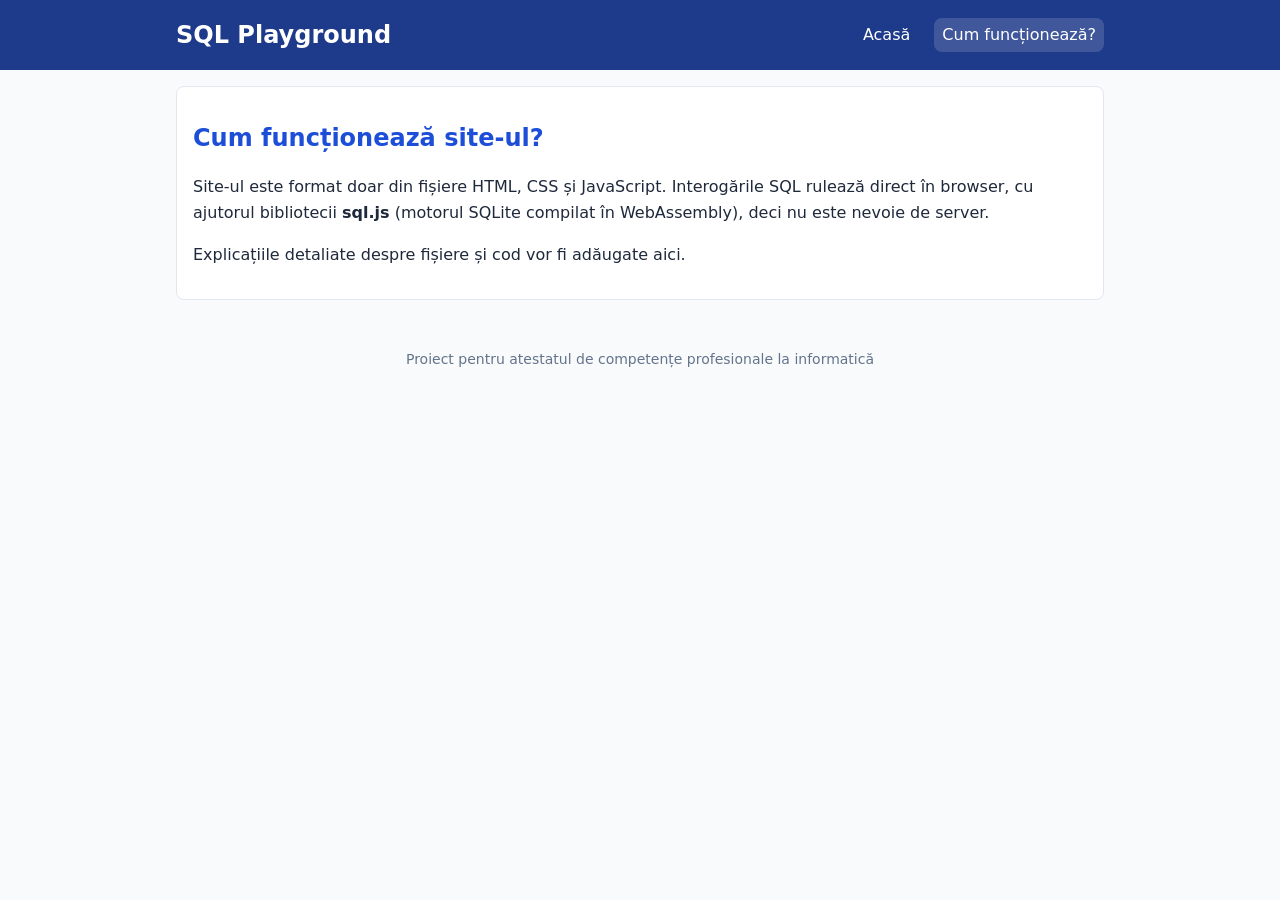
==== site/cum-functioneaza.html @ 8a10713d "Add page layout, styles and sql.js database setup Co-Authored-By: Claude Opus 5.5 <noreply@anthropic" ====
<!DOCTYPE html>
<!--
  cum-functioneaza.html - "how it works" page: explains the structure and the code of the site.
  Styles: css/style.css. No scripts.
-->
<html lang="ro"> <!-- page language: Romanian -->
<head>
  <meta charset="UTF-8"> <!-- text encoding, needed for ș ț ă î â -->
  <meta name="viewport" content="width=device-width, initial-scale=1"> <!-- fit the page to phone screens -->
  <title>Cum funcționează? - SQL Playground</title> <!-- text shown in the browser tab -->
  <link rel="stylesheet" href="css/style.css"> <!-- all the styles of the site -->
</head>
<body>
  <!-- Top header bar: site title + navigation menu (same on every page) -->
  <header class="site-header">
    <div class="site-header-inner">
      <h1 class="site-title">SQL Playground</h1> <!-- site title in the header -->
      <nav class="site-nav" aria-label="Meniu principal"> <!-- navigation menu -->
        <a href="index.html">Acasă</a> <!-- link to the home page -->
        <a href="cum-functioneaza.html" aria-current="page">Cum funcționează?</a> <!-- link to this page (current page) -->
      </nav>
    </div>
  </header>

  <main>
    <!-- Overview section (the full explanation is written in Phase 6) -->
    <section class="card">
      <h2>Cum funcționează site-ul?</h2> <!-- main heading of this page -->
      <p>
        Site-ul este format doar din fișiere HTML, CSS și JavaScript. Interogările SQL rulează direct în browser,
        cu ajutorul bibliotecii <strong>sql.js</strong> (motorul SQLite compilat în WebAssembly), deci nu este nevoie de server.
      </p> <!-- short overview of the technologies -->
      <p>Explicațiile detaliate despre fișiere și cod vor fi adăugate aici.</p> <!-- placeholder until Phase 6 -->
    </section>
  </main>

  <!-- Footer (same on every page) -->
  <footer class="site-footer">
    Proiect pentru atestatul de competențe profesionale la informatică <!-- footer text -->
  </footer>
</body>
</html>
---- site/css/style.css ----
/*
  style.css - all the styles of the site.
  Used by: index.html and cum-functioneaza.html.
  To change a color, font or size, edit the variables in the ":root" block below.
*/

/* ===== Variables: colors, fonts and sizes (light theme) ===== */
:root {
  --color-background: #f8fafc; /* page background color */
  --color-surface: #ffffff; /* background color of cards / boxes */
  --color-text: #1e293b; /* main text color */
  --color-text-muted: #64748b; /* color of secondary text (footer, notes) */
  --color-heading: #1d4ed8; /* color of all headings (h1, h2, h3) */
  --color-header-background: #1e3a8a; /* background color of the top header bar */
  --color-header-text: #ffffff; /* text color in the top header bar */
  --color-link: #2563eb; /* color of links */
  --color-border: #e2e8f0; /* color of borders and lines */
  --color-success: #15803d; /* color of success messages */
  --color-error: #b91c1c; /* color of error messages */

  --font-main: system-ui, 'Segoe UI', Roboto, sans-serif; /* font of normal text */
  --font-code: ui-monospace, Consolas, monospace; /* font of SQL code */
  --font-size-base: 1rem; /* normal text size */
  --font-size-title: 1.5rem; /* size of the site title in the header */

  --space: 1rem; /* basic spacing between elements */
  --radius: 8px; /* roundness of box corners */
  --max-width: 60rem; /* maximum width of the page content */
}

/* ===== Variables: dark theme (used when the device is in dark mode) ===== */
@media (prefers-color-scheme: dark) {
  :root {
    --color-background: #0f172a; /* page background color (dark) */
    --color-surface: #1e293b; /* background color of cards / boxes (dark) */
    --color-text: #e2e8f0; /* main text color (dark) */
    --color-text-muted: #94a3b8; /* secondary text color (dark) */
    --color-heading: #93c5fd; /* color of all headings (dark) */
    --color-header-background: #172554; /* header bar background (dark) */
    --color-link: #60a5fa; /* color of links (dark) */
    --color-border: #334155; /* borders and lines (dark) */
    --color-success: #4ade80; /* success messages (dark) */
    --color-error: #f87171; /* error messages (dark) */
  }
}

/* ===== Whole page ===== */
* {
  box-sizing: border-box; /* width includes padding and border (easier sizing) */
}

body {
  margin: 0; /* remove the browser's default margin */
  background: var(--color-background); /* page background color */
  color: var(--color-text); /* main text color */
  font-family: var(--font-main); /* main font */
  font-size: var(--font-size-base); /* normal text size */
  line-height: 1.6; /* space between lines of text */
}

/* ===== Top header bar (site title + navigation) ===== */
.site-header {
  background: var(--color-header-background); /* header background color */
  color: var(--color-header-text); /* header text color */
}

.site-header-inner {
  max-width: var(--max-width); /* same width as the page content */
  margin: 0 auto; /* center it horizontally */
  padding: var(--space); /* space inside the header */
  display: flex; /* place title and menu side by side */
  flex-wrap: wrap; /* on small screens, the menu moves below the title */
  align-items: center; /* center them vertically */
  justify-content: space-between; /* title on the left, menu on the right */
  gap: var(--space); /* space between title and menu */
}

.site-title {
  margin: 0; /* remove the default heading margin */
  font-size: var(--font-size-title); /* site title size */
  color: var(--color-header-text); /* site title color (not the heading color) */
}

/* ===== Navigation menu ===== */
.site-nav {
  display: flex; /* menu links in a row */
  gap: var(--space); /* space between menu links */
}

.site-nav a {
  color: var(--color-header-text); /* menu link color */
  text-decoration: none; /* no underline on menu links */
  padding: 0.25rem 0.5rem; /* clickable area around each menu link */
  border-radius: var(--radius); /* rounded corners on the link highlight */
}

.site-nav a:hover,
.site-nav a[aria-current="page"] {
  background: rgba(255, 255, 255, 0.15); /* highlight for the hovered / current page link */
}

/* ===== Main content ===== */
main {
  max-width: var(--max-width); /* limit line length on wide screens */
  margin: 0 auto; /* center the content */
  padding: var(--space); /* space around the content */
}

h2,
h3 {
  color: var(--color-heading); /* heading color */
  line-height: 1.3; /* tighter line spacing for headings */
}

a {
  color: var(--color-link); /* link color */
}

a:focus-visible,
button:focus-visible {
  outline: 3px solid var(--color-link); /* visible outline when using the keyboard */
  outline-offset: 2px; /* small gap between element and outline */
}

/* ===== Cards (white boxes around sections) ===== */
.card {
  background: var(--color-surface); /* card background color */
  border: 1px solid var(--color-border); /* card border */
  border-radius: var(--radius); /* rounded card corners */
  padding: var(--space); /* space inside the card */
  margin-bottom: var(--space); /* space below each card */
}

/* ===== Database status message ===== */
.status {
  font-family: var(--font-code); /* show the status in the code font */
}

.status-success {
  color: var(--color-success); /* status color when the database loaded */
}

.status-error {
  color: var(--color-error); /* status color when something went wrong */
}

/* ===== Footer ===== */
.site-footer {
  text-align: center; /* center the footer text */
  color: var(--color-text-muted); /* footer text color */
  padding: var(--space); /* space around the footer */
  font-size: 0.875rem; /* smaller footer text */
}
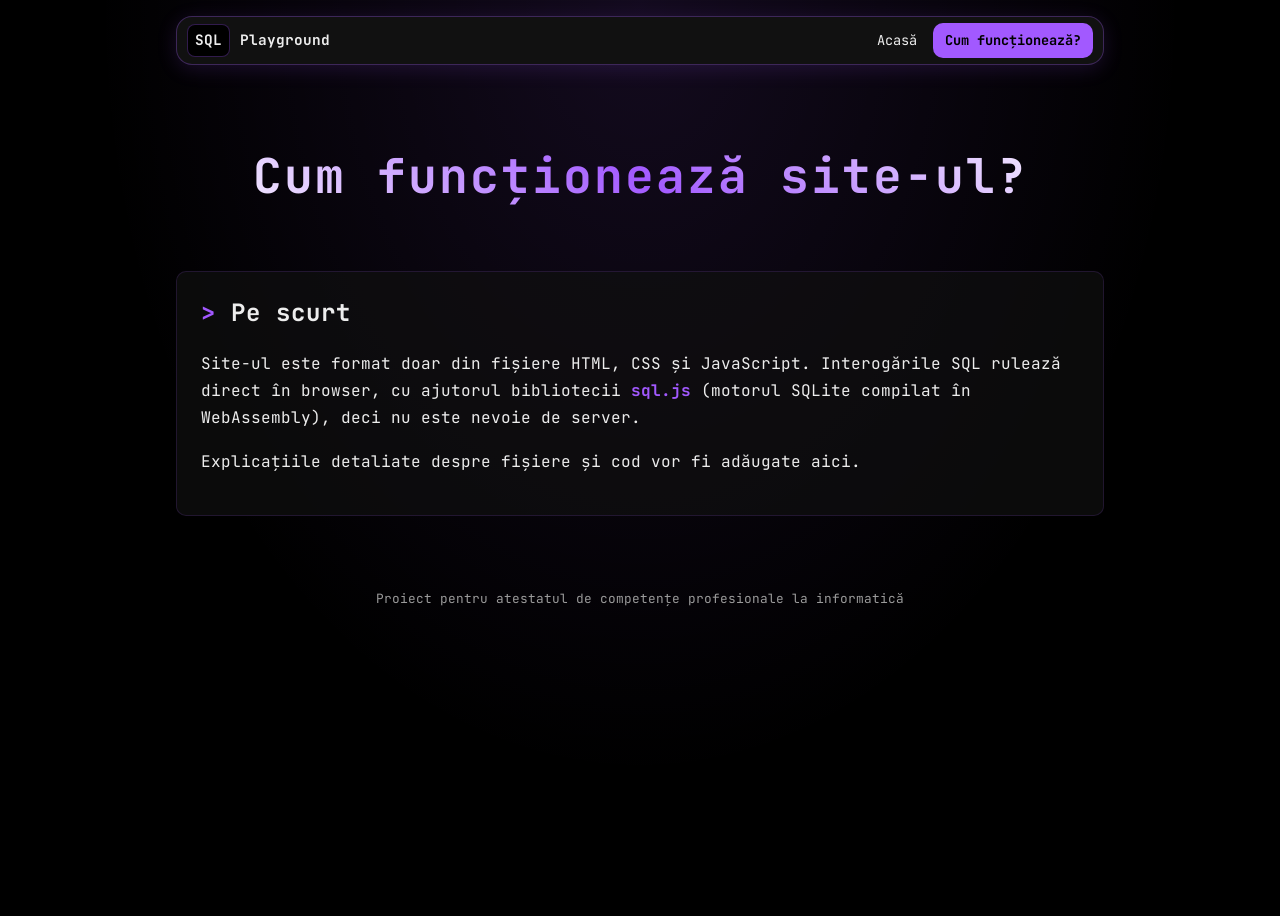
==== commit ab643c22: "Restyle site to match sebastian-ungureanu.com design Co-Authored-By: Claude Opus 5.5 <noreply@anthro" ====
--- a/site/cum-functioneaza.html
+++ b/site/cum-functioneaza.html
@@ -11,10 +11,13 @@
   <link rel="stylesheet" href="css/style.css"> <!-- all the styles of the site -->
 </head>
 <body>
-  <!-- Top header bar: site title + navigation menu (same on every page) -->
+  <!-- Top menu bar: logo + navigation menu (same on every page) -->
   <header class="site-header">
     <div class="site-header-inner">
-      <h1 class="site-title">SQL Playground</h1> <!-- site title in the header -->
+      <a class="brand" href="index.html"> <!-- logo: goes to the home page -->
+        <span class="brand-logo">SQL</span> <!-- small logo box -->
+        <span>Playground</span> <!-- site name next to the logo -->
+      </a>
       <nav class="site-nav" aria-label="Meniu principal"> <!-- navigation menu -->
         <a href="index.html">Acasă</a> <!-- link to the home page -->
         <a href="cum-functioneaza.html" aria-current="page">Cum funcționează?</a> <!-- link to this page (current page) -->
@@ -23,9 +26,14 @@
   </header>
 
   <main>
+    <!-- Hero: big title at the top of this page -->
+    <section class="hero">
+      <h1 class="hero-title">Cum funcționează site-ul?</h1> <!-- big title of this page -->
+    </section>
+
     <!-- Overview section (the full explanation is written in Phase 6) -->
     <section class="card">
-      <h2>Cum funcționează site-ul?</h2> <!-- main heading of this page -->
+      <h2>Pe scurt</h2> <!-- heading of the overview section -->
       <p>
         Site-ul este format doar din fișiere HTML, CSS și JavaScript. Interogările SQL rulează direct în browser,
         cu ajutorul bibliotecii <strong>sql.js</strong> (motorul SQLite compilat în WebAssembly), deci nu este nevoie de server.
--- a/site/css/style.css
+++ b/site/css/style.css
@@ -2,46 +2,51 @@
   style.css - all the styles of the site.
   Used by: index.html and cum-functioneaza.html.
   To change a color, font or size, edit the variables in the ":root" block below.
+  Design: dark "terminal" look (black background, purple accent, monospace font).
 */
 
-/* ===== Variables: colors, fonts and sizes (light theme) ===== */
+/* ===== Font: JetBrains Mono (stored in fonts/, works offline) ===== */
+@font-face {
+  font-family: 'JetBrains Mono'; /* name used in --font-main */
+  src: url('../fonts/jetbrains-mono-latin-wght-normal.woff2') format('woff2'); /* basic Latin letters */
+  font-weight: 100 800; /* variable font: one file for all weights */
+  font-display: swap; /* show text right away, swap to this font when it loads */
+  unicode-range: U+0000-00FF, U+2000-206F, U+20AC, U+2122, U+2191, U+2193, U+2212; /* characters in this file */
+}
+
+@font-face {
+  font-family: 'JetBrains Mono'; /* same font name, second file */
+  src: url('../fonts/jetbrains-mono-latin-ext-wght-normal.woff2') format('woff2'); /* extra letters: ă ș ț */
+  font-weight: 100 800; /* variable font: one file for all weights */
+  font-display: swap; /* show text right away, swap to this font when it loads */
+  unicode-range: U+0100-02BA, U+1E00-1E9F; /* characters in this file (includes Romanian letters) */
+}
+
+/* ===== Variables: colors, fonts and sizes ===== */
 :root {
-  --color-background: #f8fafc; /* page background color */
-  --color-surface: #ffffff; /* background color of cards / boxes */
-  --color-text: #1e293b; /* main text color */
-  --color-text-muted: #64748b; /* color of secondary text (footer, notes) */
-  --color-heading: #1d4ed8; /* color of all headings (h1, h2, h3) */
-  --color-header-background: #1e3a8a; /* background color of the top header bar */
-  --color-header-text: #ffffff; /* text color in the top header bar */
-  --color-link: #2563eb; /* color of links */
-  --color-border: #e2e8f0; /* color of borders and lines */
-  --color-success: #15803d; /* color of success messages */
-  --color-error: #b91c1c; /* color of error messages */
-
-  --font-main: system-ui, 'Segoe UI', Roboto, sans-serif; /* font of normal text */
-  --font-code: ui-monospace, Consolas, monospace; /* font of SQL code */
+  --color-background: #000000; /* page background color */
+  --color-surface: rgba(17, 17, 17, 0.7); /* background color of cards / boxes */
+  --color-header-background: #111111; /* background color of the top menu bar */
+  --color-text: #ededed; /* main text color */
+  --color-text-muted: #9a9a9a; /* color of secondary text (footer, notes) */
+  --color-accent: #a259ff; /* purple accent: ">" signs, links, borders, highlights */
+  --color-accent-glow: rgba(162, 89, 255, 0.6); /* purple glow around highlighted elements */
+  --color-accent-soft: rgba(162, 89, 255, 0.15); /* light purple background (current menu link, badge) */
+  --color-border: rgba(162, 89, 255, 0.15); /* color of card borders */
+  --color-heading: #ededed; /* color of section headings (h2, h3) */
+  --color-title-gradient: linear-gradient(45deg, #ffffff, #a259ff, #ffffff); /* colors of the big page title */
+  --color-success: #4ade80; /* color of success messages */
+  --color-error: #f87171; /* color of error messages */
+
+  --font-main: 'JetBrains Mono', ui-monospace, Consolas, monospace; /* font of all text */
   --font-size-base: 1rem; /* normal text size */
-  --font-size-title: 1.5rem; /* size of the site title in the header */
+  --font-size-title: clamp(1.75rem, 6vw, 3rem); /* size of the big page title (smaller on phones) */
+  --font-size-heading: 1.5rem; /* size of section headings */
 
   --space: 1rem; /* basic spacing between elements */
-  --radius: 8px; /* roundness of box corners */
+  --radius: 10px; /* roundness of card corners */
+  --radius-menu: 16px; /* roundness of the top menu bar */
   --max-width: 60rem; /* maximum width of the page content */
-}
-
-/* ===== Variables: dark theme (used when the device is in dark mode) ===== */
-@media (prefers-color-scheme: dark) {
-  :root {
-    --color-background: #0f172a; /* page background color (dark) */
-    --color-surface: #1e293b; /* background color of cards / boxes (dark) */
-    --color-text: #e2e8f0; /* main text color (dark) */
-    --color-text-muted: #94a3b8; /* secondary text color (dark) */
-    --color-heading: #93c5fd; /* color of all headings (dark) */
-    --color-header-background: #172554; /* header bar background (dark) */
-    --color-link: #60a5fa; /* color of links (dark) */
-    --color-border: #334155; /* borders and lines (dark) */
-    --color-success: #4ade80; /* success messages (dark) */
-    --color-error: #f87171; /* error messages (dark) */
-  }
 }
 
 /* ===== Whole page ===== */
@@ -51,52 +56,79 @@
 
 body {
   margin: 0; /* remove the browser's default margin */
-  background: var(--color-background); /* page background color */
+  min-height: 100vh; /* fill at least the whole screen height */
+  background:
+    radial-gradient(ellipse at top, rgba(162, 89, 255, 0.12), transparent 60%), /* purple glow at the top of the page */
+    var(--color-background); /* page background color */
   color: var(--color-text); /* main text color */
   font-family: var(--font-main); /* main font */
   font-size: var(--font-size-base); /* normal text size */
-  line-height: 1.6; /* space between lines of text */
-}
-
-/* ===== Top header bar (site title + navigation) ===== */
+  line-height: 1.7; /* space between lines of text */
+}
+
+/* ===== Top menu bar (floating capsule, stays at the top when scrolling) ===== */
 .site-header {
-  background: var(--color-header-background); /* header background color */
-  color: var(--color-header-text); /* header text color */
+  position: sticky; /* stays visible at the top while scrolling */
+  top: var(--space); /* distance from the top of the screen */
+  z-index: 10; /* stays above the page content */
+  max-width: var(--max-width); /* same width as the page content */
+  margin: var(--space) auto 0; /* centered, with space above */
+  padding: 0 var(--space); /* side space on small screens */
 }
 
 .site-header-inner {
-  max-width: var(--max-width); /* same width as the page content */
-  margin: 0 auto; /* center it horizontally */
-  padding: var(--space); /* space inside the header */
-  display: flex; /* place title and menu side by side */
-  flex-wrap: wrap; /* on small screens, the menu moves below the title */
+  display: flex; /* logo and menu side by side */
+  flex-wrap: wrap; /* on small screens, the menu moves below the logo */
   align-items: center; /* center them vertically */
-  justify-content: space-between; /* title on the left, menu on the right */
-  gap: var(--space); /* space between title and menu */
-}
-
-.site-title {
-  margin: 0; /* remove the default heading margin */
-  font-size: var(--font-size-title); /* site title size */
-  color: var(--color-header-text); /* site title color (not the heading color) */
+  justify-content: space-between; /* logo on the left, menu on the right */
+  gap: 0.5rem; /* space between logo and menu */
+  padding: 0.4rem 0.6rem; /* space inside the menu bar */
+  background: var(--color-header-background); /* menu bar background color */
+  border: 1px solid rgba(162, 89, 255, 0.3); /* purple border of the menu bar */
+  border-radius: var(--radius-menu); /* rounded menu bar corners */
+  box-shadow: 0 4px 20px rgba(162, 89, 255, 0.15); /* soft purple glow under the menu bar */
+}
+
+/* Logo: small "SQL" box + site name */
+.brand {
+  display: flex; /* logo box and name side by side */
+  align-items: center; /* center them vertically */
+  gap: 0.6rem; /* space between logo box and name */
+  color: var(--color-text); /* site name color */
+  text-decoration: none; /* no underline on the logo link */
+  font-weight: 700; /* bold site name */
+  font-size: 0.9rem; /* site name size */
+}
+
+.brand-logo {
+  padding: 0.2rem 0.45rem; /* space inside the logo box */
+  background: #000000; /* logo box background */
+  border: 1px solid rgba(162, 89, 255, 0.3); /* logo box border */
+  border-radius: 8px; /* rounded logo box corners */
 }
 
 /* ===== Navigation menu ===== */
 .site-nav {
   display: flex; /* menu links in a row */
-  gap: var(--space); /* space between menu links */
+  gap: 0.25rem; /* space between menu links */
 }
 
 .site-nav a {
-  color: var(--color-header-text); /* menu link color */
+  color: var(--color-text); /* menu link color */
   text-decoration: none; /* no underline on menu links */
-  padding: 0.25rem 0.5rem; /* clickable area around each menu link */
+  font-size: 0.85rem; /* menu link text size */
+  padding: 0.35rem 0.75rem; /* clickable area around each menu link */
   border-radius: var(--radius); /* rounded corners on the link highlight */
 }
 
-.site-nav a:hover,
+.site-nav a:hover {
+  color: var(--color-accent); /* menu link color on mouse hover */
+}
+
 .site-nav a[aria-current="page"] {
-  background: rgba(255, 255, 255, 0.15); /* highlight for the hovered / current page link */
+  background: var(--color-accent); /* current page link: purple background */
+  color: #000000; /* current page link: black text */
+  font-weight: 700; /* current page link: bold */
 }
 
 /* ===== Main content ===== */
@@ -106,48 +138,114 @@
   padding: var(--space); /* space around the content */
 }
 
+/* ===== Hero: the big title area at the top of a page ===== */
+.hero {
+  text-align: center; /* center the title and text */
+  padding: 4rem 0 3rem; /* space above and below the hero */
+}
+
+.hero-title {
+  margin: 0 0 var(--space); /* space below the big title */
+  font-size: var(--font-size-title); /* big title size */
+  letter-spacing: 2px; /* space between letters of the big title */
+  line-height: 1.3; /* line spacing of the big title */
+  background: var(--color-title-gradient); /* gradient colors of the big title */
+  background-clip: text; /* show the gradient only inside the letters */
+  -webkit-background-clip: text; /* same, for Safari and older Chrome */
+  color: transparent; /* hide the normal text color so the gradient shows */
+}
+
+.hero-text {
+  max-width: 40rem; /* keep the text lines short */
+  margin: 0 auto 2rem; /* centered, with space below */
+  letter-spacing: 1px; /* space between letters */
+}
+
+/* ===== Section headings with a purple ">" in front ===== */
 h2,
 h3 {
   color: var(--color-heading); /* heading color */
-  line-height: 1.3; /* tighter line spacing for headings */
+  letter-spacing: 1px; /* space between letters of headings */
+  line-height: 1.4; /* line spacing of headings */
+}
+
+h2 {
+  font-size: var(--font-size-heading); /* section heading size */
+}
+
+h2::before,
+h3::before {
+  content: '> '; /* the ">" sign before every heading (terminal style) */
+  color: var(--color-accent); /* color of the ">" sign */
 }
 
 a {
-  color: var(--color-link); /* link color */
+  color: var(--color-accent); /* link color */
 }
 
 a:focus-visible,
 button:focus-visible {
-  outline: 3px solid var(--color-link); /* visible outline when using the keyboard */
+  outline: 2px solid var(--color-accent); /* visible outline when using the keyboard */
   outline-offset: 2px; /* small gap between element and outline */
 }
 
-/* ===== Cards (white boxes around sections) ===== */
+strong {
+  color: var(--color-accent); /* bold words are purple */
+}
+
+/* ===== Cards (dark boxes around sections) ===== */
 .card {
   background: var(--color-surface); /* card background color */
   border: 1px solid var(--color-border); /* card border */
   border-radius: var(--radius); /* rounded card corners */
-  padding: var(--space); /* space inside the card */
-  margin-bottom: var(--space); /* space below each card */
-}
-
-/* ===== Database status message ===== */
+  padding: 1.5rem; /* space inside the card */
+  margin-bottom: 1.5rem; /* space below each card */
+}
+
+.card > :first-child {
+  margin-top: 0; /* no extra space at the top of a card */
+}
+
+/* ===== Database status badge (pill with a colored dot) ===== */
 .status {
-  font-family: var(--font-code); /* show the status in the code font */
-}
-
-.status-success {
-  color: var(--color-success); /* status color when the database loaded */
+  display: inline-flex; /* dot and text side by side */
+  align-items: center; /* center them vertically */
+  gap: 0.6rem; /* space between dot and text */
+  padding: 0.5rem 1.1rem; /* space inside the badge */
+  background: var(--color-accent-soft); /* badge background */
+  border: 1px solid var(--color-accent); /* badge border */
+  border-radius: 999px; /* fully rounded badge (pill shape) */
+  font-size: 0.85rem; /* badge text size */
+  font-weight: 700; /* bold badge text */
+  letter-spacing: 1px; /* space between letters */
+}
+
+.status::before {
+  content: ''; /* empty element used as the colored dot */
+  width: 0.6rem; /* dot width */
+  height: 0.6rem; /* dot height */
+  border-radius: 50%; /* make it round */
+  background: var(--color-text-muted); /* dot color while loading (gray) */
+}
+
+.status-success::before {
+  background: var(--color-success); /* dot color when the database is ready (green) */
+  box-shadow: 0 0 8px var(--color-success); /* green glow around the dot */
 }
 
 .status-error {
-  color: var(--color-error); /* status color when something went wrong */
+  color: var(--color-error); /* badge text color when something went wrong */
+}
+
+.status-error::before {
+  background: var(--color-error); /* dot color when something went wrong (red) */
+  box-shadow: 0 0 8px var(--color-error); /* red glow around the dot */
 }
 
 /* ===== Footer ===== */
 .site-footer {
   text-align: center; /* center the footer text */
   color: var(--color-text-muted); /* footer text color */
-  padding: var(--space); /* space around the footer */
-  font-size: 0.875rem; /* smaller footer text */
-}
+  padding: 2rem var(--space); /* space around the footer */
+  font-size: 0.8rem; /* smaller footer text */
+}
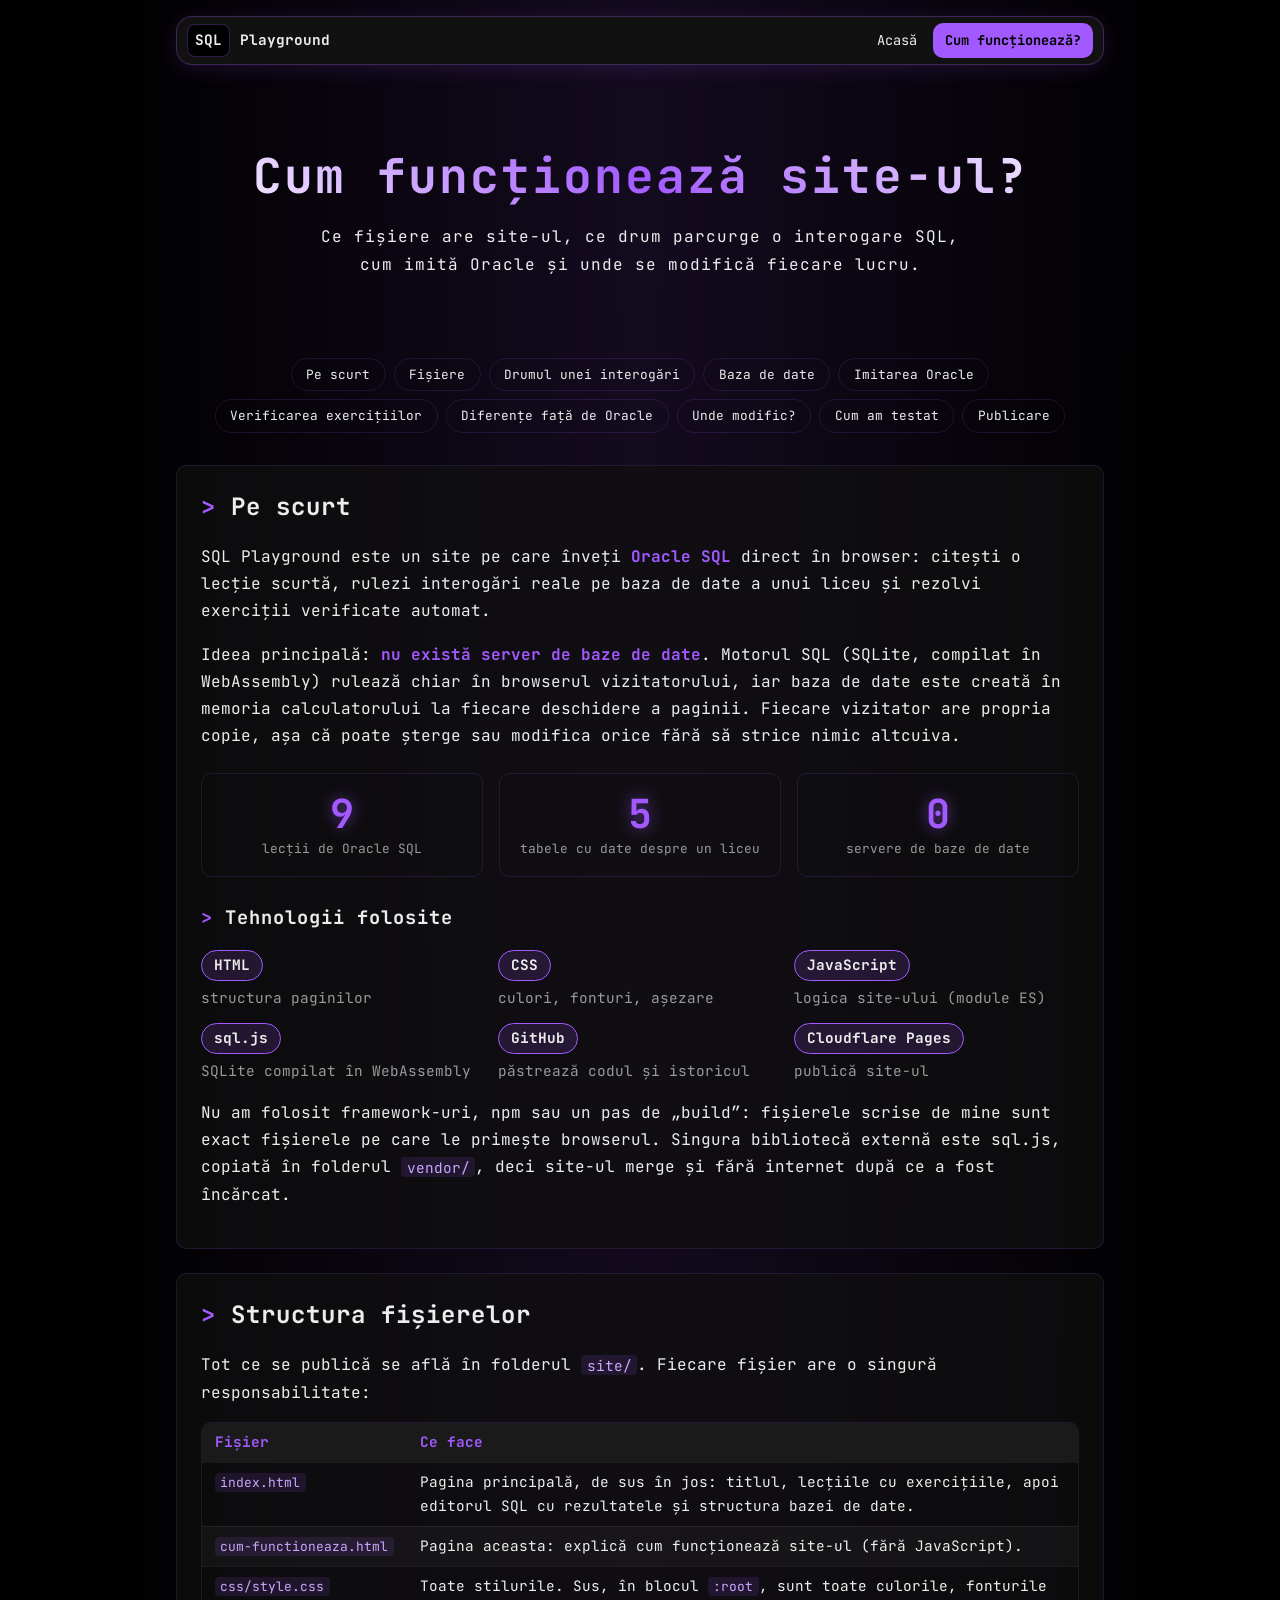
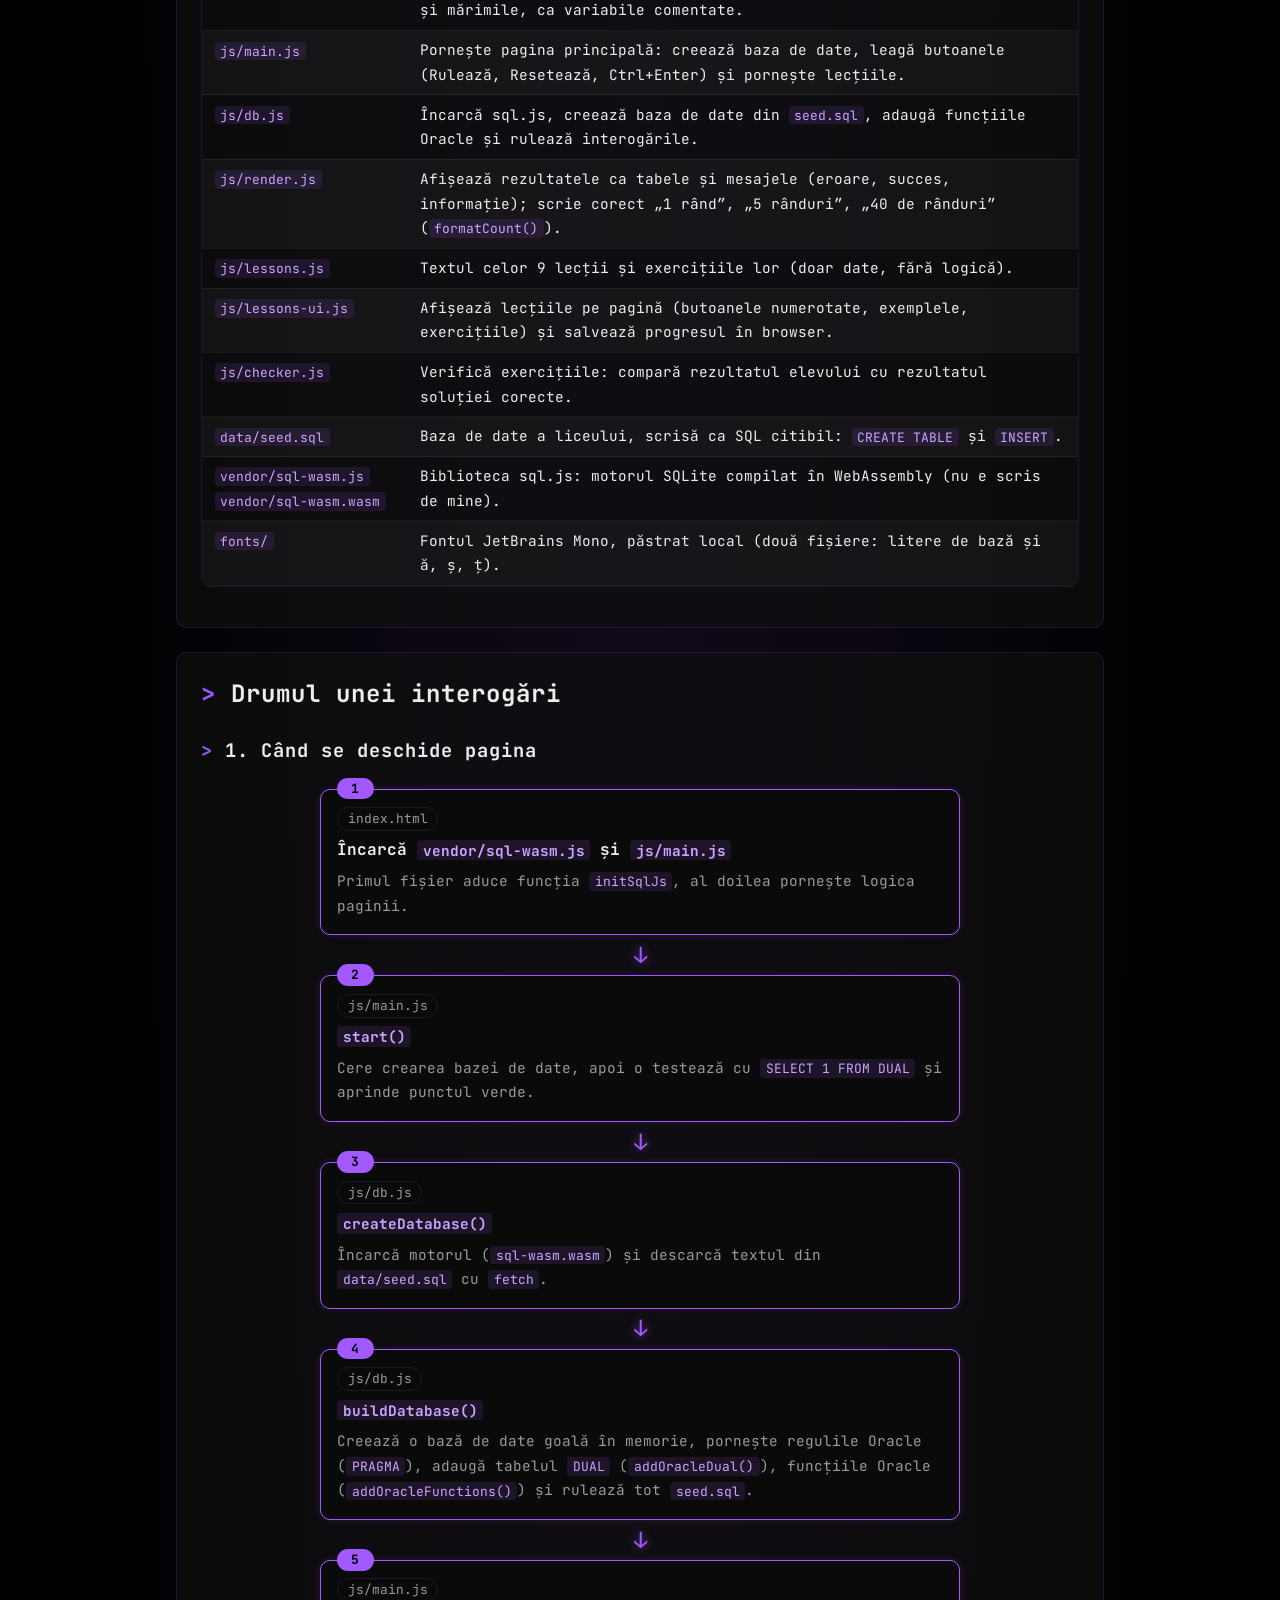
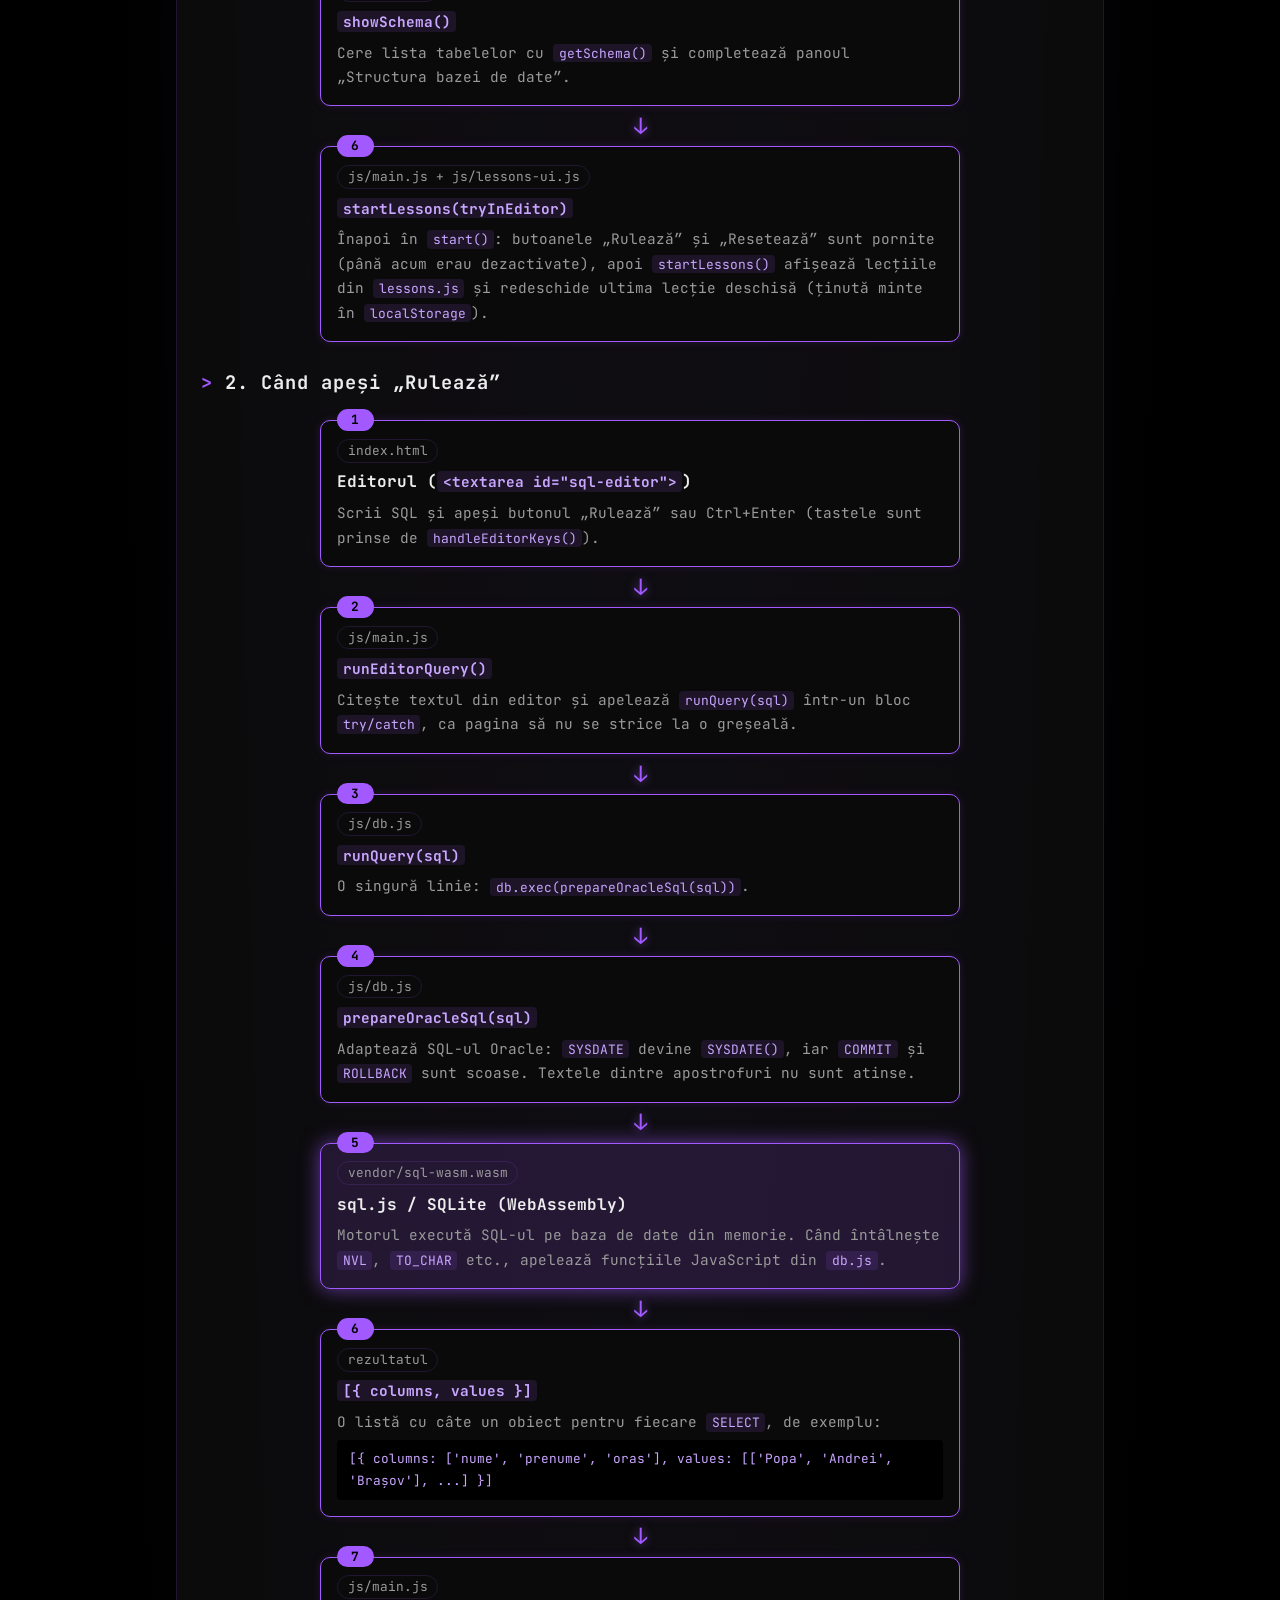
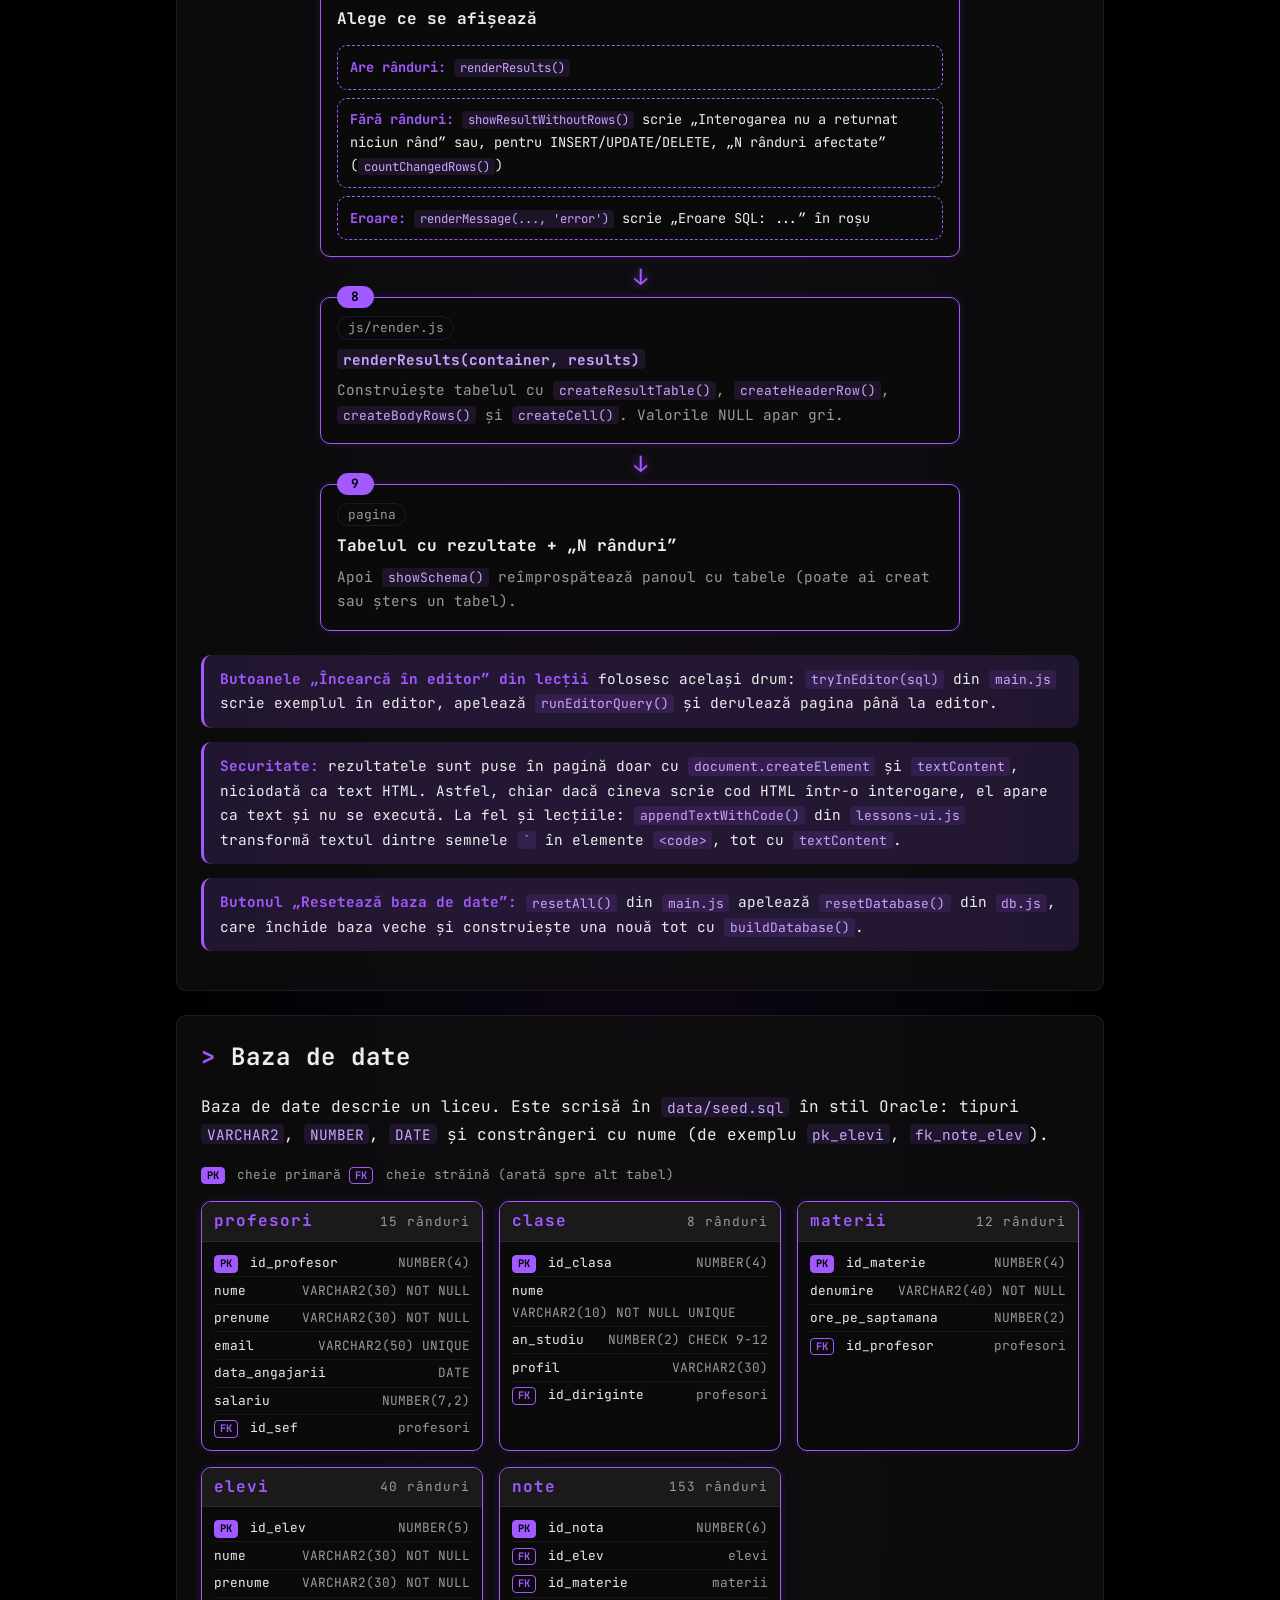
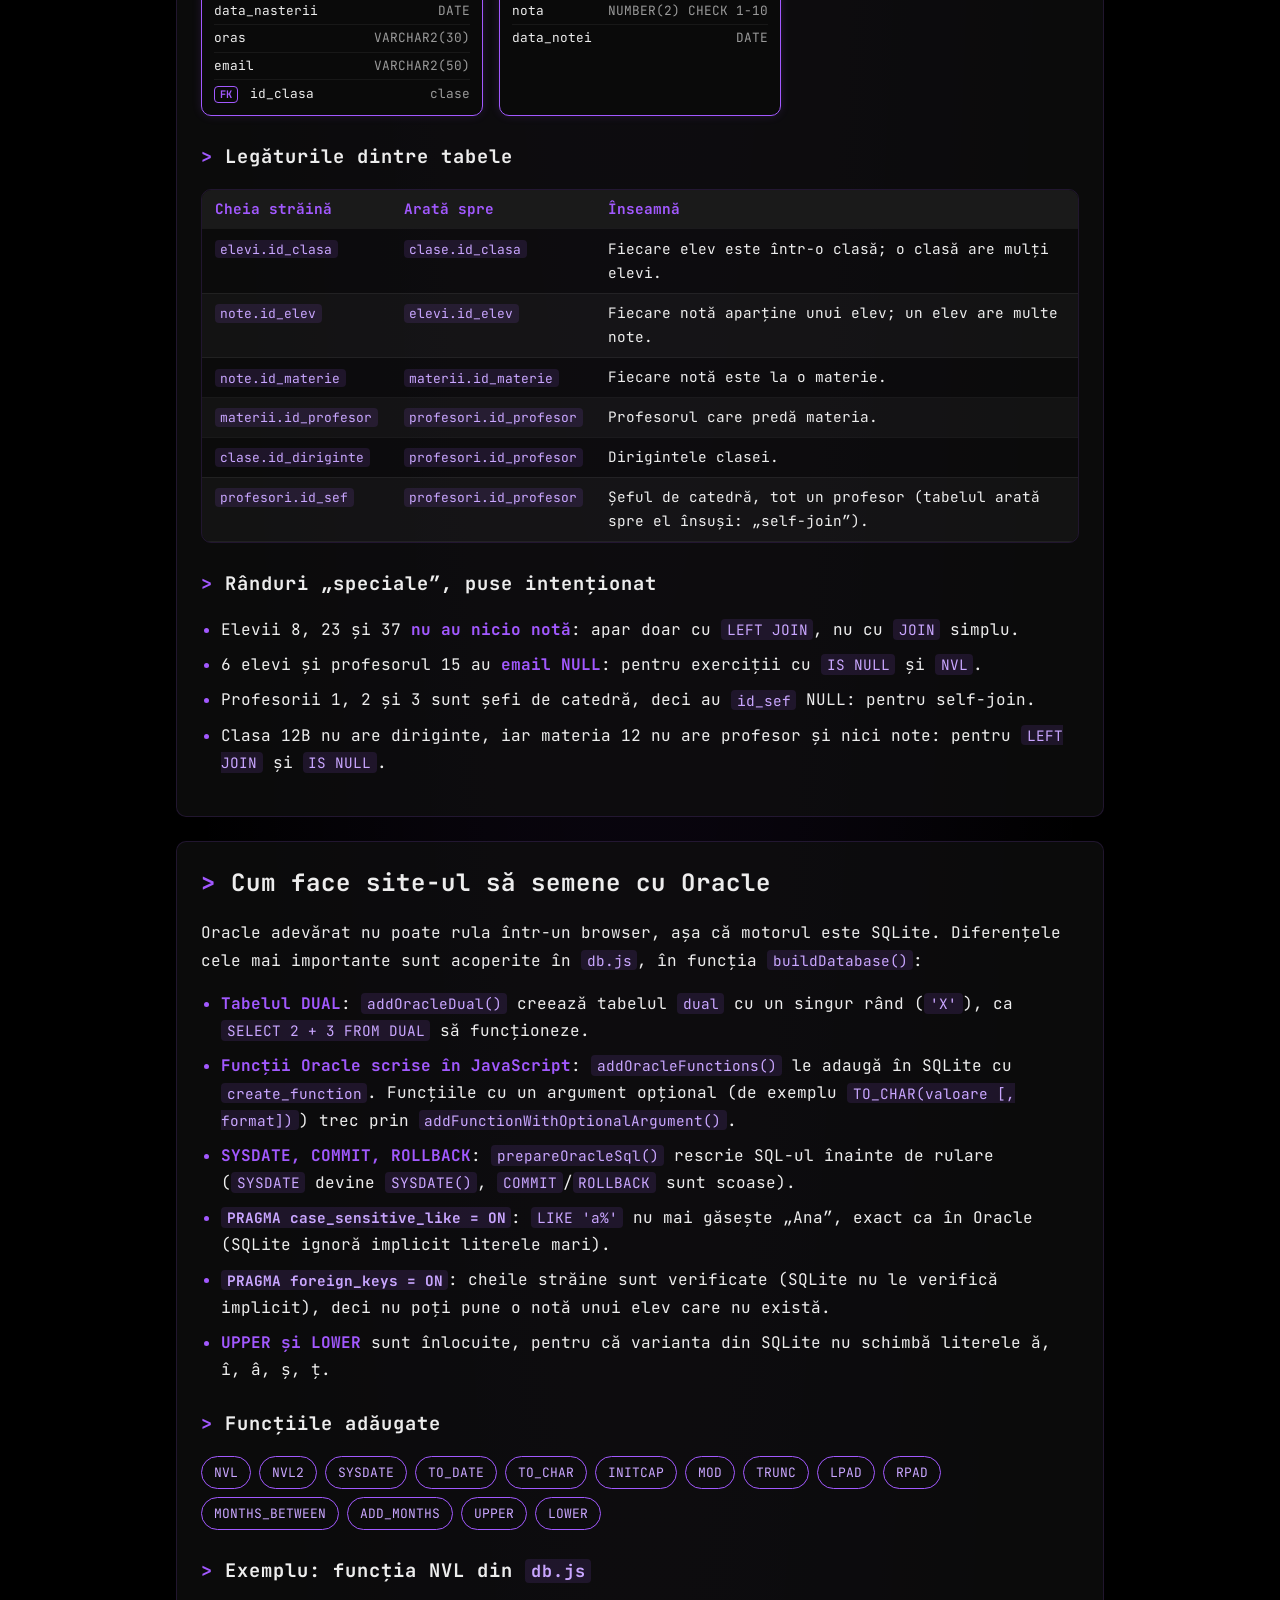
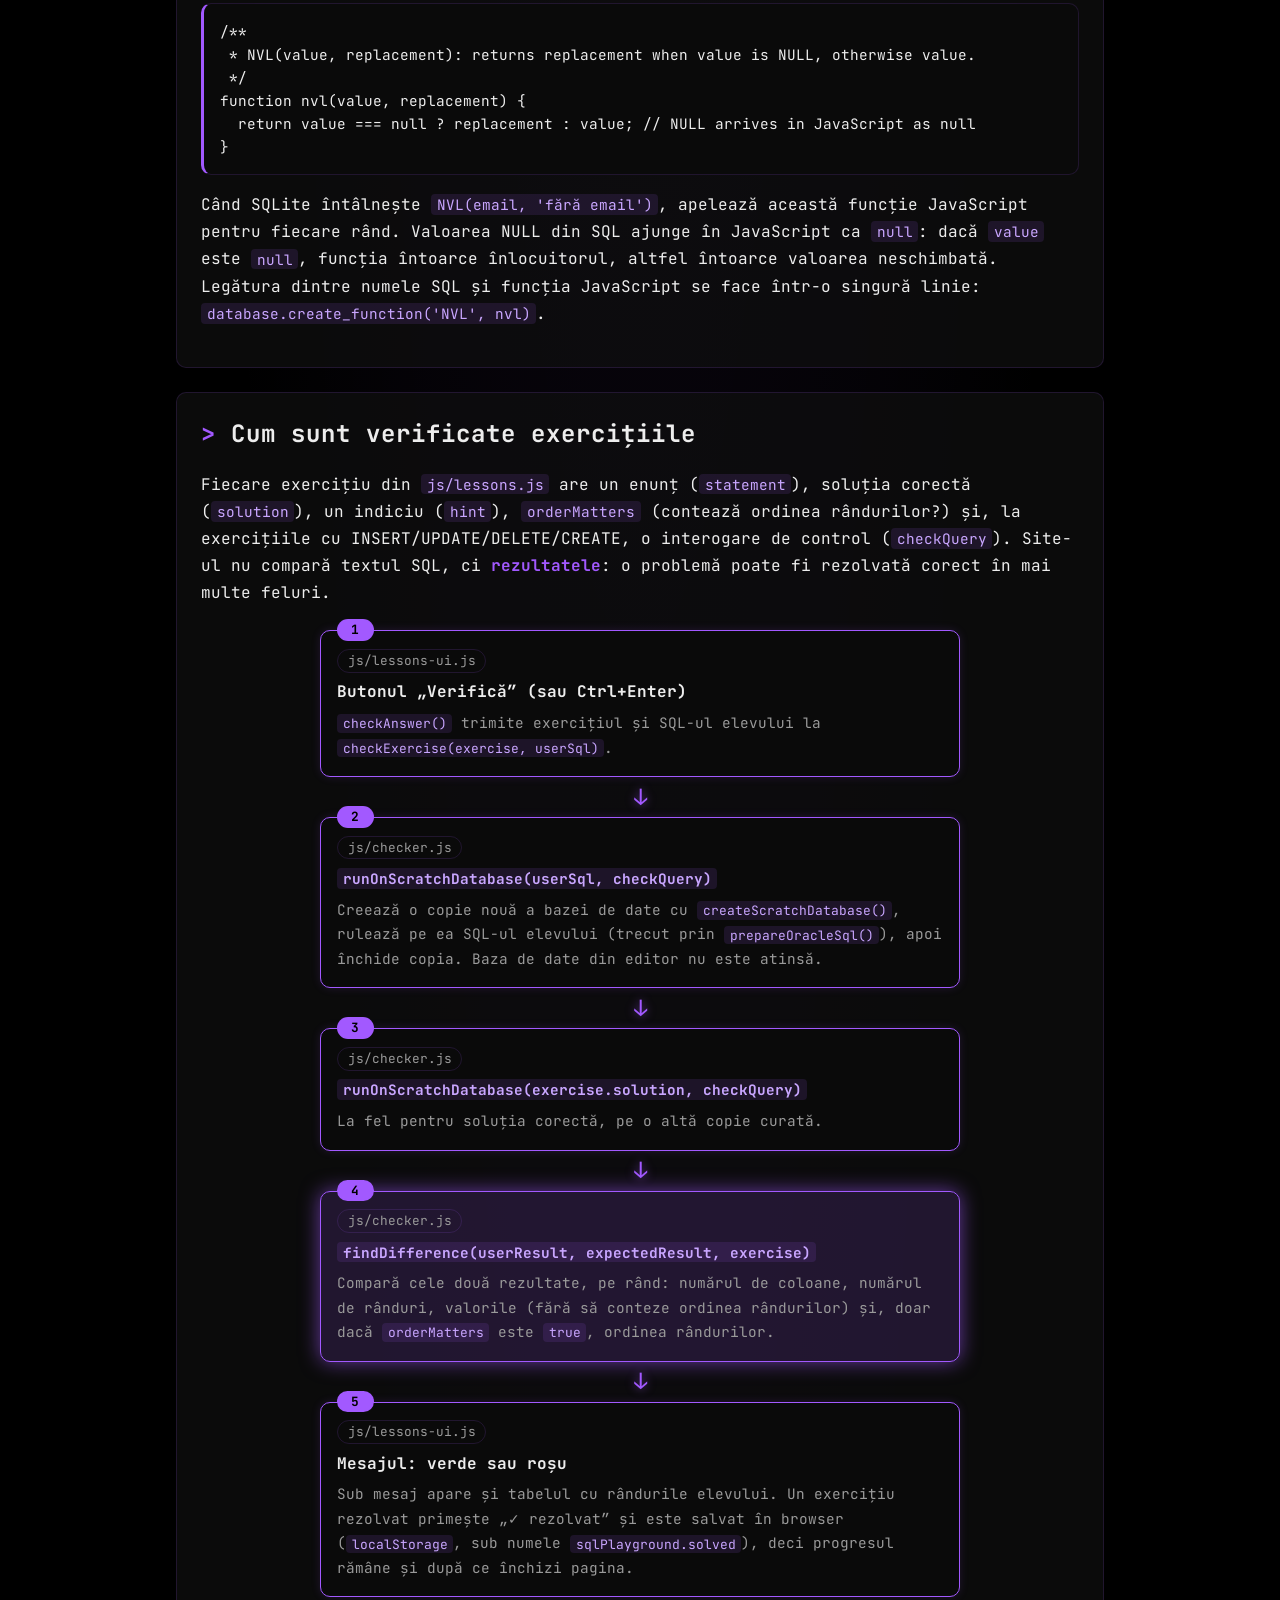
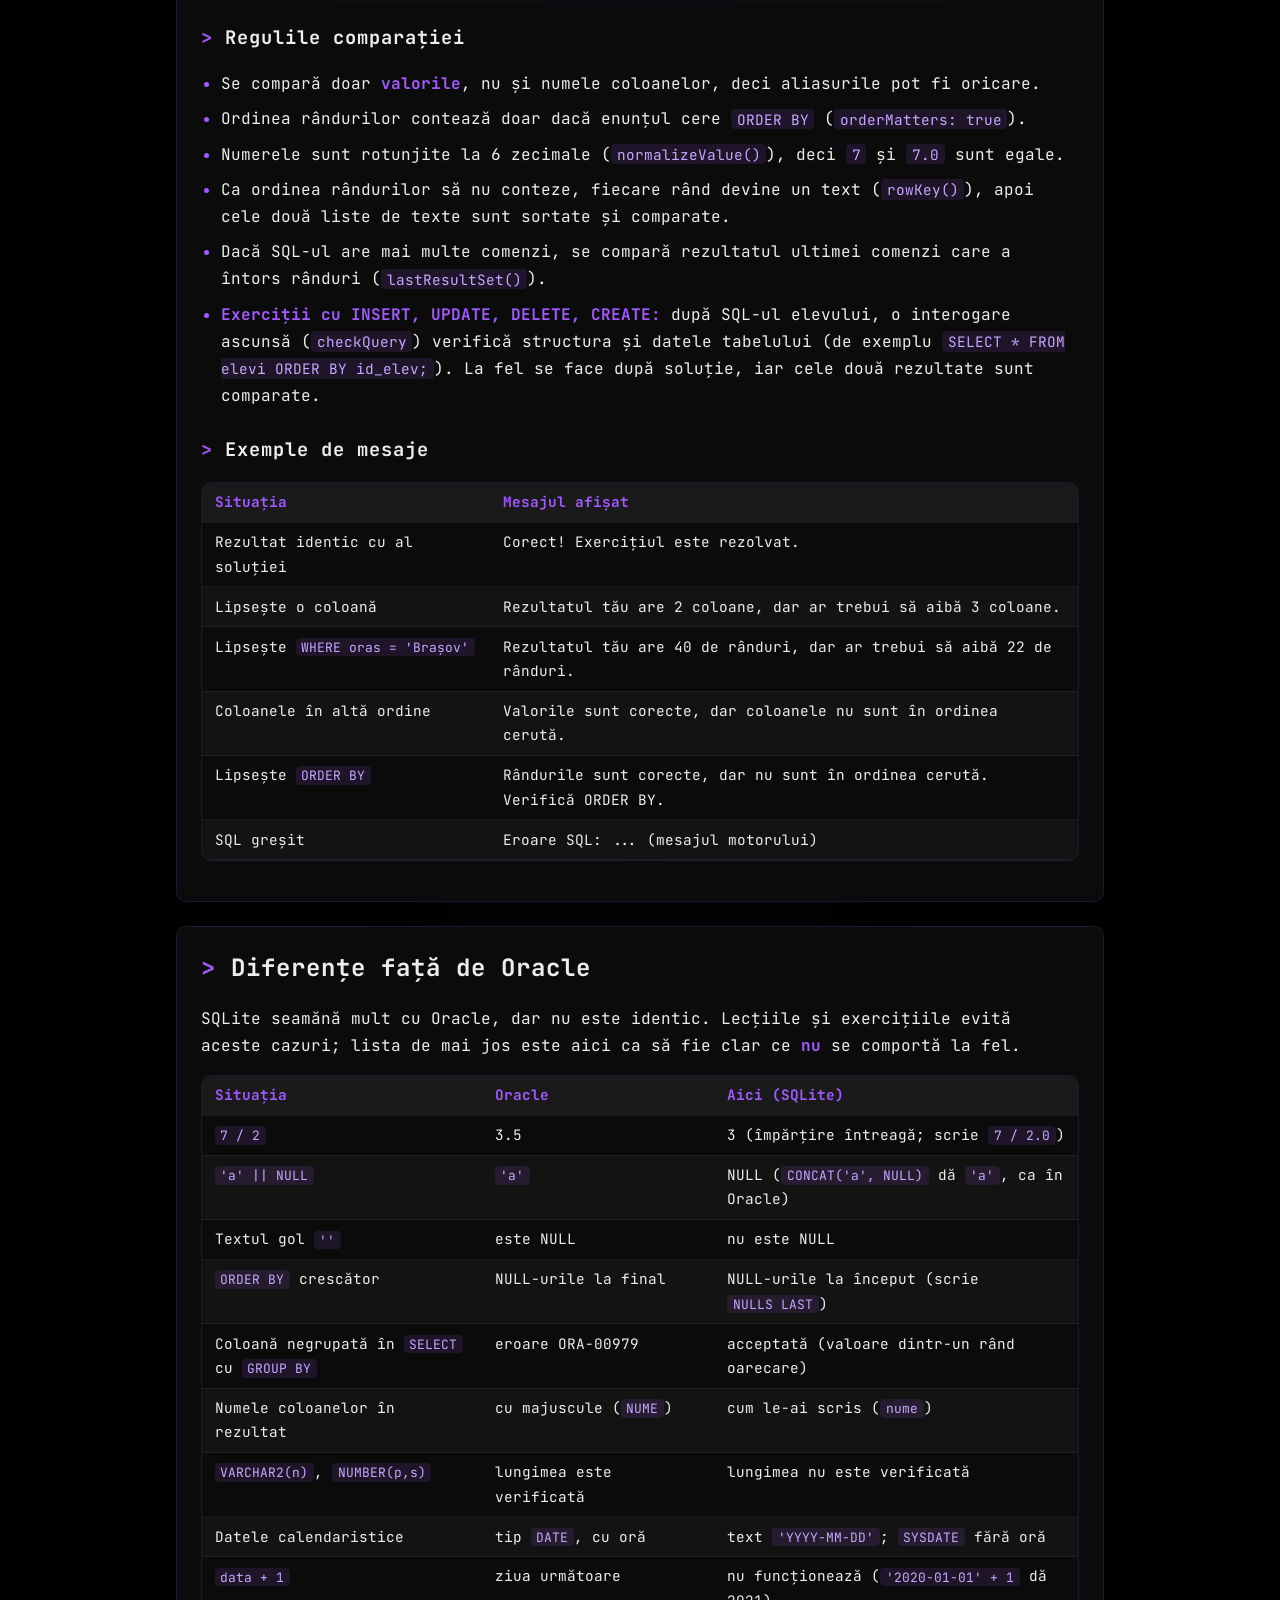
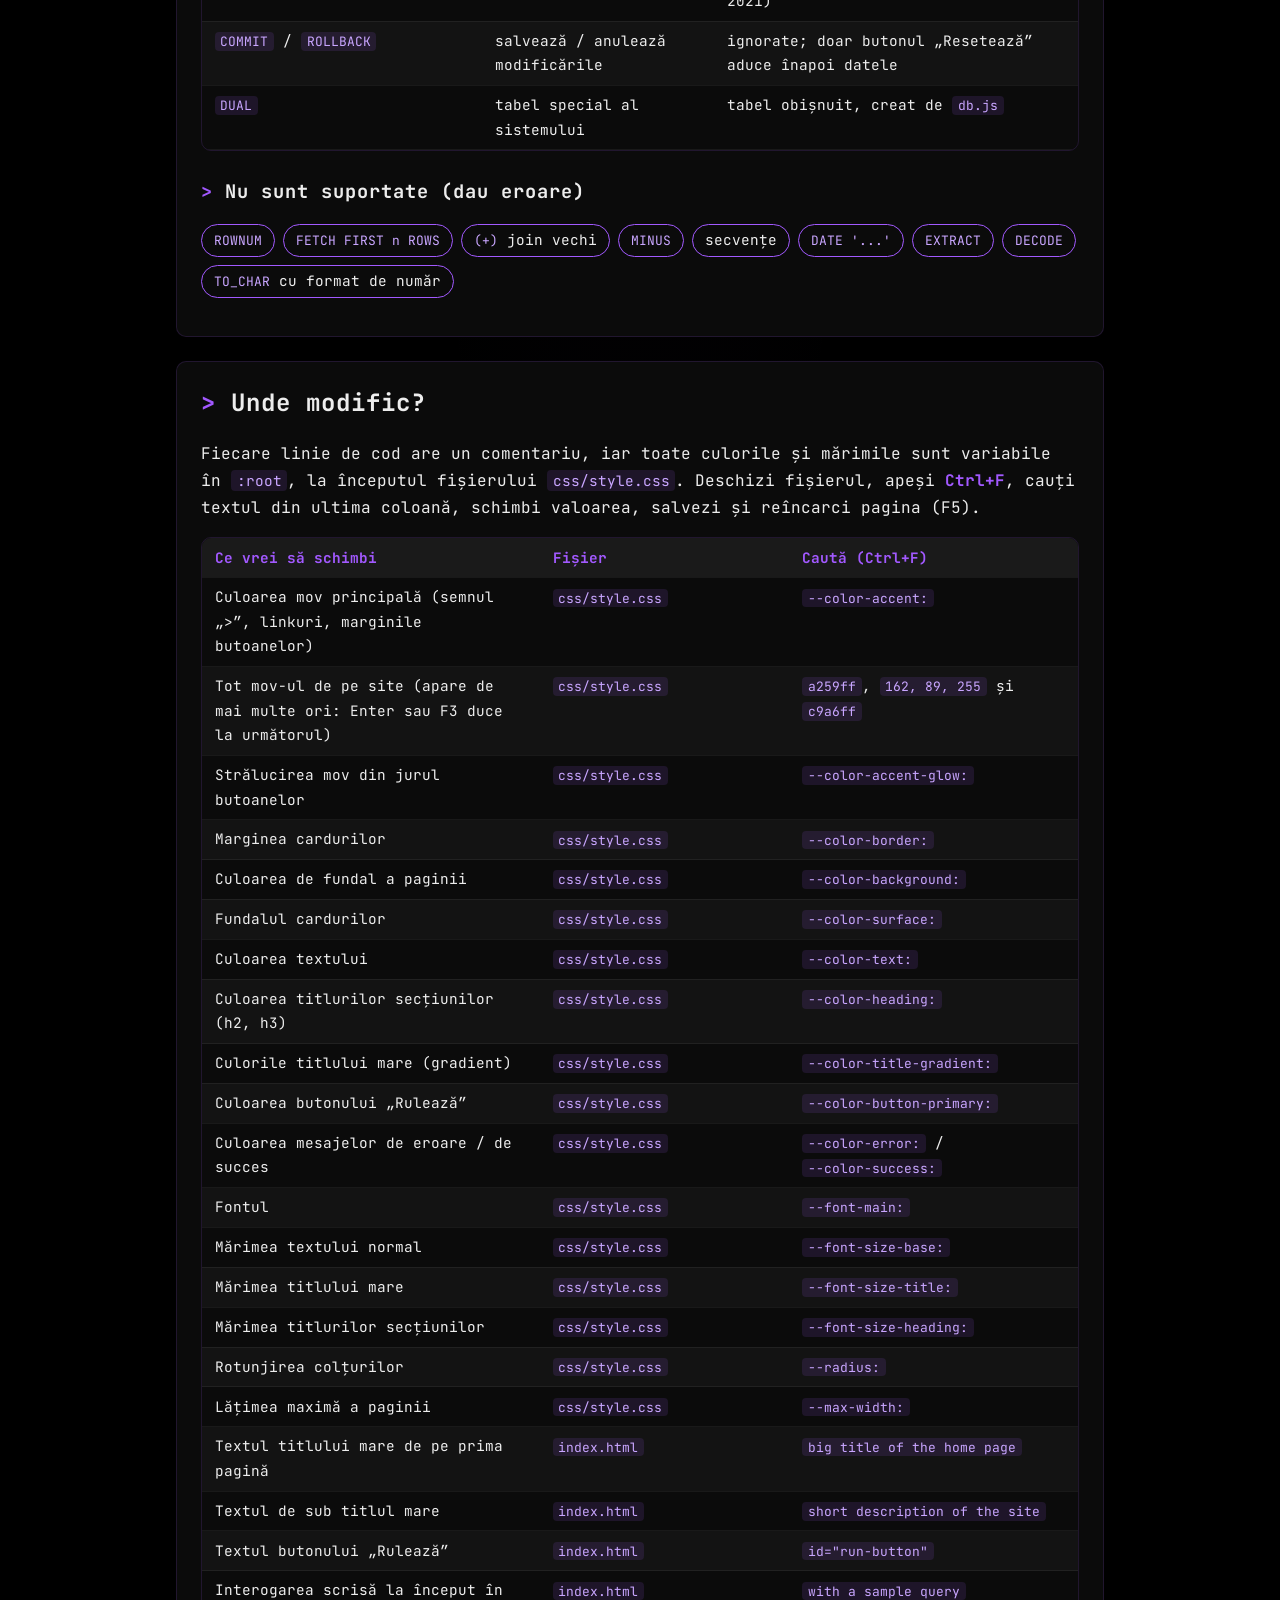
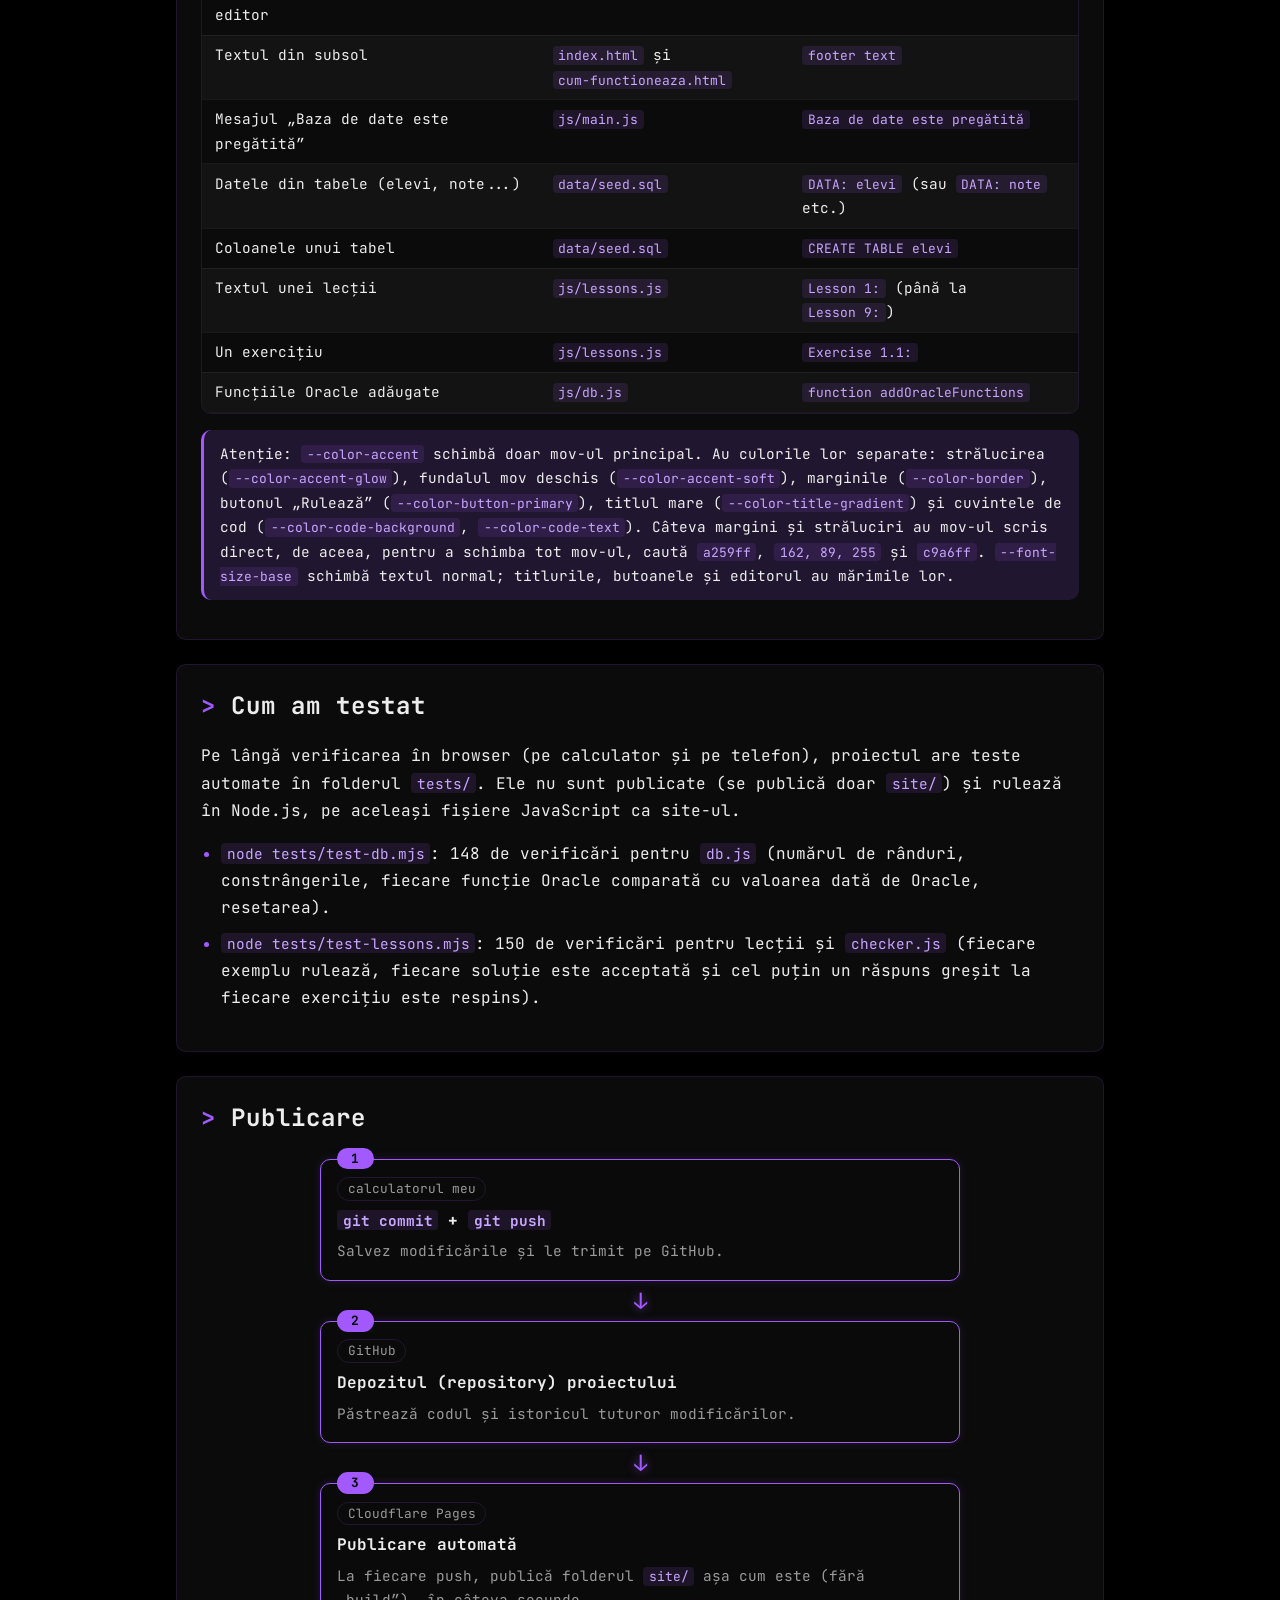
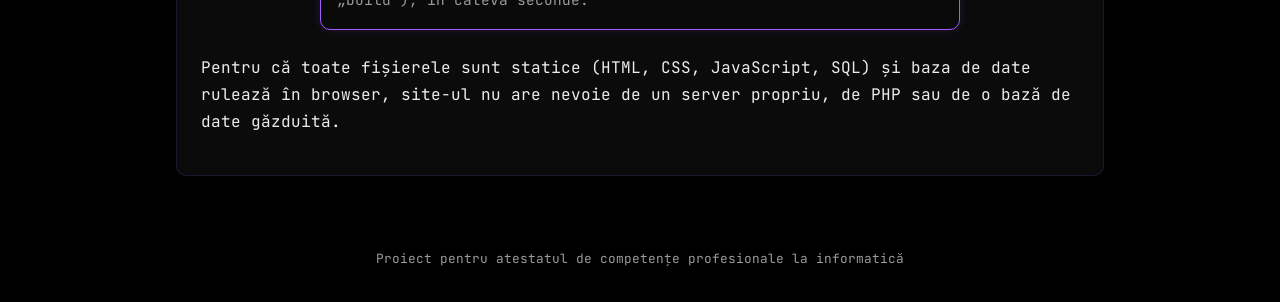
==== commit 2f892997: "Add lessons UI, exercise checker, how-it-works page and tests Co-Authored-By: Claude Opus 5.5 <norep" ====
--- a/site/cum-functioneaza.html
+++ b/site/cum-functioneaza.html
@@ -1,7 +1,9 @@
 <!DOCTYPE html>
 <!--
-  cum-functioneaza.html - "how it works" page: explains the structure and the code of the site.
-  Styles: css/style.css. No scripts.
+  cum-functioneaza.html - "how it works" page: explains the structure and the code of the site
+  (files, the path of a query, the database, the Oracle imitation, the exercise checker,
+  the differences from Oracle and where to change things during the exam).
+  Styles: css/style.css (section "How it works page"). No scripts: this page is plain HTML.
 -->
 <html lang="ro"> <!-- page language: Romanian -->
 <head>
@@ -25,20 +27,556 @@
     </div>
   </header>
 
-  <main>
+  <main class="how-page"> <!-- "how-page": every style of this page is under this class -->
     <!-- Hero: big title at the top of this page -->
     <section class="hero">
       <h1 class="hero-title">Cum funcționează site-ul?</h1> <!-- big title of this page -->
-    </section>
-
-    <!-- Overview section (the full explanation is written in Phase 6) -->
-    <section class="card">
+      <p class="hero-text">
+        Ce fișiere are site-ul, ce drum parcurge o interogare SQL, cum imită Oracle și unde se modifică fiecare lucru.
+      </p> <!-- short description of this page -->
+    </section>
+
+    <!-- Table of contents: pill links that jump to each section of this page -->
+    <nav class="how-toc" aria-label="Cuprinsul paginii">
+      <a href="#pe-scurt">Pe scurt</a> <!-- jump to the overview section -->
+      <a href="#fisiere">Fișiere</a> <!-- jump to the file structure section -->
+      <a href="#drumul-interogarii">Drumul unei interogări</a> <!-- jump to the query flow section -->
+      <a href="#baza-de-date">Baza de date</a> <!-- jump to the database section -->
+      <a href="#oracle">Imitarea Oracle</a> <!-- jump to the Oracle imitation section -->
+      <a href="#exercitii">Verificarea exercițiilor</a> <!-- jump to the exercise checker section -->
+      <a href="#diferente">Diferențe față de Oracle</a> <!-- jump to the differences section -->
+      <a href="#unde-modific">Unde modific?</a> <!-- jump to the "where do I change it" section -->
+      <a href="#testare">Cum am testat</a> <!-- jump to the testing section -->
+      <a href="#publicare">Publicare</a> <!-- jump to the publishing section -->
+    </nav>
+
+    <!-- ===== Section 1: overview and technologies ===== -->
+    <section id="pe-scurt" class="card">
       <h2>Pe scurt</h2> <!-- heading of the overview section -->
       <p>
-        Site-ul este format doar din fișiere HTML, CSS și JavaScript. Interogările SQL rulează direct în browser,
-        cu ajutorul bibliotecii <strong>sql.js</strong> (motorul SQLite compilat în WebAssembly), deci nu este nevoie de server.
-      </p> <!-- short overview of the technologies -->
-      <p>Explicațiile detaliate despre fișiere și cod vor fi adăugate aici.</p> <!-- placeholder until Phase 6 -->
+        SQL Playground este un site pe care înveți <strong>Oracle SQL</strong> direct în browser: citești o lecție scurtă,
+        rulezi interogări reale pe baza de date a unui liceu și rezolvi exerciții verificate automat.
+      </p> <!-- what the site is -->
+      <p>
+        Ideea principală: <strong>nu există server de baze de date</strong>. Motorul SQL (SQLite, compilat în WebAssembly)
+        rulează chiar în browserul vizitatorului, iar baza de date este creată în memoria calculatorului la fiecare deschidere a paginii.
+        Fiecare vizitator are propria copie, așa că poate șterge sau modifica orice fără să strice nimic altcuiva.
+      </p> <!-- the main idea: everything runs in the browser -->
+      <!-- Three big numbers about the site -->
+      <ul class="how-stats">
+        <li><span class="how-stat-number">9</span> lecții de Oracle SQL</li> <!-- number of lessons -->
+        <li><span class="how-stat-number">5</span> tabele cu date despre un liceu</li> <!-- number of tables -->
+        <li><span class="how-stat-number">0</span> servere de baze de date</li> <!-- no database server -->
+      </ul>
+      <h3>Tehnologii folosite</h3> <!-- heading of the technologies list -->
+      <!-- Technologies as small pill badges, each with a short explanation -->
+      <ul class="how-badges">
+        <li><span class="how-badge">HTML</span> structura paginilor</li> <!-- technology: HTML -->
+        <li><span class="how-badge">CSS</span> culori, fonturi, așezare</li> <!-- technology: CSS -->
+        <li><span class="how-badge">JavaScript</span> logica site-ului (module ES)</li> <!-- technology: JavaScript -->
+        <li><span class="how-badge">sql.js</span> SQLite compilat în WebAssembly</li> <!-- technology: sql.js -->
+        <li><span class="how-badge">GitHub</span> păstrează codul și istoricul</li> <!-- technology: GitHub -->
+        <li><span class="how-badge">Cloudflare Pages</span> publică site-ul</li> <!-- technology: Cloudflare Pages -->
+      </ul>
+      <p>
+        Nu am folosit framework-uri, npm sau un pas de „build”: fișierele scrise de mine sunt exact fișierele pe care le primește browserul.
+        Singura bibliotecă externă este sql.js, copiată în folderul <code>vendor/</code>, deci site-ul merge și fără internet după ce a fost încărcat.
+      </p> <!-- no frameworks, only one library -->
+    </section>
+
+    <!-- ===== Section 2: file structure ===== -->
+    <section id="fisiere" class="card">
+      <h2>Structura fișierelor</h2> <!-- heading of the file structure section -->
+      <p>Tot ce se publică se află în folderul <code>site/</code>. Fiecare fișier are o singură responsabilitate:</p> <!-- intro of the file list -->
+      <!-- File list: one row per file, with what it does -->
+      <div class="table-wrapper how-table-wrapper">
+        <table class="result-table how-table how-table-wide">
+          <thead>
+            <tr><th scope="col">Fișier</th><th scope="col">Ce face</th></tr> <!-- column names of the file table -->
+          </thead>
+          <tbody>
+            <tr><td><code>index.html</code></td><td>Pagina principală, de sus în jos: titlul, lecțiile cu exercițiile, apoi editorul SQL cu rezultatele și structura bazei de date.</td></tr> <!-- file: index.html -->
+            <tr><td><code>cum-functioneaza.html</code></td><td>Pagina aceasta: explică cum funcționează site-ul (fără JavaScript).</td></tr> <!-- file: cum-functioneaza.html -->
+            <tr><td><code>css/style.css</code></td><td>Toate stilurile. Sus, în blocul <code>:root</code>, sunt toate culorile, fonturile și mărimile, ca variabile comentate.</td></tr> <!-- file: style.css -->
+            <tr><td><code>js/main.js</code></td><td>Pornește pagina principală: creează baza de date, leagă butoanele (Rulează, Resetează, Ctrl+Enter) și pornește lecțiile.</td></tr> <!-- file: main.js -->
+            <tr><td><code>js/db.js</code></td><td>Încarcă sql.js, creează baza de date din <code>seed.sql</code>, adaugă funcțiile Oracle și rulează interogările.</td></tr> <!-- file: db.js -->
+            <tr><td><code>js/render.js</code></td><td>Afișează rezultatele ca tabele și mesajele (eroare, succes, informație); scrie corect „1 rând”, „5 rânduri”, „40 de rânduri” (<code>formatCount()</code>).</td></tr> <!-- file: render.js -->
+            <tr><td><code>js/lessons.js</code></td><td>Textul celor 9 lecții și exercițiile lor (doar date, fără logică).</td></tr> <!-- file: lessons.js -->
+            <tr><td><code>js/lessons-ui.js</code></td><td>Afișează lecțiile pe pagină (butoanele numerotate, exemplele, exercițiile) și salvează progresul în browser.</td></tr> <!-- file: lessons-ui.js -->
+            <tr><td><code>js/checker.js</code></td><td>Verifică exercițiile: compară rezultatul elevului cu rezultatul soluției corecte.</td></tr> <!-- file: checker.js -->
+            <tr><td><code>data/seed.sql</code></td><td>Baza de date a liceului, scrisă ca SQL citibil: <code>CREATE TABLE</code> și <code>INSERT</code>.</td></tr> <!-- file: seed.sql -->
+            <tr><td><code>vendor/sql-wasm.js</code><br><code>vendor/sql-wasm.wasm</code></td><td>Biblioteca sql.js: motorul SQLite compilat în WebAssembly (nu e scris de mine).</td></tr> <!-- files: the sql.js library -->
+            <tr><td><code>fonts/</code></td><td>Fontul JetBrains Mono, păstrat local (două fișiere: litere de bază și ă, ș, ț).</td></tr> <!-- folder: fonts -->
+          </tbody>
+        </table>
+      </div>
+    </section>
+
+    <!-- ===== Section 3: the path of a query (flow diagram) ===== -->
+    <section id="drumul-interogarii" class="card">
+      <h2>Drumul unei interogări</h2> <!-- heading of the query flow section -->
+
+      <h3>1. Când se deschide pagina</h3> <!-- heading of the startup flow -->
+      <!-- Startup flow: vertical boxes connected by arrows (drawn by CSS) -->
+      <ol class="how-flow">
+        <li class="how-flow-step">
+          <span class="how-flow-file">index.html</span> <!-- where this step happens -->
+          <span class="how-flow-title">Încarcă <code>vendor/sql-wasm.js</code> și <code>js/main.js</code></span> <!-- what happens -->
+          <span class="how-flow-text">Primul fișier aduce funcția <code>initSqlJs</code>, al doilea pornește logica paginii.</span> <!-- explanation -->
+        </li>
+        <li class="how-flow-step">
+          <span class="how-flow-file">js/main.js</span> <!-- where this step happens -->
+          <span class="how-flow-title"><code>start()</code></span> <!-- function name -->
+          <span class="how-flow-text">Cere crearea bazei de date, apoi o testează cu <code>SELECT 1 FROM DUAL</code> și aprinde punctul verde.</span> <!-- explanation -->
+        </li>
+        <li class="how-flow-step">
+          <span class="how-flow-file">js/db.js</span> <!-- where this step happens -->
+          <span class="how-flow-title"><code>createDatabase()</code></span> <!-- function name -->
+          <span class="how-flow-text">Încarcă motorul (<code>sql-wasm.wasm</code>) și descarcă textul din <code>data/seed.sql</code> cu <code>fetch</code>.</span> <!-- explanation -->
+        </li>
+        <li class="how-flow-step">
+          <span class="how-flow-file">js/db.js</span> <!-- where this step happens -->
+          <span class="how-flow-title"><code>buildDatabase()</code></span> <!-- function name -->
+          <span class="how-flow-text">Creează o bază de date goală în memorie, pornește regulile Oracle (<code>PRAGMA</code>), adaugă tabelul <code>DUAL</code> (<code>addOracleDual()</code>), funcțiile Oracle (<code>addOracleFunctions()</code>) și rulează tot <code>seed.sql</code>.</span> <!-- explanation -->
+        </li>
+        <li class="how-flow-step">
+          <span class="how-flow-file">js/main.js</span> <!-- where this step happens -->
+          <span class="how-flow-title"><code>showSchema()</code></span> <!-- function name -->
+          <span class="how-flow-text">Cere lista tabelelor cu <code>getSchema()</code> și completează panoul „Structura bazei de date”.</span> <!-- explanation -->
+        </li>
+        <li class="how-flow-step">
+          <span class="how-flow-file">js/main.js + js/lessons-ui.js</span> <!-- where this step happens -->
+          <span class="how-flow-title"><code>startLessons(tryInEditor)</code></span> <!-- function name -->
+          <span class="how-flow-text">Înapoi în <code>start()</code>: butoanele „Rulează” și „Resetează” sunt pornite (până acum erau dezactivate), apoi <code>startLessons()</code> afișează lecțiile din <code>lessons.js</code> și redeschide ultima lecție deschisă (ținută minte în <code>localStorage</code>).</span> <!-- explanation -->
+        </li>
+      </ol>
+
+      <h3>2. Când apeși „Rulează”</h3> <!-- heading of the query flow -->
+      <!-- Query flow: vertical boxes connected by arrows (drawn by CSS) -->
+      <ol class="how-flow">
+        <li class="how-flow-step">
+          <span class="how-flow-file">index.html</span> <!-- where this step happens -->
+          <span class="how-flow-title">Editorul (<code>&lt;textarea id="sql-editor"&gt;</code>)</span> <!-- the editor element -->
+          <span class="how-flow-text">Scrii SQL și apeși butonul „Rulează” sau Ctrl+Enter (tastele sunt prinse de <code>handleEditorKeys()</code>).</span> <!-- explanation -->
+        </li>
+        <li class="how-flow-step">
+          <span class="how-flow-file">js/main.js</span> <!-- where this step happens -->
+          <span class="how-flow-title"><code>runEditorQuery()</code></span> <!-- function name -->
+          <span class="how-flow-text">Citește textul din editor și apelează <code>runQuery(sql)</code> într-un bloc <code>try/catch</code>, ca pagina să nu se strice la o greșeală.</span> <!-- explanation -->
+        </li>
+        <li class="how-flow-step">
+          <span class="how-flow-file">js/db.js</span> <!-- where this step happens -->
+          <span class="how-flow-title"><code>runQuery(sql)</code></span> <!-- function name -->
+          <span class="how-flow-text">O singură linie: <code>db.exec(prepareOracleSql(sql))</code>.</span> <!-- explanation -->
+        </li>
+        <li class="how-flow-step">
+          <span class="how-flow-file">js/db.js</span> <!-- where this step happens -->
+          <span class="how-flow-title"><code>prepareOracleSql(sql)</code></span> <!-- function name -->
+          <span class="how-flow-text">Adaptează SQL-ul Oracle: <code>SYSDATE</code> devine <code>SYSDATE()</code>, iar <code>COMMIT</code> și <code>ROLLBACK</code> sunt scoase. Textele dintre apostrofuri nu sunt atinse.</span> <!-- explanation -->
+        </li>
+        <li class="how-flow-step how-flow-engine">
+          <span class="how-flow-file">vendor/sql-wasm.wasm</span> <!-- where this step happens -->
+          <span class="how-flow-title">sql.js / SQLite (WebAssembly)</span> <!-- the SQL engine -->
+          <span class="how-flow-text">Motorul execută SQL-ul pe baza de date din memorie. Când întâlnește <code>NVL</code>, <code>TO_CHAR</code> etc., apelează funcțiile JavaScript din <code>db.js</code>.</span> <!-- explanation -->
+        </li>
+        <li class="how-flow-step">
+          <span class="how-flow-file">rezultatul</span> <!-- what comes back -->
+          <span class="how-flow-title"><code>[{ columns, values }]</code></span> <!-- shape of the result -->
+          <span class="how-flow-text">O listă cu câte un obiect pentru fiecare <code>SELECT</code>, de exemplu:</span> <!-- explanation -->
+          <code class="how-flow-example">[{ columns: ['nume', 'prenume', 'oras'], values: [['Popa', 'Andrei', 'Brașov'], ...] }]</code> <!-- example result -->
+        </li>
+        <li class="how-flow-step">
+          <span class="how-flow-file">js/main.js</span> <!-- where this step happens -->
+          <span class="how-flow-title">Alege ce se afișează</span> <!-- the decision step -->
+          <!-- Three possible outcomes, side by side on computers and stacked on phones -->
+          <ul class="how-branches">
+            <li><strong>Are rânduri:</strong> <code>renderResults()</code></li> <!-- outcome: rows -->
+            <li><strong>Fără rânduri:</strong> <code>showResultWithoutRows()</code> scrie „Interogarea nu a returnat niciun rând” sau, pentru INSERT/UPDATE/DELETE, „N rânduri afectate” (<code>countChangedRows()</code>)</li> <!-- outcome: no rows -->
+            <li><strong>Eroare:</strong> <code>renderMessage(..., 'error')</code> scrie „Eroare SQL: ...” în roșu</li> <!-- outcome: error -->
+          </ul>
+        </li>
+        <li class="how-flow-step">
+          <span class="how-flow-file">js/render.js</span> <!-- where this step happens -->
+          <span class="how-flow-title"><code>renderResults(container, results)</code></span> <!-- function name -->
+          <span class="how-flow-text">Construiește tabelul cu <code>createResultTable()</code>, <code>createHeaderRow()</code>, <code>createBodyRows()</code> și <code>createCell()</code>. Valorile NULL apar gri.</span> <!-- explanation -->
+        </li>
+        <li class="how-flow-step">
+          <span class="how-flow-file">pagina</span> <!-- the final result -->
+          <span class="how-flow-title">Tabelul cu rezultate + „N rânduri”</span> <!-- what the user sees -->
+          <span class="how-flow-text">Apoi <code>showSchema()</code> reîmprospătează panoul cu tabele (poate ai creat sau șters un tabel).</span> <!-- explanation -->
+        </li>
+      </ol>
+      <p class="how-note">
+        <strong>Butoanele „Încearcă în editor” din lecții</strong> folosesc același drum: <code>tryInEditor(sql)</code> din <code>main.js</code>
+        scrie exemplul în editor, apelează <code>runEditorQuery()</code> și derulează pagina până la editor.
+      </p> <!-- note: lesson examples use the same path -->
+      <p class="how-note">
+        <strong>Securitate:</strong> rezultatele sunt puse în pagină doar cu <code>document.createElement</code> și <code>textContent</code>,
+        niciodată ca text HTML. Astfel, chiar dacă cineva scrie cod HTML într-o interogare, el apare ca text și nu se execută.
+        La fel și lecțiile: <code>appendTextWithCode()</code> din <code>lessons-ui.js</code> transformă textul dintre semnele <code>`</code> în elemente <code>&lt;code&gt;</code>, tot cu <code>textContent</code>.
+      </p> <!-- security note: no HTML injection -->
+      <p class="how-note">
+        <strong>Butonul „Resetează baza de date”:</strong> <code>resetAll()</code> din <code>main.js</code> apelează <code>resetDatabase()</code>
+        din <code>db.js</code>, care închide baza veche și construiește una nouă tot cu <code>buildDatabase()</code>.
+      </p> <!-- reset button note -->
+    </section>
+
+    <!-- ===== Section 4: the database (ER-style diagram) ===== -->
+    <section id="baza-de-date" class="card">
+      <h2>Baza de date</h2> <!-- heading of the database section -->
+      <p>
+        Baza de date descrie un liceu. Este scrisă în <code>data/seed.sql</code> în stil Oracle: tipuri <code>VARCHAR2</code>,
+        <code>NUMBER</code>, <code>DATE</code> și constrângeri cu nume (de exemplu <code>pk_elevi</code>, <code>fk_note_elev</code>).
+      </p> <!-- intro of the database section -->
+      <!-- Legend of the small labels used in the table boxes -->
+      <p class="how-legend">
+        <span class="how-key how-key-pk">PK</span> cheie primară <!-- legend: primary key -->
+        <span class="how-key how-key-fk">FK</span> cheie străină (arată spre alt tabel) <!-- legend: foreign key -->
+      </p>
+      <!-- ER diagram: one box per table (a grid: 1 column on phones, more on computers) -->
+      <div class="how-er">
+        <!-- Table box: profesori -->
+        <article class="how-er-table">
+          <h3 class="how-er-name">profesori <span class="how-er-count">15 rânduri</span></h3> <!-- table name + row count -->
+          <ul class="how-er-columns">
+            <li><span><span class="how-key how-key-pk">PK</span> id_profesor</span><span class="how-er-type">NUMBER(4)</span></li> <!-- column: id_profesor -->
+            <li><span>nume</span><span class="how-er-type">VARCHAR2(30) NOT NULL</span></li> <!-- column: nume -->
+            <li><span>prenume</span><span class="how-er-type">VARCHAR2(30) NOT NULL</span></li> <!-- column: prenume -->
+            <li><span>email</span><span class="how-er-type">VARCHAR2(50) UNIQUE</span></li> <!-- column: email -->
+            <li><span>data_angajarii</span><span class="how-er-type">DATE</span></li> <!-- column: data_angajarii -->
+            <li><span>salariu</span><span class="how-er-type">NUMBER(7,2)</span></li> <!-- column: salariu -->
+            <li><span><span class="how-key how-key-fk">FK</span> id_sef</span><span class="how-er-type">profesori</span></li> <!-- column: id_sef -->
+          </ul>
+        </article>
+        <!-- Table box: clase -->
+        <article class="how-er-table">
+          <h3 class="how-er-name">clase <span class="how-er-count">8 rânduri</span></h3> <!-- table name + row count -->
+          <ul class="how-er-columns">
+            <li><span><span class="how-key how-key-pk">PK</span> id_clasa</span><span class="how-er-type">NUMBER(4)</span></li> <!-- column: id_clasa -->
+            <li><span>nume</span><span class="how-er-type">VARCHAR2(10) NOT NULL UNIQUE</span></li> <!-- column: nume -->
+            <li><span>an_studiu</span><span class="how-er-type">NUMBER(2) CHECK 9-12</span></li> <!-- column: an_studiu -->
+            <li><span>profil</span><span class="how-er-type">VARCHAR2(30)</span></li> <!-- column: profil -->
+            <li><span><span class="how-key how-key-fk">FK</span> id_diriginte</span><span class="how-er-type">profesori</span></li> <!-- column: id_diriginte -->
+          </ul>
+        </article>
+        <!-- Table box: materii -->
+        <article class="how-er-table">
+          <h3 class="how-er-name">materii <span class="how-er-count">12 rânduri</span></h3> <!-- table name + row count -->
+          <ul class="how-er-columns">
+            <li><span><span class="how-key how-key-pk">PK</span> id_materie</span><span class="how-er-type">NUMBER(4)</span></li> <!-- column: id_materie -->
+            <li><span>denumire</span><span class="how-er-type">VARCHAR2(40) NOT NULL</span></li> <!-- column: denumire -->
+            <li><span>ore_pe_saptamana</span><span class="how-er-type">NUMBER(2)</span></li> <!-- column: ore_pe_saptamana -->
+            <li><span><span class="how-key how-key-fk">FK</span> id_profesor</span><span class="how-er-type">profesori</span></li> <!-- column: id_profesor -->
+          </ul>
+        </article>
+        <!-- Table box: elevi -->
+        <article class="how-er-table">
+          <h3 class="how-er-name">elevi <span class="how-er-count">40 rânduri</span></h3> <!-- table name + row count -->
+          <ul class="how-er-columns">
+            <li><span><span class="how-key how-key-pk">PK</span> id_elev</span><span class="how-er-type">NUMBER(5)</span></li> <!-- column: id_elev -->
+            <li><span>nume</span><span class="how-er-type">VARCHAR2(30) NOT NULL</span></li> <!-- column: nume -->
+            <li><span>prenume</span><span class="how-er-type">VARCHAR2(30) NOT NULL</span></li> <!-- column: prenume -->
+            <li><span>data_nasterii</span><span class="how-er-type">DATE</span></li> <!-- column: data_nasterii -->
+            <li><span>oras</span><span class="how-er-type">VARCHAR2(30)</span></li> <!-- column: oras -->
+            <li><span>email</span><span class="how-er-type">VARCHAR2(50)</span></li> <!-- column: email -->
+            <li><span><span class="how-key how-key-fk">FK</span> id_clasa</span><span class="how-er-type">clase</span></li> <!-- column: id_clasa -->
+          </ul>
+        </article>
+        <!-- Table box: note -->
+        <article class="how-er-table">
+          <h3 class="how-er-name">note <span class="how-er-count">153 rânduri</span></h3> <!-- table name + row count -->
+          <ul class="how-er-columns">
+            <li><span><span class="how-key how-key-pk">PK</span> id_nota</span><span class="how-er-type">NUMBER(6)</span></li> <!-- column: id_nota -->
+            <li><span><span class="how-key how-key-fk">FK</span> id_elev</span><span class="how-er-type">elevi</span></li> <!-- column: id_elev -->
+            <li><span><span class="how-key how-key-fk">FK</span> id_materie</span><span class="how-er-type">materii</span></li> <!-- column: id_materie -->
+            <li><span>nota</span><span class="how-er-type">NUMBER(2) CHECK 1-10</span></li> <!-- column: nota -->
+            <li><span>data_notei</span><span class="how-er-type">DATE</span></li> <!-- column: data_notei -->
+          </ul>
+        </article>
+      </div>
+
+      <h3>Legăturile dintre tabele</h3> <!-- heading of the relationships table -->
+      <!-- Relationships: which foreign key points to which table -->
+      <div class="table-wrapper how-table-wrapper">
+        <table class="result-table how-table how-table-wide">
+          <thead>
+            <tr><th scope="col">Cheia străină</th><th scope="col">Arată spre</th><th scope="col">Înseamnă</th></tr> <!-- column names of the relationships table -->
+          </thead>
+          <tbody>
+            <tr><td><code>elevi.id_clasa</code></td><td><code>clase.id_clasa</code></td><td>Fiecare elev este într-o clasă; o clasă are mulți elevi.</td></tr> <!-- relationship: elevi - clase -->
+            <tr><td><code>note.id_elev</code></td><td><code>elevi.id_elev</code></td><td>Fiecare notă aparține unui elev; un elev are multe note.</td></tr> <!-- relationship: note - elevi -->
+            <tr><td><code>note.id_materie</code></td><td><code>materii.id_materie</code></td><td>Fiecare notă este la o materie.</td></tr> <!-- relationship: note - materii -->
+            <tr><td><code>materii.id_profesor</code></td><td><code>profesori.id_profesor</code></td><td>Profesorul care predă materia.</td></tr> <!-- relationship: materii - profesori -->
+            <tr><td><code>clase.id_diriginte</code></td><td><code>profesori.id_profesor</code></td><td>Dirigintele clasei.</td></tr> <!-- relationship: clase - profesori -->
+            <tr><td><code>profesori.id_sef</code></td><td><code>profesori.id_profesor</code></td><td>Șeful de catedră, tot un profesor (tabelul arată spre el însuși: „self-join”).</td></tr> <!-- relationship: profesori - profesori -->
+          </tbody>
+        </table>
+      </div>
+
+      <h3>Rânduri „speciale”, puse intenționat</h3> <!-- heading of the special rows list -->
+      <ul class="how-list">
+        <li>Elevii 8, 23 și 37 <strong>nu au nicio notă</strong>: apar doar cu <code>LEFT JOIN</code>, nu cu <code>JOIN</code> simplu.</li> <!-- special rows: students without grades -->
+        <li>6 elevi și profesorul 15 au <strong>email NULL</strong>: pentru exerciții cu <code>IS NULL</code> și <code>NVL</code>.</li> <!-- special rows: NULL emails -->
+        <li>Profesorii 1, 2 și 3 sunt șefi de catedră, deci au <code>id_sef</code> NULL: pentru self-join.</li> <!-- special rows: heads of department -->
+        <li>Clasa 12B nu are diriginte, iar materia 12 nu are profesor și nici note: pentru <code>LEFT JOIN</code> și <code>IS NULL</code>.</li> <!-- special rows: class and subject without links -->
+      </ul>
+    </section>
+
+    <!-- ===== Section 5: how the site imitates Oracle ===== -->
+    <section id="oracle" class="card">
+      <h2>Cum face site-ul să semene cu Oracle</h2> <!-- heading of the Oracle imitation section -->
+      <p>
+        Oracle adevărat nu poate rula într-un browser, așa că motorul este SQLite. Diferențele cele mai importante sunt
+        acoperite în <code>db.js</code>, în funcția <code>buildDatabase()</code>:
+      </p> <!-- intro of the Oracle imitation section -->
+      <ul class="how-list">
+        <li><strong>Tabelul DUAL</strong>: <code>addOracleDual()</code> creează tabelul <code>dual</code> cu un singur rând (<code>'X'</code>), ca <code>SELECT 2 + 3 FROM DUAL</code> să funcționeze.</li> <!-- Oracle imitation: DUAL -->
+        <li><strong>Funcții Oracle scrise în JavaScript</strong>: <code>addOracleFunctions()</code> le adaugă în SQLite cu <code>create_function</code>. Funcțiile cu un argument opțional (de exemplu <code>TO_CHAR(valoare [, format])</code>) trec prin <code>addFunctionWithOptionalArgument()</code>.</li> <!-- Oracle imitation: functions -->
+        <li><strong>SYSDATE, COMMIT, ROLLBACK</strong>: <code>prepareOracleSql()</code> rescrie SQL-ul înainte de rulare (<code>SYSDATE</code> devine <code>SYSDATE()</code>, <code>COMMIT</code>/<code>ROLLBACK</code> sunt scoase).</li> <!-- Oracle imitation: SQL rewrite -->
+        <li><strong><code>PRAGMA case_sensitive_like = ON</code></strong>: <code>LIKE 'a%'</code> nu mai găsește „Ana”, exact ca în Oracle (SQLite ignoră implicit literele mari).</li> <!-- Oracle imitation: case-sensitive LIKE -->
+        <li><strong><code>PRAGMA foreign_keys = ON</code></strong>: cheile străine sunt verificate (SQLite nu le verifică implicit), deci nu poți pune o notă unui elev care nu există.</li> <!-- Oracle imitation: foreign keys -->
+        <li><strong>UPPER și LOWER</strong> sunt înlocuite, pentru că varianta din SQLite nu schimbă literele ă, î, â, ș, ț.</li> <!-- Oracle imitation: Romanian letters -->
+      </ul>
+      <h3>Funcțiile adăugate</h3> <!-- heading of the function list -->
+      <!-- The Oracle functions added in db.js, as pill badges -->
+      <ul class="how-badges how-badges-code">
+        <li><code>NVL</code></li> <!-- function: NVL -->
+        <li><code>NVL2</code></li> <!-- function: NVL2 -->
+        <li><code>SYSDATE</code></li> <!-- function: SYSDATE -->
+        <li><code>TO_DATE</code></li> <!-- function: TO_DATE -->
+        <li><code>TO_CHAR</code></li> <!-- function: TO_CHAR -->
+        <li><code>INITCAP</code></li> <!-- function: INITCAP -->
+        <li><code>MOD</code></li> <!-- function: MOD -->
+        <li><code>TRUNC</code></li> <!-- function: TRUNC -->
+        <li><code>LPAD</code></li> <!-- function: LPAD -->
+        <li><code>RPAD</code></li> <!-- function: RPAD -->
+        <li><code>MONTHS_BETWEEN</code></li> <!-- function: MONTHS_BETWEEN -->
+        <li><code>ADD_MONTHS</code></li> <!-- function: ADD_MONTHS -->
+        <li><code>UPPER</code></li> <!-- function: UPPER -->
+        <li><code>LOWER</code></li> <!-- function: LOWER -->
+      </ul>
+      <h3>Exemplu: funcția NVL din <code>db.js</code></h3> <!-- heading of the code example -->
+      <!-- Code excerpt copied exactly from js/db.js -->
+      <pre class="how-code"><code>/**
+ * NVL(value, replacement): returns replacement when value is NULL, otherwise value.
+ */
+function nvl(value, replacement) {
+  return value === null ? replacement : value; // NULL arrives in JavaScript as null
+}</code></pre>
+      <p>
+        Când SQLite întâlnește <code>NVL(email, 'fără email')</code>, apelează această funcție JavaScript pentru fiecare rând.
+        Valoarea NULL din SQL ajunge în JavaScript ca <code>null</code>: dacă <code>value</code> este <code>null</code>, funcția întoarce
+        înlocuitorul, altfel întoarce valoarea neschimbată. Legătura dintre numele SQL și funcția JavaScript se face într-o singură linie:
+        <code>database.create_function('NVL', nvl)</code>.
+      </p> <!-- explanation of the code example -->
+    </section>
+
+    <!-- ===== Section 6: how exercises are checked ===== -->
+    <section id="exercitii" class="card">
+      <h2>Cum sunt verificate exercițiile</h2> <!-- heading of the exercise checker section -->
+      <p>
+        Fiecare exercițiu din <code>js/lessons.js</code> are un enunț (<code>statement</code>), soluția corectă (<code>solution</code>),
+        un indiciu (<code>hint</code>), <code>orderMatters</code> (contează ordinea rândurilor?) și, la exercițiile cu
+        INSERT/UPDATE/DELETE/CREATE, o interogare de control (<code>checkQuery</code>). Site-ul nu compară textul SQL, ci
+        <strong>rezultatele</strong>: o problemă poate fi rezolvată corect în mai multe feluri.
+      </p> <!-- intro of the exercise checker section -->
+      <!-- Checker flow: vertical boxes connected by arrows (drawn by CSS) -->
+      <ol class="how-flow">
+        <li class="how-flow-step">
+          <span class="how-flow-file">js/lessons-ui.js</span> <!-- where this step happens -->
+          <span class="how-flow-title">Butonul „Verifică” (sau Ctrl+Enter)</span> <!-- what starts the check -->
+          <span class="how-flow-text"><code>checkAnswer()</code> trimite exercițiul și SQL-ul elevului la <code>checkExercise(exercise, userSql)</code>.</span> <!-- explanation -->
+        </li>
+        <li class="how-flow-step">
+          <span class="how-flow-file">js/checker.js</span> <!-- where this step happens -->
+          <span class="how-flow-title"><code>runOnScratchDatabase(userSql, checkQuery)</code></span> <!-- function name -->
+          <span class="how-flow-text">Creează o copie nouă a bazei de date cu <code>createScratchDatabase()</code>, rulează pe ea SQL-ul elevului (trecut prin <code>prepareOracleSql()</code>), apoi închide copia. Baza de date din editor nu este atinsă.</span> <!-- explanation -->
+        </li>
+        <li class="how-flow-step">
+          <span class="how-flow-file">js/checker.js</span> <!-- where this step happens -->
+          <span class="how-flow-title"><code>runOnScratchDatabase(exercise.solution, checkQuery)</code></span> <!-- function name -->
+          <span class="how-flow-text">La fel pentru soluția corectă, pe o altă copie curată.</span> <!-- explanation -->
+        </li>
+        <li class="how-flow-step how-flow-engine">
+          <span class="how-flow-file">js/checker.js</span> <!-- where this step happens -->
+          <span class="how-flow-title"><code>findDifference(userResult, expectedResult, exercise)</code></span> <!-- function name -->
+          <span class="how-flow-text">Compară cele două rezultate, pe rând: numărul de coloane, numărul de rânduri, valorile (fără să conteze ordinea rândurilor) și, doar dacă <code>orderMatters</code> este <code>true</code>, ordinea rândurilor.</span> <!-- explanation -->
+        </li>
+        <li class="how-flow-step">
+          <span class="how-flow-file">js/lessons-ui.js</span> <!-- where this step happens -->
+          <span class="how-flow-title">Mesajul: verde sau roșu</span> <!-- the feedback -->
+          <span class="how-flow-text">Sub mesaj apare și tabelul cu rândurile elevului. Un exercițiu rezolvat primește „✓ rezolvat” și este salvat în browser (<code>localStorage</code>, sub numele <code>sqlPlayground.solved</code>), deci progresul rămâne și după ce închizi pagina.</span> <!-- explanation -->
+        </li>
+      </ol>
+      <h3>Regulile comparației</h3> <!-- heading of the comparison rules -->
+      <ul class="how-list">
+        <li>Se compară doar <strong>valorile</strong>, nu și numele coloanelor, deci aliasurile pot fi oricare.</li> <!-- rule: values only -->
+        <li>Ordinea rândurilor contează doar dacă enunțul cere <code>ORDER BY</code> (<code>orderMatters: true</code>).</li> <!-- rule: row order -->
+        <li>Numerele sunt rotunjite la 6 zecimale (<code>normalizeValue()</code>), deci <code>7</code> și <code>7.0</code> sunt egale.</li> <!-- rule: rounding -->
+        <li>Ca ordinea rândurilor să nu conteze, fiecare rând devine un text (<code>rowKey()</code>), apoi cele două liste de texte sunt sortate și comparate.</li> <!-- rule: rows as texts -->
+        <li>Dacă SQL-ul are mai multe comenzi, se compară rezultatul ultimei comenzi care a întors rânduri (<code>lastResultSet()</code>).</li> <!-- rule: last result set -->
+        <li>
+          <strong>Exerciții cu INSERT, UPDATE, DELETE, CREATE:</strong> după SQL-ul elevului, o interogare ascunsă (<code>checkQuery</code>)
+          verifică structura și datele tabelului (de exemplu <code>SELECT * FROM elevi ORDER BY id_elev;</code>). La fel se face după soluție,
+          iar cele două rezultate sunt comparate.
+        </li> <!-- rule: DML/DDL with a check query -->
+      </ul>
+      <h3>Exemple de mesaje</h3> <!-- heading of the message examples -->
+      <!-- Messages the checker gives, copied from checker.js -->
+      <div class="table-wrapper how-table-wrapper">
+        <table class="result-table how-table how-table-wide">
+          <thead>
+            <tr><th scope="col">Situația</th><th scope="col">Mesajul afișat</th></tr> <!-- column names of the messages table -->
+          </thead>
+          <tbody>
+            <tr><td>Rezultat identic cu al soluției</td><td>Corect! Exercițiul este rezolvat.</td></tr> <!-- message: correct -->
+            <tr><td>Lipsește o coloană</td><td>Rezultatul tău are 2 coloane, dar ar trebui să aibă 3 coloane.</td></tr> <!-- message: wrong column count -->
+            <tr><td>Lipsește <code>WHERE oras = 'Brașov'</code></td><td>Rezultatul tău are 40 de rânduri, dar ar trebui să aibă 22 de rânduri.</td></tr> <!-- message: wrong row count -->
+            <tr><td>Coloanele în altă ordine</td><td>Valorile sunt corecte, dar coloanele nu sunt în ordinea cerută.</td></tr> <!-- message: wrong column order -->
+            <tr><td>Lipsește <code>ORDER BY</code></td><td>Rândurile sunt corecte, dar nu sunt în ordinea cerută. Verifică ORDER BY.</td></tr> <!-- message: wrong row order -->
+            <tr><td>SQL greșit</td><td>Eroare SQL: ... (mesajul motorului)</td></tr> <!-- message: SQL error -->
+          </tbody>
+        </table>
+      </div>
+    </section>
+
+    <!-- ===== Section 7: differences from Oracle ===== -->
+    <section id="diferente" class="card">
+      <h2>Diferențe față de Oracle</h2> <!-- heading of the differences section -->
+      <p>
+        SQLite seamănă mult cu Oracle, dar nu este identic. Lecțiile și exercițiile evită aceste cazuri;
+        lista de mai jos este aici ca să fie clar ce <strong>nu</strong> se comportă la fel.
+      </p> <!-- intro of the differences section -->
+      <!-- Differences table: what Oracle does and what happens on this site -->
+      <div class="table-wrapper how-table-wrapper">
+        <table class="result-table how-table how-table-wide">
+          <thead>
+            <tr><th scope="col">Situația</th><th scope="col">Oracle</th><th scope="col">Aici (SQLite)</th></tr> <!-- column names of the differences table -->
+          </thead>
+          <tbody>
+            <tr><td><code>7 / 2</code></td><td>3.5</td><td>3 (împărțire întreagă; scrie <code>7 / 2.0</code>)</td></tr> <!-- difference: integer division -->
+            <tr><td><code>'a' || NULL</code></td><td><code>'a'</code></td><td>NULL (<code>CONCAT('a', NULL)</code> dă <code>'a'</code>, ca în Oracle)</td></tr> <!-- difference: concatenation with NULL -->
+            <tr><td>Textul gol <code>''</code></td><td>este NULL</td><td>nu este NULL</td></tr> <!-- difference: empty text -->
+            <tr><td><code>ORDER BY</code> crescător</td><td>NULL-urile la final</td><td>NULL-urile la început (scrie <code>NULLS LAST</code>)</td></tr> <!-- difference: NULL sort order -->
+            <tr><td>Coloană negrupată în <code>SELECT</code> cu <code>GROUP BY</code></td><td>eroare ORA-00979</td><td>acceptată (valoare dintr-un rând oarecare)</td></tr> <!-- difference: GROUP BY check -->
+            <tr><td>Numele coloanelor în rezultat</td><td>cu majuscule (<code>NUME</code>)</td><td>cum le-ai scris (<code>nume</code>)</td></tr> <!-- difference: column header case -->
+            <tr><td><code>VARCHAR2(n)</code>, <code>NUMBER(p,s)</code></td><td>lungimea este verificată</td><td>lungimea nu este verificată</td></tr> <!-- difference: type lengths -->
+            <tr><td>Datele calendaristice</td><td>tip <code>DATE</code>, cu oră</td><td>text <code>'YYYY-MM-DD'</code>; <code>SYSDATE</code> fără oră</td></tr> <!-- difference: dates -->
+            <tr><td><code>data + 1</code></td><td>ziua următoare</td><td>nu funcționează (<code>'2020-01-01' + 1</code> dă 2021)</td></tr> <!-- difference: date arithmetic -->
+            <tr><td><code>COMMIT</code> / <code>ROLLBACK</code></td><td>salvează / anulează modificările</td><td>ignorate; doar butonul „Resetează” aduce înapoi datele</td></tr> <!-- difference: transactions -->
+            <tr><td><code>DUAL</code></td><td>tabel special al sistemului</td><td>tabel obișnuit, creat de <code>db.js</code></td></tr> <!-- difference: DUAL -->
+          </tbody>
+        </table>
+      </div>
+      <h3>Nu sunt suportate (dau eroare)</h3> <!-- heading of the unsupported list -->
+      <!-- Oracle syntax the engine does not understand, as pill badges -->
+      <ul class="how-badges how-badges-code">
+        <li><code>ROWNUM</code></li> <!-- unsupported: ROWNUM -->
+        <li><code>FETCH FIRST n ROWS</code></li> <!-- unsupported: FETCH FIRST -->
+        <li><code>(+)</code> join vechi</li> <!-- unsupported: old-style outer join -->
+        <li><code>MINUS</code></li> <!-- unsupported: MINUS -->
+        <li>secvențe</li> <!-- unsupported: sequences -->
+        <li><code>DATE '...'</code></li> <!-- unsupported: date literals -->
+        <li><code>EXTRACT</code></li> <!-- unsupported: EXTRACT -->
+        <li><code>DECODE</code></li> <!-- unsupported: DECODE -->
+        <li><code>TO_CHAR</code> cu format de număr</li> <!-- unsupported: number formats -->
+      </ul>
+    </section>
+
+    <!-- ===== Section 8: where to change things (for live changes at the exam) ===== -->
+    <section id="unde-modific" class="card">
+      <h2>Unde modific?</h2> <!-- heading of the "where do I change it" section -->
+      <p>
+        Fiecare linie de cod are un comentariu, iar toate culorile și mărimile sunt variabile în <code>:root</code>, la începutul
+        fișierului <code>css/style.css</code>. Deschizi fișierul, apeși <strong>Ctrl+F</strong>, cauți textul din ultima coloană,
+        schimbi valoarea, salvezi și reîncarci pagina (F5).
+      </p> <!-- how to use the table below -->
+      <!-- "Where do I change it" table: what to change, which file, what to search for -->
+      <div class="table-wrapper how-table-wrapper">
+        <table class="result-table how-table how-table-wide">
+          <thead>
+            <tr><th scope="col">Ce vrei să schimbi</th><th scope="col">Fișier</th><th scope="col">Caută (Ctrl+F)</th></tr> <!-- column names of the "where do I change it" table -->
+          </thead>
+          <tbody>
+            <tr><td>Culoarea mov principală (semnul „&gt;”, linkuri, marginile butoanelor)</td><td><code>css/style.css</code></td><td><code>--color-accent:</code></td></tr> <!-- change: accent color -->
+            <tr><td>Tot mov-ul de pe site (apare de mai multe ori: Enter sau F3 duce la următorul)</td><td><code>css/style.css</code></td><td><code>a259ff</code>, <code>162, 89, 255</code> și <code>c9a6ff</code></td></tr> <!-- change: every purple on the site -->
+            <tr><td>Strălucirea mov din jurul butoanelor</td><td><code>css/style.css</code></td><td><code>--color-accent-glow:</code></td></tr> <!-- change: glow color -->
+            <tr><td>Marginea cardurilor</td><td><code>css/style.css</code></td><td><code>--color-border:</code></td></tr> <!-- change: card border color -->
+            <tr><td>Culoarea de fundal a paginii</td><td><code>css/style.css</code></td><td><code>--color-background:</code></td></tr> <!-- change: page background -->
+            <tr><td>Fundalul cardurilor</td><td><code>css/style.css</code></td><td><code>--color-surface:</code></td></tr> <!-- change: card background -->
+            <tr><td>Culoarea textului</td><td><code>css/style.css</code></td><td><code>--color-text:</code></td></tr> <!-- change: text color -->
+            <tr><td>Culoarea titlurilor secțiunilor (h2, h3)</td><td><code>css/style.css</code></td><td><code>--color-heading:</code></td></tr> <!-- change: heading color -->
+            <tr><td>Culorile titlului mare (gradient)</td><td><code>css/style.css</code></td><td><code>--color-title-gradient:</code></td></tr> <!-- change: big title gradient -->
+            <tr><td>Culoarea butonului „Rulează”</td><td><code>css/style.css</code></td><td><code>--color-button-primary:</code></td></tr> <!-- change: run button color -->
+            <tr><td>Culoarea mesajelor de eroare / de succes</td><td><code>css/style.css</code></td><td><code>--color-error:</code> / <code>--color-success:</code></td></tr> <!-- change: message colors -->
+            <tr><td>Fontul</td><td><code>css/style.css</code></td><td><code>--font-main:</code></td></tr> <!-- change: font -->
+            <tr><td>Mărimea textului normal</td><td><code>css/style.css</code></td><td><code>--font-size-base:</code></td></tr> <!-- change: normal text size -->
+            <tr><td>Mărimea titlului mare</td><td><code>css/style.css</code></td><td><code>--font-size-title:</code></td></tr> <!-- change: big title size -->
+            <tr><td>Mărimea titlurilor secțiunilor</td><td><code>css/style.css</code></td><td><code>--font-size-heading:</code></td></tr> <!-- change: heading size -->
+            <tr><td>Rotunjirea colțurilor</td><td><code>css/style.css</code></td><td><code>--radius:</code></td></tr> <!-- change: corner roundness -->
+            <tr><td>Lățimea maximă a paginii</td><td><code>css/style.css</code></td><td><code>--max-width:</code></td></tr> <!-- change: page width -->
+            <tr><td>Textul titlului mare de pe prima pagină</td><td><code>index.html</code></td><td><code>big title of the home page</code></td></tr> <!-- change: home page title text -->
+            <tr><td>Textul de sub titlul mare</td><td><code>index.html</code></td><td><code>short description of the site</code></td></tr> <!-- change: home page description text -->
+            <tr><td>Textul butonului „Rulează”</td><td><code>index.html</code></td><td><code>id="run-button"</code></td></tr> <!-- change: run button text -->
+            <tr><td>Interogarea scrisă la început în editor</td><td><code>index.html</code></td><td><code>with a sample query</code></td></tr> <!-- change: starting query in the editor -->
+            <tr><td>Textul din subsol</td><td><code>index.html</code> și <code>cum-functioneaza.html</code></td><td><code>footer text</code></td></tr> <!-- change: footer text -->
+            <tr><td>Mesajul „Baza de date este pregătită”</td><td><code>js/main.js</code></td><td><code>Baza de date este pregătită</code></td></tr> <!-- change: database ready message -->
+            <tr><td>Datele din tabele (elevi, note...)</td><td><code>data/seed.sql</code></td><td><code>DATA: elevi</code> (sau <code>DATA: note</code> etc.)</td></tr> <!-- change: table data -->
+            <tr><td>Coloanele unui tabel</td><td><code>data/seed.sql</code></td><td><code>CREATE TABLE elevi</code></td></tr> <!-- change: table columns -->
+            <tr><td>Textul unei lecții</td><td><code>js/lessons.js</code></td><td><code>Lesson 1:</code> (până la <code>Lesson 9:</code>)</td></tr> <!-- change: lesson text -->
+            <tr><td>Un exercițiu</td><td><code>js/lessons.js</code></td><td><code>Exercise 1.1:</code></td></tr> <!-- change: an exercise -->
+            <tr><td>Funcțiile Oracle adăugate</td><td><code>js/db.js</code></td><td><code>function addOracleFunctions</code></td></tr> <!-- change: Oracle functions -->
+          </tbody>
+        </table>
+      </div>
+      <p class="how-note">
+        Atenție: <code>--color-accent</code> schimbă doar mov-ul principal. Au culorile lor separate: strălucirea (<code>--color-accent-glow</code>),
+        fundalul mov deschis (<code>--color-accent-soft</code>), marginile (<code>--color-border</code>), butonul „Rulează”
+        (<code>--color-button-primary</code>), titlul mare (<code>--color-title-gradient</code>) și cuvintele de cod
+        (<code>--color-code-background</code>, <code>--color-code-text</code>). Câteva margini și străluciri au mov-ul scris direct,
+        de aceea, pentru a schimba tot mov-ul, caută <code>a259ff</code>, <code>162, 89, 255</code> și <code>c9a6ff</code>.
+        <code>--font-size-base</code> schimbă textul normal; titlurile, butoanele și editorul au mărimile lor.
+      </p> <!-- note about variables that go together -->
+    </section>
+
+    <!-- ===== Section 9: automatic tests ===== -->
+    <section id="testare" class="card">
+      <h2>Cum am testat</h2> <!-- heading of the testing section -->
+      <p>
+        Pe lângă verificarea în browser (pe calculator și pe telefon), proiectul are teste automate în folderul <code>tests/</code>.
+        Ele nu sunt publicate (se publică doar <code>site/</code>) și rulează în Node.js, pe aceleași fișiere JavaScript ca site-ul.
+      </p> <!-- intro of the testing section -->
+      <ul class="how-list">
+        <li><code>node tests/test-db.mjs</code>: 148 de verificări pentru <code>db.js</code> (numărul de rânduri, constrângerile, fiecare funcție Oracle comparată cu valoarea dată de Oracle, resetarea).</li> <!-- test file: database -->
+        <li><code>node tests/test-lessons.mjs</code>: 150 de verificări pentru lecții și <code>checker.js</code> (fiecare exemplu rulează, fiecare soluție este acceptată și cel puțin un răspuns greșit la fiecare exercițiu este respins).</li> <!-- test file: lessons and checker -->
+      </ul>
+    </section>
+
+    <!-- ===== Section 10: publishing ===== -->
+    <section id="publicare" class="card">
+      <h2>Publicare</h2> <!-- heading of the publishing section -->
+      <!-- Publishing flow: three steps connected by arrows (drawn by CSS) -->
+      <ol class="how-flow">
+        <li class="how-flow-step">
+          <span class="how-flow-file">calculatorul meu</span> <!-- where this step happens -->
+          <span class="how-flow-title"><code>git commit</code> + <code>git push</code></span> <!-- what happens -->
+          <span class="how-flow-text">Salvez modificările și le trimit pe GitHub.</span> <!-- explanation -->
+        </li>
+        <li class="how-flow-step">
+          <span class="how-flow-file">GitHub</span> <!-- where this step happens -->
+          <span class="how-flow-title">Depozitul (repository) proiectului</span> <!-- what happens -->
+          <span class="how-flow-text">Păstrează codul și istoricul tuturor modificărilor.</span> <!-- explanation -->
+        </li>
+        <li class="how-flow-step">
+          <span class="how-flow-file">Cloudflare Pages</span> <!-- where this step happens -->
+          <span class="how-flow-title">Publicare automată</span> <!-- what happens -->
+          <span class="how-flow-text">La fiecare push, publică folderul <code>site/</code> așa cum este (fără „build”), în câteva secunde.</span> <!-- explanation -->
+        </li>
+      </ol>
+      <p>
+        Pentru că toate fișierele sunt statice (HTML, CSS, JavaScript, SQL) și baza de date rulează în browser, site-ul nu are nevoie
+        de un server propriu, de PHP sau de o bază de date găzduită.
+      </p> <!-- why no server is needed -->
     </section>
   </main>
 
--- a/site/css/style.css
+++ b/site/css/style.css
@@ -37,16 +37,36 @@
   --color-title-gradient: linear-gradient(45deg, #ffffff, #a259ff, #ffffff); /* colors of the big page title */
   --color-success: #4ade80; /* color of success messages */
   --color-error: #f87171; /* color of error messages */
+  --color-button-primary: #a259ff; /* background color of the "Rulează" (run) button */
+  --color-button-primary-text: #000000; /* text color of the "Rulează" (run) button */
+  --color-button-secondary: #111111; /* background color of the "Resetează baza de date" (reset) button */
+  --color-editor-background: #0a0a0a; /* background color of the SQL editor */
+  --color-table-header: #1a1a1a; /* background color of the result table header (column names) */
+  --color-table-row-alt: rgba(255, 255, 255, 0.03); /* background color of every second row in result tables */
+  --color-table-line: rgba(255, 255, 255, 0.06); /* color of the lines between rows in result tables */
 
   --font-main: 'JetBrains Mono', ui-monospace, Consolas, monospace; /* font of all text */
   --font-size-base: 1rem; /* normal text size */
   --font-size-title: clamp(1.75rem, 6vw, 3rem); /* size of the big page title (smaller on phones) */
   --font-size-heading: 1.5rem; /* size of section headings */
+  --font-size-code: 0.9rem; /* text size in the SQL editor and in result tables */
+  --font-size-small: 0.8rem; /* size of small text (hints, row counts, column types) */
 
   --space: 1rem; /* basic spacing between elements */
   --radius: 10px; /* roundness of card corners */
   --radius-menu: 16px; /* roundness of the top menu bar */
   --max-width: 60rem; /* maximum width of the page content */
+  --editor-height: 10rem; /* starting height of the SQL editor */
+  --results-max-height: 24rem; /* maximum height of a result table (taller tables scroll) */
+  --schema-panel-width: 16rem; /* width of the "Structura bazei de date" panel on computers */
+
+  /* Lessons and exercises */
+  --color-chip-background: #111111; /* background color of the numbered lesson buttons */
+  --color-code-background: rgba(162, 89, 255, 0.12); /* background of code words inside the lesson text */
+  --color-code-text: #c9a6ff; /* color of code words inside the lesson text */
+  --radius-pill: 999px; /* fully rounded (pill) shape of the numbered lesson buttons */
+  --exercise-editor-height: 5rem; /* starting height of the answer box of an exercise */
+  --scroll-offset: 7.5rem; /* space kept above a section when the page scrolls to it (room for the menu bar) */
 }
 
 /* ===== Whole page ===== */
@@ -249,3 +269,839 @@
   padding: 2rem var(--space); /* space around the footer */
   font-size: 0.8rem; /* smaller footer text */
 }
+
+/* ===== SQL editor section (home page) ===== */
+.editor-section {
+  margin-bottom: 2rem; /* space below the editor section */
+}
+
+.editor-layout {
+  display: grid; /* editor and structure panel placed in a grid */
+  grid-template-columns: minmax(0, 1fr); /* phones: one column (editor above, structure panel below) */
+  gap: 1.5rem; /* space between the editor and the structure panel */
+  align-items: start; /* each box is only as tall as its content */
+}
+
+@media (min-width: 900px) {
+  .editor-layout {
+    grid-template-columns: minmax(0, 1fr) var(--schema-panel-width); /* computers: editor on the left, structure panel on the right */
+  }
+}
+
+.editor-layout > .card {
+  margin-bottom: 0; /* the grid gap already adds the space between boxes */
+}
+
+.editor-label {
+  display: block; /* the label sits on its own line, above the editor */
+  margin-bottom: 0.5rem; /* space between the label and the editor */
+  font-size: 0.85rem; /* label text size */
+  color: var(--color-text-muted); /* label text color */
+}
+
+/* The text box where the SQL is written */
+.sql-editor {
+  display: block; /* take a full line */
+  width: 100%; /* as wide as the card */
+  min-height: var(--editor-height); /* starting height of the editor */
+  resize: vertical; /* the user can only make it taller or shorter */
+  padding: 0.75rem 1rem; /* space inside the editor */
+  background: var(--color-editor-background); /* editor background color */
+  color: var(--color-text); /* editor text color */
+  font-family: var(--font-main); /* same monospace font as the rest of the site */
+  font-size: var(--font-size-code); /* editor text size */
+  line-height: 1.6; /* space between lines in the editor */
+  border: 1px solid var(--color-border); /* editor border */
+  border-radius: var(--radius); /* rounded editor corners */
+}
+
+.sql-editor:focus {
+  outline: none; /* remove the browser's default outline (replaced by the glow below) */
+  border-color: var(--color-accent); /* purple border while typing */
+  box-shadow: 0 0 12px var(--color-accent-glow); /* purple glow while typing */
+}
+
+/* Row with the buttons and the Ctrl+Enter hint */
+.editor-buttons {
+  display: flex; /* buttons side by side */
+  flex-wrap: wrap; /* on small screens, move to the next line */
+  align-items: center; /* center them vertically */
+  gap: 0.75rem; /* space between the buttons */
+  margin-top: 1rem; /* space between the editor and the buttons */
+}
+
+.editor-hint {
+  font-size: var(--font-size-small); /* small hint text */
+  color: var(--color-text-muted); /* gray hint text */
+}
+
+/* ===== Buttons ===== */
+.button {
+  padding: 0.6rem 1.2rem; /* space inside the buttons */
+  font-family: var(--font-main); /* same font as the rest of the site */
+  font-size: 0.9rem; /* button text size */
+  border: 1px solid var(--color-accent); /* purple button border */
+  border-radius: var(--radius); /* rounded button corners */
+  cursor: pointer; /* hand cursor on hover */
+}
+
+/* Main button ("Rulează"): purple background, black bold text, purple glow */
+.button-primary {
+  background: var(--color-button-primary); /* run button background color */
+  color: var(--color-button-primary-text); /* run button text color */
+  font-weight: 700; /* bold run button text */
+  box-shadow: 0 0 15px var(--color-accent-glow); /* purple glow around the run button */
+}
+
+.button-primary:hover {
+  box-shadow: 0 0 25px var(--color-accent-glow); /* stronger glow on mouse hover */
+}
+
+/* Second button ("Resetează baza de date"): dark background, purple border */
+.button-secondary {
+  background: var(--color-button-secondary); /* reset button background color */
+  color: var(--color-text); /* reset button text color */
+}
+
+.button-secondary:hover {
+  color: var(--color-accent); /* reset button text turns purple on mouse hover */
+}
+
+/* ===== Results area (tables and messages) ===== */
+.results {
+  margin-top: 1.5rem; /* space between the buttons and the results */
+}
+
+.result-block + .result-block {
+  margin-top: 1.5rem; /* space between two result tables */
+}
+
+/* Box around a result table: wide or tall tables scroll inside it, not the whole page */
+.table-wrapper {
+  overflow: auto; /* scroll bars appear only inside this box */
+  max-height: var(--results-max-height); /* maximum height before scrolling */
+  border: 1px solid var(--color-border); /* border around the table */
+  border-radius: var(--radius); /* rounded corners */
+}
+
+.result-table {
+  width: 100%; /* table at least as wide as the card */
+  border-collapse: collapse; /* single lines between cells */
+  font-size: var(--font-size-code); /* result table text size */
+}
+
+.result-table th,
+.result-table td {
+  padding: 0.45rem 0.8rem; /* space inside each cell */
+  text-align: left; /* values aligned to the left */
+  white-space: nowrap; /* keep each value on one line (the box scrolls instead) */
+  border-bottom: 1px solid var(--color-table-line); /* line between rows */
+}
+
+.result-table th {
+  position: sticky; /* column names stay visible while scrolling down */
+  top: 0; /* stick to the top of the table box */
+  background: var(--color-table-header); /* column names background color */
+  color: var(--color-accent); /* column names text color */
+  font-weight: 700; /* bold column names */
+}
+
+.result-table tbody tr:nth-child(even) {
+  background: var(--color-table-row-alt); /* every second row slightly lighter (easier to read) */
+}
+
+.null-value {
+  color: var(--color-text-muted); /* NULL values shown in gray */
+  font-style: italic; /* and in italics, so they differ from the text 'NULL' */
+}
+
+.row-count {
+  margin: 0.5rem 0 0; /* space above the row count */
+  font-size: var(--font-size-small); /* small row count text */
+  color: var(--color-text-muted); /* gray row count text */
+}
+
+/* Messages: errors (red), success (green), information (gray) */
+.message {
+  margin: 0; /* no extra space around the message */
+  padding: 0.75rem 1rem; /* space inside the message box */
+  border-left: 3px solid var(--color-accent); /* colored line on the left of the message */
+  border-radius: var(--radius); /* rounded message corners */
+  background: var(--color-accent-soft); /* message background color */
+  font-size: 0.9rem; /* message text size */
+  white-space: pre-wrap; /* keep line breaks from the message text */
+  overflow-wrap: anywhere; /* break very long words so they fit on phones */
+}
+
+.message-error {
+  color: var(--color-error); /* error message text color (red) */
+  border-left-color: var(--color-error); /* red line on the left */
+  background: rgba(248, 113, 113, 0.08); /* light red background */
+}
+
+.message-success {
+  color: var(--color-success); /* success message text color (green) */
+  border-left-color: var(--color-success); /* green line on the left */
+  background: rgba(74, 222, 128, 0.08); /* light green background */
+}
+
+.message-info {
+  color: var(--color-text-muted); /* information message text color (gray) */
+}
+
+/* ===== Database structure panel ("Structura bazei de date") ===== */
+.schema-panel h3 {
+  margin-bottom: 0.75rem; /* space below the panel heading */
+  font-size: 1rem; /* panel heading size */
+}
+
+.schema-table {
+  border-bottom: 1px solid var(--color-border); /* line between tables */
+  padding: 0.4rem 0; /* space above and below each table */
+}
+
+.schema-table summary {
+  cursor: pointer; /* hand cursor: the table name can be clicked */
+  font-weight: 700; /* bold table name */
+}
+
+.schema-table summary:hover {
+  color: var(--color-accent); /* table name turns purple on mouse hover */
+}
+
+.schema-table summary:focus-visible {
+  outline: 2px solid var(--color-accent); /* visible outline when using the keyboard */
+  outline-offset: 2px; /* small gap between the name and the outline */
+}
+
+.column-list {
+  list-style: none; /* no bullets in the column list */
+  margin: 0.4rem 0; /* space above and below the column list */
+  padding-left: 1rem; /* columns indented under the table name */
+  font-size: var(--font-size-small); /* small column text */
+}
+
+.column-list li {
+  display: flex; /* column name and type on the same line */
+  flex-wrap: wrap; /* move the type to the next line if there is no room */
+  justify-content: space-between; /* name on the left, type on the right */
+  gap: 0 0.5rem; /* space between name and type */
+}
+
+.column-type {
+  color: var(--color-text-muted); /* column types in gray */
+}
+
+/* Small button under each table: writes "SELECT * FROM <table>;" in the editor */
+.schema-query-button {
+  margin: 0 0 0.3rem 1rem; /* indented like the columns */
+  padding: 0.2rem 0.5rem; /* space inside the small button */
+  background: transparent; /* no background */
+  color: var(--color-accent); /* purple button text */
+  font-family: var(--font-main); /* same font as the rest of the site */
+  font-size: var(--font-size-small); /* small button text */
+  border: 1px solid var(--color-border); /* thin purple border */
+  border-radius: 6px; /* rounded corners */
+  cursor: pointer; /* hand cursor on hover */
+}
+
+.schema-query-button:hover {
+  border-color: var(--color-accent); /* stronger border on mouse hover */
+}
+
+/* ===== Lessons and exercises ===== */
+/* Home page: the numbered lesson buttons, the open lesson, its examples and its exercises (built by lessons-ui.js). */
+
+/* When a button scrolls to the lessons or to the editor, leave room for the menu bar at the top */
+#lessons,
+#editor {
+  scroll-margin-top: var(--scroll-offset); /* space above the section after scrolling */
+}
+
+.lessons-section {
+  margin-bottom: 2rem; /* space below the lessons section */
+}
+
+/* Row of numbered lesson buttons */
+.lesson-nav {
+  display: flex; /* buttons side by side */
+  flex-wrap: wrap; /* on small screens, move to the next line */
+  gap: 0.5rem; /* space between the buttons */
+  margin-bottom: 1.5rem; /* space between the buttons and the lesson */
+}
+
+/* One numbered lesson button (pill shape): the number and the progress, e.g. "3 2/4" */
+.lesson-chip {
+  display: inline-flex; /* number and progress side by side */
+  align-items: baseline; /* the numbers sit on the same line */
+  gap: 0.4rem; /* space between the number and the progress */
+  padding: 0.35rem 0.9rem; /* space inside the lesson button */
+  background: var(--color-chip-background); /* lesson button background color */
+  color: var(--color-text); /* lesson button text color */
+  font-family: var(--font-main); /* same font as the rest of the site */
+  font-size: 0.9rem; /* lesson number size */
+  font-weight: 700; /* bold lesson number */
+  border: 1px solid var(--color-border); /* thin purple border */
+  border-radius: var(--radius-pill); /* pill shape */
+  cursor: pointer; /* hand cursor on hover */
+}
+
+.lesson-chip:hover {
+  border-color: var(--color-accent); /* stronger border on mouse hover */
+}
+
+.lesson-chip-progress {
+  font-size: var(--font-size-small); /* small progress text, e.g. "2/4" */
+  font-weight: 400; /* normal (not bold) progress text */
+  color: var(--color-text-muted); /* gray progress text */
+}
+
+/* Lesson button of a lesson with all exercises solved: green border and green progress */
+.lesson-chip-done {
+  border-color: var(--color-success); /* green border */
+}
+
+.lesson-chip-done .lesson-chip-progress {
+  color: var(--color-success); /* green progress text */
+}
+
+/* Lesson button of the lesson shown now: purple background, black text, purple glow */
+.lesson-chip[aria-current="true"] {
+  background: var(--color-accent); /* purple background */
+  color: var(--color-button-primary-text); /* black text */
+  border-color: var(--color-accent); /* purple border */
+  box-shadow: 0 0 15px var(--color-accent-glow); /* purple glow */
+}
+
+.lesson-chip[aria-current="true"] .lesson-chip-progress {
+  color: var(--color-button-primary-text); /* black progress text on the purple button */
+}
+
+/* The open lesson */
+.lesson-number {
+  margin: 0; /* no extra space around "Lecția 3 din 9" */
+  font-size: var(--font-size-small); /* small text */
+  color: var(--color-accent); /* purple text */
+  letter-spacing: 1px; /* space between letters */
+}
+
+.lesson h3 {
+  margin-top: 0.25rem; /* small space between "Lecția 3 din 9" and the lesson title */
+}
+
+.lesson-list {
+  padding-left: 1.25rem; /* bullets indented a little */
+}
+
+.lesson-list li + li {
+  margin-top: 0.35rem; /* space between the lines of a list */
+}
+
+/* Code words inside the lesson text, e.g. `SELECT` */
+.lesson code {
+  padding: 0.1rem 0.35rem; /* space around the code word */
+  background: var(--color-code-background); /* light purple background */
+  color: var(--color-code-text); /* light purple text */
+  border-radius: 4px; /* rounded corners */
+  font-family: var(--font-main); /* same monospace font */
+  font-size: var(--font-size-code); /* code text size */
+  overflow-wrap: anywhere; /* long code words may break on phones */
+}
+
+/* Box with SQL code (lesson examples and exercise solutions) */
+.code-block {
+  margin: 0 0 0.75rem; /* space below the code box */
+  padding: 0.75rem 1rem; /* space inside the code box */
+  background: var(--color-editor-background); /* same background as the SQL editor */
+  border: 1px solid var(--color-border); /* thin purple border */
+  border-radius: var(--radius); /* rounded corners */
+  overflow-x: auto; /* long lines scroll inside the box, not the whole page */
+  font-size: var(--font-size-code); /* code text size */
+  line-height: 1.6; /* space between the lines of code */
+}
+
+.lesson .code-block code {
+  padding: 0; /* no extra space: the box already has it */
+  background: none; /* no extra background inside the code box */
+  color: var(--color-text); /* normal text color for the SQL */
+  overflow-wrap: normal; /* keep SQL lines whole (the box scrolls instead) */
+}
+
+/* One example: code, explanation and the "Încearcă în editor" button */
+.lesson-example {
+  margin: 1.5rem 0; /* space above and below the example */
+  padding-left: 1rem; /* space between the purple line and the example */
+  border-left: 3px solid var(--color-accent); /* purple line on the left of the example */
+}
+
+.lesson-example-text {
+  margin: 0 0 0.75rem; /* space between the explanation and the button */
+  color: var(--color-text-muted); /* gray explanation text */
+  font-size: 0.9rem; /* explanation text size */
+}
+
+/* Exercises part of a lesson */
+.exercises {
+  margin-top: 2rem; /* space between the lesson text and the exercises */
+  padding-top: 1rem; /* space below the line */
+  border-top: 1px solid var(--color-border); /* line above the exercises */
+}
+
+.exercises-title {
+  margin: 0; /* no extra space around the "Exerciții" heading */
+  font-size: 1.1rem; /* "Exerciții" heading size */
+  color: var(--color-heading); /* heading color */
+}
+
+.exercises-title::before {
+  content: '> '; /* the ">" sign before the heading, like the other headings */
+  color: var(--color-accent); /* color of the ">" sign */
+}
+
+.lesson-progress {
+  margin: 0.25rem 0 1rem; /* space around "Rezolvate: 2 din 4" */
+  font-size: var(--font-size-small); /* small progress text */
+  color: var(--color-text-muted); /* gray progress text */
+}
+
+/* Box of one exercise */
+.exercise {
+  margin-bottom: 1rem; /* space between two exercises */
+  padding: 1rem; /* space inside the exercise box */
+  border: 1px solid var(--color-border); /* thin purple border */
+  border-radius: var(--radius); /* rounded corners */
+}
+
+.exercise-title {
+  margin: 0 0 0.5rem; /* space below "Exercițiul 2" */
+  font-size: 0.95rem; /* exercise title size */
+  color: var(--color-accent); /* purple exercise title */
+}
+
+.exercise-solved {
+  margin-left: 0.5rem; /* space between the title and the mark */
+  color: var(--color-success); /* green "✓ rezolvat" mark */
+  font-size: var(--font-size-small); /* small mark text */
+}
+
+.exercise-editor {
+  min-height: var(--exercise-editor-height); /* the answer box is shorter than the main editor */
+}
+
+.exercise-hint {
+  margin-top: 1rem; /* space between the buttons and the hint */
+}
+
+.exercise .code-block {
+  margin-top: 1rem; /* space between the buttons and the solution */
+}
+
+.exercise-feedback .message {
+  margin-top: 1rem; /* space between the buttons and the "Corect!" / error message */
+}
+
+.exercise-feedback .results {
+  margin-top: 0.75rem; /* space between the message and the user's rows */
+}
+
+/* Previous / next lesson buttons at the bottom of a lesson */
+.lesson-pager {
+  display: flex; /* buttons side by side */
+  flex-wrap: wrap; /* on small screens, move to the next line */
+  justify-content: space-between; /* one button on the left, one on the right */
+  gap: 0.75rem; /* space between the buttons */
+  margin-top: 1.5rem; /* space above the buttons */
+}
+
+/* Buttons that cannot be used now (e.g. "Rulează" while the database is loading) */
+.button:disabled {
+  opacity: 0.5; /* faded */
+  cursor: not-allowed; /* "not allowed" cursor on hover */
+  box-shadow: none; /* no glow */
+}
+
+/* ===== How it works page (cum-functioneaza.html) ===== */
+/* Every rule starts with ".how-page" (the <main> of that page), so the home page is not affected. */
+/* Colors come from the variables at the top of this file, so changing --color-accent also recolors these diagrams. */
+
+.how-page section[id] {
+  scroll-margin-top: var(--scroll-offset); /* when a table of contents link jumps here, the heading is not hidden under the menu bar */
+}
+
+.how-page h3 {
+  margin-top: 1.75rem; /* space above the small headings inside a card */
+}
+
+/* Inline code (function names, file names) on the how it works page */
+.how-page code {
+  padding: 0.05rem 0.35rem; /* small space around the code text */
+  background: var(--color-code-background); /* light purple background behind code (same as in the lessons) */
+  color: var(--color-code-text); /* light purple code text (same as in the lessons) */
+  font-family: var(--font-main); /* same font as the rest of the site (browsers use another font for code) */
+  font-variant-ligatures: none; /* show "===" as three signs, not joined into one symbol */
+  border-radius: 4px; /* slightly rounded code background */
+  font-size: 0.9em; /* code text a bit smaller than the text around it */
+  overflow-wrap: anywhere; /* long function names break instead of widening the page on phones */
+}
+
+/* Table of contents: pill links under the big title */
+.how-toc {
+  display: flex; /* links side by side */
+  flex-wrap: wrap; /* move to the next line when there is no room */
+  justify-content: center; /* links centered under the title */
+  gap: 0.5rem; /* space between the links */
+  margin-bottom: 2rem; /* space between the links and the first card */
+}
+
+.how-toc a {
+  padding: 0.3rem 0.9rem; /* space inside each pill link */
+  border: 1px solid var(--color-border); /* thin purple border of the pill links */
+  border-radius: 999px; /* fully rounded pill links */
+  color: var(--color-text); /* pill link text color */
+  text-decoration: none; /* no underline on the pill links */
+  font-size: var(--font-size-small); /* small pill link text */
+}
+
+.how-toc a:hover {
+  border-color: var(--color-accent); /* stronger purple border on mouse hover */
+  box-shadow: 0 0 10px var(--color-accent-glow); /* purple glow on mouse hover */
+}
+
+/* Three big numbers in the "Pe scurt" section (9 lessons, 5 tables, 0 servers) */
+.how-stats {
+  display: grid; /* numbers placed in a grid */
+  grid-template-columns: minmax(0, 1fr); /* phones: one number per line */
+  gap: 1rem; /* space between the number boxes */
+  margin: 1.5rem 0; /* space above and below the numbers */
+  padding: 0; /* no list indent */
+  list-style: none; /* no bullets */
+}
+
+@media (min-width: 600px) {
+  .how-stats {
+    grid-template-columns: repeat(3, minmax(0, 1fr)); /* computers: three numbers side by side */
+  }
+}
+
+.how-stats li {
+  padding: 1rem; /* space inside each number box */
+  border: 1px solid var(--color-border); /* thin purple border of each number box */
+  border-radius: var(--radius); /* rounded number box corners */
+  text-align: center; /* number and text centered */
+  font-size: var(--font-size-small); /* small text under the number */
+  color: var(--color-text-muted); /* gray text under the number */
+}
+
+.how-stat-number {
+  display: block; /* the number sits on its own line, above the text */
+  font-size: 2.5rem; /* size of the big numbers */
+  font-weight: 700; /* bold big numbers */
+  line-height: 1.2; /* compact line height for the big numbers */
+  color: var(--color-accent); /* purple big numbers */
+  text-shadow: 0 0 15px var(--color-accent-glow); /* purple glow around the big numbers */
+}
+
+/* Technologies list: a pill badge with a short explanation under it */
+.how-badges {
+  display: grid; /* boxes placed in a grid */
+  grid-template-columns: repeat(auto-fit, minmax(14rem, 1fr)); /* as many columns as fit (one on phones) */
+  gap: 0.75rem; /* space between the boxes */
+  padding: 0; /* no list indent */
+  list-style: none; /* no bullets */
+  font-size: 0.9rem; /* text size of the explanations */
+}
+
+.how-badges li {
+  display: flex; /* pill and explanation one under the other */
+  flex-direction: column; /* pill on top, explanation below */
+  align-items: flex-start; /* the pill is only as wide as its text */
+  gap: 0.3rem; /* space between the pill and its explanation */
+  color: var(--color-text-muted); /* gray explanation text */
+}
+
+.how-badge {
+  display: inline-block; /* pill with its own padding */
+  color: var(--color-text); /* white technology name */
+  padding: 0.15rem 0.75rem; /* space inside the pill */
+  background: var(--color-accent-soft); /* light purple pill background */
+  border: 1px solid var(--color-accent); /* purple pill border */
+  border-radius: 999px; /* fully rounded pill */
+  font-weight: 700; /* bold technology name */
+}
+
+/* Pill lists of code words (Oracle functions, unsupported syntax) */
+.how-badges-code {
+  display: flex; /* pills side by side */
+  flex-wrap: wrap; /* move to the next line when there is no room */
+  gap: 0.5rem; /* space between the pills */
+}
+
+.how-badges-code li {
+  display: block; /* a simple pill (not the pill + explanation layout of the technologies list) */
+  padding: 0.2rem 0.75rem; /* space inside each pill */
+  color: var(--color-text); /* white pill text */
+  border: 1px solid var(--color-accent); /* purple pill border */
+  border-radius: 999px; /* fully rounded pill */
+}
+
+.how-badges-code code {
+  padding: 0; /* the pill already has space inside */
+  background: none; /* the pill already has a border, no extra background */
+}
+
+/* Tables on this page (files, relationships, differences, where to change) reuse .result-table */
+.how-table-wrapper {
+  max-height: none; /* show the whole table, no vertical scroll inside it */
+  margin: 1rem 0; /* space above and below the table */
+}
+
+.how-table-wide {
+  min-width: 34rem; /* tables with 3 columns: on phones they scroll sideways inside their box instead of squeezing the text */
+}
+
+.how-table th,
+.how-table td {
+  white-space: normal; /* long explanations wrap on several lines */
+  vertical-align: top; /* cells of the same row start at the same height */
+}
+
+.how-page .how-table code {
+  white-space: nowrap; /* file names and code in tables stay on one line (the table scrolls sideways instead) */
+  overflow-wrap: normal; /* never cut a file name in the middle */
+}
+
+/* Flow diagram: vertical boxes connected by arrows (query path, startup, publishing) */
+.how-flow {
+  max-width: 40rem; /* the boxes are not too wide on computers */
+  margin: 1.5rem auto; /* centered, with space above and below */
+  padding: 0; /* no list indent */
+  list-style: none; /* no list numbers (the step numbers are drawn below) */
+  counter-reset: flow-step; /* start counting the steps from 1 in each diagram */
+}
+
+.how-flow-step {
+  position: relative; /* lets the arrow and the step number be placed around the box */
+  display: flex; /* the parts of the box one under the other */
+  flex-direction: column; /* file label, title, text from top to bottom */
+  gap: 0.35rem; /* space between the parts of the box */
+  margin-bottom: 2.5rem; /* room for the arrow below the box */
+  padding: 1.1rem 1rem 1rem; /* space inside the box */
+  background: var(--color-editor-background); /* dark box background */
+  border: 1px solid var(--color-accent); /* purple box border */
+  border-radius: var(--radius); /* rounded box corners */
+  box-shadow: 0 0 10px var(--color-accent-soft); /* soft purple glow around the box */
+  counter-increment: flow-step; /* this box is the next step */
+}
+
+.how-flow-step:last-child {
+  margin-bottom: 0; /* no arrow after the last box, so no extra space */
+}
+
+.how-flow-step::before {
+  content: counter(flow-step); /* the step number: 1, 2, 3 ... */
+  position: absolute; /* placed on the top border of the box */
+  top: -0.75rem; /* half above the border */
+  left: 1rem; /* near the left corner */
+  min-width: 1.5rem; /* round badge width */
+  padding: 0 0.4rem; /* space inside the badge */
+  background: var(--color-accent); /* purple step number badge */
+  color: var(--color-button-primary-text); /* black step number */
+  border-radius: 999px; /* round step number badge */
+  font-size: var(--font-size-small); /* small step number */
+  font-weight: 700; /* bold step number */
+  text-align: center; /* number centered in the badge */
+}
+
+.how-flow-step:not(:last-child)::after {
+  content: '↓'; /* the arrow between two boxes */
+  position: absolute; /* placed under the box */
+  bottom: -2.3rem; /* in the space between this box and the next */
+  left: 50%; /* horizontally in the middle */
+  transform: translateX(-50%); /* exactly centered */
+  color: var(--color-accent); /* purple arrow */
+  font-size: 1.4rem; /* arrow size */
+  line-height: 2rem; /* arrow height */
+  text-shadow: 0 0 10px var(--color-accent-glow); /* purple glow around the arrow */
+}
+
+.how-flow-file {
+  align-self: flex-start; /* the label is only as wide as its text */
+  padding: 0 0.6rem; /* space inside the file label */
+  border: 1px solid var(--color-border); /* thin border of the file label */
+  border-radius: 999px; /* pill-shaped file label */
+  color: var(--color-text-muted); /* gray file label text */
+  font-size: var(--font-size-small); /* small file label text */
+}
+
+.how-flow-title {
+  font-weight: 700; /* bold step title */
+  overflow-wrap: anywhere; /* long function names break on phones */
+}
+
+.how-flow-text {
+  font-size: 0.9rem; /* step explanation text size */
+  color: var(--color-text-muted); /* gray step explanation */
+}
+
+.how-flow-engine {
+  background: var(--color-accent-soft); /* the SQL engine box has a purple background */
+  box-shadow: 0 0 20px var(--color-accent-glow); /* stronger glow: the engine is the heart of the site */
+}
+
+.how-page .how-flow-example {
+  display: block; /* example result on its own line */
+  padding: 0.5rem 0.75rem; /* space inside the example box */
+  background: var(--color-background); /* black example background */
+  font-size: var(--font-size-small); /* small example text */
+}
+
+/* The three possible outcomes after a query (rows, no rows, error) */
+.how-branches {
+  display: grid; /* outcomes placed in a grid */
+  grid-template-columns: minmax(0, 1fr); /* one outcome under the other */
+  gap: 0.5rem; /* space between the outcomes */
+  margin: 0.5rem 0 0; /* space above the outcomes */
+  padding: 0; /* no list indent */
+  list-style: none; /* no bullets */
+  font-size: 0.85rem; /* outcome text size */
+}
+
+.how-branches li {
+  padding: 0.6rem 0.75rem; /* space inside each outcome box */
+  border: 1px dashed var(--color-accent); /* dashed purple border: these are alternatives */
+  border-radius: var(--radius); /* rounded outcome box corners */
+}
+
+/* Database diagram: one box per table */
+.how-legend {
+  font-size: var(--font-size-small); /* small legend text */
+  color: var(--color-text-muted); /* gray legend text */
+}
+
+.how-er {
+  display: grid; /* table boxes placed in a grid */
+  grid-template-columns: repeat(auto-fit, minmax(15rem, 1fr)); /* as many columns as fit (one on phones) */
+  gap: 1rem; /* space between the table boxes */
+  margin: 1rem 0; /* space above and below the diagram */
+}
+
+.how-er-table {
+  border: 1px solid var(--color-accent); /* purple border of a table box */
+  border-radius: var(--radius); /* rounded table box corners */
+  background: var(--color-editor-background); /* dark table box background */
+  box-shadow: 0 0 10px var(--color-accent-soft); /* soft purple glow around a table box */
+  overflow: hidden; /* keep the header color inside the rounded corners */
+}
+
+.how-page .how-er-name {
+  display: flex; /* table name and row count on one line */
+  flex-wrap: wrap; /* row count moves below on very small screens */
+  justify-content: space-between; /* name on the left, row count on the right */
+  align-items: center; /* centered vertically */
+  gap: 0.5rem; /* space between name and row count */
+  margin: 0; /* no space around the table name bar */
+  padding: 0.5rem 0.75rem; /* space inside the table name bar */
+  background: var(--color-table-header); /* table name bar background, like result tables */
+  border-bottom: 1px solid var(--color-border); /* line under the table name */
+  color: var(--color-accent); /* purple table name */
+  font-size: 1rem; /* table name size */
+}
+
+.how-er-name::before {
+  content: none; /* no ">" before the table names in the diagram */
+}
+
+.how-er-count {
+  color: var(--color-text-muted); /* gray row count */
+  font-size: var(--font-size-small); /* small row count */
+  font-weight: 400; /* normal (not bold) row count */
+}
+
+.how-er-columns {
+  margin: 0; /* no space around the column list */
+  padding: 0.5rem 0.75rem; /* space inside the column list */
+  list-style: none; /* no bullets */
+  font-size: var(--font-size-small); /* small column text */
+}
+
+.how-er-columns li {
+  display: flex; /* column name and type on the same line */
+  flex-wrap: wrap; /* type moves to the next line if there is no room */
+  justify-content: space-between; /* name on the left, type on the right */
+  gap: 0 0.75rem; /* space between name and type */
+  padding: 0.15rem 0; /* space above and below each column */
+  border-bottom: 1px solid var(--color-table-line); /* thin line between columns */
+}
+
+.how-er-columns li:last-child {
+  border-bottom: none; /* no line after the last column */
+}
+
+.how-er-type {
+  color: var(--color-text-muted); /* gray column types */
+}
+
+/* PK / FK labels (primary key, foreign key) */
+.how-key {
+  display: inline-block; /* small label with its own padding */
+  margin-right: 0.3rem; /* space between the label and the column name */
+  padding: 0 0.3rem; /* space inside the label */
+  border: 1px solid var(--color-accent); /* purple label border */
+  border-radius: 4px; /* slightly rounded label */
+  font-size: 0.65rem; /* very small label text */
+  font-weight: 700; /* bold label text */
+  line-height: 1.5; /* label height */
+}
+
+.how-key-pk {
+  background: var(--color-accent); /* primary key label: purple background */
+  color: var(--color-button-primary-text); /* primary key label: black text */
+}
+
+.how-key-fk {
+  color: var(--color-accent); /* foreign key label: purple text, no background */
+}
+
+/* Normal bullet lists on this page */
+.how-list {
+  padding-left: 1.25rem; /* list indent */
+}
+
+.how-list li {
+  margin-bottom: 0.5rem; /* space between list items */
+}
+
+.how-list li::marker {
+  color: var(--color-accent); /* purple bullets */
+}
+
+/* Code excerpt box (the NVL function from db.js) */
+.how-code {
+  margin: 1rem 0; /* space above and below the code box */
+  padding: 1rem; /* space inside the code box */
+  background: var(--color-editor-background); /* dark code box, like the SQL editor */
+  font-family: var(--font-main); /* same font as the rest of the site (browsers use another font for code) */
+  border: 1px solid var(--color-border); /* thin purple border */
+  border-left: 3px solid var(--color-accent); /* thick purple line on the left */
+  border-radius: var(--radius); /* rounded code box corners */
+  font-size: var(--font-size-code); /* code text size */
+  line-height: 1.6; /* space between code lines */
+  overflow-x: auto; /* long code lines scroll inside the box on phones */
+}
+
+.how-page .how-code code {
+  padding: 0; /* no extra space: the box already has it */
+  background: none; /* no purple background behind the whole code block */
+  color: var(--color-text); /* normal text color for the code, like the SQL in the lessons */
+  font-size: inherit; /* same size as the code box */
+  overflow-wrap: normal; /* code lines keep their shape (the box scrolls instead) */
+}
+
+/* Highlighted note (security, reset button, variables that go together) */
+.how-note {
+  padding: 0.75rem 1rem; /* space inside the note */
+  border-left: 3px solid var(--color-accent); /* purple line on the left of the note */
+  border-radius: var(--radius); /* rounded note corners */
+  background: var(--color-accent-soft); /* light purple note background */
+  font-size: 0.9rem; /* note text size */
+}
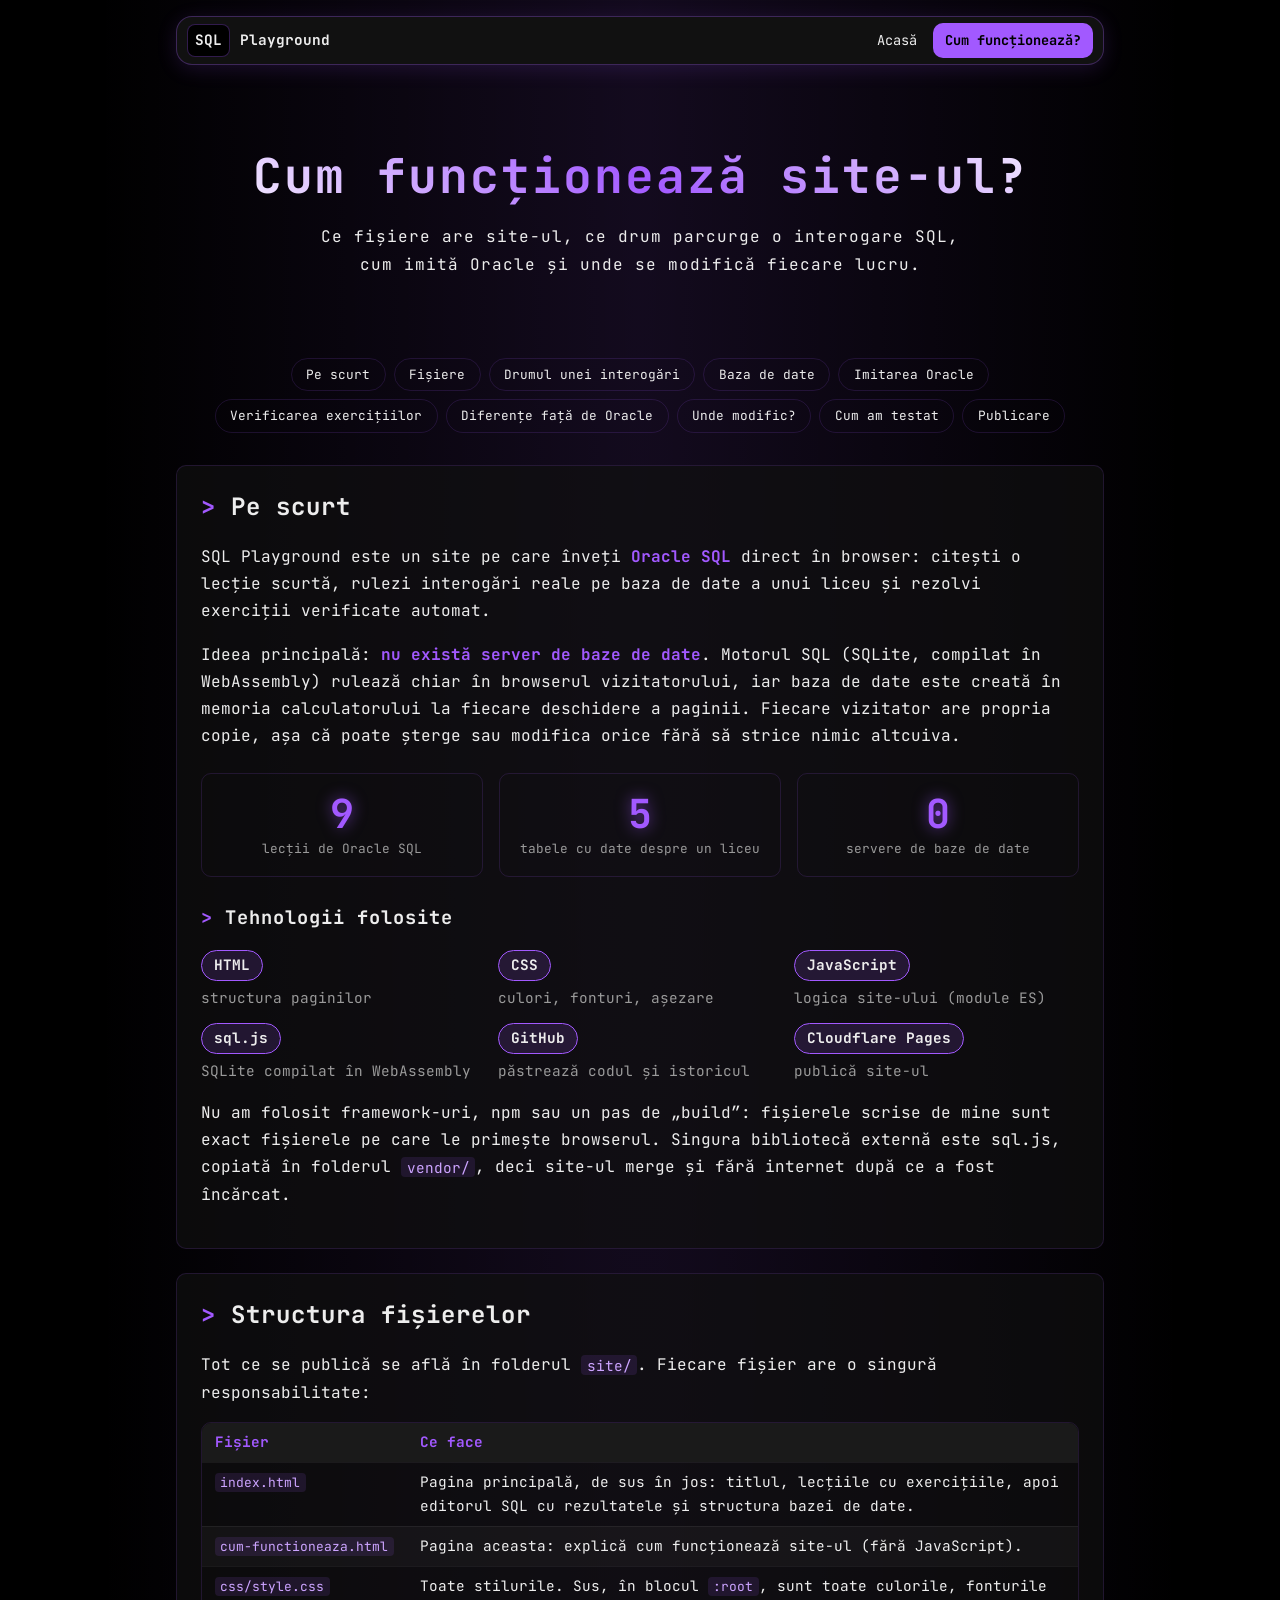
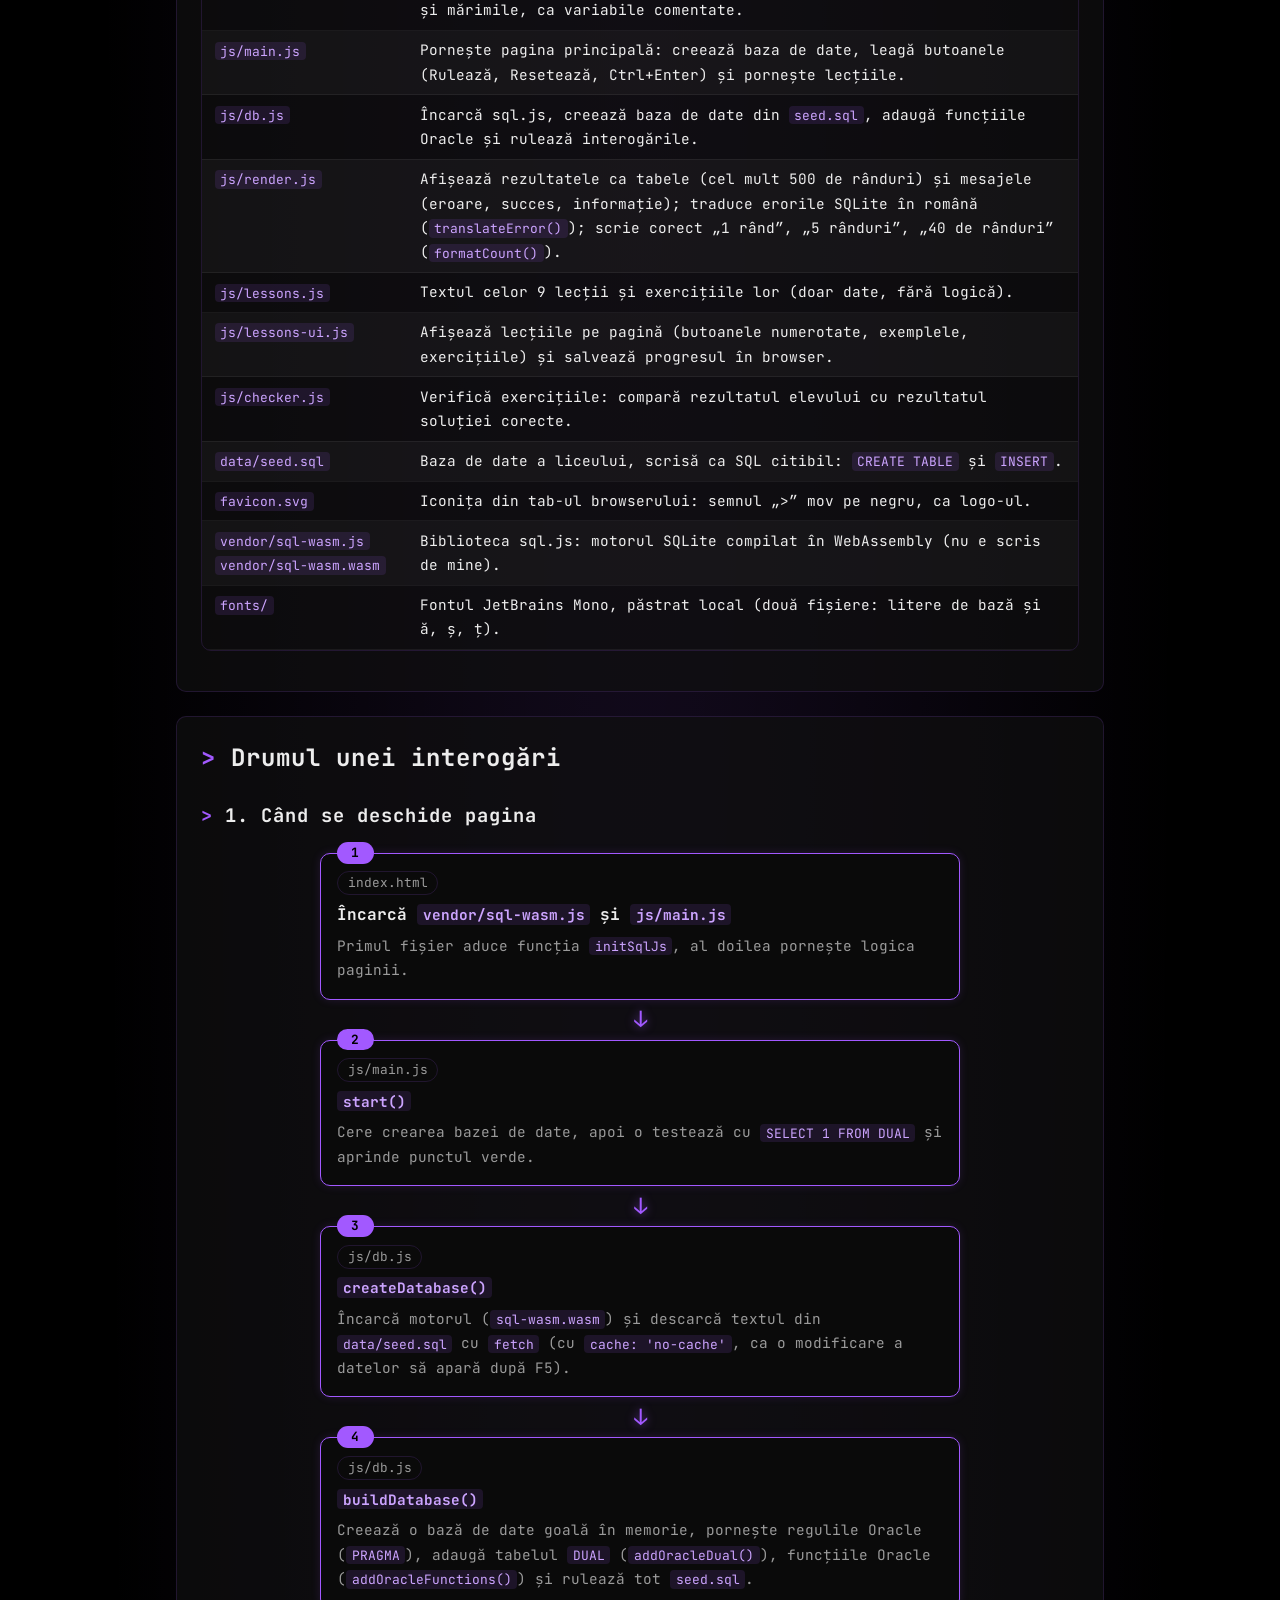
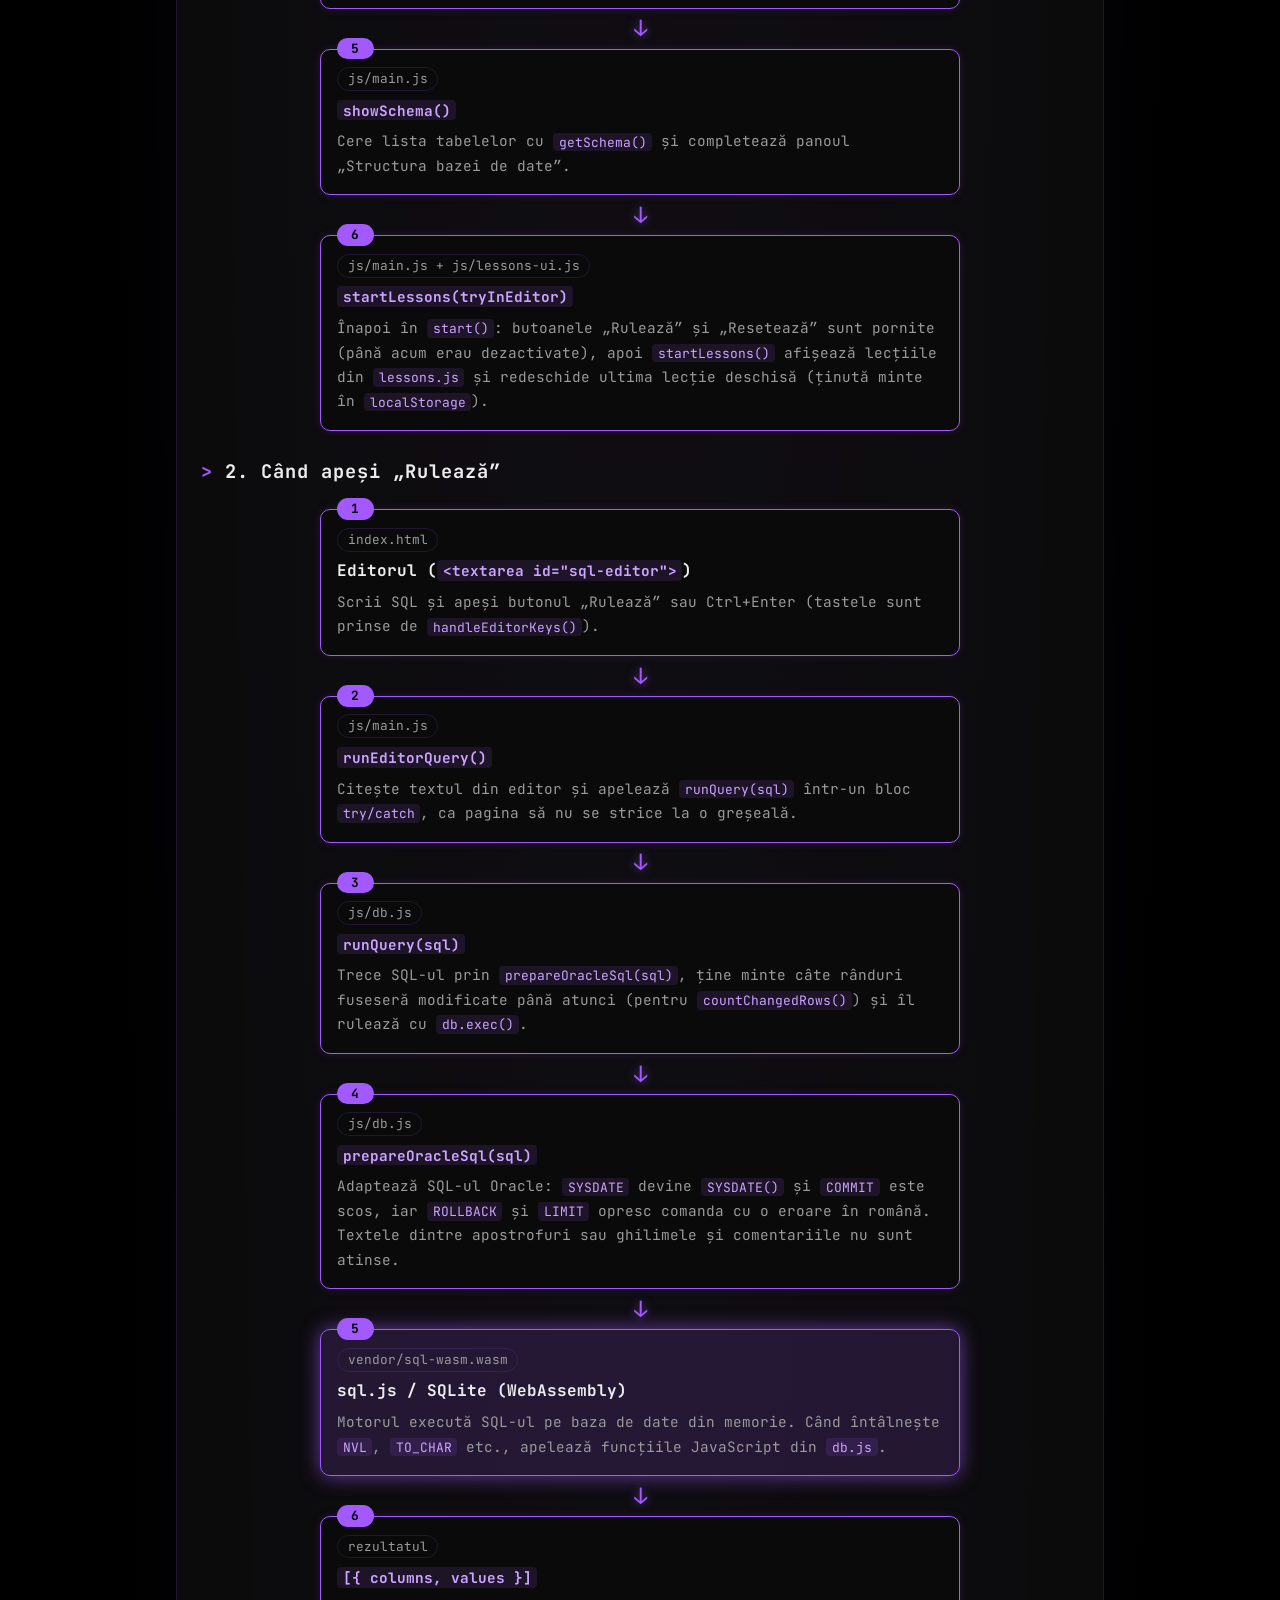
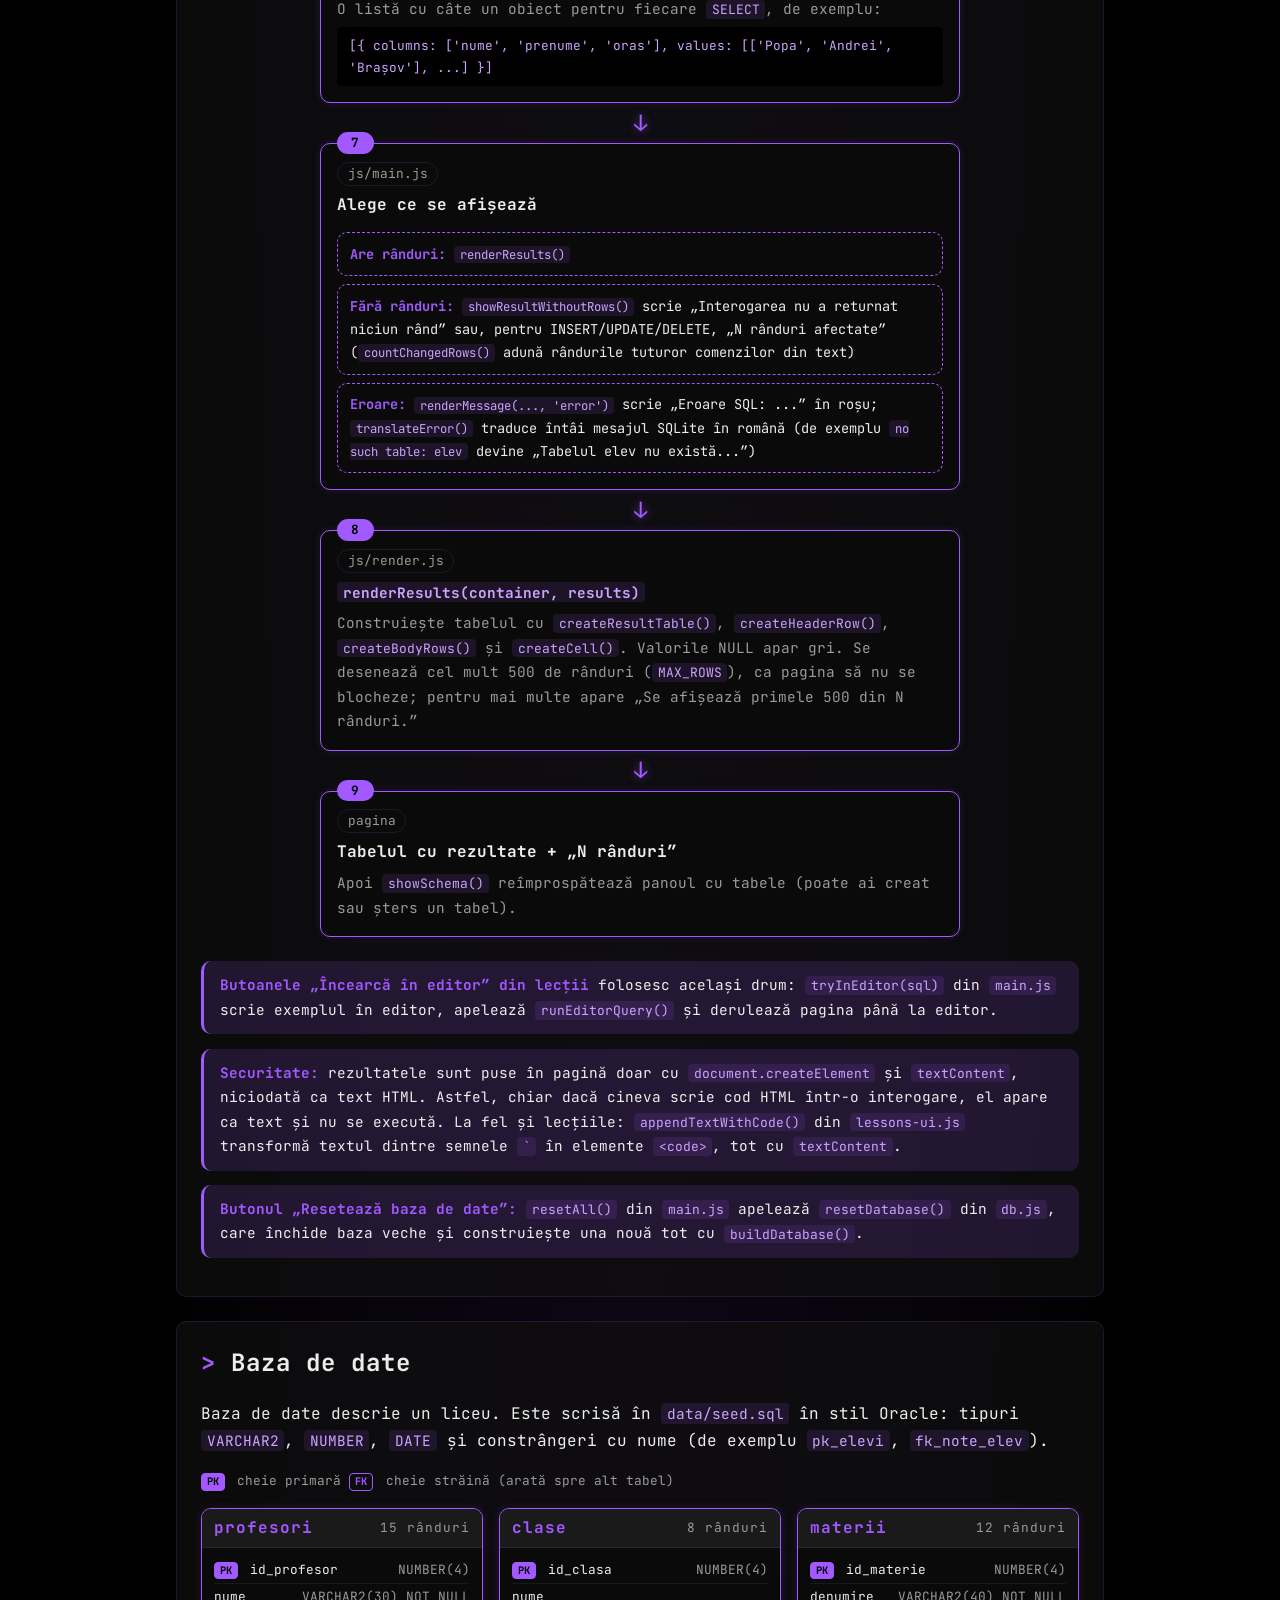
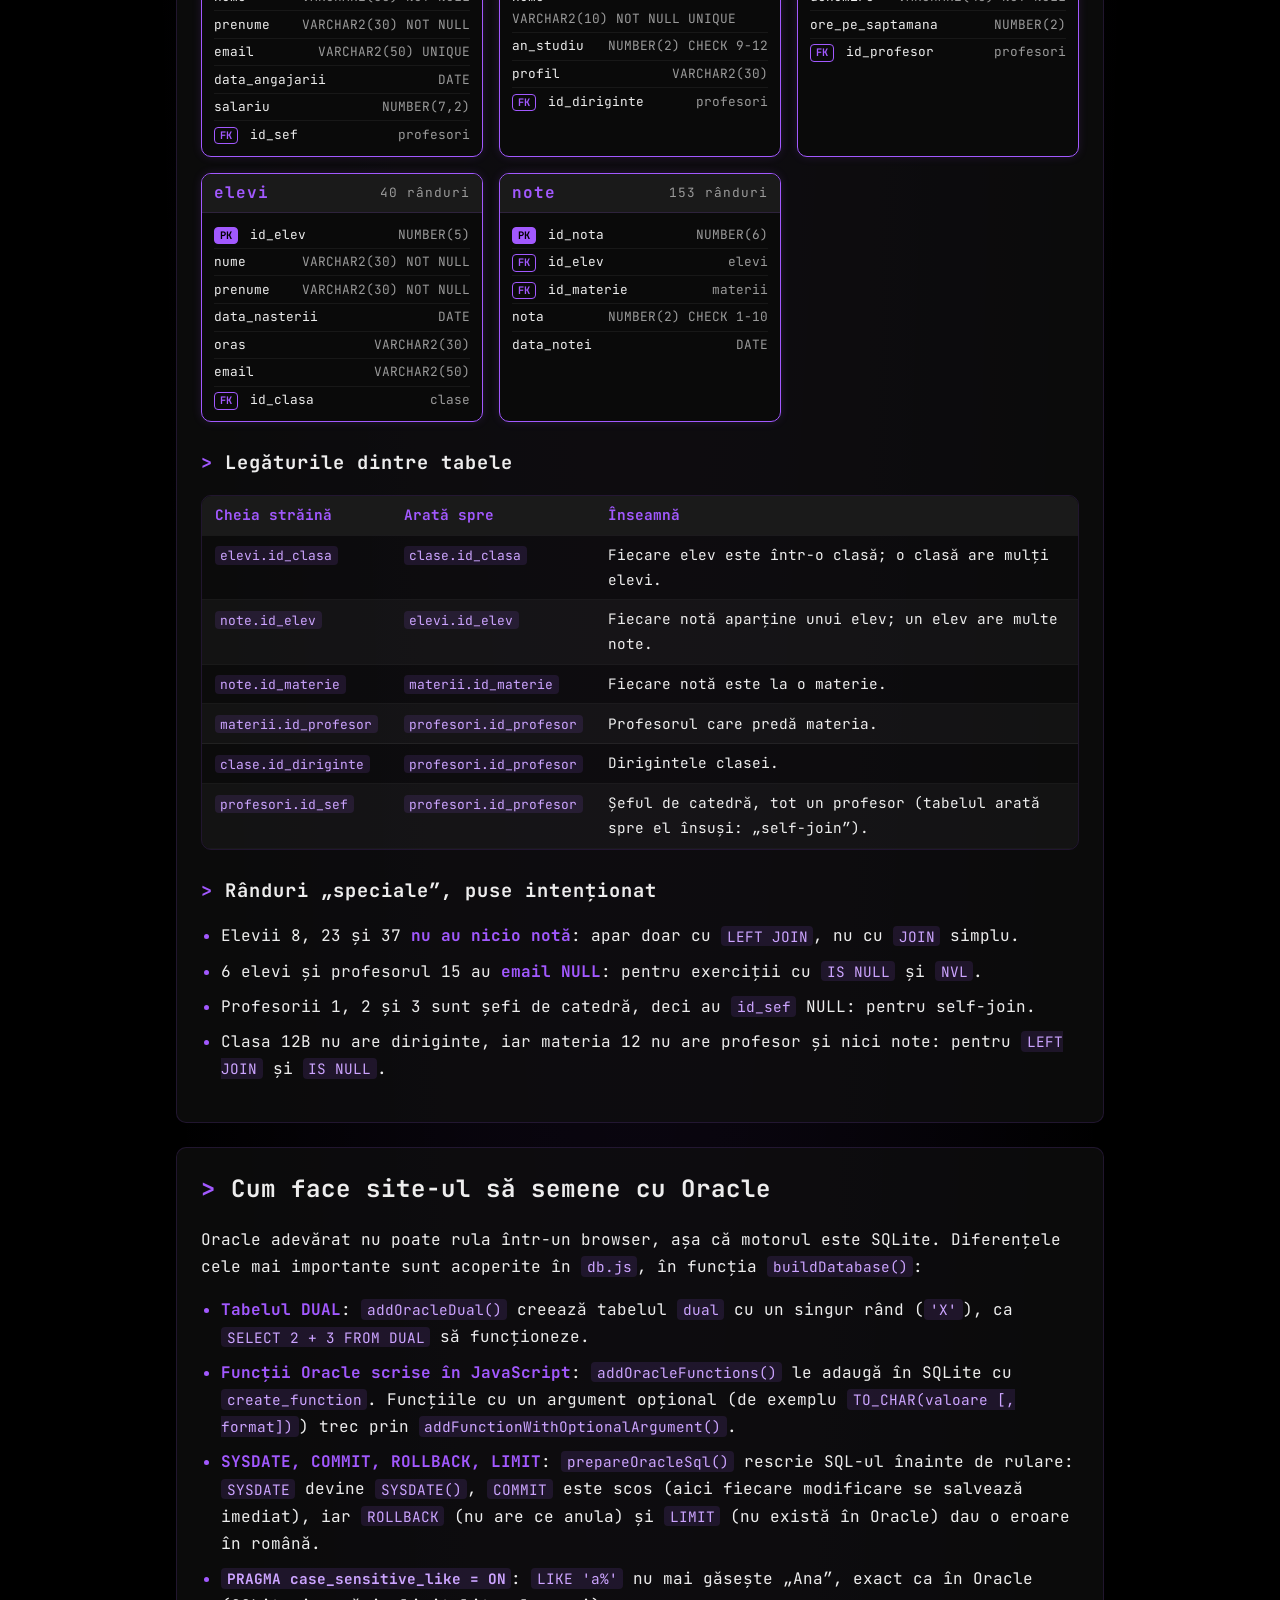
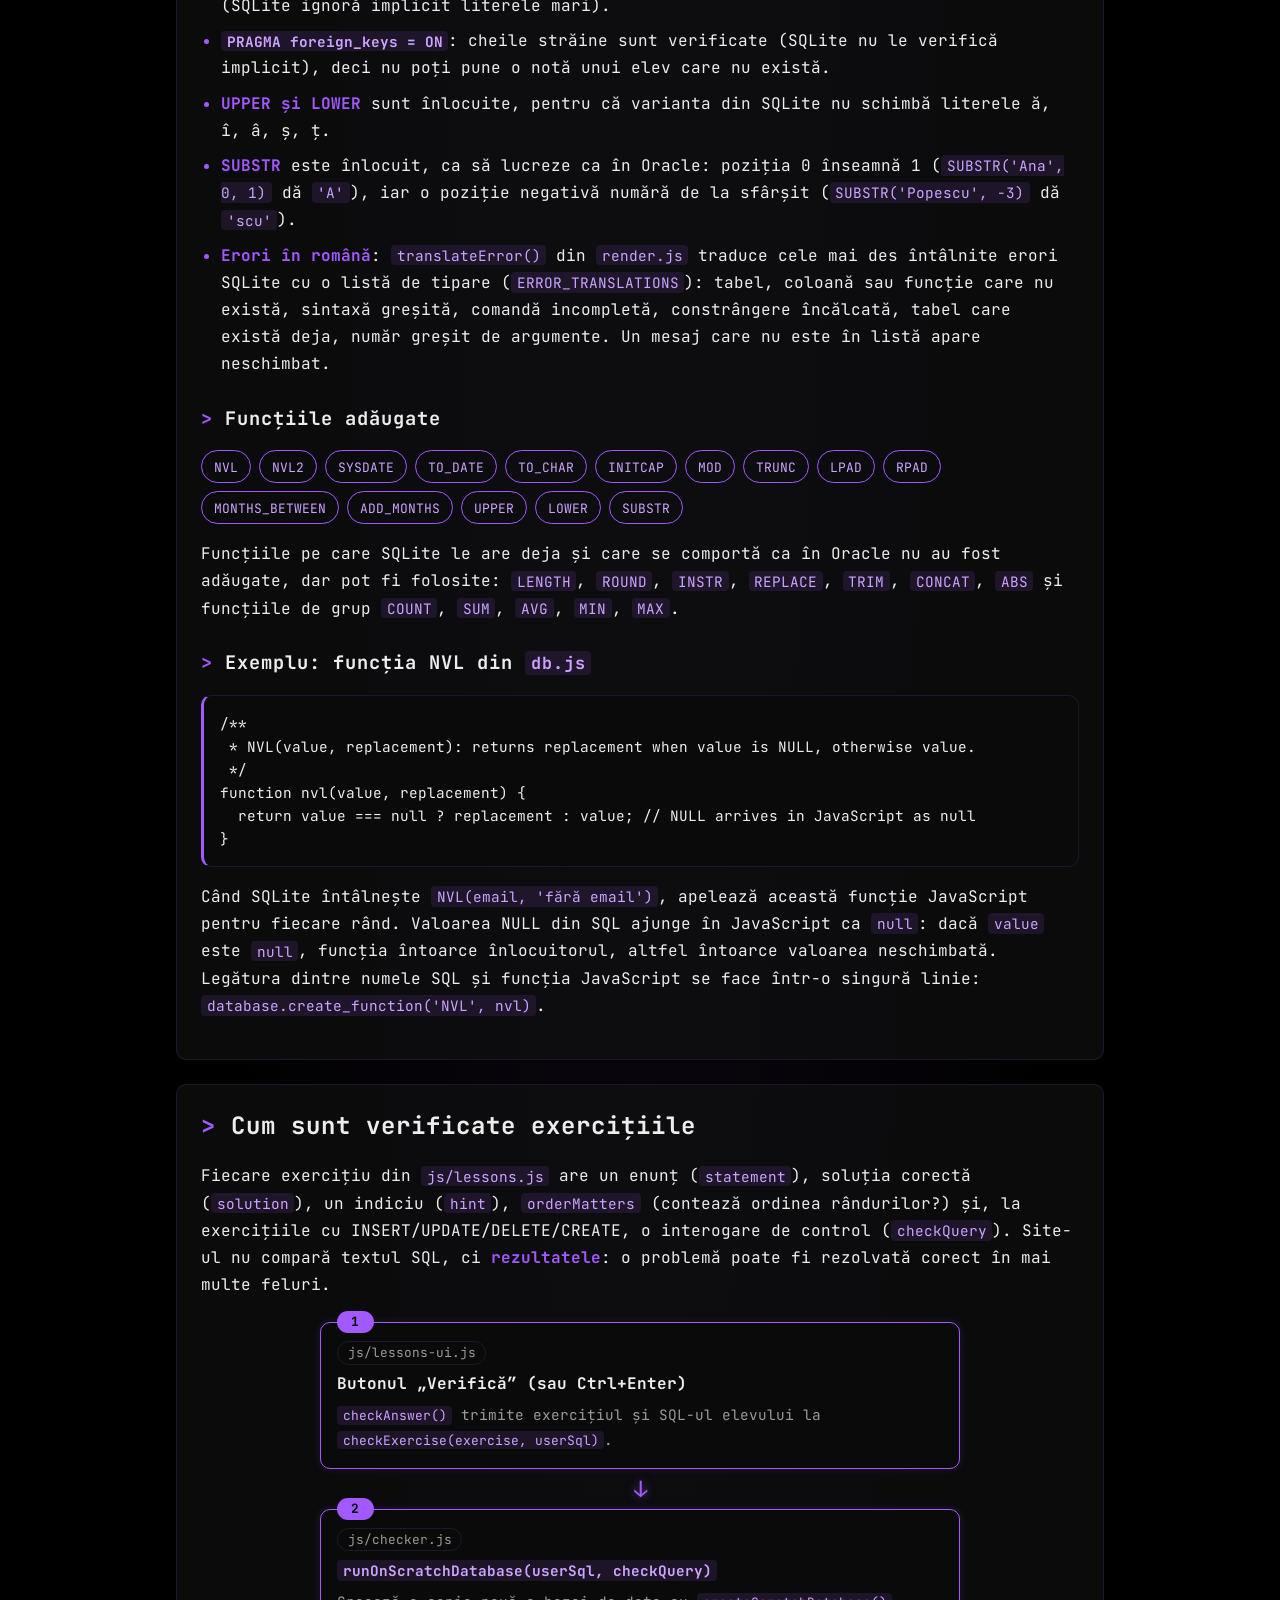
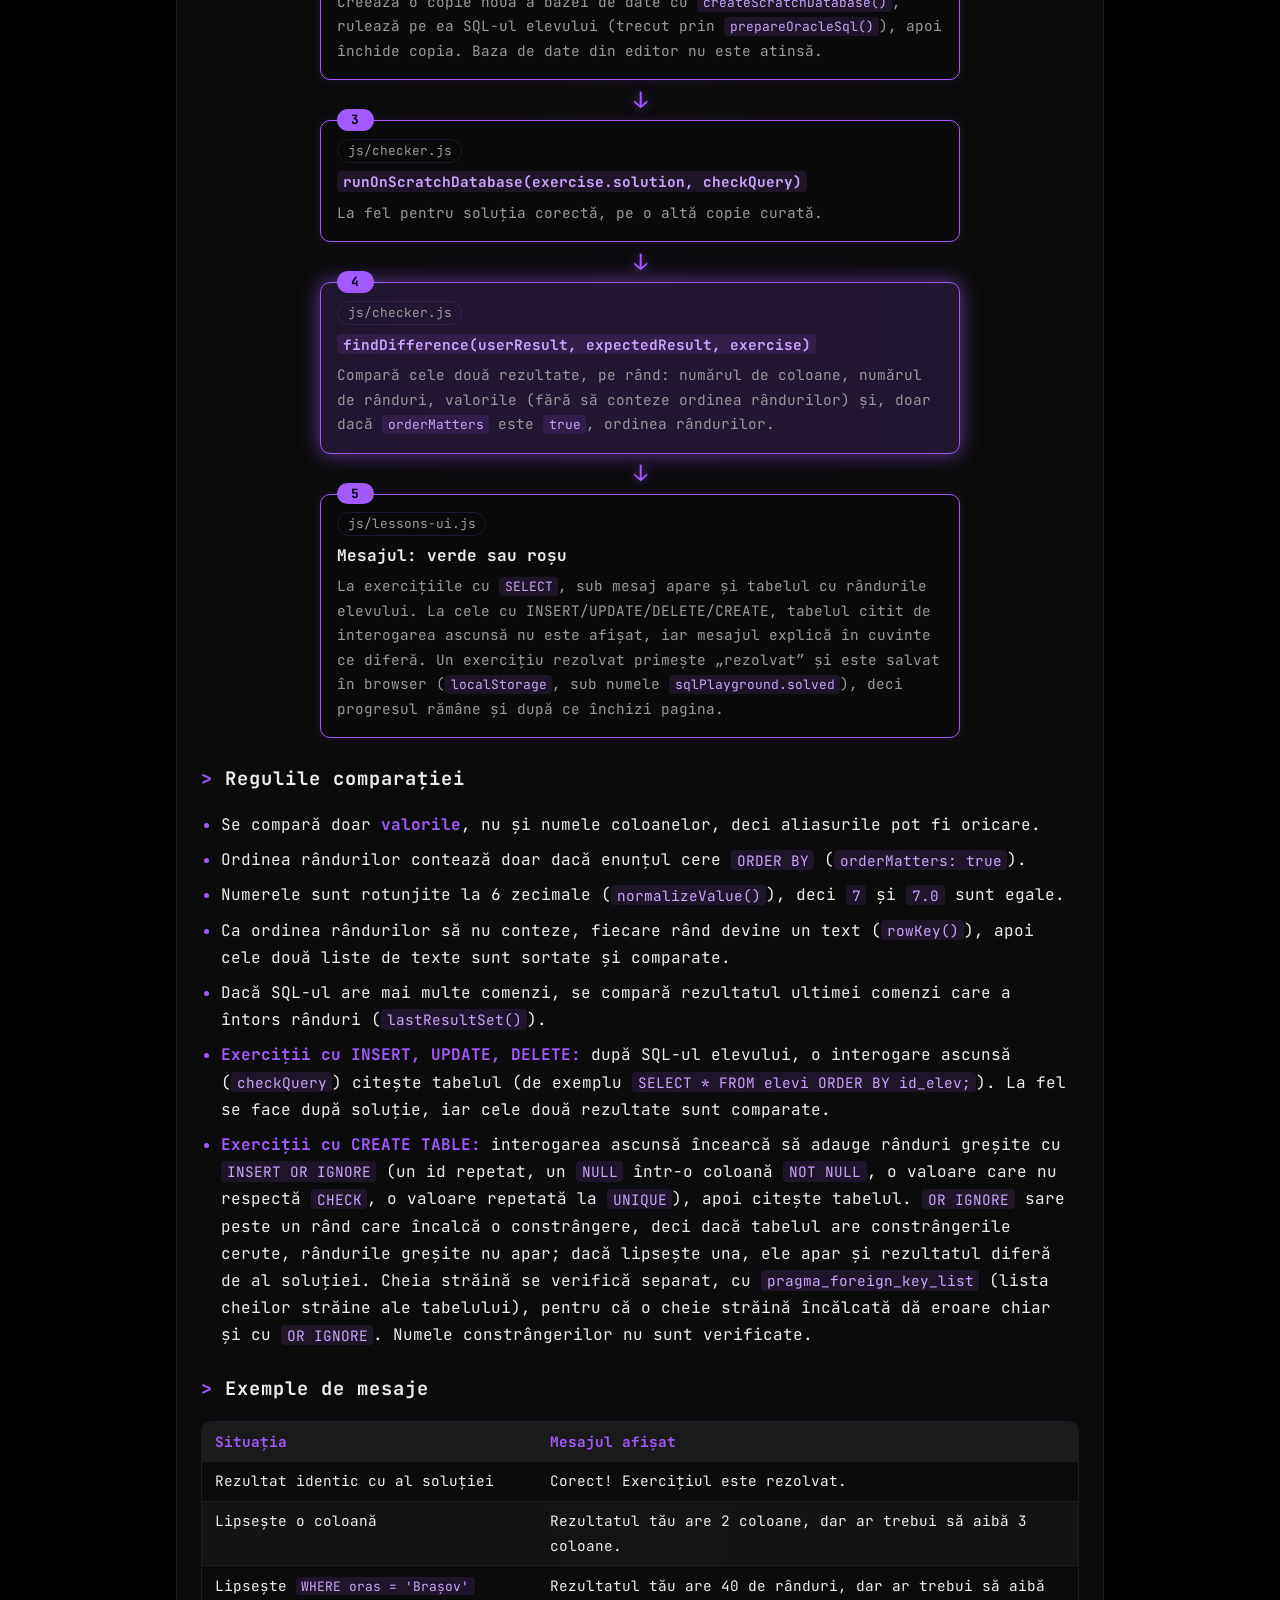
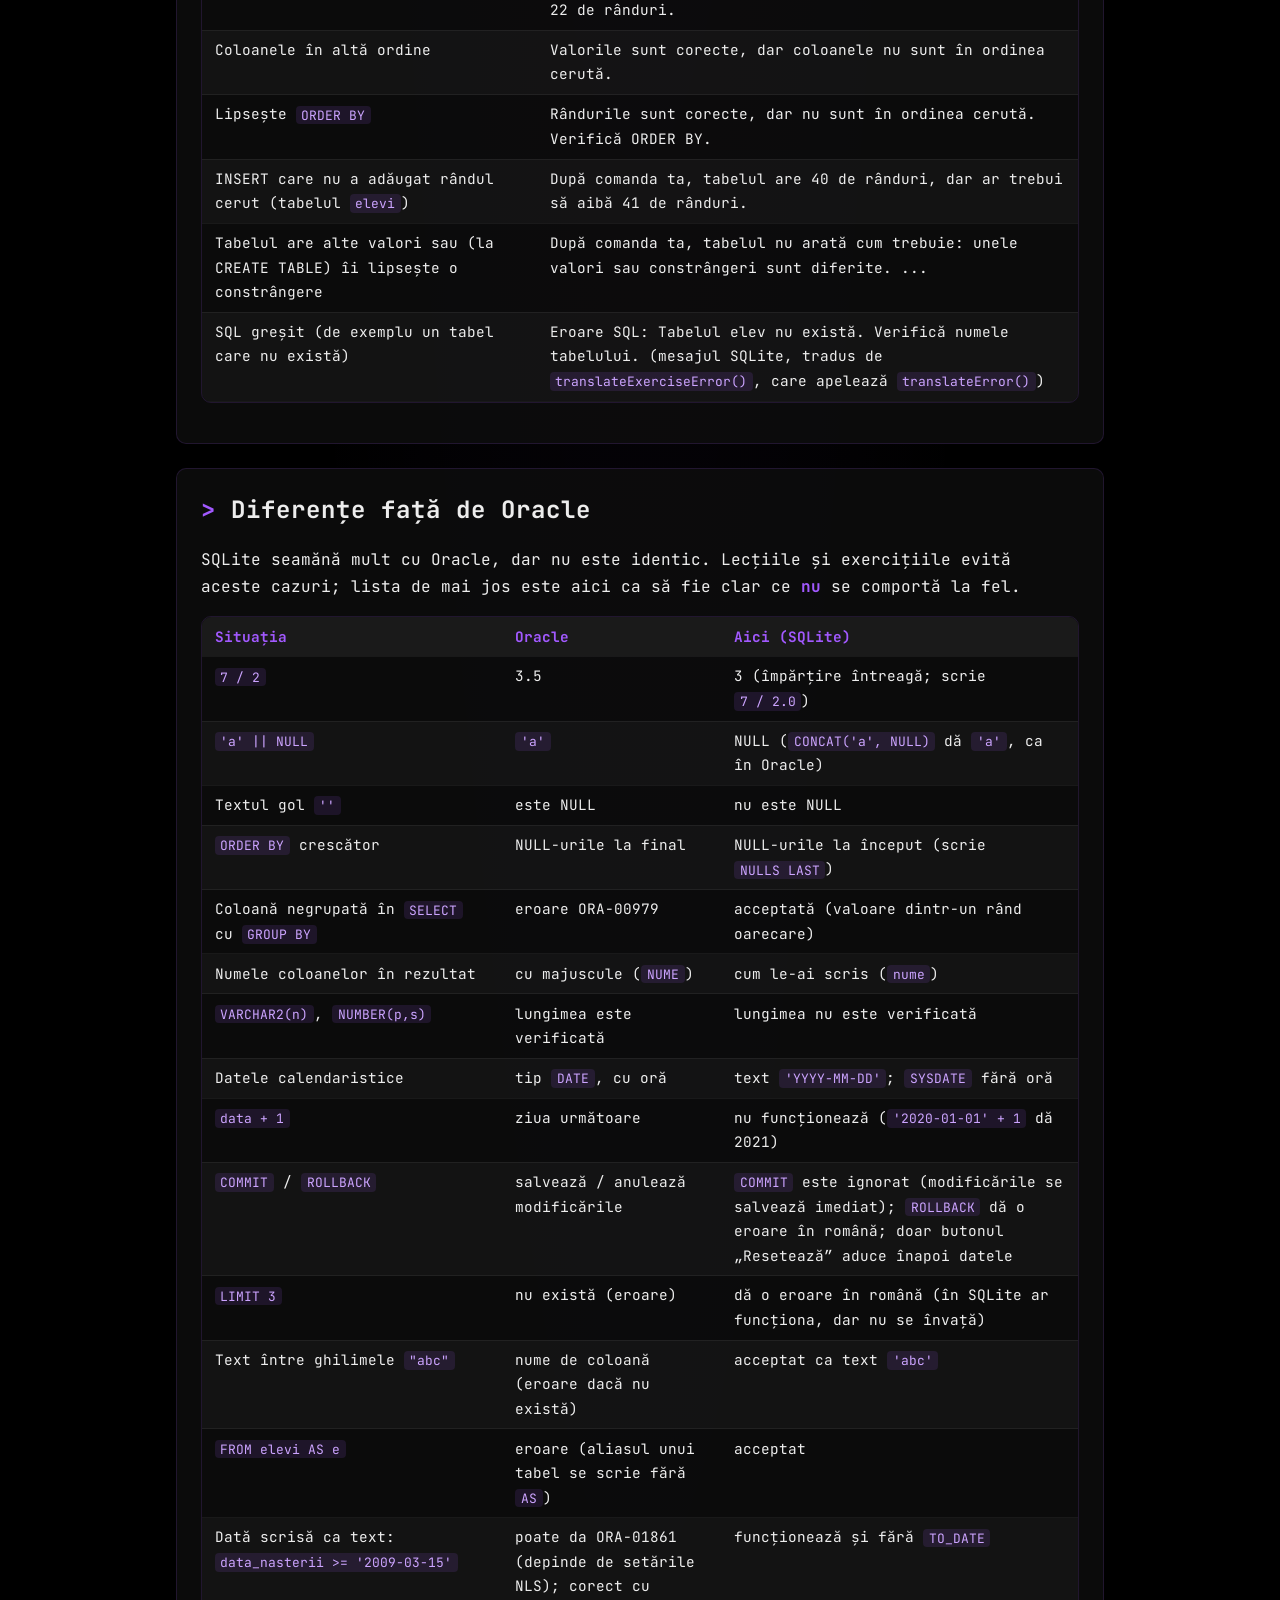
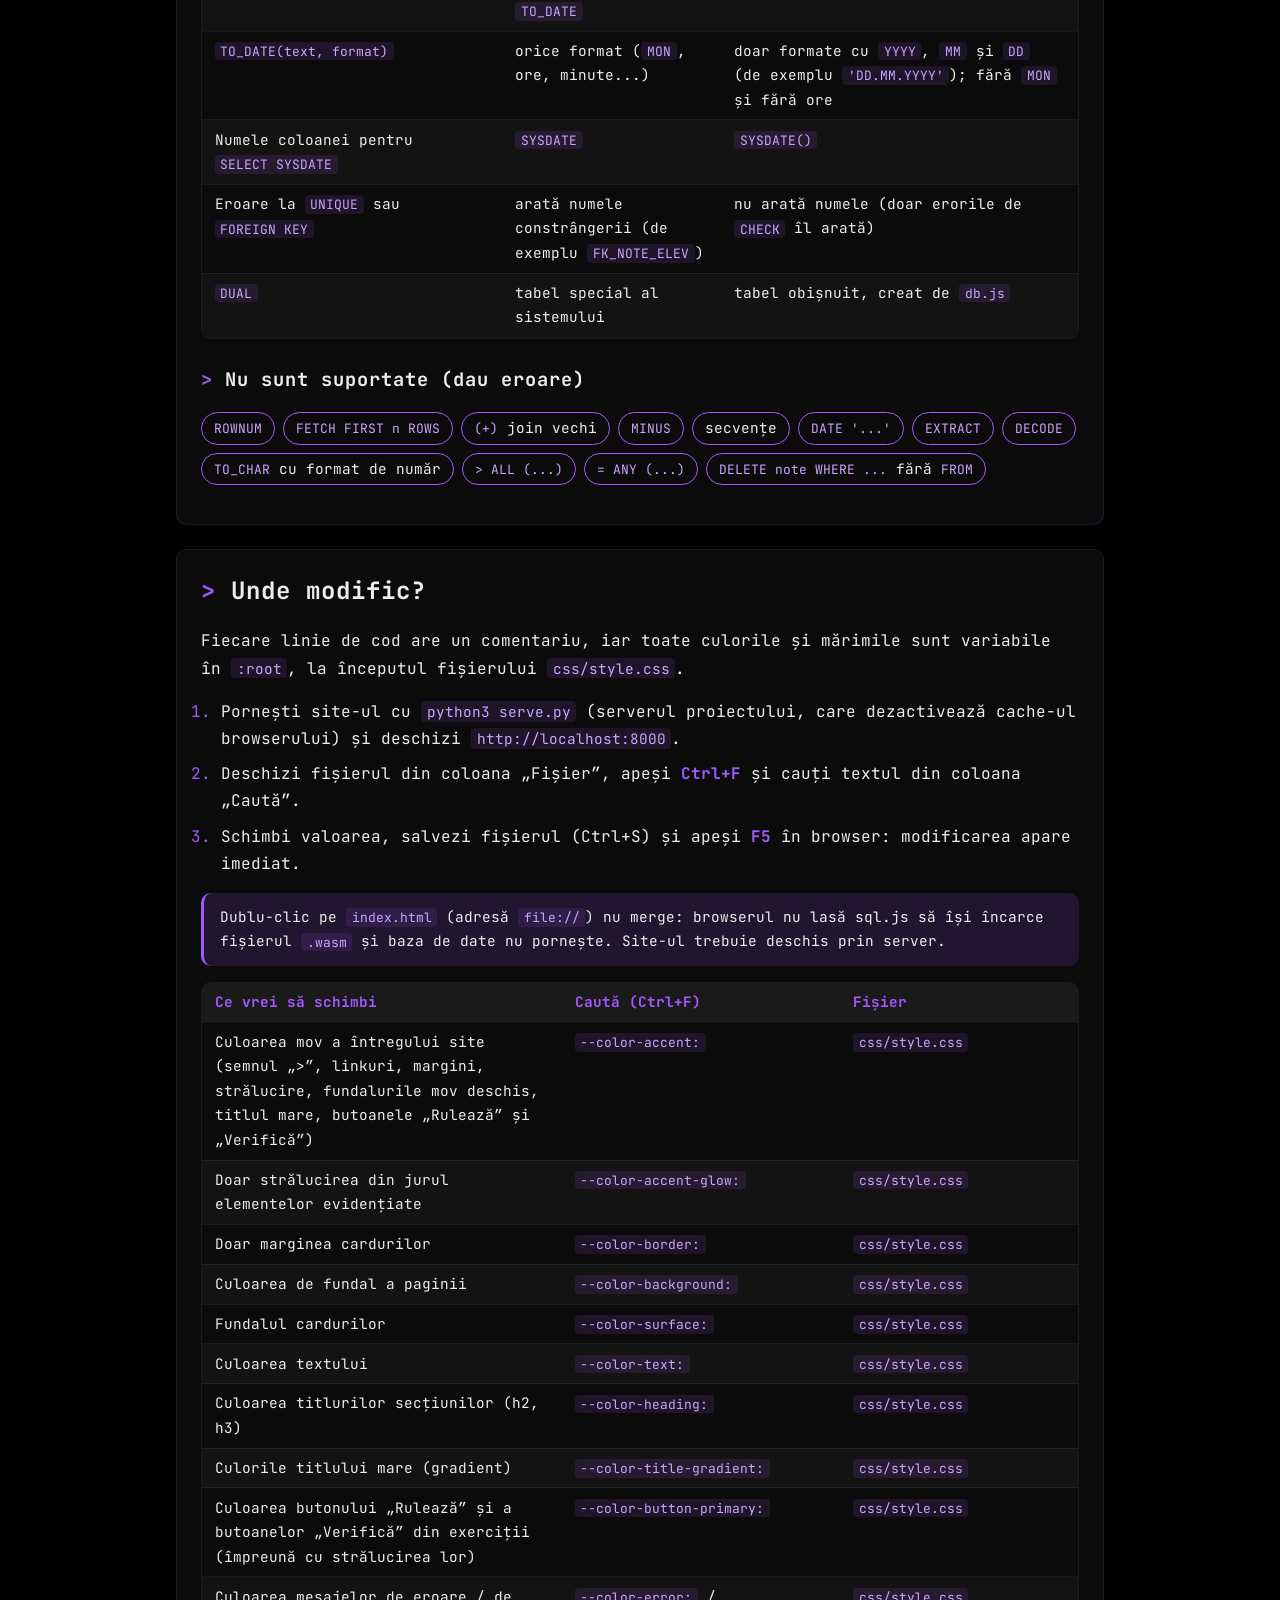
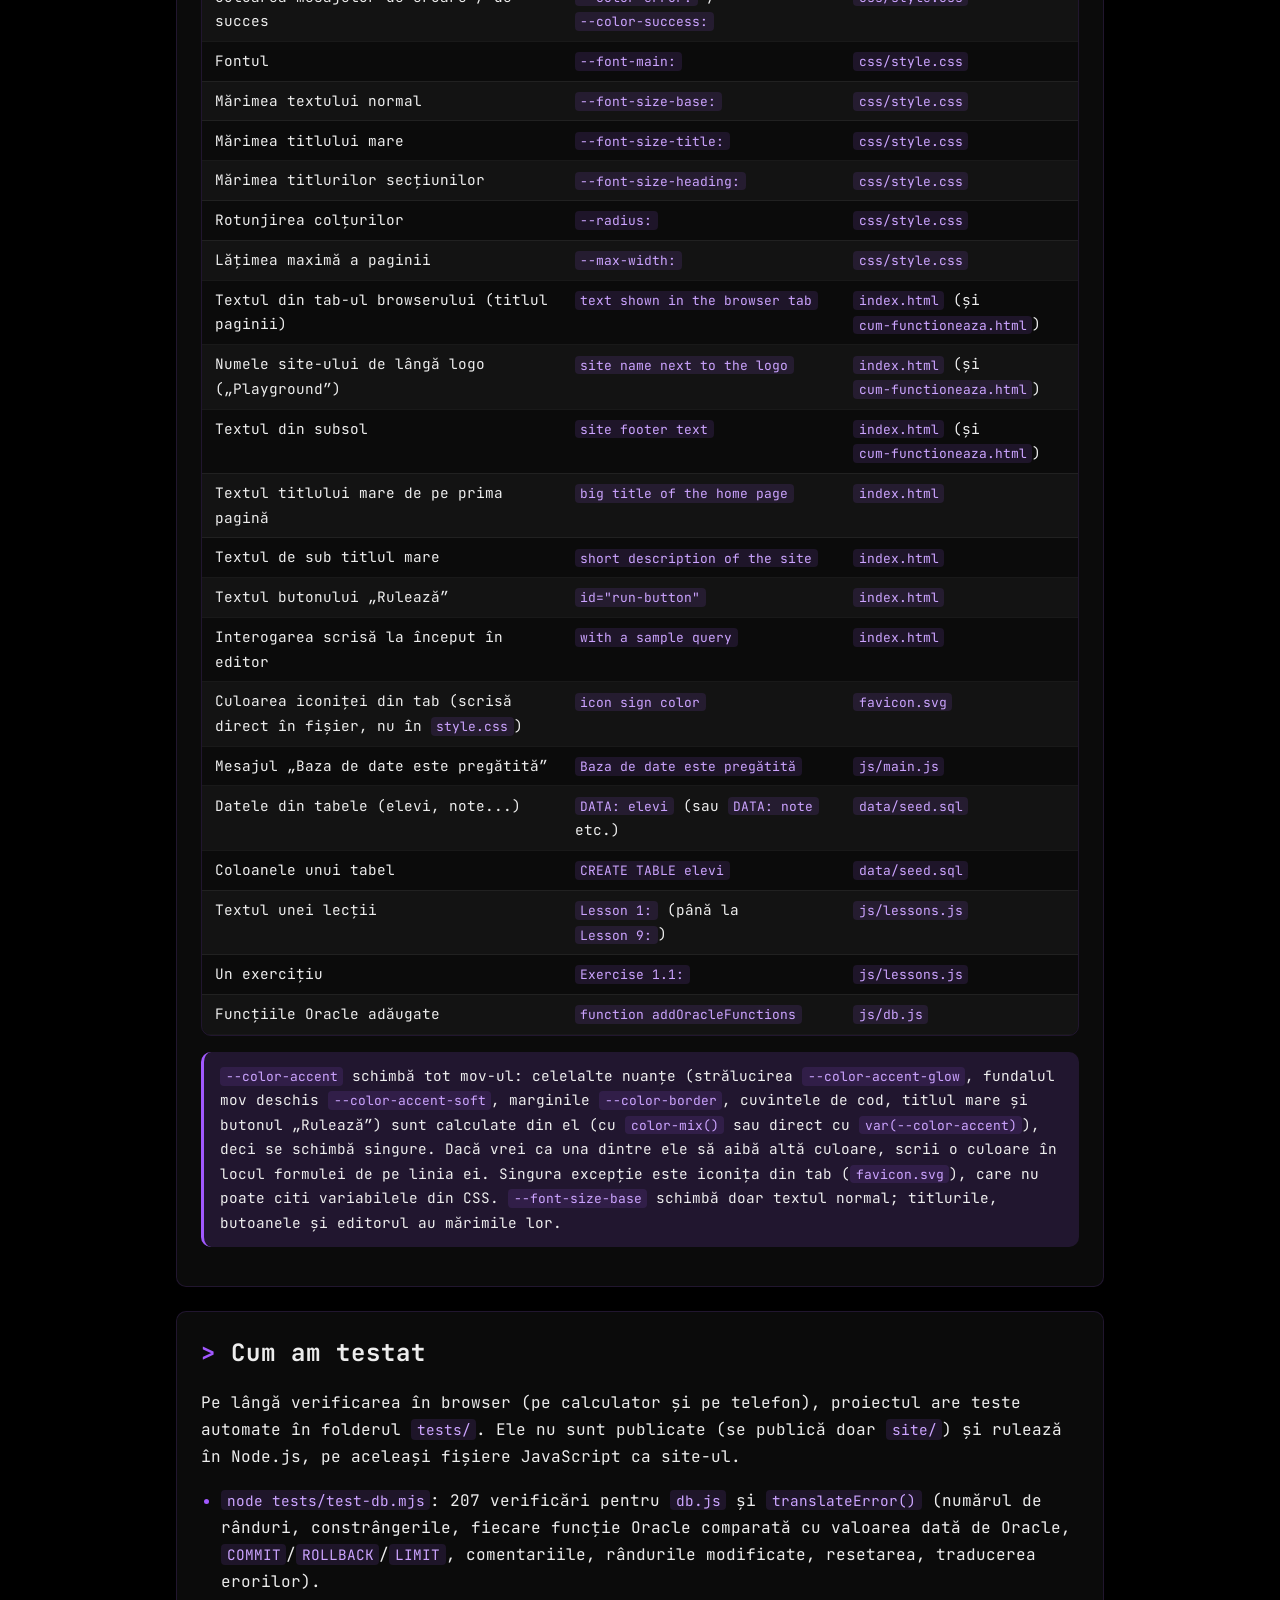
==== commit 82f85d18: "Fix review findings: no-cache server, Oracle strictness, Romanian errors, single accent color Co-Aut" ====
--- a/site/cum-functioneaza.html
+++ b/site/cum-functioneaza.html
@@ -11,6 +11,7 @@
   <meta name="viewport" content="width=device-width, initial-scale=1"> <!-- fit the page to phone screens -->
   <title>Cum funcționează? - SQL Playground</title> <!-- text shown in the browser tab -->
   <link rel="stylesheet" href="css/style.css"> <!-- all the styles of the site -->
+  <link rel="icon" href="favicon.svg" type="image/svg+xml"> <!-- small icon shown in the browser tab (file favicon.svg) -->
 </head>
 <body>
   <!-- Top menu bar: logo + navigation menu (same on every page) -->
@@ -100,11 +101,12 @@
             <tr><td><code>css/style.css</code></td><td>Toate stilurile. Sus, în blocul <code>:root</code>, sunt toate culorile, fonturile și mărimile, ca variabile comentate.</td></tr> <!-- file: style.css -->
             <tr><td><code>js/main.js</code></td><td>Pornește pagina principală: creează baza de date, leagă butoanele (Rulează, Resetează, Ctrl+Enter) și pornește lecțiile.</td></tr> <!-- file: main.js -->
             <tr><td><code>js/db.js</code></td><td>Încarcă sql.js, creează baza de date din <code>seed.sql</code>, adaugă funcțiile Oracle și rulează interogările.</td></tr> <!-- file: db.js -->
-            <tr><td><code>js/render.js</code></td><td>Afișează rezultatele ca tabele și mesajele (eroare, succes, informație); scrie corect „1 rând”, „5 rânduri”, „40 de rânduri” (<code>formatCount()</code>).</td></tr> <!-- file: render.js -->
+            <tr><td><code>js/render.js</code></td><td>Afișează rezultatele ca tabele (cel mult 500 de rânduri) și mesajele (eroare, succes, informație); traduce erorile SQLite în română (<code>translateError()</code>); scrie corect „1 rând”, „5 rânduri”, „40 de rânduri” (<code>formatCount()</code>).</td></tr> <!-- file: render.js -->
             <tr><td><code>js/lessons.js</code></td><td>Textul celor 9 lecții și exercițiile lor (doar date, fără logică).</td></tr> <!-- file: lessons.js -->
             <tr><td><code>js/lessons-ui.js</code></td><td>Afișează lecțiile pe pagină (butoanele numerotate, exemplele, exercițiile) și salvează progresul în browser.</td></tr> <!-- file: lessons-ui.js -->
             <tr><td><code>js/checker.js</code></td><td>Verifică exercițiile: compară rezultatul elevului cu rezultatul soluției corecte.</td></tr> <!-- file: checker.js -->
             <tr><td><code>data/seed.sql</code></td><td>Baza de date a liceului, scrisă ca SQL citibil: <code>CREATE TABLE</code> și <code>INSERT</code>.</td></tr> <!-- file: seed.sql -->
+            <tr><td><code>favicon.svg</code></td><td>Iconița din tab-ul browserului: semnul „&gt;” mov pe negru, ca logo-ul.</td></tr> <!-- file: favicon.svg -->
             <tr><td><code>vendor/sql-wasm.js</code><br><code>vendor/sql-wasm.wasm</code></td><td>Biblioteca sql.js: motorul SQLite compilat în WebAssembly (nu e scris de mine).</td></tr> <!-- files: the sql.js library -->
             <tr><td><code>fonts/</code></td><td>Fontul JetBrains Mono, păstrat local (două fișiere: litere de bază și ă, ș, ț).</td></tr> <!-- folder: fonts -->
           </tbody>
@@ -132,7 +134,7 @@
         <li class="how-flow-step">
           <span class="how-flow-file">js/db.js</span> <!-- where this step happens -->
           <span class="how-flow-title"><code>createDatabase()</code></span> <!-- function name -->
-          <span class="how-flow-text">Încarcă motorul (<code>sql-wasm.wasm</code>) și descarcă textul din <code>data/seed.sql</code> cu <code>fetch</code>.</span> <!-- explanation -->
+          <span class="how-flow-text">Încarcă motorul (<code>sql-wasm.wasm</code>) și descarcă textul din <code>data/seed.sql</code> cu <code>fetch</code> (cu <code>cache: 'no-cache'</code>, ca o modificare a datelor să apară după F5).</span> <!-- explanation -->
         </li>
         <li class="how-flow-step">
           <span class="how-flow-file">js/db.js</span> <!-- where this step happens -->
@@ -167,12 +169,12 @@
         <li class="how-flow-step">
           <span class="how-flow-file">js/db.js</span> <!-- where this step happens -->
           <span class="how-flow-title"><code>runQuery(sql)</code></span> <!-- function name -->
-          <span class="how-flow-text">O singură linie: <code>db.exec(prepareOracleSql(sql))</code>.</span> <!-- explanation -->
+          <span class="how-flow-text">Trece SQL-ul prin <code>prepareOracleSql(sql)</code>, ține minte câte rânduri fuseseră modificate până atunci (pentru <code>countChangedRows()</code>) și îl rulează cu <code>db.exec()</code>.</span> <!-- explanation -->
         </li>
         <li class="how-flow-step">
           <span class="how-flow-file">js/db.js</span> <!-- where this step happens -->
           <span class="how-flow-title"><code>prepareOracleSql(sql)</code></span> <!-- function name -->
-          <span class="how-flow-text">Adaptează SQL-ul Oracle: <code>SYSDATE</code> devine <code>SYSDATE()</code>, iar <code>COMMIT</code> și <code>ROLLBACK</code> sunt scoase. Textele dintre apostrofuri nu sunt atinse.</span> <!-- explanation -->
+          <span class="how-flow-text">Adaptează SQL-ul Oracle: <code>SYSDATE</code> devine <code>SYSDATE()</code> și <code>COMMIT</code> este scos, iar <code>ROLLBACK</code> și <code>LIMIT</code> opresc comanda cu o eroare în română. Textele dintre apostrofuri sau ghilimele și comentariile nu sunt atinse.</span> <!-- explanation -->
         </li>
         <li class="how-flow-step how-flow-engine">
           <span class="how-flow-file">vendor/sql-wasm.wasm</span> <!-- where this step happens -->
@@ -191,14 +193,14 @@
           <!-- Three possible outcomes, side by side on computers and stacked on phones -->
           <ul class="how-branches">
             <li><strong>Are rânduri:</strong> <code>renderResults()</code></li> <!-- outcome: rows -->
-            <li><strong>Fără rânduri:</strong> <code>showResultWithoutRows()</code> scrie „Interogarea nu a returnat niciun rând” sau, pentru INSERT/UPDATE/DELETE, „N rânduri afectate” (<code>countChangedRows()</code>)</li> <!-- outcome: no rows -->
-            <li><strong>Eroare:</strong> <code>renderMessage(..., 'error')</code> scrie „Eroare SQL: ...” în roșu</li> <!-- outcome: error -->
+            <li><strong>Fără rânduri:</strong> <code>showResultWithoutRows()</code> scrie „Interogarea nu a returnat niciun rând” sau, pentru INSERT/UPDATE/DELETE, „N rânduri afectate” (<code>countChangedRows()</code> adună rândurile tuturor comenzilor din text)</li> <!-- outcome: no rows -->
+            <li><strong>Eroare:</strong> <code>renderMessage(..., 'error')</code> scrie „Eroare SQL: ...” în roșu; <code>translateError()</code> traduce întâi mesajul SQLite în română (de exemplu <code>no such table: elev</code> devine „Tabelul elev nu există...”)</li> <!-- outcome: error -->
           </ul>
         </li>
         <li class="how-flow-step">
           <span class="how-flow-file">js/render.js</span> <!-- where this step happens -->
           <span class="how-flow-title"><code>renderResults(container, results)</code></span> <!-- function name -->
-          <span class="how-flow-text">Construiește tabelul cu <code>createResultTable()</code>, <code>createHeaderRow()</code>, <code>createBodyRows()</code> și <code>createCell()</code>. Valorile NULL apar gri.</span> <!-- explanation -->
+          <span class="how-flow-text">Construiește tabelul cu <code>createResultTable()</code>, <code>createHeaderRow()</code>, <code>createBodyRows()</code> și <code>createCell()</code>. Valorile NULL apar gri. Se desenează cel mult 500 de rânduri (<code>MAX_ROWS</code>), ca pagina să nu se blocheze; pentru mai multe apare „Se afișează primele 500 din N rânduri.”</span> <!-- explanation -->
         </li>
         <li class="how-flow-step">
           <span class="how-flow-file">pagina</span> <!-- the final result -->
@@ -332,10 +334,12 @@
       <ul class="how-list">
         <li><strong>Tabelul DUAL</strong>: <code>addOracleDual()</code> creează tabelul <code>dual</code> cu un singur rând (<code>'X'</code>), ca <code>SELECT 2 + 3 FROM DUAL</code> să funcționeze.</li> <!-- Oracle imitation: DUAL -->
         <li><strong>Funcții Oracle scrise în JavaScript</strong>: <code>addOracleFunctions()</code> le adaugă în SQLite cu <code>create_function</code>. Funcțiile cu un argument opțional (de exemplu <code>TO_CHAR(valoare [, format])</code>) trec prin <code>addFunctionWithOptionalArgument()</code>.</li> <!-- Oracle imitation: functions -->
-        <li><strong>SYSDATE, COMMIT, ROLLBACK</strong>: <code>prepareOracleSql()</code> rescrie SQL-ul înainte de rulare (<code>SYSDATE</code> devine <code>SYSDATE()</code>, <code>COMMIT</code>/<code>ROLLBACK</code> sunt scoase).</li> <!-- Oracle imitation: SQL rewrite -->
+        <li><strong>SYSDATE, COMMIT, ROLLBACK, LIMIT</strong>: <code>prepareOracleSql()</code> rescrie SQL-ul înainte de rulare: <code>SYSDATE</code> devine <code>SYSDATE()</code>, <code>COMMIT</code> este scos (aici fiecare modificare se salvează imediat), iar <code>ROLLBACK</code> (nu are ce anula) și <code>LIMIT</code> (nu există în Oracle) dau o eroare în română.</li> <!-- Oracle imitation: SQL rewrite -->
         <li><strong><code>PRAGMA case_sensitive_like = ON</code></strong>: <code>LIKE 'a%'</code> nu mai găsește „Ana”, exact ca în Oracle (SQLite ignoră implicit literele mari).</li> <!-- Oracle imitation: case-sensitive LIKE -->
         <li><strong><code>PRAGMA foreign_keys = ON</code></strong>: cheile străine sunt verificate (SQLite nu le verifică implicit), deci nu poți pune o notă unui elev care nu există.</li> <!-- Oracle imitation: foreign keys -->
         <li><strong>UPPER și LOWER</strong> sunt înlocuite, pentru că varianta din SQLite nu schimbă literele ă, î, â, ș, ț.</li> <!-- Oracle imitation: Romanian letters -->
+        <li><strong>SUBSTR</strong> este înlocuit, ca să lucreze ca în Oracle: poziția 0 înseamnă 1 (<code>SUBSTR('Ana', 0, 1)</code> dă <code>'A'</code>), iar o poziție negativă numără de la sfârșit (<code>SUBSTR('Popescu', -3)</code> dă <code>'scu'</code>).</li> <!-- Oracle imitation: SUBSTR -->
+        <li><strong>Erori în română</strong>: <code>translateError()</code> din <code>render.js</code> traduce cele mai des întâlnite erori SQLite cu o listă de tipare (<code>ERROR_TRANSLATIONS</code>): tabel, coloană sau funcție care nu există, sintaxă greșită, comandă incompletă, constrângere încălcată, tabel care există deja, număr greșit de argumente. Un mesaj care nu este în listă apare neschimbat.</li> <!-- Oracle imitation: Romanian errors -->
       </ul>
       <h3>Funcțiile adăugate</h3> <!-- heading of the function list -->
       <!-- The Oracle functions added in db.js, as pill badges -->
@@ -354,7 +358,13 @@
         <li><code>ADD_MONTHS</code></li> <!-- function: ADD_MONTHS -->
         <li><code>UPPER</code></li> <!-- function: UPPER -->
         <li><code>LOWER</code></li> <!-- function: LOWER -->
-      </ul>
+        <li><code>SUBSTR</code></li> <!-- function: SUBSTR -->
+      </ul>
+      <p>
+        Funcțiile pe care SQLite le are deja și care se comportă ca în Oracle nu au fost adăugate, dar pot fi folosite:
+        <code>LENGTH</code>, <code>ROUND</code>, <code>INSTR</code>, <code>REPLACE</code>, <code>TRIM</code>, <code>CONCAT</code>, <code>ABS</code>
+        și funcțiile de grup <code>COUNT</code>, <code>SUM</code>, <code>AVG</code>, <code>MIN</code>, <code>MAX</code>.
+      </p> <!-- built-in SQLite functions that work like in Oracle -->
       <h3>Exemplu: funcția NVL din <code>db.js</code></h3> <!-- heading of the code example -->
       <!-- Code excerpt copied exactly from js/db.js -->
       <pre class="how-code"><code>/**
@@ -405,7 +415,7 @@
         <li class="how-flow-step">
           <span class="how-flow-file">js/lessons-ui.js</span> <!-- where this step happens -->
           <span class="how-flow-title">Mesajul: verde sau roșu</span> <!-- the feedback -->
-          <span class="how-flow-text">Sub mesaj apare și tabelul cu rândurile elevului. Un exercițiu rezolvat primește „✓ rezolvat” și este salvat în browser (<code>localStorage</code>, sub numele <code>sqlPlayground.solved</code>), deci progresul rămâne și după ce închizi pagina.</span> <!-- explanation -->
+          <span class="how-flow-text">La exercițiile cu <code>SELECT</code>, sub mesaj apare și tabelul cu rândurile elevului. La cele cu INSERT/UPDATE/DELETE/CREATE, tabelul citit de interogarea ascunsă nu este afișat, iar mesajul explică în cuvinte ce diferă. Un exercițiu rezolvat primește „rezolvat” și este salvat în browser (<code>localStorage</code>, sub numele <code>sqlPlayground.solved</code>), deci progresul rămâne și după ce închizi pagina.</span> <!-- explanation -->
         </li>
       </ol>
       <h3>Regulile comparației</h3> <!-- heading of the comparison rules -->
@@ -416,10 +426,18 @@
         <li>Ca ordinea rândurilor să nu conteze, fiecare rând devine un text (<code>rowKey()</code>), apoi cele două liste de texte sunt sortate și comparate.</li> <!-- rule: rows as texts -->
         <li>Dacă SQL-ul are mai multe comenzi, se compară rezultatul ultimei comenzi care a întors rânduri (<code>lastResultSet()</code>).</li> <!-- rule: last result set -->
         <li>
-          <strong>Exerciții cu INSERT, UPDATE, DELETE, CREATE:</strong> după SQL-ul elevului, o interogare ascunsă (<code>checkQuery</code>)
-          verifică structura și datele tabelului (de exemplu <code>SELECT * FROM elevi ORDER BY id_elev;</code>). La fel se face după soluție,
+          <strong>Exerciții cu INSERT, UPDATE, DELETE:</strong> după SQL-ul elevului, o interogare ascunsă (<code>checkQuery</code>)
+          citește tabelul (de exemplu <code>SELECT * FROM elevi ORDER BY id_elev;</code>). La fel se face după soluție,
           iar cele două rezultate sunt comparate.
-        </li> <!-- rule: DML/DDL with a check query -->
+        </li> <!-- rule: DML with a check query -->
+        <li>
+          <strong>Exerciții cu CREATE TABLE:</strong> interogarea ascunsă încearcă să adauge rânduri greșite cu <code>INSERT OR IGNORE</code>
+          (un id repetat, un <code>NULL</code> într-o coloană <code>NOT NULL</code>, o valoare care nu respectă <code>CHECK</code>, o valoare
+          repetată la <code>UNIQUE</code>), apoi citește tabelul. <code>OR IGNORE</code> sare peste un rând care încalcă o constrângere, deci
+          dacă tabelul are constrângerile cerute, rândurile greșite nu apar; dacă lipsește una, ele apar și rezultatul diferă de al soluției.
+          Cheia străină se verifică separat, cu <code>pragma_foreign_key_list</code> (lista cheilor străine ale tabelului), pentru că
+          o cheie străină încălcată dă eroare chiar și cu <code>OR IGNORE</code>. Numele constrângerilor nu sunt verificate.
+        </li> <!-- rule: DDL checked by trying invalid rows -->
       </ul>
       <h3>Exemple de mesaje</h3> <!-- heading of the message examples -->
       <!-- Messages the checker gives, copied from checker.js -->
@@ -434,7 +452,9 @@
             <tr><td>Lipsește <code>WHERE oras = 'Brașov'</code></td><td>Rezultatul tău are 40 de rânduri, dar ar trebui să aibă 22 de rânduri.</td></tr> <!-- message: wrong row count -->
             <tr><td>Coloanele în altă ordine</td><td>Valorile sunt corecte, dar coloanele nu sunt în ordinea cerută.</td></tr> <!-- message: wrong column order -->
             <tr><td>Lipsește <code>ORDER BY</code></td><td>Rândurile sunt corecte, dar nu sunt în ordinea cerută. Verifică ORDER BY.</td></tr> <!-- message: wrong row order -->
-            <tr><td>SQL greșit</td><td>Eroare SQL: ... (mesajul motorului)</td></tr> <!-- message: SQL error -->
+            <tr><td>INSERT care nu a adăugat rândul cerut (tabelul <code>elevi</code>)</td><td>După comanda ta, tabelul are 40 de rânduri, dar ar trebui să aibă 41 de rânduri.</td></tr> <!-- message: DML row count differs -->
+            <tr><td>Tabelul are alte valori sau (la CREATE TABLE) îi lipsește o constrângere</td><td>După comanda ta, tabelul nu arată cum trebuie: unele valori sau constrângeri sunt diferite. ...</td></tr> <!-- message: DML/DDL table differs -->
+            <tr><td>SQL greșit (de exemplu un tabel care nu există)</td><td>Eroare SQL: Tabelul elev nu există. Verifică numele tabelului. (mesajul SQLite, tradus de <code>translateExerciseError()</code>, care apelează <code>translateError()</code>)</td></tr> <!-- message: SQL error -->
           </tbody>
         </table>
       </div>
@@ -463,7 +483,14 @@
             <tr><td><code>VARCHAR2(n)</code>, <code>NUMBER(p,s)</code></td><td>lungimea este verificată</td><td>lungimea nu este verificată</td></tr> <!-- difference: type lengths -->
             <tr><td>Datele calendaristice</td><td>tip <code>DATE</code>, cu oră</td><td>text <code>'YYYY-MM-DD'</code>; <code>SYSDATE</code> fără oră</td></tr> <!-- difference: dates -->
             <tr><td><code>data + 1</code></td><td>ziua următoare</td><td>nu funcționează (<code>'2020-01-01' + 1</code> dă 2021)</td></tr> <!-- difference: date arithmetic -->
-            <tr><td><code>COMMIT</code> / <code>ROLLBACK</code></td><td>salvează / anulează modificările</td><td>ignorate; doar butonul „Resetează” aduce înapoi datele</td></tr> <!-- difference: transactions -->
+            <tr><td><code>COMMIT</code> / <code>ROLLBACK</code></td><td>salvează / anulează modificările</td><td><code>COMMIT</code> este ignorat (modificările se salvează imediat); <code>ROLLBACK</code> dă o eroare în română; doar butonul „Resetează” aduce înapoi datele</td></tr> <!-- difference: transactions -->
+            <tr><td><code>LIMIT 3</code></td><td>nu există (eroare)</td><td>dă o eroare în română (în SQLite ar funcționa, dar nu se învață)</td></tr> <!-- difference: LIMIT -->
+            <tr><td>Text între ghilimele <code>"abc"</code></td><td>nume de coloană (eroare dacă nu există)</td><td>acceptat ca text <code>'abc'</code></td></tr> <!-- difference: double quotes -->
+            <tr><td><code>FROM elevi AS e</code></td><td>eroare (aliasul unui tabel se scrie fără <code>AS</code>)</td><td>acceptat</td></tr> <!-- difference: AS before a table alias -->
+            <tr><td>Dată scrisă ca text: <code>data_nasterii &gt;= '2009-03-15'</code></td><td>poate da ORA-01861 (depinde de setările NLS); corect cu <code>TO_DATE</code></td><td>funcționează și fără <code>TO_DATE</code></td></tr> <!-- difference: date as plain text -->
+            <tr><td><code>TO_DATE(text, format)</code></td><td>orice format (<code>MON</code>, ore, minute...)</td><td>doar formate cu <code>YYYY</code>, <code>MM</code> și <code>DD</code> (de exemplu <code>'DD.MM.YYYY'</code>); fără <code>MON</code> și fără ore</td></tr> <!-- difference: TO_DATE formats -->
+            <tr><td>Numele coloanei pentru <code>SELECT SYSDATE</code></td><td><code>SYSDATE</code></td><td><code>SYSDATE()</code></td></tr> <!-- difference: SYSDATE column header -->
+            <tr><td>Eroare la <code>UNIQUE</code> sau <code>FOREIGN KEY</code></td><td>arată numele constrângerii (de exemplu <code>FK_NOTE_ELEV</code>)</td><td>nu arată numele (doar erorile de <code>CHECK</code> îl arată)</td></tr> <!-- difference: constraint names in errors -->
             <tr><td><code>DUAL</code></td><td>tabel special al sistemului</td><td>tabel obișnuit, creat de <code>db.js</code></td></tr> <!-- difference: DUAL -->
           </tbody>
         </table>
@@ -480,6 +507,9 @@
         <li><code>EXTRACT</code></li> <!-- unsupported: EXTRACT -->
         <li><code>DECODE</code></li> <!-- unsupported: DECODE -->
         <li><code>TO_CHAR</code> cu format de număr</li> <!-- unsupported: number formats -->
+        <li><code>&gt; ALL (...)</code></li> <!-- unsupported: ALL with a subquery -->
+        <li><code>= ANY (...)</code></li> <!-- unsupported: ANY with a subquery -->
+        <li><code>DELETE note WHERE ...</code> fără <code>FROM</code></li> <!-- unsupported: DELETE without FROM -->
       </ul>
     </section>
 
@@ -488,55 +518,66 @@
       <h2>Unde modific?</h2> <!-- heading of the "where do I change it" section -->
       <p>
         Fiecare linie de cod are un comentariu, iar toate culorile și mărimile sunt variabile în <code>:root</code>, la începutul
-        fișierului <code>css/style.css</code>. Deschizi fișierul, apeși <strong>Ctrl+F</strong>, cauți textul din ultima coloană,
-        schimbi valoarea, salvezi și reîncarci pagina (F5).
-      </p> <!-- how to use the table below -->
-      <!-- "Where do I change it" table: what to change, which file, what to search for -->
+        fișierului <code>css/style.css</code>.
+      </p> <!-- why every line can be found -->
+      <ol class="how-list">
+        <li>Pornești site-ul cu <code>python3 serve.py</code> (serverul proiectului, care dezactivează cache-ul browserului) și deschizi <code>http://localhost:8000</code>.</li> <!-- live change step 1: start the server -->
+        <li>Deschizi fișierul din coloana „Fișier”, apeși <strong>Ctrl+F</strong> și cauți textul din coloana „Caută”.</li> <!-- live change step 2: find the line -->
+        <li>Schimbi valoarea, salvezi fișierul (Ctrl+S) și apeși <strong>F5</strong> în browser: modificarea apare imediat.</li> <!-- live change step 3: save and reload -->
+      </ol>
+      <p class="how-note">
+        Dublu-clic pe <code>index.html</code> (adresă <code>file://</code>) nu merge: browserul nu lasă sql.js să își încarce fișierul
+        <code>.wasm</code> și baza de date nu pornește. Site-ul trebuie deschis prin server.
+      </p> <!-- note: file:// does not work -->
+      <!-- "Where do I change it" table: what to change, what to search for, which file (on phones every row becomes a small card) -->
       <div class="table-wrapper how-table-wrapper">
-        <table class="result-table how-table how-table-wide">
+        <table class="result-table how-table how-table-wide how-table-stack">
           <thead>
-            <tr><th scope="col">Ce vrei să schimbi</th><th scope="col">Fișier</th><th scope="col">Caută (Ctrl+F)</th></tr> <!-- column names of the "where do I change it" table -->
+            <tr><th scope="col">Ce vrei să schimbi</th><th scope="col">Caută (Ctrl+F)</th><th scope="col">Fișier</th></tr> <!-- column names of the "where do I change it" table -->
           </thead>
           <tbody>
-            <tr><td>Culoarea mov principală (semnul „&gt;”, linkuri, marginile butoanelor)</td><td><code>css/style.css</code></td><td><code>--color-accent:</code></td></tr> <!-- change: accent color -->
-            <tr><td>Tot mov-ul de pe site (apare de mai multe ori: Enter sau F3 duce la următorul)</td><td><code>css/style.css</code></td><td><code>a259ff</code>, <code>162, 89, 255</code> și <code>c9a6ff</code></td></tr> <!-- change: every purple on the site -->
-            <tr><td>Strălucirea mov din jurul butoanelor</td><td><code>css/style.css</code></td><td><code>--color-accent-glow:</code></td></tr> <!-- change: glow color -->
-            <tr><td>Marginea cardurilor</td><td><code>css/style.css</code></td><td><code>--color-border:</code></td></tr> <!-- change: card border color -->
-            <tr><td>Culoarea de fundal a paginii</td><td><code>css/style.css</code></td><td><code>--color-background:</code></td></tr> <!-- change: page background -->
-            <tr><td>Fundalul cardurilor</td><td><code>css/style.css</code></td><td><code>--color-surface:</code></td></tr> <!-- change: card background -->
-            <tr><td>Culoarea textului</td><td><code>css/style.css</code></td><td><code>--color-text:</code></td></tr> <!-- change: text color -->
-            <tr><td>Culoarea titlurilor secțiunilor (h2, h3)</td><td><code>css/style.css</code></td><td><code>--color-heading:</code></td></tr> <!-- change: heading color -->
-            <tr><td>Culorile titlului mare (gradient)</td><td><code>css/style.css</code></td><td><code>--color-title-gradient:</code></td></tr> <!-- change: big title gradient -->
-            <tr><td>Culoarea butonului „Rulează”</td><td><code>css/style.css</code></td><td><code>--color-button-primary:</code></td></tr> <!-- change: run button color -->
-            <tr><td>Culoarea mesajelor de eroare / de succes</td><td><code>css/style.css</code></td><td><code>--color-error:</code> / <code>--color-success:</code></td></tr> <!-- change: message colors -->
-            <tr><td>Fontul</td><td><code>css/style.css</code></td><td><code>--font-main:</code></td></tr> <!-- change: font -->
-            <tr><td>Mărimea textului normal</td><td><code>css/style.css</code></td><td><code>--font-size-base:</code></td></tr> <!-- change: normal text size -->
-            <tr><td>Mărimea titlului mare</td><td><code>css/style.css</code></td><td><code>--font-size-title:</code></td></tr> <!-- change: big title size -->
-            <tr><td>Mărimea titlurilor secțiunilor</td><td><code>css/style.css</code></td><td><code>--font-size-heading:</code></td></tr> <!-- change: heading size -->
-            <tr><td>Rotunjirea colțurilor</td><td><code>css/style.css</code></td><td><code>--radius:</code></td></tr> <!-- change: corner roundness -->
-            <tr><td>Lățimea maximă a paginii</td><td><code>css/style.css</code></td><td><code>--max-width:</code></td></tr> <!-- change: page width -->
-            <tr><td>Textul titlului mare de pe prima pagină</td><td><code>index.html</code></td><td><code>big title of the home page</code></td></tr> <!-- change: home page title text -->
-            <tr><td>Textul de sub titlul mare</td><td><code>index.html</code></td><td><code>short description of the site</code></td></tr> <!-- change: home page description text -->
-            <tr><td>Textul butonului „Rulează”</td><td><code>index.html</code></td><td><code>id="run-button"</code></td></tr> <!-- change: run button text -->
-            <tr><td>Interogarea scrisă la început în editor</td><td><code>index.html</code></td><td><code>with a sample query</code></td></tr> <!-- change: starting query in the editor -->
-            <tr><td>Textul din subsol</td><td><code>index.html</code> și <code>cum-functioneaza.html</code></td><td><code>footer text</code></td></tr> <!-- change: footer text -->
-            <tr><td>Mesajul „Baza de date este pregătită”</td><td><code>js/main.js</code></td><td><code>Baza de date este pregătită</code></td></tr> <!-- change: database ready message -->
-            <tr><td>Datele din tabele (elevi, note...)</td><td><code>data/seed.sql</code></td><td><code>DATA: elevi</code> (sau <code>DATA: note</code> etc.)</td></tr> <!-- change: table data -->
-            <tr><td>Coloanele unui tabel</td><td><code>data/seed.sql</code></td><td><code>CREATE TABLE elevi</code></td></tr> <!-- change: table columns -->
-            <tr><td>Textul unei lecții</td><td><code>js/lessons.js</code></td><td><code>Lesson 1:</code> (până la <code>Lesson 9:</code>)</td></tr> <!-- change: lesson text -->
-            <tr><td>Un exercițiu</td><td><code>js/lessons.js</code></td><td><code>Exercise 1.1:</code></td></tr> <!-- change: an exercise -->
-            <tr><td>Funcțiile Oracle adăugate</td><td><code>js/db.js</code></td><td><code>function addOracleFunctions</code></td></tr> <!-- change: Oracle functions -->
+            <tr><td>Culoarea mov a întregului site (semnul „&gt;”, linkuri, margini, strălucire, fundalurile mov deschis, titlul mare, butoanele „Rulează” și „Verifică”)</td><td><code>--color-accent:</code></td><td><code>css/style.css</code></td></tr> <!-- change: accent color (the whole purple) -->
+            <tr><td>Doar strălucirea din jurul elementelor evidențiate</td><td><code>--color-accent-glow:</code></td><td><code>css/style.css</code></td></tr> <!-- change: glow color -->
+            <tr><td>Doar marginea cardurilor</td><td><code>--color-border:</code></td><td><code>css/style.css</code></td></tr> <!-- change: card border color -->
+            <tr><td>Culoarea de fundal a paginii</td><td><code>--color-background:</code></td><td><code>css/style.css</code></td></tr> <!-- change: page background -->
+            <tr><td>Fundalul cardurilor</td><td><code>--color-surface:</code></td><td><code>css/style.css</code></td></tr> <!-- change: card background -->
+            <tr><td>Culoarea textului</td><td><code>--color-text:</code></td><td><code>css/style.css</code></td></tr> <!-- change: text color -->
+            <tr><td>Culoarea titlurilor secțiunilor (h2, h3)</td><td><code>--color-heading:</code></td><td><code>css/style.css</code></td></tr> <!-- change: heading color -->
+            <tr><td>Culorile titlului mare (gradient)</td><td><code>--color-title-gradient:</code></td><td><code>css/style.css</code></td></tr> <!-- change: big title gradient -->
+            <tr><td>Culoarea butonului „Rulează” și a butoanelor „Verifică” din exerciții (împreună cu strălucirea lor)</td><td><code>--color-button-primary:</code></td><td><code>css/style.css</code></td></tr> <!-- change: run and check button color -->
+            <tr><td>Culoarea mesajelor de eroare / de succes</td><td><code>--color-error:</code> / <code>--color-success:</code></td><td><code>css/style.css</code></td></tr> <!-- change: message colors -->
+            <tr><td>Fontul</td><td><code>--font-main:</code></td><td><code>css/style.css</code></td></tr> <!-- change: font -->
+            <tr><td>Mărimea textului normal</td><td><code>--font-size-base:</code></td><td><code>css/style.css</code></td></tr> <!-- change: normal text size -->
+            <tr><td>Mărimea titlului mare</td><td><code>--font-size-title:</code></td><td><code>css/style.css</code></td></tr> <!-- change: big title size -->
+            <tr><td>Mărimea titlurilor secțiunilor</td><td><code>--font-size-heading:</code></td><td><code>css/style.css</code></td></tr> <!-- change: heading size -->
+            <tr><td>Rotunjirea colțurilor</td><td><code>--radius:</code></td><td><code>css/style.css</code></td></tr> <!-- change: corner roundness -->
+            <tr><td>Lățimea maximă a paginii</td><td><code>--max-width:</code></td><td><code>css/style.css</code></td></tr> <!-- change: page width -->
+            <!-- the next three texts are the same on both pages: change them in index.html, then find the same text in cum-functioneaza.html -->
+            <!-- (&#32; is a normal space written as a code, so that this table itself is not found by Ctrl+F) -->
+            <tr><td>Textul din tab-ul browserului (titlul paginii)</td><td><code>text&#32;shown in the browser tab</code></td><td><code>index.html</code> (și <code>cum-functioneaza.html</code>)</td></tr> <!-- change: browser tab title -->
+            <tr><td>Numele site-ului de lângă logo („Playground”)</td><td><code>site&#32;name next to the logo</code></td><td><code>index.html</code> (și <code>cum-functioneaza.html</code>)</td></tr> <!-- change: brand name -->
+            <tr><td>Textul din subsol</td><td><code>site&#32;footer text</code></td><td><code>index.html</code> (și <code>cum-functioneaza.html</code>)</td></tr> <!-- change: footer -->
+            <tr><td>Textul titlului mare de pe prima pagină</td><td><code>big title of the home page</code></td><td><code>index.html</code></td></tr> <!-- change: home page title text -->
+            <tr><td>Textul de sub titlul mare</td><td><code>short description of the site</code></td><td><code>index.html</code></td></tr> <!-- change: home page description text -->
+            <tr><td>Textul butonului „Rulează”</td><td><code>id="run-button"</code></td><td><code>index.html</code></td></tr> <!-- change: run button text -->
+            <tr><td>Interogarea scrisă la început în editor</td><td><code>with a sample query</code></td><td><code>index.html</code></td></tr> <!-- change: starting query in the editor -->
+            <tr><td>Culoarea iconiței din tab (scrisă direct în fișier, nu în <code>style.css</code>)</td><td><code>icon sign color</code></td><td><code>favicon.svg</code></td></tr> <!-- change: favicon color -->
+            <tr><td>Mesajul „Baza de date este pregătită”</td><td><code>Baza de date este pregătită</code></td><td><code>js/main.js</code></td></tr> <!-- change: database ready message -->
+            <tr><td>Datele din tabele (elevi, note...)</td><td><code>DATA: elevi</code> (sau <code>DATA: note</code> etc.)</td><td><code>data/seed.sql</code></td></tr> <!-- change: table data -->
+            <tr><td>Coloanele unui tabel</td><td><code>CREATE TABLE elevi</code></td><td><code>data/seed.sql</code></td></tr> <!-- change: table columns -->
+            <tr><td>Textul unei lecții</td><td><code>Lesson 1:</code> (până la <code>Lesson 9:</code>)</td><td><code>js/lessons.js</code></td></tr> <!-- change: lesson text -->
+            <tr><td>Un exercițiu</td><td><code>Exercise 1.1:</code></td><td><code>js/lessons.js</code></td></tr> <!-- change: an exercise -->
+            <tr><td>Funcțiile Oracle adăugate</td><td><code>function addOracleFunctions</code></td><td><code>js/db.js</code></td></tr> <!-- change: Oracle functions -->
           </tbody>
         </table>
       </div>
       <p class="how-note">
-        Atenție: <code>--color-accent</code> schimbă doar mov-ul principal. Au culorile lor separate: strălucirea (<code>--color-accent-glow</code>),
-        fundalul mov deschis (<code>--color-accent-soft</code>), marginile (<code>--color-border</code>), butonul „Rulează”
-        (<code>--color-button-primary</code>), titlul mare (<code>--color-title-gradient</code>) și cuvintele de cod
-        (<code>--color-code-background</code>, <code>--color-code-text</code>). Câteva margini și străluciri au mov-ul scris direct,
-        de aceea, pentru a schimba tot mov-ul, caută <code>a259ff</code>, <code>162, 89, 255</code> și <code>c9a6ff</code>.
-        <code>--font-size-base</code> schimbă textul normal; titlurile, butoanele și editorul au mărimile lor.
-      </p> <!-- note about variables that go together -->
+        <code>--color-accent</code> schimbă tot mov-ul: celelalte nuanțe (strălucirea <code>--color-accent-glow</code>, fundalul mov deschis
+        <code>--color-accent-soft</code>, marginile <code>--color-border</code>, cuvintele de cod, titlul mare și butonul „Rulează”) sunt calculate
+        din el (cu <code>color-mix()</code> sau direct cu <code>var(--color-accent)</code>), deci se schimbă singure. Dacă vrei ca una dintre ele să aibă altă culoare, scrii o culoare în locul formulei
+        de pe linia ei. Singura excepție este iconița din tab (<code>favicon.svg</code>), care nu poate citi variabilele din CSS.
+        <code>--font-size-base</code> schimbă doar textul normal; titlurile, butoanele și editorul au mărimile lor.
+      </p> <!-- note about the accent color and the derived colors -->
     </section>
 
     <!-- ===== Section 9: automatic tests ===== -->
@@ -547,8 +588,8 @@
         Ele nu sunt publicate (se publică doar <code>site/</code>) și rulează în Node.js, pe aceleași fișiere JavaScript ca site-ul.
       </p> <!-- intro of the testing section -->
       <ul class="how-list">
-        <li><code>node tests/test-db.mjs</code>: 148 de verificări pentru <code>db.js</code> (numărul de rânduri, constrângerile, fiecare funcție Oracle comparată cu valoarea dată de Oracle, resetarea).</li> <!-- test file: database -->
-        <li><code>node tests/test-lessons.mjs</code>: 150 de verificări pentru lecții și <code>checker.js</code> (fiecare exemplu rulează, fiecare soluție este acceptată și cel puțin un răspuns greșit la fiecare exercițiu este respins).</li> <!-- test file: lessons and checker -->
+        <li><code>node tests/test-db.mjs</code>: 207 verificări pentru <code>db.js</code> și <code>translateError()</code> (numărul de rânduri, constrângerile, fiecare funcție Oracle comparată cu valoarea dată de Oracle, <code>COMMIT</code>/<code>ROLLBACK</code>/<code>LIMIT</code>, comentariile, rândurile modificate, resetarea, traducerea erorilor).</li> <!-- test file: database -->
+        <li><code>node tests/test-lessons.mjs</code>: 171 de verificări pentru lecții și <code>checker.js</code> (fiecare exemplu rulează, fiecare soluție este acceptată, cel puțin un răspuns greșit la fiecare exercițiu este respins, iar la exercițiile cu CREATE TABLE sunt respinse tabelele fără o constrângere cerută sau cu un <code>CHECK</code> greșit).</li> <!-- test file: lessons and checker -->
       </ul>
     </section>
 
@@ -582,7 +623,7 @@
 
   <!-- Footer (same on every page) -->
   <footer class="site-footer">
-    Proiect pentru atestatul de competențe profesionale la informatică <!-- footer text -->
+    Proiect pentru atestatul de competențe profesionale la informatică <!-- site footer text -->
   </footer>
 </body>
 </html>
--- a/site/css/style.css
+++ b/site/css/style.css
@@ -14,7 +14,7 @@
   unicode-range: U+0000-00FF, U+2000-206F, U+20AC, U+2122, U+2191, U+2193, U+2212; /* characters in this file */
 }
 
-@font-face {
+@font-face { /* second file of the same font: letters with diacritics */
   font-family: 'JetBrains Mono'; /* same font name, second file */
   src: url('../fonts/jetbrains-mono-latin-ext-wght-normal.woff2') format('woff2'); /* extra letters: ă ș ț */
   font-weight: 100 800; /* variable font: one file for all weights */
@@ -29,15 +29,15 @@
   --color-header-background: #111111; /* background color of the top menu bar */
   --color-text: #ededed; /* main text color */
   --color-text-muted: #9a9a9a; /* color of secondary text (footer, notes) */
-  --color-accent: #a259ff; /* purple accent: ">" signs, links, borders, highlights */
-  --color-accent-glow: rgba(162, 89, 255, 0.6); /* purple glow around highlighted elements */
-  --color-accent-soft: rgba(162, 89, 255, 0.15); /* light purple background (current menu link, badge) */
-  --color-border: rgba(162, 89, 255, 0.15); /* color of card borders */
+  --color-accent: #a259ff; /* purple accent: ">" signs, links, borders, highlights; every other purple on the site is made from this color */
+  --color-accent-glow: color-mix(in srgb, var(--color-accent) 60%, transparent); /* glow around highlighted elements (the accent color, 60% visible) */
+  --color-accent-soft: color-mix(in srgb, var(--color-accent) 15%, transparent); /* light accent background (badge, messages, notes), 15% visible */
+  --color-border: color-mix(in srgb, var(--color-accent) 15%, transparent); /* color of card borders (the accent color, 15% visible) */
   --color-heading: #ededed; /* color of section headings (h2, h3) */
-  --color-title-gradient: linear-gradient(45deg, #ffffff, #a259ff, #ffffff); /* colors of the big page title */
+  --color-title-gradient: linear-gradient(45deg, #ffffff, var(--color-accent), #ffffff); /* colors of the big page title: white, accent, white */
   --color-success: #4ade80; /* color of success messages */
   --color-error: #f87171; /* color of error messages */
-  --color-button-primary: #a259ff; /* background color of the "Rulează" (run) button */
+  --color-button-primary: var(--color-accent); /* background and glow color of the "Rulează" (run) and "Verifică" (check) buttons (same as the accent) */
   --color-button-primary-text: #000000; /* text color of the "Rulează" (run) button */
   --color-button-secondary: #111111; /* background color of the "Resetează baza de date" (reset) button */
   --color-editor-background: #0a0a0a; /* background color of the SQL editor */
@@ -62,9 +62,9 @@
 
   /* Lessons and exercises */
   --color-chip-background: #111111; /* background color of the numbered lesson buttons */
-  --color-code-background: rgba(162, 89, 255, 0.12); /* background of code words inside the lesson text */
-  --color-code-text: #c9a6ff; /* color of code words inside the lesson text */
-  --radius-pill: 999px; /* fully rounded (pill) shape of the numbered lesson buttons */
+  --color-code-background: color-mix(in srgb, var(--color-accent) 12%, transparent); /* background of code words in the text (the accent color, 12% visible) */
+  --color-code-text: color-mix(in srgb, var(--color-accent) 55%, #ffffff); /* color of code words in the text (the accent color mixed with white) */
+  --radius-pill: 999px; /* fully rounded (pill) shape: lesson buttons, status badge, pill links and labels */
   --exercise-editor-height: 5rem; /* starting height of the answer box of an exercise */
   --scroll-offset: 7.5rem; /* space kept above a section when the page scrolls to it (room for the menu bar) */
 }
@@ -72,13 +72,14 @@
 /* ===== Whole page ===== */
 * {
   box-sizing: border-box; /* width includes padding and border (easier sizing) */
-}
-
-body {
+  font-variant-ligatures: none; /* show <= >= <> != || === as separate signs, never joined into one symbol */
+}
+
+body { /* the whole page */
   margin: 0; /* remove the browser's default margin */
   min-height: 100vh; /* fill at least the whole screen height */
   background:
-    radial-gradient(ellipse at top, rgba(162, 89, 255, 0.12), transparent 60%), /* purple glow at the top of the page */
+    radial-gradient(ellipse at top, color-mix(in srgb, var(--color-accent) 12%, transparent), transparent 60%), /* accent-colored glow at the top of the page */
     var(--color-background); /* page background color */
   color: var(--color-text); /* main text color */
   font-family: var(--font-main); /* main font */
@@ -96,7 +97,7 @@
   padding: 0 var(--space); /* side space on small screens */
 }
 
-.site-header-inner {
+.site-header-inner { /* the visible capsule of the menu bar */
   display: flex; /* logo and menu side by side */
   flex-wrap: wrap; /* on small screens, the menu moves below the logo */
   align-items: center; /* center them vertically */
@@ -104,9 +105,9 @@
   gap: 0.5rem; /* space between logo and menu */
   padding: 0.4rem 0.6rem; /* space inside the menu bar */
   background: var(--color-header-background); /* menu bar background color */
-  border: 1px solid rgba(162, 89, 255, 0.3); /* purple border of the menu bar */
+  border: 1px solid color-mix(in srgb, var(--color-accent) 30%, transparent); /* accent-colored border of the menu bar (30% visible) */
   border-radius: var(--radius-menu); /* rounded menu bar corners */
-  box-shadow: 0 4px 20px rgba(162, 89, 255, 0.15); /* soft purple glow under the menu bar */
+  box-shadow: 0 4px 20px var(--color-accent-soft); /* soft accent-colored glow under the menu bar */
 }
 
 /* Logo: small "SQL" box + site name */
@@ -120,10 +121,10 @@
   font-size: 0.9rem; /* site name size */
 }
 
-.brand-logo {
+.brand-logo { /* the small "SQL" logo box */
   padding: 0.2rem 0.45rem; /* space inside the logo box */
   background: #000000; /* logo box background */
-  border: 1px solid rgba(162, 89, 255, 0.3); /* logo box border */
+  border: 1px solid color-mix(in srgb, var(--color-accent) 30%, transparent); /* logo box border (accent color, 30% visible) */
   border-radius: 8px; /* rounded logo box corners */
 }
 
@@ -133,7 +134,7 @@
   gap: 0.25rem; /* space between menu links */
 }
 
-.site-nav a {
+.site-nav a { /* each link of the menu */
   color: var(--color-text); /* menu link color */
   text-decoration: none; /* no underline on menu links */
   font-size: 0.85rem; /* menu link text size */
@@ -141,11 +142,11 @@
   border-radius: var(--radius); /* rounded corners on the link highlight */
 }
 
-.site-nav a:hover {
+.site-nav a:hover { /* menu link under the mouse */
   color: var(--color-accent); /* menu link color on mouse hover */
 }
 
-.site-nav a[aria-current="page"] {
+.site-nav a[aria-current="page"] { /* menu link of the page shown now */
   background: var(--color-accent); /* current page link: purple background */
   color: #000000; /* current page link: black text */
   font-weight: 700; /* current page link: bold */
@@ -164,7 +165,7 @@
   padding: 4rem 0 3rem; /* space above and below the hero */
 }
 
-.hero-title {
+.hero-title { /* the big title at the top of a page */
   margin: 0 0 var(--space); /* space below the big title */
   font-size: var(--font-size-title); /* big title size */
   letter-spacing: 2px; /* space between letters of the big title */
@@ -175,7 +176,7 @@
   color: transparent; /* hide the normal text color so the gradient shows */
 }
 
-.hero-text {
+.hero-text { /* the text under the big title */
   max-width: 40rem; /* keep the text lines short */
   margin: 0 auto 2rem; /* centered, with space below */
   letter-spacing: 1px; /* space between letters */
@@ -189,27 +190,27 @@
   line-height: 1.4; /* line spacing of headings */
 }
 
-h2 {
+h2 { /* section headings only */
   font-size: var(--font-size-heading); /* section heading size */
 }
 
-h2::before,
+h2::before, /* the sign before section headings (h2) */
 h3::before {
   content: '> '; /* the ">" sign before every heading (terminal style) */
   color: var(--color-accent); /* color of the ">" sign */
 }
 
-a {
+a { /* all links */
   color: var(--color-accent); /* link color */
 }
 
-a:focus-visible,
+a:focus-visible, /* links reached with the keyboard (Tab) */
 button:focus-visible {
   outline: 2px solid var(--color-accent); /* visible outline when using the keyboard */
   outline-offset: 2px; /* small gap between element and outline */
 }
 
-strong {
+strong { /* bold words */
   color: var(--color-accent); /* bold words are purple */
 }
 
@@ -222,7 +223,7 @@
   margin-bottom: 1.5rem; /* space below each card */
 }
 
-.card > :first-child {
+.card > :first-child { /* the first element directly inside a card */
   margin-top: 0; /* no extra space at the top of a card */
 }
 
@@ -234,13 +235,13 @@
   padding: 0.5rem 1.1rem; /* space inside the badge */
   background: var(--color-accent-soft); /* badge background */
   border: 1px solid var(--color-accent); /* badge border */
-  border-radius: 999px; /* fully rounded badge (pill shape) */
+  border-radius: var(--radius-pill); /* fully rounded badge (pill shape) */
   font-size: 0.85rem; /* badge text size */
   font-weight: 700; /* bold badge text */
   letter-spacing: 1px; /* space between letters */
 }
 
-.status::before {
+.status::before { /* the colored dot at the start of the status badge */
   content: ''; /* empty element used as the colored dot */
   width: 0.6rem; /* dot width */
   height: 0.6rem; /* dot height */
@@ -248,16 +249,16 @@
   background: var(--color-text-muted); /* dot color while loading (gray) */
 }
 
-.status-success::before {
+.status-success::before { /* the dot when the database is ready */
   background: var(--color-success); /* dot color when the database is ready (green) */
   box-shadow: 0 0 8px var(--color-success); /* green glow around the dot */
 }
 
-.status-error {
+.status-error { /* the status badge when something went wrong */
   color: var(--color-error); /* badge text color when something went wrong */
 }
 
-.status-error::before {
+.status-error::before { /* the dot when something went wrong */
   background: var(--color-error); /* dot color when something went wrong (red) */
   box-shadow: 0 0 8px var(--color-error); /* red glow around the dot */
 }
@@ -275,24 +276,24 @@
   margin-bottom: 2rem; /* space below the editor section */
 }
 
-.editor-layout {
+.editor-layout { /* the grid with the editor and the structure panel */
   display: grid; /* editor and structure panel placed in a grid */
   grid-template-columns: minmax(0, 1fr); /* phones: one column (editor above, structure panel below) */
   gap: 1.5rem; /* space between the editor and the structure panel */
   align-items: start; /* each box is only as tall as its content */
 }
 
-@media (min-width: 900px) {
-  .editor-layout {
+@media (min-width: 900px) { /* screens at least 900px wide (computers) */
+  .editor-layout { /* the editor grid on computers */
     grid-template-columns: minmax(0, 1fr) var(--schema-panel-width); /* computers: editor on the left, structure panel on the right */
   }
 }
 
-.editor-layout > .card {
+.editor-layout > .card { /* the boxes directly inside the editor grid */
   margin-bottom: 0; /* the grid gap already adds the space between boxes */
 }
 
-.editor-label {
+.editor-label { /* the text above the editor ("Scrie o interogare SQL:") */
   display: block; /* the label sits on its own line, above the editor */
   margin-bottom: 0.5rem; /* space between the label and the editor */
   font-size: 0.85rem; /* label text size */
@@ -315,7 +316,7 @@
   border-radius: var(--radius); /* rounded editor corners */
 }
 
-.sql-editor:focus {
+.sql-editor:focus { /* the editor while typing in it */
   outline: none; /* remove the browser's default outline (replaced by the glow below) */
   border-color: var(--color-accent); /* purple border while typing */
   box-shadow: 0 0 12px var(--color-accent-glow); /* purple glow while typing */
@@ -330,7 +331,7 @@
   margin-top: 1rem; /* space between the editor and the buttons */
 }
 
-.editor-hint {
+.editor-hint { /* the "Ctrl+Enter pentru a rula" hint */
   font-size: var(--font-size-small); /* small hint text */
   color: var(--color-text-muted); /* gray hint text */
 }
@@ -350,11 +351,11 @@
   background: var(--color-button-primary); /* run button background color */
   color: var(--color-button-primary-text); /* run button text color */
   font-weight: 700; /* bold run button text */
-  box-shadow: 0 0 15px var(--color-accent-glow); /* purple glow around the run button */
-}
-
-.button-primary:hover {
-  box-shadow: 0 0 25px var(--color-accent-glow); /* stronger glow on mouse hover */
+  box-shadow: 0 0 15px color-mix(in srgb, var(--color-button-primary) 60%, transparent); /* glow around the run button, in the button's own color */
+}
+
+.button-primary:hover { /* run button under the mouse */
+  box-shadow: 0 0 25px color-mix(in srgb, var(--color-button-primary) 60%, transparent); /* stronger glow on mouse hover */
 }
 
 /* Second button ("Resetează baza de date"): dark background, purple border */
@@ -363,7 +364,7 @@
   color: var(--color-text); /* reset button text color */
 }
 
-.button-secondary:hover {
+.button-secondary:hover { /* second button under the mouse */
   color: var(--color-accent); /* reset button text turns purple on mouse hover */
 }
 
@@ -372,7 +373,7 @@
   margin-top: 1.5rem; /* space between the buttons and the results */
 }
 
-.result-block + .result-block {
+.result-block + .result-block { /* a result table that comes right after another result table */
   margin-top: 1.5rem; /* space between two result tables */
 }
 
@@ -384,13 +385,13 @@
   border-radius: var(--radius); /* rounded corners */
 }
 
-.result-table {
+.result-table { /* the table with the query results */
   width: 100%; /* table at least as wide as the card */
   border-collapse: collapse; /* single lines between cells */
   font-size: var(--font-size-code); /* result table text size */
 }
 
-.result-table th,
+.result-table th, /* the cells of the result table (column names and values) */
 .result-table td {
   padding: 0.45rem 0.8rem; /* space inside each cell */
   text-align: left; /* values aligned to the left */
@@ -398,7 +399,7 @@
   border-bottom: 1px solid var(--color-table-line); /* line between rows */
 }
 
-.result-table th {
+.result-table th { /* the column names of the result table */
   position: sticky; /* column names stay visible while scrolling down */
   top: 0; /* stick to the top of the table box */
   background: var(--color-table-header); /* column names background color */
@@ -406,16 +407,16 @@
   font-weight: 700; /* bold column names */
 }
 
-.result-table tbody tr:nth-child(even) {
+.result-table tbody tr:nth-child(even) { /* every second row of the result table */
   background: var(--color-table-row-alt); /* every second row slightly lighter (easier to read) */
 }
 
-.null-value {
+.null-value { /* a cell that holds NULL */
   color: var(--color-text-muted); /* NULL values shown in gray */
   font-style: italic; /* and in italics, so they differ from the text 'NULL' */
 }
 
-.row-count {
+.row-count { /* the "N rânduri" text under a result table */
   margin: 0.5rem 0 0; /* space above the row count */
   font-size: var(--font-size-small); /* small row count text */
   color: var(--color-text-muted); /* gray row count text */
@@ -433,19 +434,19 @@
   overflow-wrap: anywhere; /* break very long words so they fit on phones */
 }
 
-.message-error {
+.message-error { /* an error message */
   color: var(--color-error); /* error message text color (red) */
   border-left-color: var(--color-error); /* red line on the left */
   background: rgba(248, 113, 113, 0.08); /* light red background */
 }
 
-.message-success {
+.message-success { /* a success message */
   color: var(--color-success); /* success message text color (green) */
   border-left-color: var(--color-success); /* green line on the left */
   background: rgba(74, 222, 128, 0.08); /* light green background */
 }
 
-.message-info {
+.message-info { /* an information message */
   color: var(--color-text-muted); /* information message text color (gray) */
 }
 
@@ -455,40 +456,40 @@
   font-size: 1rem; /* panel heading size */
 }
 
-.schema-table {
+.schema-table { /* one table in the structure panel */
   border-bottom: 1px solid var(--color-border); /* line between tables */
   padding: 0.4rem 0; /* space above and below each table */
 }
 
-.schema-table summary {
+.schema-table summary { /* the table name (click it to open or close the column list) */
   cursor: pointer; /* hand cursor: the table name can be clicked */
   font-weight: 700; /* bold table name */
 }
 
-.schema-table summary:hover {
+.schema-table summary:hover { /* table name under the mouse */
   color: var(--color-accent); /* table name turns purple on mouse hover */
 }
 
-.schema-table summary:focus-visible {
+.schema-table summary:focus-visible { /* table name reached with the keyboard (Tab) */
   outline: 2px solid var(--color-accent); /* visible outline when using the keyboard */
   outline-offset: 2px; /* small gap between the name and the outline */
 }
 
-.column-list {
+.column-list { /* the list of columns of a table */
   list-style: none; /* no bullets in the column list */
   margin: 0.4rem 0; /* space above and below the column list */
   padding-left: 1rem; /* columns indented under the table name */
   font-size: var(--font-size-small); /* small column text */
 }
 
-.column-list li {
+.column-list li { /* one column in the list */
   display: flex; /* column name and type on the same line */
   flex-wrap: wrap; /* move the type to the next line if there is no room */
   justify-content: space-between; /* name on the left, type on the right */
   gap: 0 0.5rem; /* space between name and type */
 }
 
-.column-type {
+.column-type { /* the type of a column, e.g. VARCHAR2(30) */
   color: var(--color-text-muted); /* column types in gray */
 }
 
@@ -505,7 +506,7 @@
   cursor: pointer; /* hand cursor on hover */
 }
 
-.schema-query-button:hover {
+.schema-query-button:hover { /* the small button under the mouse */
   border-color: var(--color-accent); /* stronger border on mouse hover */
 }
 
@@ -518,7 +519,7 @@
   scroll-margin-top: var(--scroll-offset); /* space above the section after scrolling */
 }
 
-.lessons-section {
+.lessons-section { /* the whole lessons section */
   margin-bottom: 2rem; /* space below the lessons section */
 }
 
@@ -546,11 +547,11 @@
   cursor: pointer; /* hand cursor on hover */
 }
 
-.lesson-chip:hover {
+.lesson-chip:hover { /* lesson button under the mouse */
   border-color: var(--color-accent); /* stronger border on mouse hover */
 }
 
-.lesson-chip-progress {
+.lesson-chip-progress { /* the progress inside a lesson button, e.g. "2/4" */
   font-size: var(--font-size-small); /* small progress text, e.g. "2/4" */
   font-weight: 400; /* normal (not bold) progress text */
   color: var(--color-text-muted); /* gray progress text */
@@ -561,7 +562,7 @@
   border-color: var(--color-success); /* green border */
 }
 
-.lesson-chip-done .lesson-chip-progress {
+.lesson-chip-done .lesson-chip-progress { /* the progress text inside a lesson button of a finished lesson */
   color: var(--color-success); /* green progress text */
 }
 
@@ -573,7 +574,7 @@
   box-shadow: 0 0 15px var(--color-accent-glow); /* purple glow */
 }
 
-.lesson-chip[aria-current="true"] .lesson-chip-progress {
+.lesson-chip[aria-current="true"] .lesson-chip-progress { /* the progress text inside the button of the open lesson */
   color: var(--color-button-primary-text); /* black progress text on the purple button */
 }
 
@@ -585,15 +586,15 @@
   letter-spacing: 1px; /* space between letters */
 }
 
-.lesson h3 {
+.lesson h3 { /* the title of the open lesson */
   margin-top: 0.25rem; /* small space between "Lecția 3 din 9" and the lesson title */
 }
 
-.lesson-list {
+.lesson-list { /* bullet lists inside a lesson */
   padding-left: 1.25rem; /* bullets indented a little */
 }
 
-.lesson-list li + li {
+.lesson-list li + li { /* every line of a lesson list except the first one */
   margin-top: 0.35rem; /* space between the lines of a list */
 }
 
@@ -620,7 +621,7 @@
   line-height: 1.6; /* space between the lines of code */
 }
 
-.lesson .code-block code {
+.lesson .code-block code { /* the SQL inside a code box of a lesson */
   padding: 0; /* no extra space: the box already has it */
   background: none; /* no extra background inside the code box */
   color: var(--color-text); /* normal text color for the SQL */
@@ -634,7 +635,7 @@
   border-left: 3px solid var(--color-accent); /* purple line on the left of the example */
 }
 
-.lesson-example-text {
+.lesson-example-text { /* the explanation under an example */
   margin: 0 0 0.75rem; /* space between the explanation and the button */
   color: var(--color-text-muted); /* gray explanation text */
   font-size: 0.9rem; /* explanation text size */
@@ -647,18 +648,18 @@
   border-top: 1px solid var(--color-border); /* line above the exercises */
 }
 
-.exercises-title {
+.exercises-title { /* the "Exerciții" heading */
   margin: 0; /* no extra space around the "Exerciții" heading */
   font-size: 1.1rem; /* "Exerciții" heading size */
   color: var(--color-heading); /* heading color */
 }
 
-.exercises-title::before {
+.exercises-title::before { /* the sign before the "Exerciții" heading */
   content: '> '; /* the ">" sign before the heading, like the other headings */
   color: var(--color-accent); /* color of the ">" sign */
 }
 
-.lesson-progress {
+.lesson-progress { /* the "Rezolvate: 2 din 4" text */
   margin: 0.25rem 0 1rem; /* space around "Rezolvate: 2 din 4" */
   font-size: var(--font-size-small); /* small progress text */
   color: var(--color-text-muted); /* gray progress text */
@@ -672,35 +673,41 @@
   border-radius: var(--radius); /* rounded corners */
 }
 
-.exercise-title {
+.exercise-title { /* the "Exercițiul 2" title */
   margin: 0 0 0.5rem; /* space below "Exercițiul 2" */
   font-size: 0.95rem; /* exercise title size */
   color: var(--color-accent); /* purple exercise title */
 }
 
-.exercise-solved {
+.exercise-solved { /* the green "rezolvat" mark next to the exercise title */
   margin-left: 0.5rem; /* space between the title and the mark */
-  color: var(--color-success); /* green "✓ rezolvat" mark */
+  color: var(--color-success); /* green "rezolvat" mark */
   font-size: var(--font-size-small); /* small mark text */
 }
 
-.exercise-editor {
+.exercise-editor { /* the answer box of an exercise */
   min-height: var(--exercise-editor-height); /* the answer box is shorter than the main editor */
 }
 
-.exercise-hint {
+.exercise-hint { /* the hint of an exercise */
   margin-top: 1rem; /* space between the buttons and the hint */
 }
 
-.exercise .code-block {
-  margin-top: 1rem; /* space between the buttons and the solution */
-}
-
-.exercise-feedback .message {
+.exercise-solution { /* box with the "Soluția:" label and the correct SQL, under the feedback */
+  margin-top: 1rem; /* space between the feedback and the solution */
+}
+
+.exercise-solution-label { /* the "Soluția:" label above the correct SQL */
+  margin: 0 0 0.35rem; /* small space between the label and the SQL */
+  font-size: var(--font-size-small); /* small label text */
+  color: var(--color-accent); /* accent-colored label */
+}
+
+.exercise-feedback .message { /* the "Corect!" / error message of an exercise */
   margin-top: 1rem; /* space between the buttons and the "Corect!" / error message */
 }
 
-.exercise-feedback .results {
+.exercise-feedback .results { /* the user's rows under the message of an exercise */
   margin-top: 0.75rem; /* space between the message and the user's rows */
 }
 
@@ -728,7 +735,7 @@
   scroll-margin-top: var(--scroll-offset); /* when a table of contents link jumps here, the heading is not hidden under the menu bar */
 }
 
-.how-page h3 {
+.how-page h3 { /* small headings on the how it works page */
   margin-top: 1.75rem; /* space above the small headings inside a card */
 }
 
@@ -738,7 +745,6 @@
   background: var(--color-code-background); /* light purple background behind code (same as in the lessons) */
   color: var(--color-code-text); /* light purple code text (same as in the lessons) */
   font-family: var(--font-main); /* same font as the rest of the site (browsers use another font for code) */
-  font-variant-ligatures: none; /* show "===" as three signs, not joined into one symbol */
   border-radius: 4px; /* slightly rounded code background */
   font-size: 0.9em; /* code text a bit smaller than the text around it */
   overflow-wrap: anywhere; /* long function names break instead of widening the page on phones */
@@ -753,16 +759,16 @@
   margin-bottom: 2rem; /* space between the links and the first card */
 }
 
-.how-toc a {
+.how-toc a { /* each pill link of the table of contents */
   padding: 0.3rem 0.9rem; /* space inside each pill link */
   border: 1px solid var(--color-border); /* thin purple border of the pill links */
-  border-radius: 999px; /* fully rounded pill links */
+  border-radius: var(--radius-pill); /* fully rounded pill links */
   color: var(--color-text); /* pill link text color */
   text-decoration: none; /* no underline on the pill links */
   font-size: var(--font-size-small); /* small pill link text */
 }
 
-.how-toc a:hover {
+.how-toc a:hover { /* pill link under the mouse */
   border-color: var(--color-accent); /* stronger purple border on mouse hover */
   box-shadow: 0 0 10px var(--color-accent-glow); /* purple glow on mouse hover */
 }
@@ -777,13 +783,13 @@
   list-style: none; /* no bullets */
 }
 
-@media (min-width: 600px) {
-  .how-stats {
+@media (min-width: 600px) { /* screens at least 600px wide (tablets and computers) */
+  .how-stats { /* the three big numbers on wider screens */
     grid-template-columns: repeat(3, minmax(0, 1fr)); /* computers: three numbers side by side */
   }
 }
 
-.how-stats li {
+.how-stats li { /* the box of one big number */
   padding: 1rem; /* space inside each number box */
   border: 1px solid var(--color-border); /* thin purple border of each number box */
   border-radius: var(--radius); /* rounded number box corners */
@@ -792,7 +798,7 @@
   color: var(--color-text-muted); /* gray text under the number */
 }
 
-.how-stat-number {
+.how-stat-number { /* the big number itself */
   display: block; /* the number sits on its own line, above the text */
   font-size: 2.5rem; /* size of the big numbers */
   font-weight: 700; /* bold big numbers */
@@ -811,7 +817,7 @@
   font-size: 0.9rem; /* text size of the explanations */
 }
 
-.how-badges li {
+.how-badges li { /* one technology: pill + explanation */
   display: flex; /* pill and explanation one under the other */
   flex-direction: column; /* pill on top, explanation below */
   align-items: flex-start; /* the pill is only as wide as its text */
@@ -819,13 +825,13 @@
   color: var(--color-text-muted); /* gray explanation text */
 }
 
-.how-badge {
+.how-badge { /* the pill with the technology name */
   display: inline-block; /* pill with its own padding */
   color: var(--color-text); /* white technology name */
   padding: 0.15rem 0.75rem; /* space inside the pill */
   background: var(--color-accent-soft); /* light purple pill background */
   border: 1px solid var(--color-accent); /* purple pill border */
-  border-radius: 999px; /* fully rounded pill */
+  border-radius: var(--radius-pill); /* fully rounded pill */
   font-weight: 700; /* bold technology name */
 }
 
@@ -836,15 +842,15 @@
   gap: 0.5rem; /* space between the pills */
 }
 
-.how-badges-code li {
+.how-badges-code li { /* one pill with a code word */
   display: block; /* a simple pill (not the pill + explanation layout of the technologies list) */
   padding: 0.2rem 0.75rem; /* space inside each pill */
   color: var(--color-text); /* white pill text */
   border: 1px solid var(--color-accent); /* purple pill border */
-  border-radius: 999px; /* fully rounded pill */
-}
-
-.how-badges-code code {
+  border-radius: var(--radius-pill); /* fully rounded pill */
+}
+
+.how-badges-code code { /* the code word inside a pill */
   padding: 0; /* the pill already has space inside */
   background: none; /* the pill already has a border, no extra background */
 }
@@ -855,19 +861,58 @@
   margin: 1rem 0; /* space above and below the table */
 }
 
-.how-table-wide {
+.how-table-wide { /* tables with 3 columns */
   min-width: 34rem; /* tables with 3 columns: on phones they scroll sideways inside their box instead of squeezing the text */
 }
 
-.how-table th,
+.how-table th, /* the cells of the tables on this page */
 .how-table td {
   white-space: normal; /* long explanations wrap on several lines */
   vertical-align: top; /* cells of the same row start at the same height */
 }
 
-.how-page .how-table code {
+.how-page .how-table code { /* code inside the tables of this page */
   white-space: nowrap; /* file names and code in tables stay on one line (the table scrolls sideways instead) */
   overflow-wrap: normal; /* never cut a file name in the middle */
+}
+
+/* "Unde modific?" table on phones: each row becomes a small card (what to change, what to search, which file) */
+@media (max-width: 599px) {
+  .how-table-stack thead { /* phones: hide the column names (each value gets its own label below) */
+    display: none; /* the header row is not shown */
+  }
+
+  .how-table-stack,
+  .how-table-stack tbody,
+  .how-table-stack tr,
+  .how-table-stack td { /* phones: the table, its rows and its cells become normal blocks, one under the other */
+    display: block; /* no table columns: everything is stacked */
+    min-width: 0; /* no minimum width: the cards fit the phone screen */
+  }
+
+  .how-table-stack tr { /* phones: one row = one card */
+    padding: 0.5rem 0; /* space above and below each card */
+    border-bottom: 1px solid var(--color-border); /* line between two cards */
+  }
+
+  .how-table-stack td { /* phones: one value of a row */
+    padding: 0.1rem 0.8rem; /* small space around each value */
+    border-bottom: none; /* the line is under the whole card, not under each value */
+  }
+
+  .how-table-stack td:first-child { /* phones: "what you want to change" */
+    font-weight: 700; /* bold, as the title of the card */
+  }
+
+  .how-table-stack td:nth-child(2)::before { /* phones: label before the search text */
+    content: 'Caută: '; /* label text */
+    color: var(--color-text-muted); /* gray label */
+  }
+
+  .how-table-stack td:nth-child(3)::before { /* phones: label before the file name */
+    content: 'Fișier: '; /* label text */
+    color: var(--color-text-muted); /* gray label */
+  }
 }
 
 /* Flow diagram: vertical boxes connected by arrows (query path, startup, publishing) */
@@ -879,7 +924,7 @@
   counter-reset: flow-step; /* start counting the steps from 1 in each diagram */
 }
 
-.how-flow-step {
+.how-flow-step { /* one box of a flow diagram */
   position: relative; /* lets the arrow and the step number be placed around the box */
   display: flex; /* the parts of the box one under the other */
   flex-direction: column; /* file label, title, text from top to bottom */
@@ -893,11 +938,11 @@
   counter-increment: flow-step; /* this box is the next step */
 }
 
-.how-flow-step:last-child {
+.how-flow-step:last-child { /* the last box of a flow diagram */
   margin-bottom: 0; /* no arrow after the last box, so no extra space */
 }
 
-.how-flow-step::before {
+.how-flow-step::before { /* the step number badge on the top border of a box */
   content: counter(flow-step); /* the step number: 1, 2, 3 ... */
   position: absolute; /* placed on the top border of the box */
   top: -0.75rem; /* half above the border */
@@ -906,13 +951,13 @@
   padding: 0 0.4rem; /* space inside the badge */
   background: var(--color-accent); /* purple step number badge */
   color: var(--color-button-primary-text); /* black step number */
-  border-radius: 999px; /* round step number badge */
+  border-radius: var(--radius-pill); /* round step number badge */
   font-size: var(--font-size-small); /* small step number */
   font-weight: 700; /* bold step number */
   text-align: center; /* number centered in the badge */
 }
 
-.how-flow-step:not(:last-child)::after {
+.how-flow-step:not(:last-child)::after { /* the arrow under every box except the last one */
   content: '↓'; /* the arrow between two boxes */
   position: absolute; /* placed under the box */
   bottom: -2.3rem; /* in the space between this box and the next */
@@ -924,31 +969,31 @@
   text-shadow: 0 0 10px var(--color-accent-glow); /* purple glow around the arrow */
 }
 
-.how-flow-file {
+.how-flow-file { /* the small file label at the top of a box */
   align-self: flex-start; /* the label is only as wide as its text */
   padding: 0 0.6rem; /* space inside the file label */
   border: 1px solid var(--color-border); /* thin border of the file label */
-  border-radius: 999px; /* pill-shaped file label */
+  border-radius: var(--radius-pill); /* pill-shaped file label */
   color: var(--color-text-muted); /* gray file label text */
   font-size: var(--font-size-small); /* small file label text */
 }
 
-.how-flow-title {
+.how-flow-title { /* the title of a box (a function name) */
   font-weight: 700; /* bold step title */
   overflow-wrap: anywhere; /* long function names break on phones */
 }
 
-.how-flow-text {
+.how-flow-text { /* the explanation inside a box */
   font-size: 0.9rem; /* step explanation text size */
   color: var(--color-text-muted); /* gray step explanation */
 }
 
-.how-flow-engine {
+.how-flow-engine { /* the box of the SQL engine (highlighted) */
   background: var(--color-accent-soft); /* the SQL engine box has a purple background */
   box-shadow: 0 0 20px var(--color-accent-glow); /* stronger glow: the engine is the heart of the site */
 }
 
-.how-page .how-flow-example {
+.how-page .how-flow-example { /* the example result inside a box */
   display: block; /* example result on its own line */
   padding: 0.5rem 0.75rem; /* space inside the example box */
   background: var(--color-background); /* black example background */
@@ -966,7 +1011,7 @@
   font-size: 0.85rem; /* outcome text size */
 }
 
-.how-branches li {
+.how-branches li { /* one possible outcome */
   padding: 0.6rem 0.75rem; /* space inside each outcome box */
   border: 1px dashed var(--color-accent); /* dashed purple border: these are alternatives */
   border-radius: var(--radius); /* rounded outcome box corners */
@@ -978,14 +1023,14 @@
   color: var(--color-text-muted); /* gray legend text */
 }
 
-.how-er {
+.how-er { /* the database diagram */
   display: grid; /* table boxes placed in a grid */
   grid-template-columns: repeat(auto-fit, minmax(15rem, 1fr)); /* as many columns as fit (one on phones) */
   gap: 1rem; /* space between the table boxes */
   margin: 1rem 0; /* space above and below the diagram */
 }
 
-.how-er-table {
+.how-er-table { /* the box of one table in the diagram */
   border: 1px solid var(--color-accent); /* purple border of a table box */
   border-radius: var(--radius); /* rounded table box corners */
   background: var(--color-editor-background); /* dark table box background */
@@ -993,7 +1038,7 @@
   overflow: hidden; /* keep the header color inside the rounded corners */
 }
 
-.how-page .how-er-name {
+.how-page .how-er-name { /* the name bar at the top of a table box */
   display: flex; /* table name and row count on one line */
   flex-wrap: wrap; /* row count moves below on very small screens */
   justify-content: space-between; /* name on the left, row count on the right */
@@ -1007,24 +1052,24 @@
   font-size: 1rem; /* table name size */
 }
 
-.how-er-name::before {
+.how-er-name::before { /* the sign before a table name in the diagram */
   content: none; /* no ">" before the table names in the diagram */
 }
 
-.how-er-count {
+.how-er-count { /* the row count next to a table name */
   color: var(--color-text-muted); /* gray row count */
   font-size: var(--font-size-small); /* small row count */
   font-weight: 400; /* normal (not bold) row count */
 }
 
-.how-er-columns {
+.how-er-columns { /* the list of columns in a table box */
   margin: 0; /* no space around the column list */
   padding: 0.5rem 0.75rem; /* space inside the column list */
   list-style: none; /* no bullets */
   font-size: var(--font-size-small); /* small column text */
 }
 
-.how-er-columns li {
+.how-er-columns li { /* one column in a table box */
   display: flex; /* column name and type on the same line */
   flex-wrap: wrap; /* type moves to the next line if there is no room */
   justify-content: space-between; /* name on the left, type on the right */
@@ -1033,11 +1078,11 @@
   border-bottom: 1px solid var(--color-table-line); /* thin line between columns */
 }
 
-.how-er-columns li:last-child {
+.how-er-columns li:last-child { /* the last column in a table box */
   border-bottom: none; /* no line after the last column */
 }
 
-.how-er-type {
+.how-er-type { /* the type of a column in a table box */
   color: var(--color-text-muted); /* gray column types */
 }
 
@@ -1053,12 +1098,12 @@
   line-height: 1.5; /* label height */
 }
 
-.how-key-pk {
+.how-key-pk { /* the PK (primary key) label */
   background: var(--color-accent); /* primary key label: purple background */
   color: var(--color-button-primary-text); /* primary key label: black text */
 }
 
-.how-key-fk {
+.how-key-fk { /* the FK (foreign key) label */
   color: var(--color-accent); /* foreign key label: purple text, no background */
 }
 
@@ -1067,11 +1112,11 @@
   padding-left: 1.25rem; /* list indent */
 }
 
-.how-list li {
+.how-list li { /* one item of a list on this page */
   margin-bottom: 0.5rem; /* space between list items */
 }
 
-.how-list li::marker {
+.how-list li::marker { /* the bullet of a list item */
   color: var(--color-accent); /* purple bullets */
 }
 
@@ -1089,7 +1134,7 @@
   overflow-x: auto; /* long code lines scroll inside the box on phones */
 }
 
-.how-page .how-code code {
+.how-page .how-code code { /* the code inside the code excerpt box */
   padding: 0; /* no extra space: the box already has it */
   background: none; /* no purple background behind the whole code block */
   color: var(--color-text); /* normal text color for the code, like the SQL in the lessons */
@@ -1105,3 +1150,7 @@
   background: var(--color-accent-soft); /* light purple note background */
   font-size: 0.9rem; /* note text size */
 }
+
+.how-page .how-note code { /* code inside a note */
+  white-space: nowrap; /* names like --color-accent stay whole (never broken after the "--") */
+}
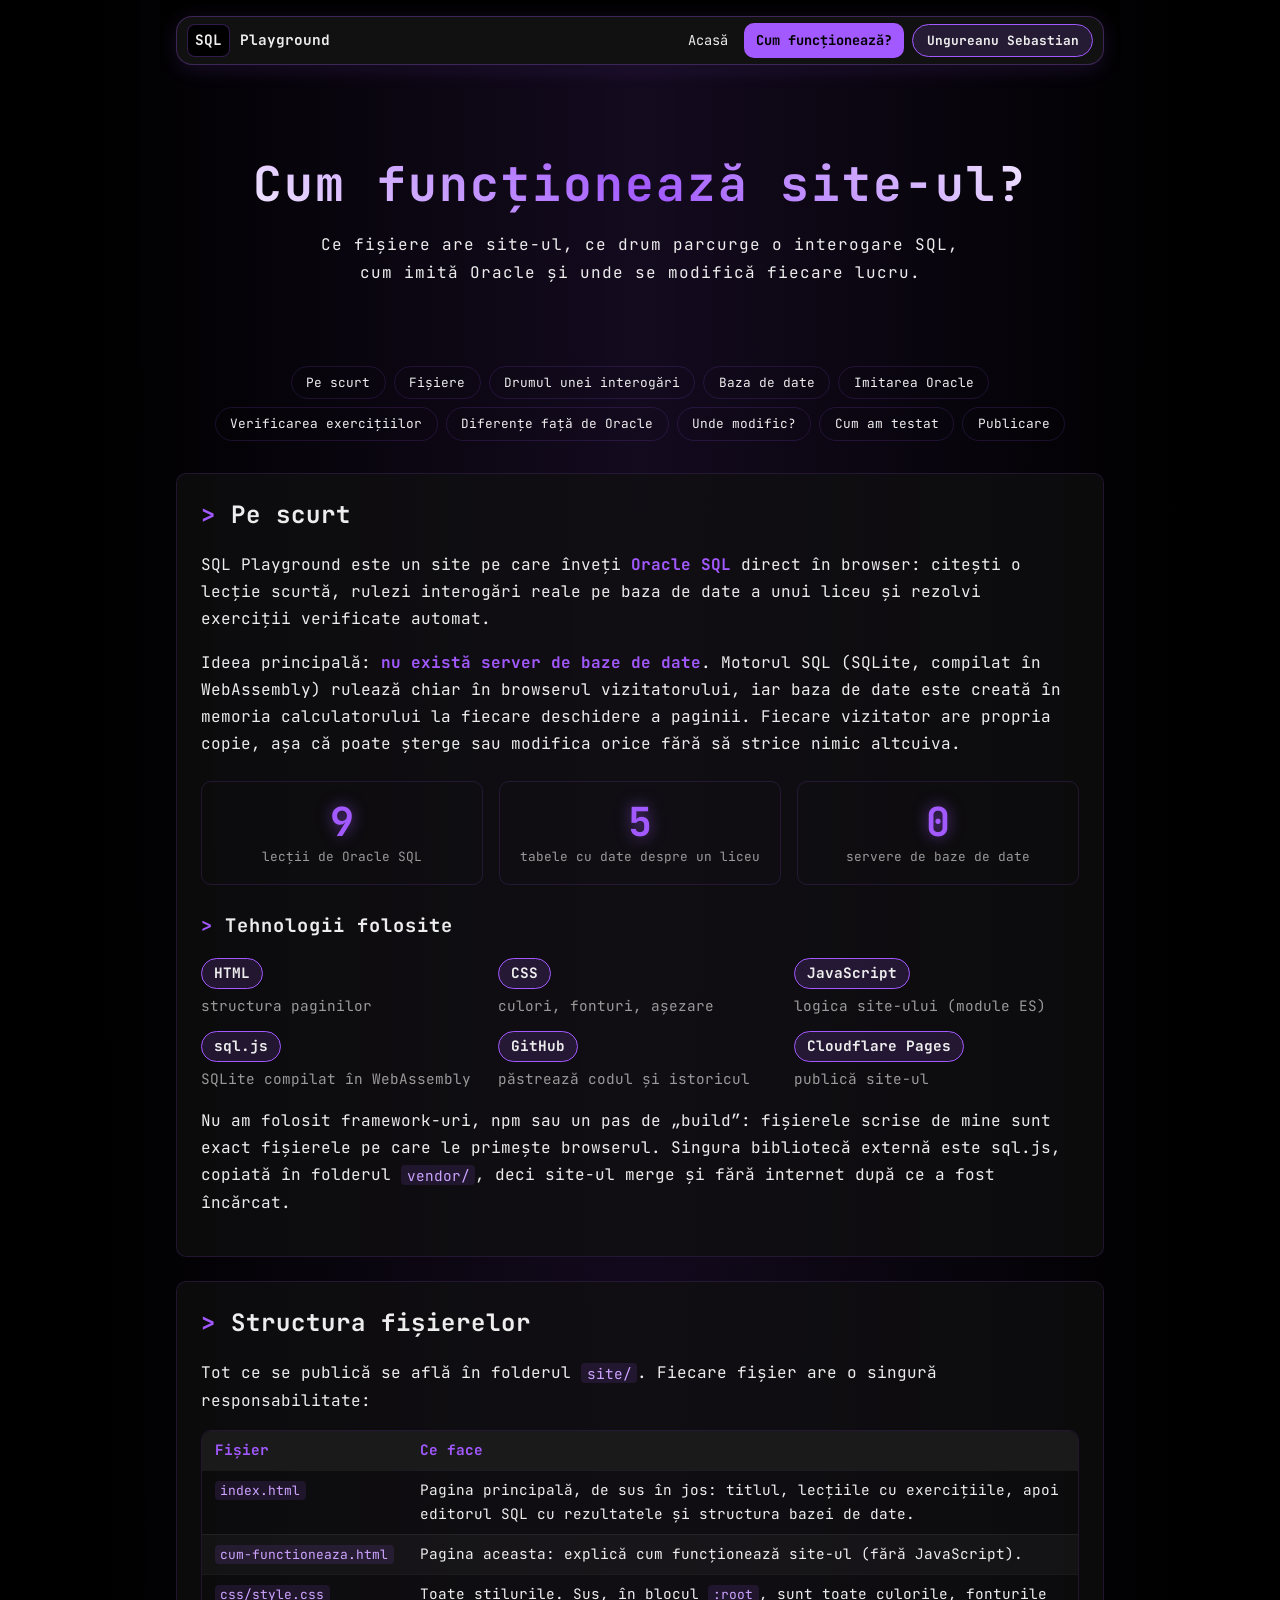
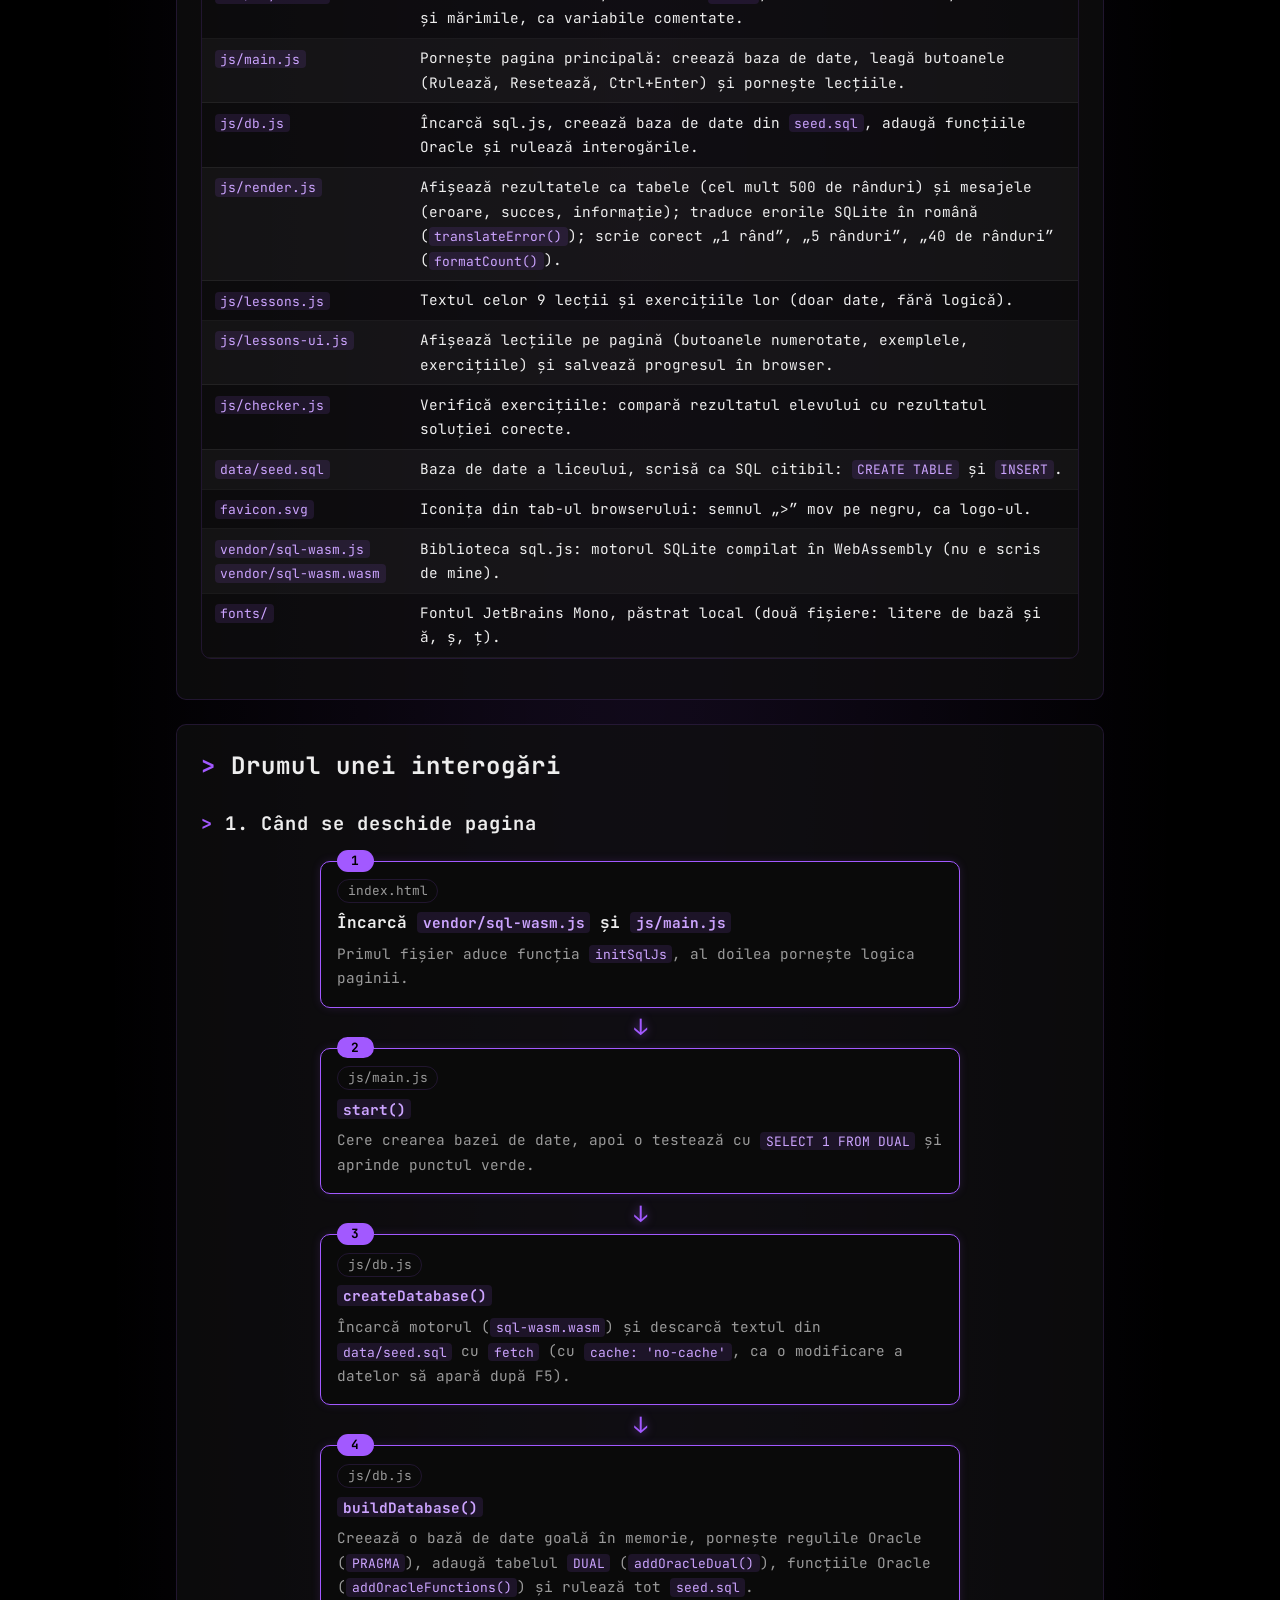
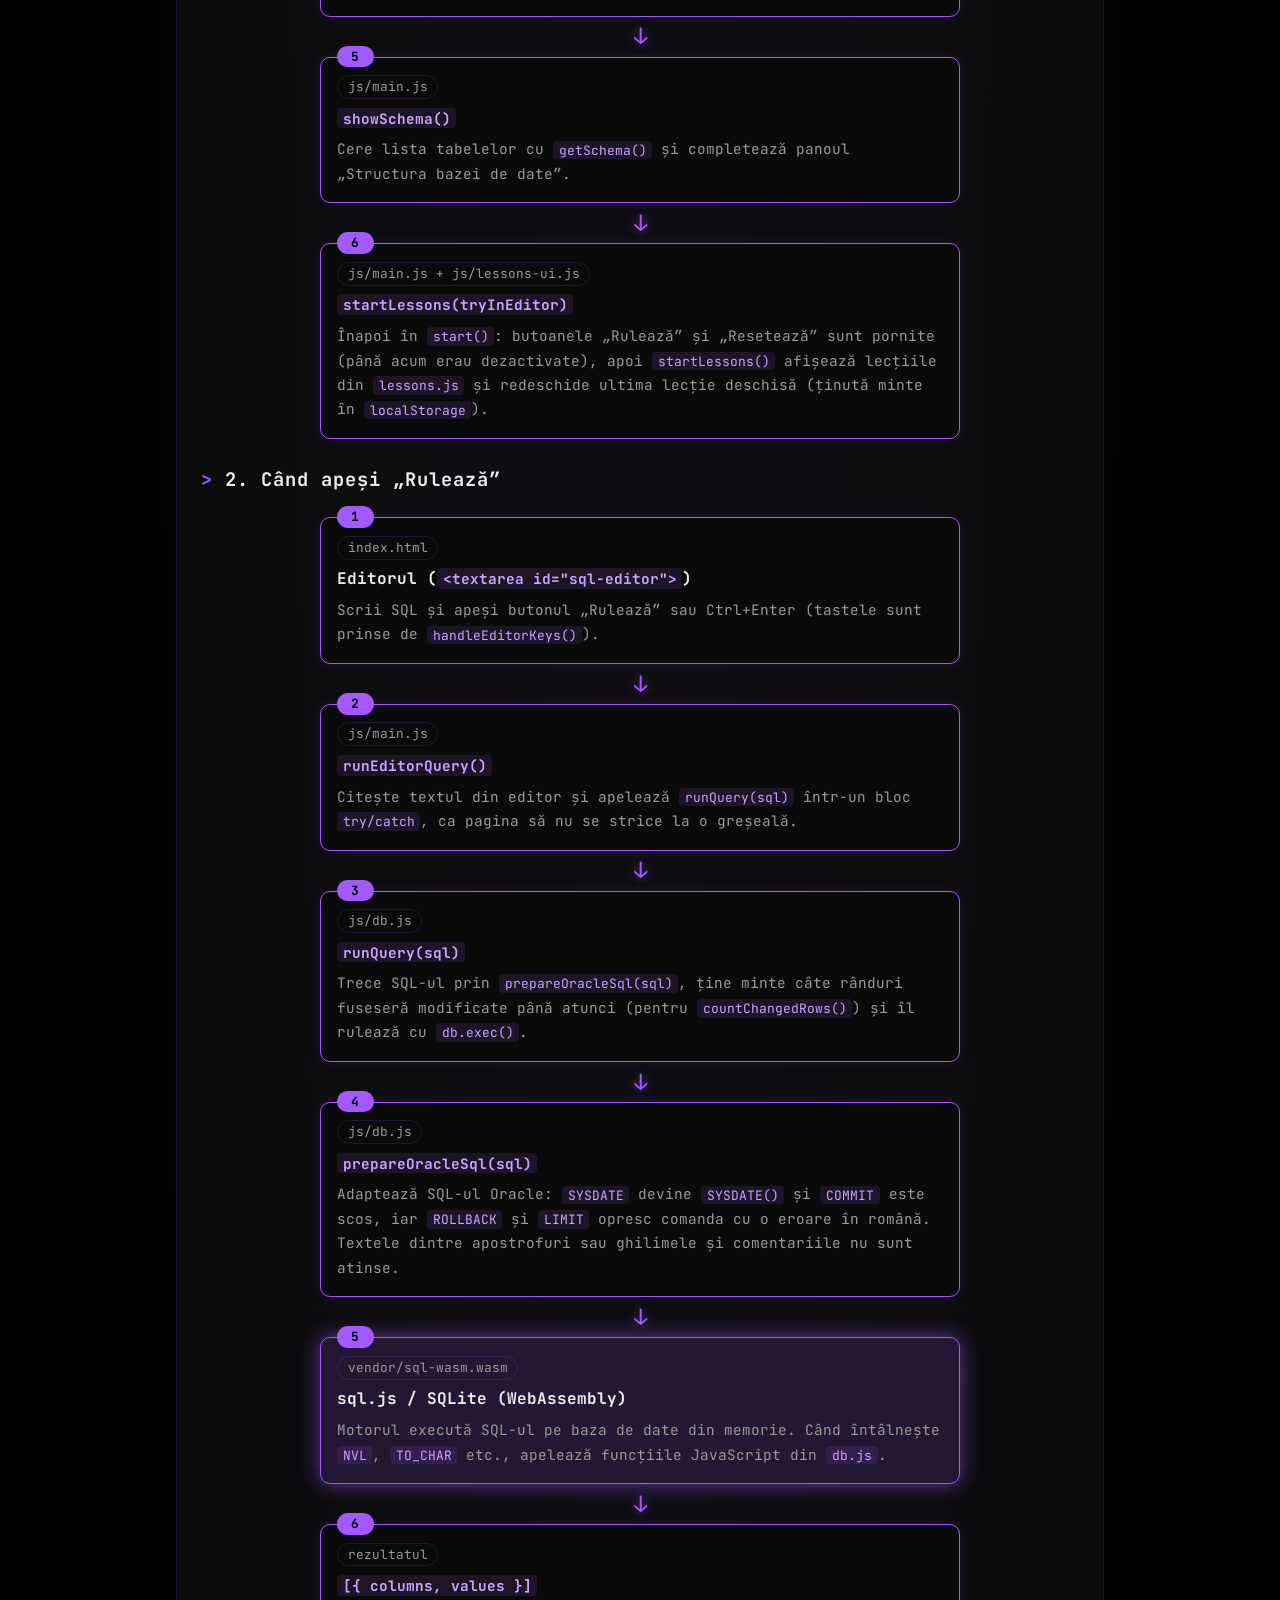
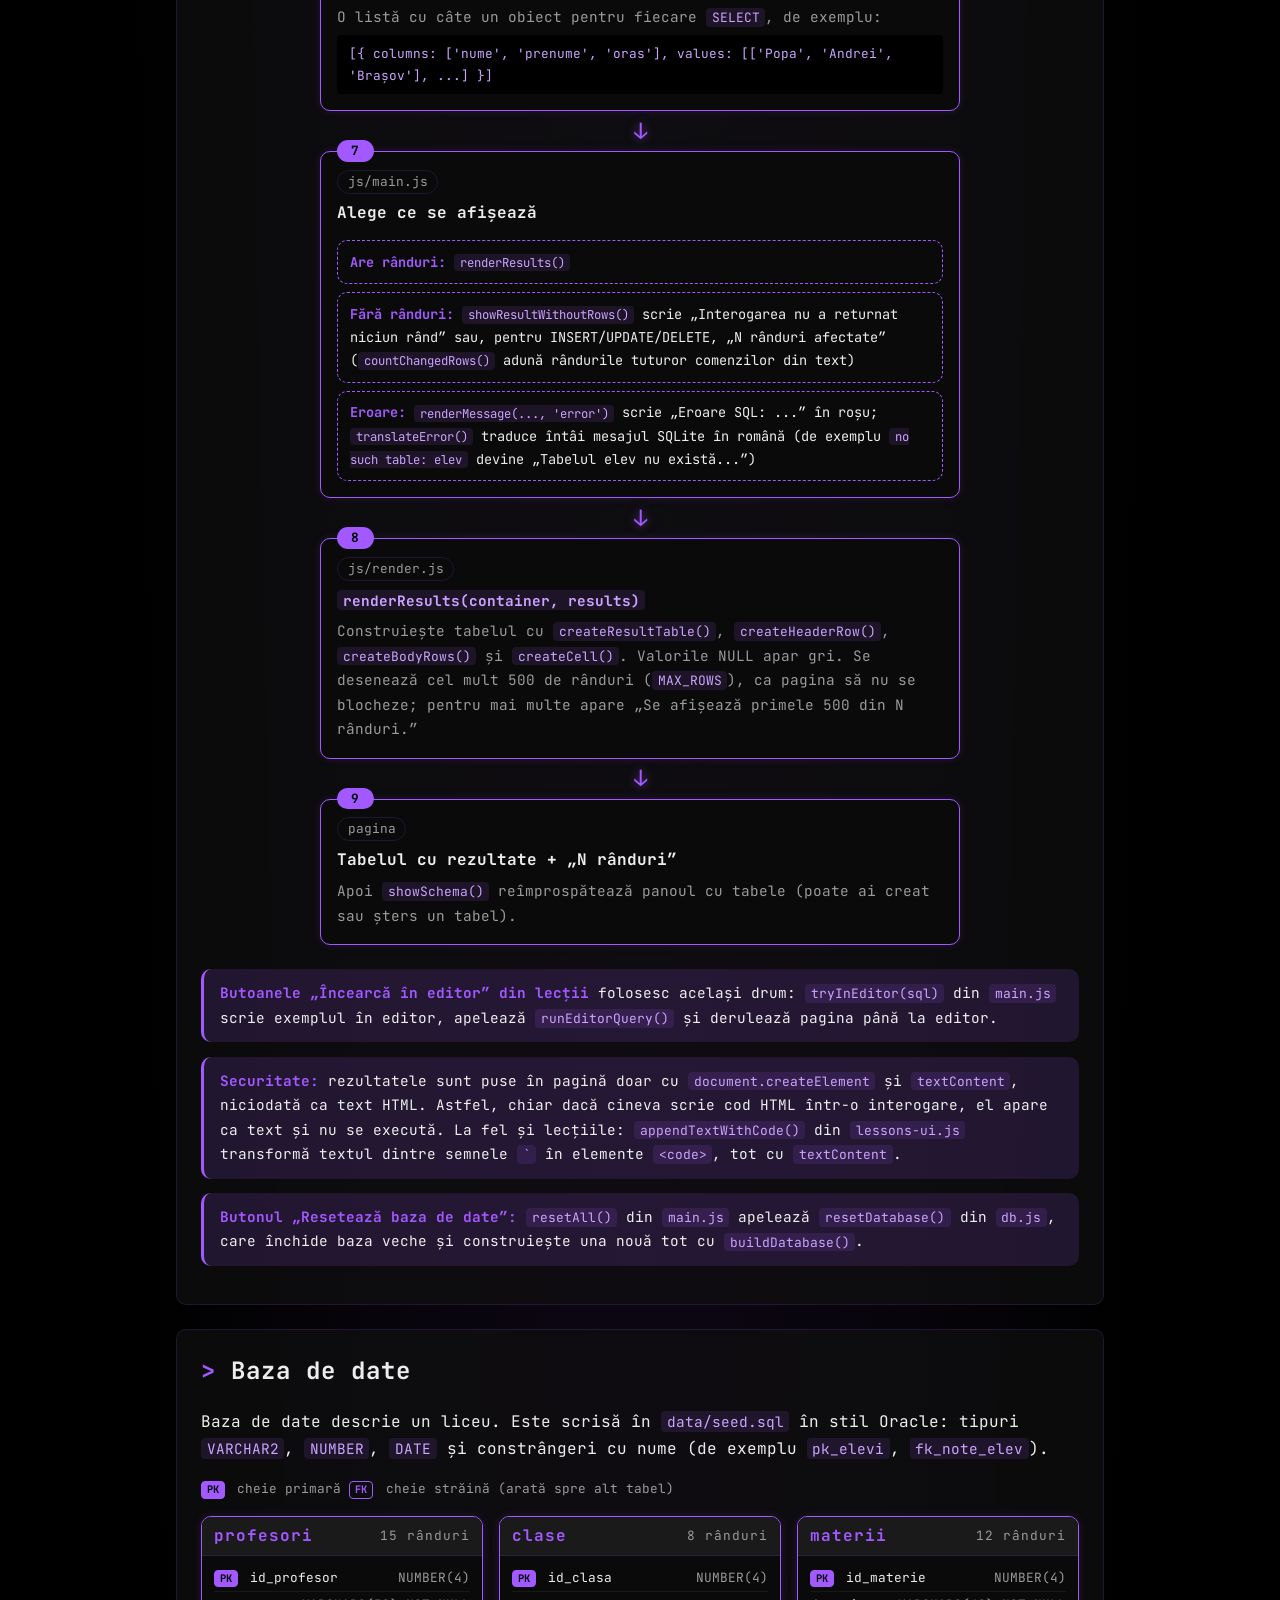
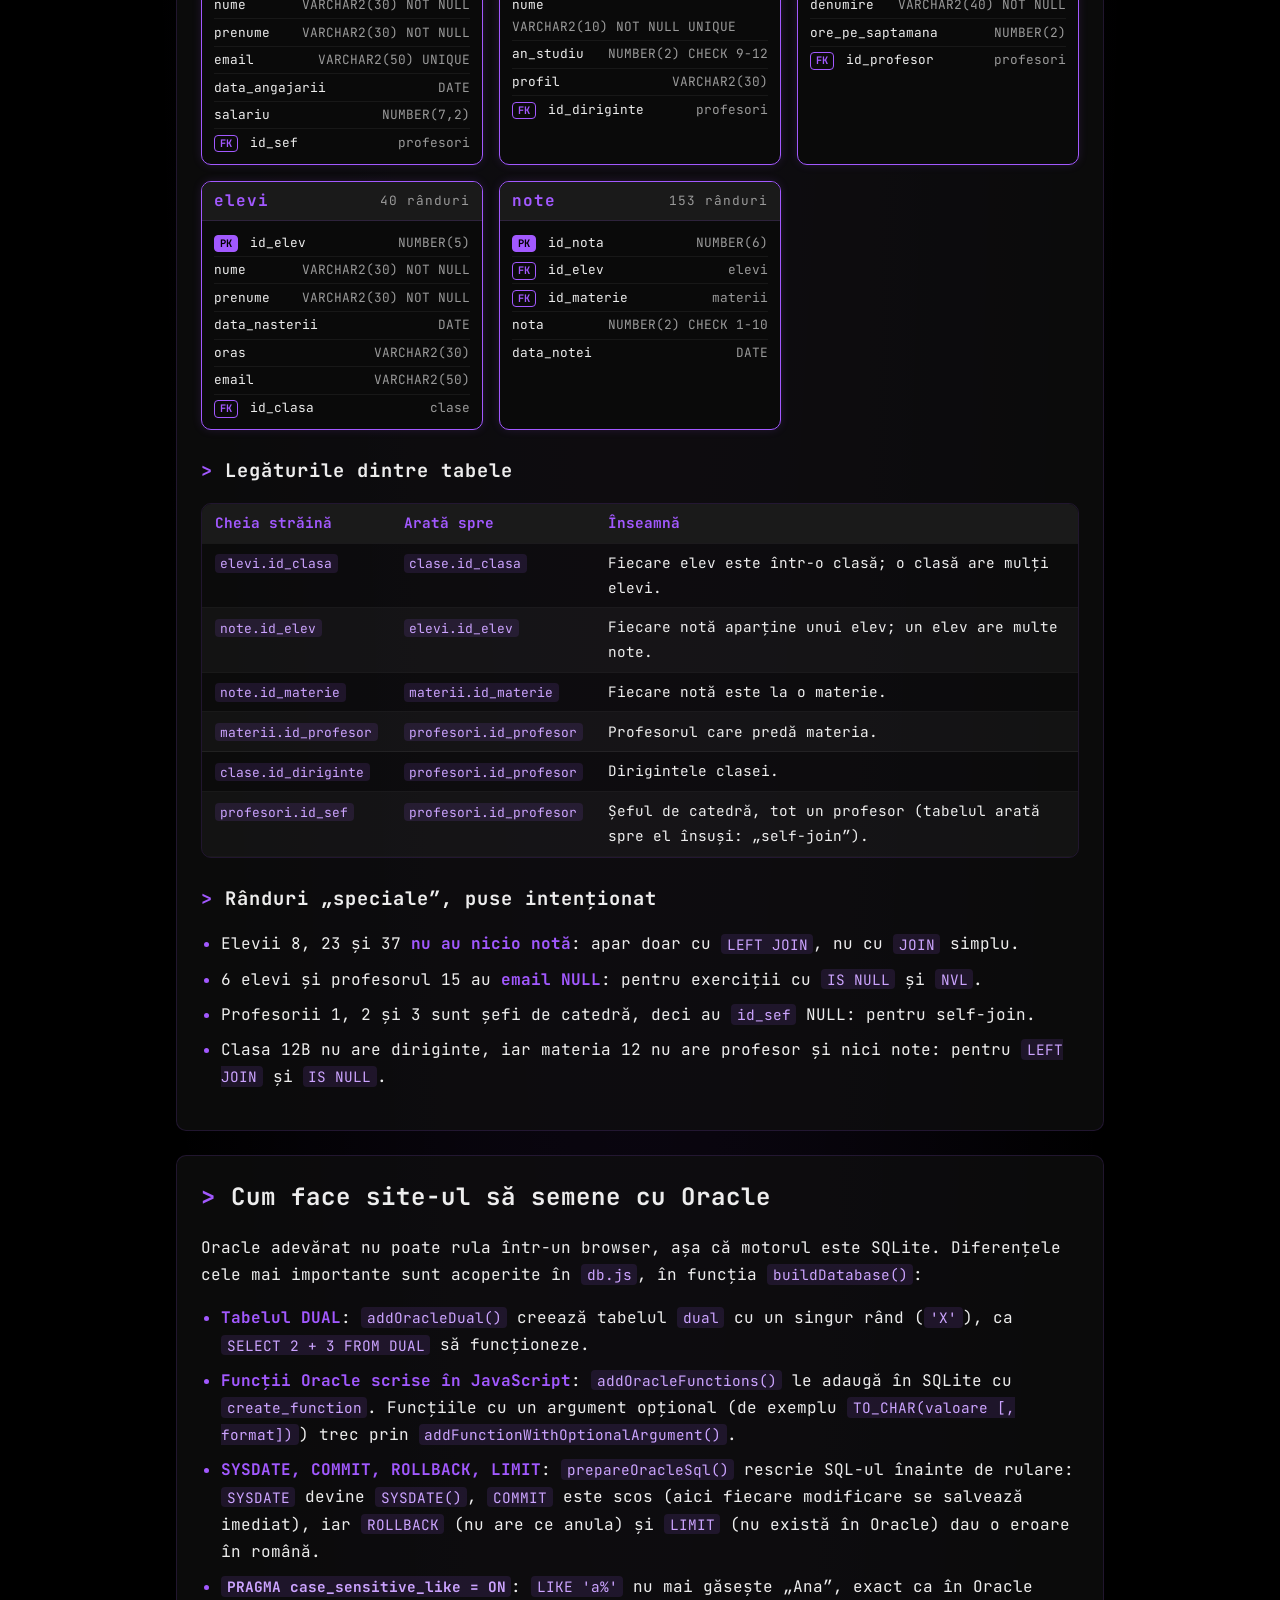
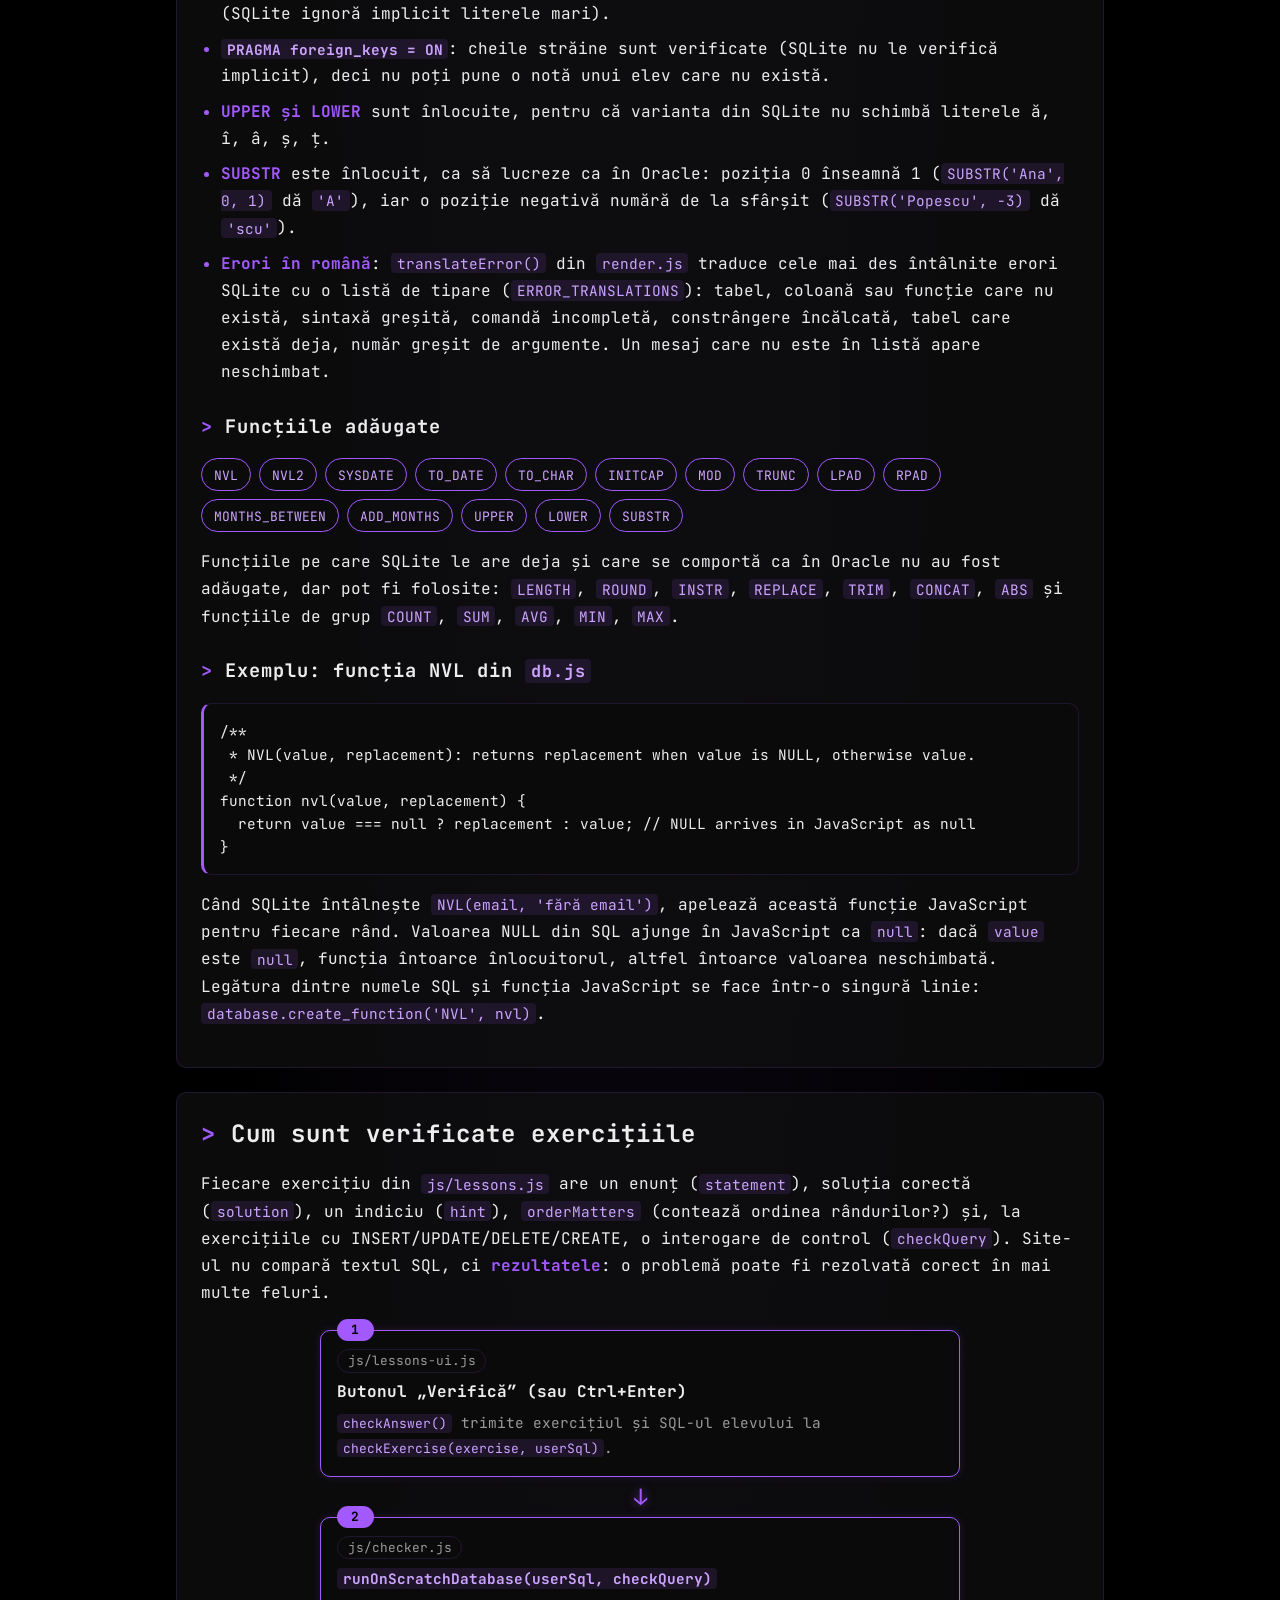
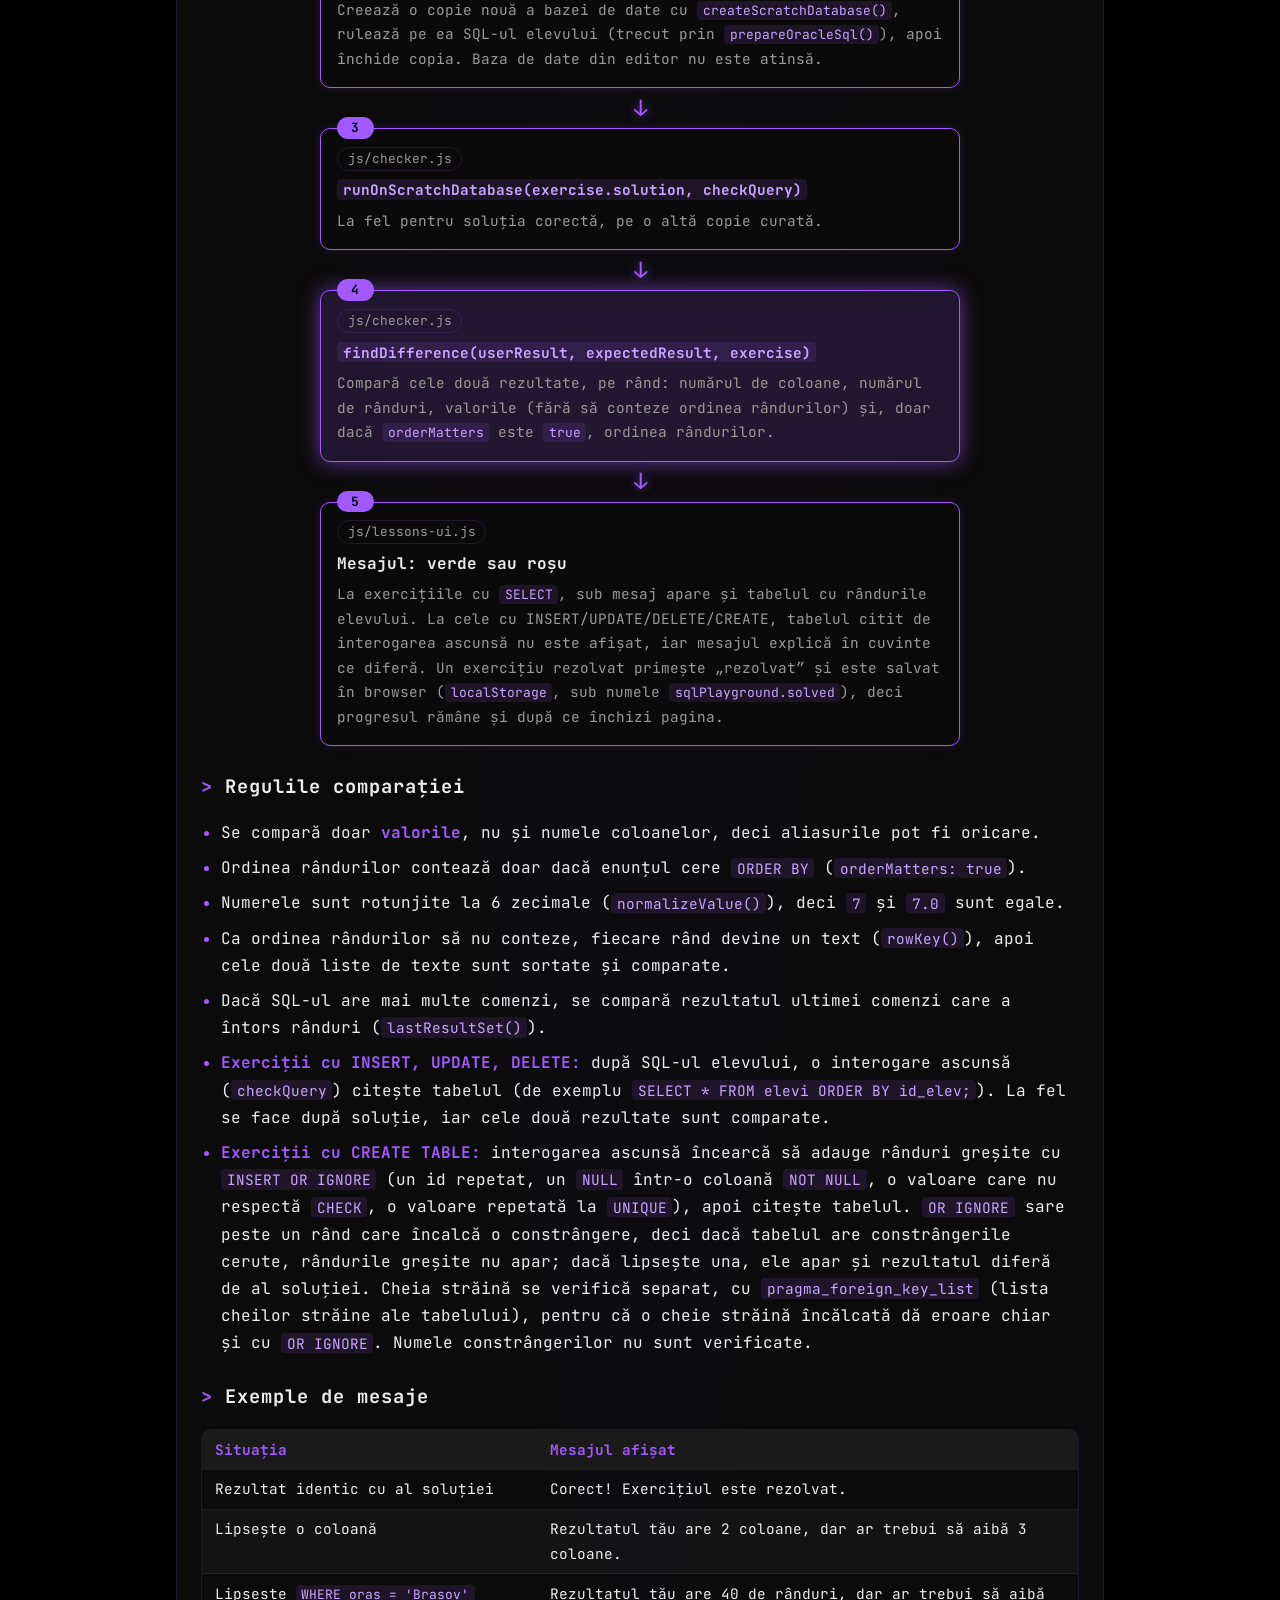
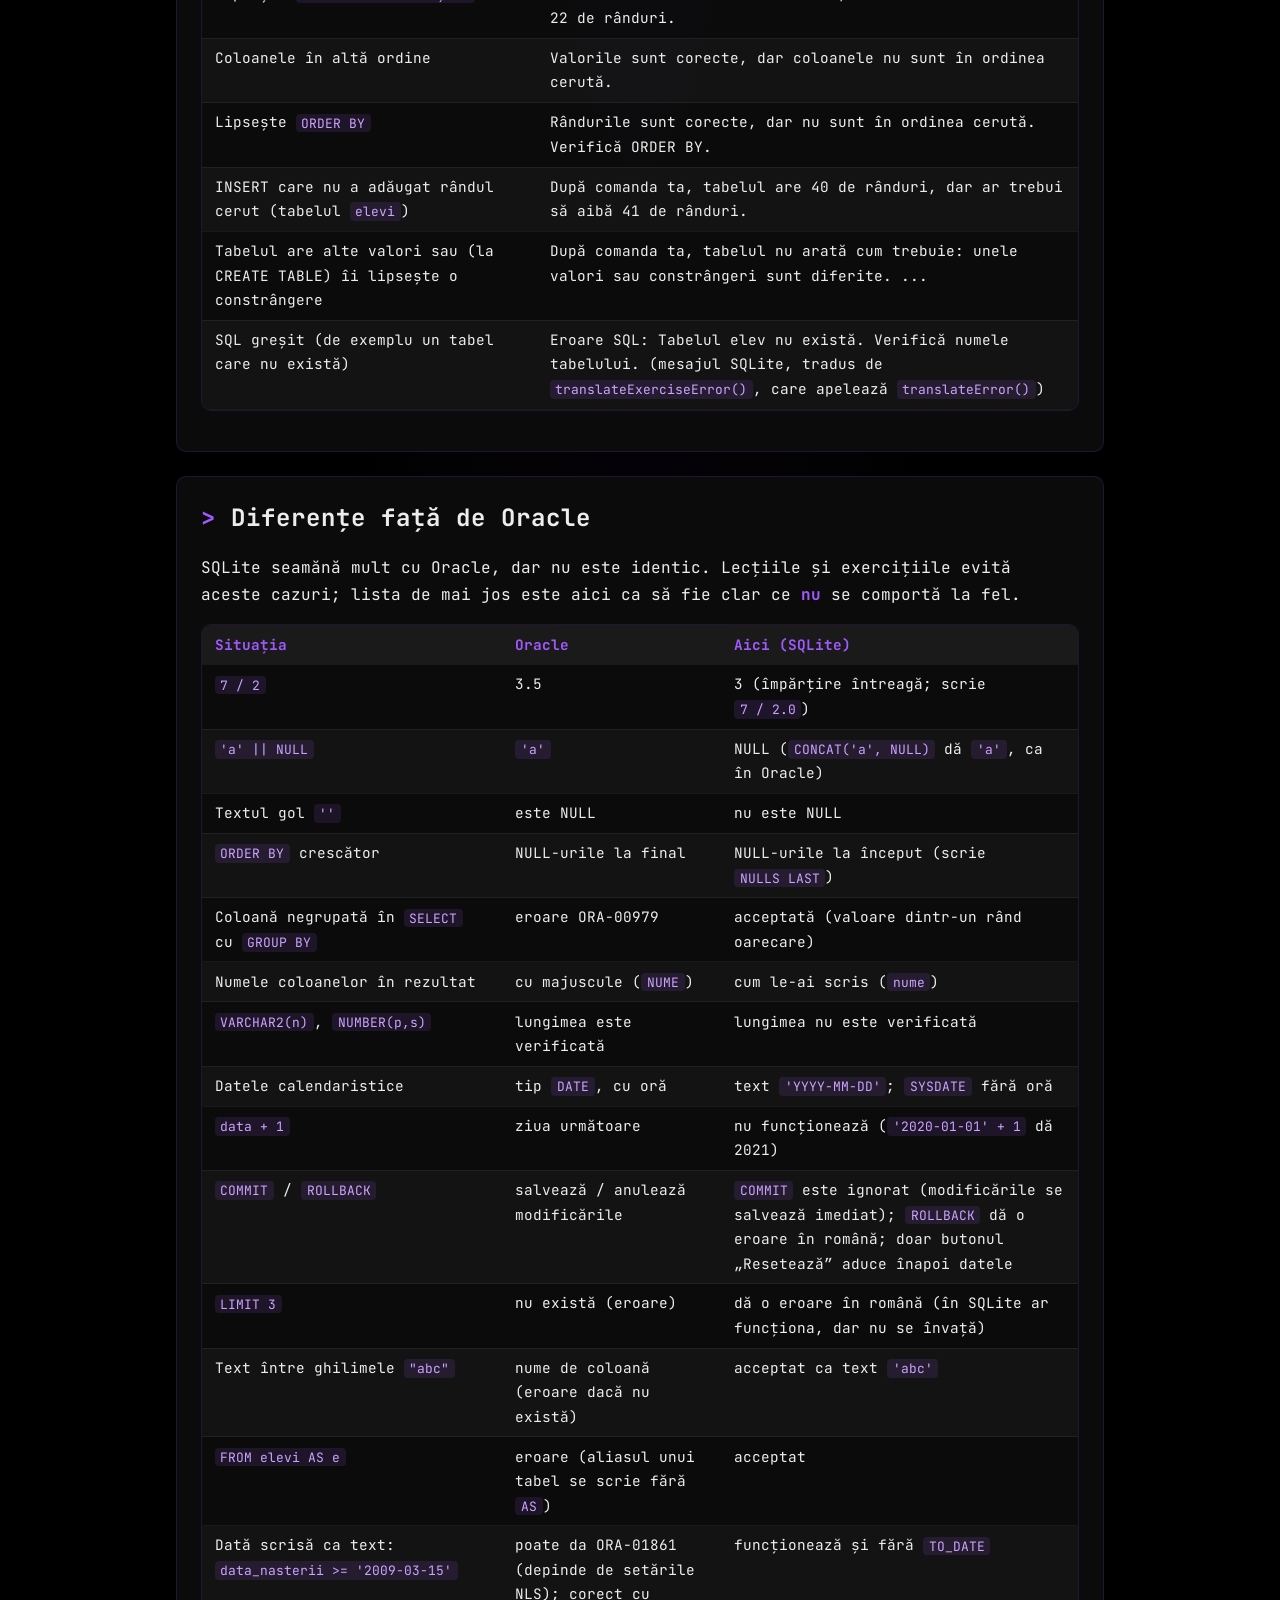
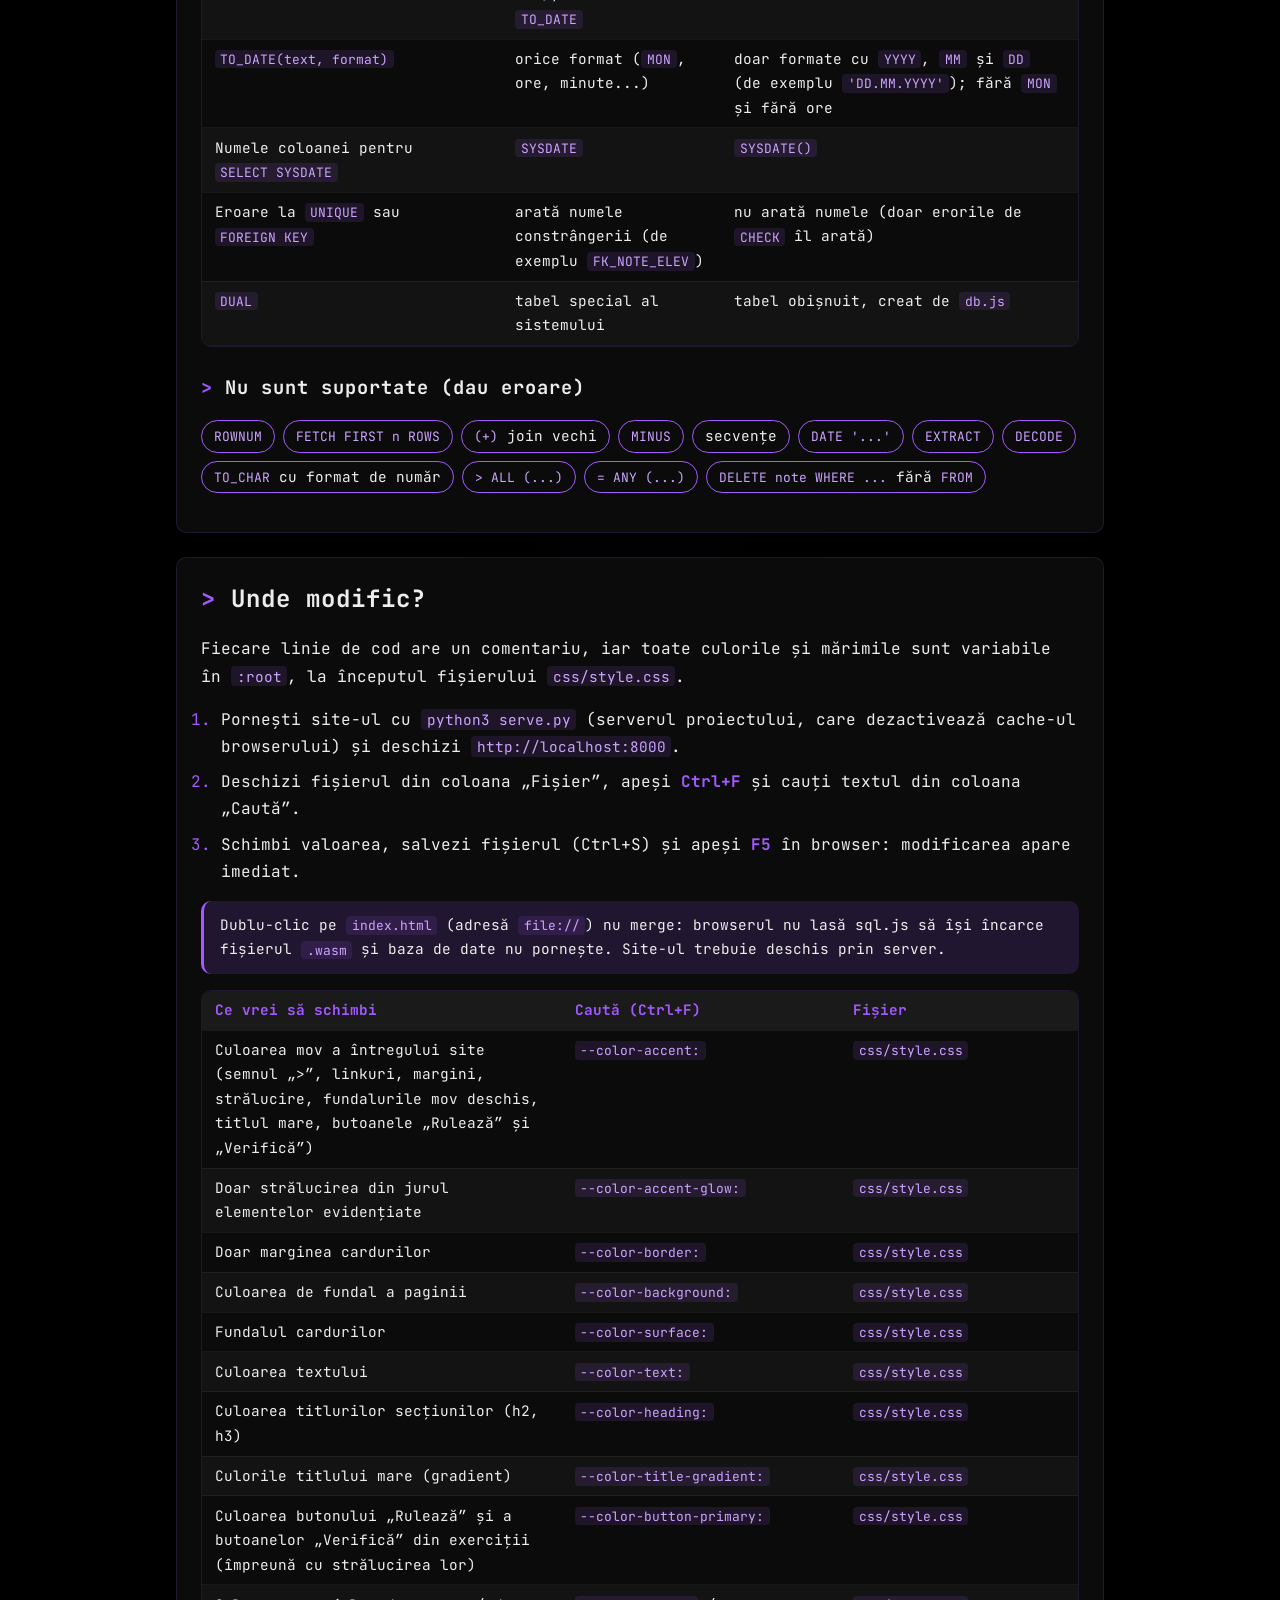
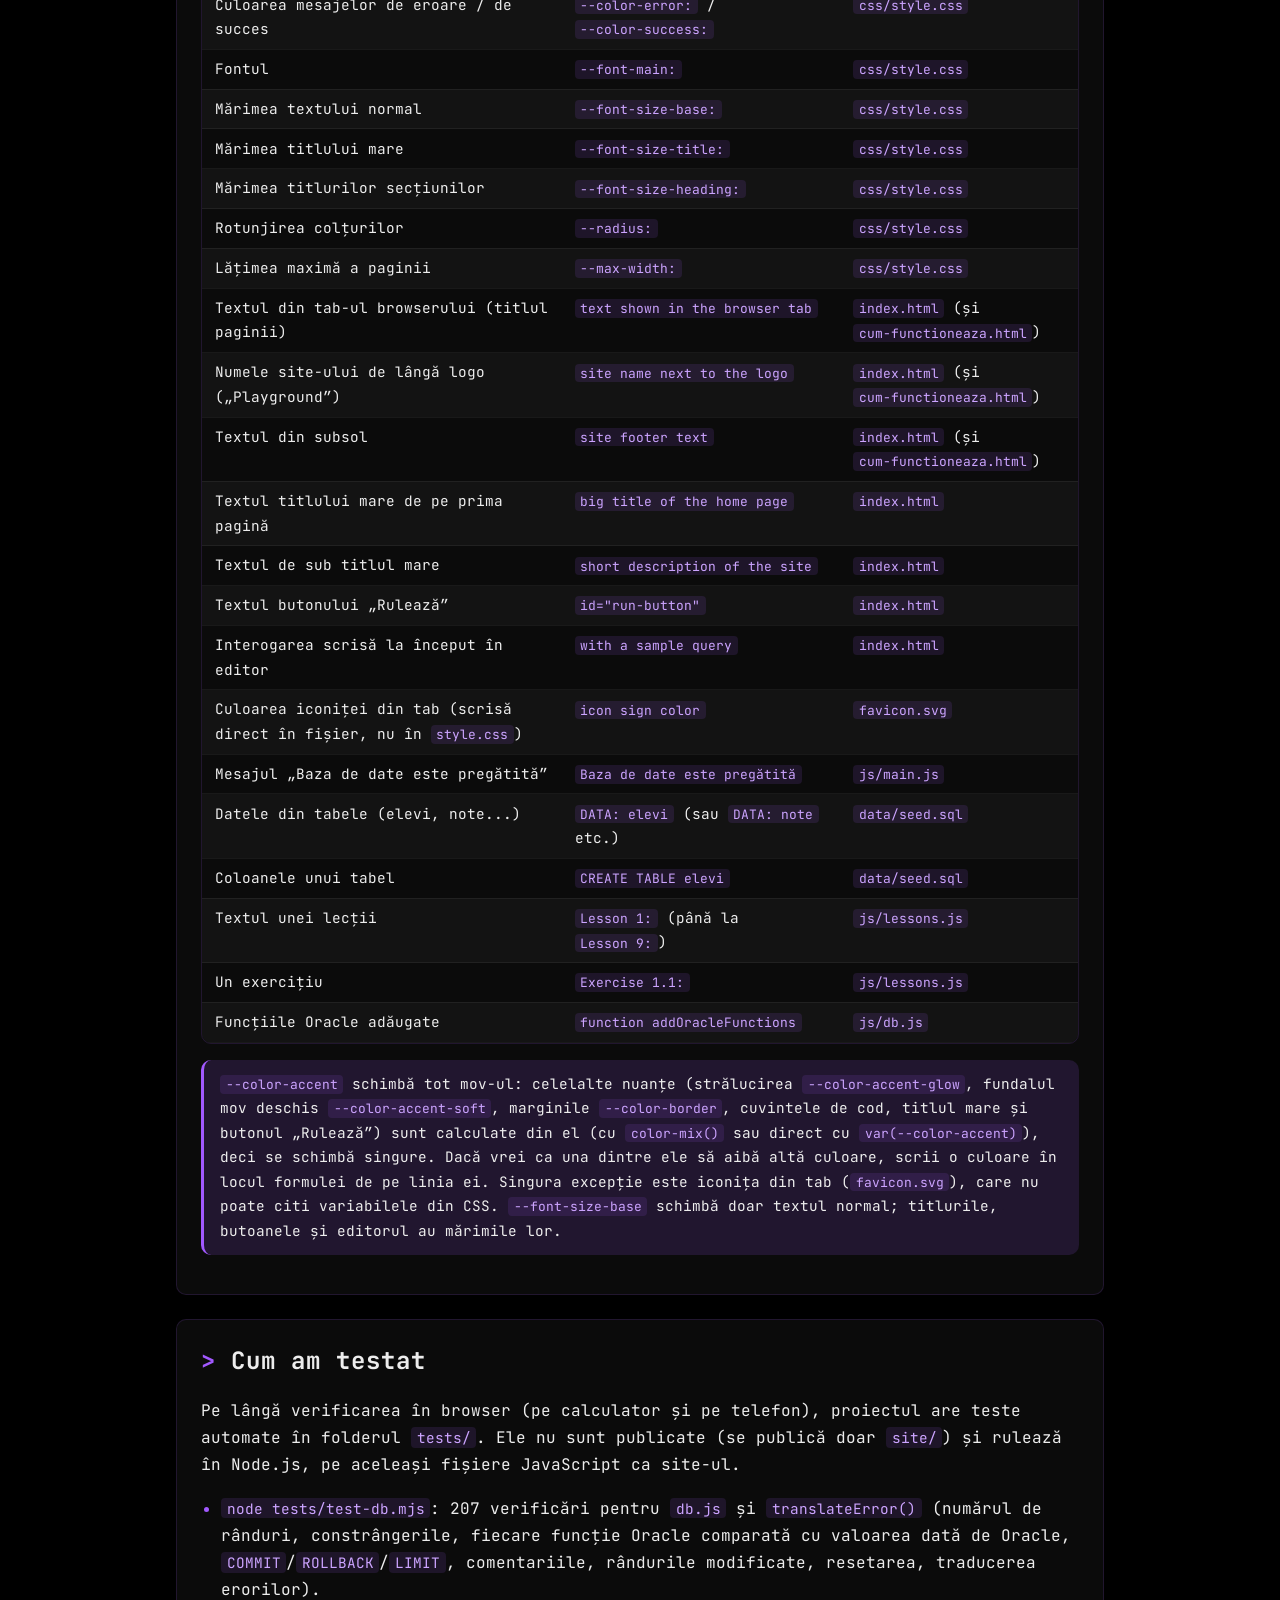
==== commit afec7570: "Add 3-column desktop layout with sticky editor and schema, author name pill Co-Authored-By: Claude O" ====
--- a/site/cum-functioneaza.html
+++ b/site/cum-functioneaza.html
@@ -25,6 +25,7 @@
         <a href="index.html">Acasă</a> <!-- link to the home page -->
         <a href="cum-functioneaza.html" aria-current="page">Cum funcționează?</a> <!-- link to this page (current page) -->
       </nav>
+      <span class="author-pill">Ungureanu Sebastian</span> <!-- author name pill in the menu bar -->
     </div>
   </header>
 
--- a/site/css/style.css
+++ b/site/css/style.css
@@ -58,7 +58,10 @@
   --max-width: 60rem; /* maximum width of the page content */
   --editor-height: 10rem; /* starting height of the SQL editor */
   --results-max-height: 24rem; /* maximum height of a result table (taller tables scroll) */
-  --schema-panel-width: 16rem; /* width of the "Structura bazei de date" panel on computers */
+  --schema-panel-width: 15rem; /* width of the "Structura bazei de date" panel (left column on computers) */
+  --editor-column-width: 28rem; /* width of the SQL editor column (right column on computers) */
+  --max-width-home: 110rem; /* maximum width of the home page (3 columns: structure, lessons, editor) */
+  --sticky-top: 5.5rem; /* distance from the top of the screen of the fixed columns (room for the menu bar) */
 
   /* Lessons and exercises */
   --color-chip-background: #111111; /* background color of the numbered lesson buttons */
@@ -90,11 +93,12 @@
 /* ===== Top menu bar (floating capsule, stays at the top when scrolling) ===== */
 .site-header {
   position: sticky; /* stays visible at the top while scrolling */
-  top: var(--space); /* distance from the top of the screen */
+  top: 0; /* stuck to the very top of the screen */
   z-index: 10; /* stays above the page content */
   max-width: var(--max-width); /* same width as the page content */
-  margin: var(--space) auto 0; /* centered, with space above */
-  padding: 0 var(--space); /* side space on small screens */
+  margin: 0 auto; /* centered */
+  padding: var(--space) var(--space) 0.5rem; /* space above the capsule and side space on small screens */
+  background: linear-gradient(to bottom, var(--color-background) 75%, transparent); /* dark strip behind the menu bar, so scrolled text does not show above it */
 }
 
 .site-header-inner { /* the visible capsule of the menu bar */
@@ -150,6 +154,36 @@
   background: var(--color-accent); /* current page link: purple background */
   color: #000000; /* current page link: black text */
   font-weight: 700; /* current page link: bold */
+}
+
+/* ===== Author name pill ("Ungureanu Sebastian") in the menu bar ===== */
+.author-pill {
+  padding: 0.3rem 0.85rem; /* space inside the name pill */
+  border: 1px solid var(--color-accent); /* accent-colored border of the name pill */
+  border-radius: var(--radius-pill); /* pill shape */
+  background: var(--color-accent-soft); /* light accent background of the name pill */
+  color: var(--color-text); /* author name color */
+  font-size: 0.8rem; /* author name size */
+  font-weight: 700; /* bold author name */
+  white-space: nowrap; /* keep the name on one line */
+}
+
+@media (min-width: 700px) { /* computers and tablets: logo left, then menu and name pill on the right */
+  .brand { /* the logo */
+    margin-right: auto; /* push the menu and the name pill to the right */
+  }
+}
+
+@media (max-width: 699px) { /* phones: first row logo + name pill, second row the menu */
+  .author-pill { /* the name pill on phones */
+    font-size: 0.7rem; /* smaller author name on phones */
+    padding: 0.2rem 0.6rem; /* smaller name pill on phones */
+  }
+
+  .site-nav { /* the menu on phones */
+    order: 1; /* move the menu after the name pill, on its own row */
+    width: 100%; /* the menu takes a whole row */
+  }
 }
 
 /* ===== Main content ===== */
@@ -276,21 +310,78 @@
   margin-bottom: 2rem; /* space below the editor section */
 }
 
-.editor-layout { /* the grid with the editor and the structure panel */
-  display: grid; /* editor and structure panel placed in a grid */
-  grid-template-columns: minmax(0, 1fr); /* phones: one column (editor above, structure panel below) */
-  gap: 1.5rem; /* space between the editor and the structure panel */
-  align-items: start; /* each box is only as tall as its content */
-}
-
-@media (min-width: 900px) { /* screens at least 900px wide (computers) */
-  .editor-layout { /* the editor grid on computers */
-    grid-template-columns: minmax(0, 1fr) var(--schema-panel-width); /* computers: editor on the left, structure panel on the right */
-  }
-}
-
-.editor-layout > .card { /* the boxes directly inside the editor grid */
-  margin-bottom: 0; /* the grid gap already adds the space between boxes */
+/* ===== Home page layout: lessons, SQL editor, database structure ===== */
+/* Phones: one column (lessons, then editor, then structure).
+   Tablets: lessons on top, editor and structure side by side under them.
+   Computers: 3 columns (structure left, lessons middle, editor right); the structure and the editor
+   stay on screen while only the lessons scroll. */
+.workspace {
+  display: grid; /* the three parts are placed in a grid */
+  grid-template-columns: minmax(0, 1fr); /* phones: one column */
+  grid-template-areas: /* phones: order of the parts, top to bottom */
+    "lessons"
+    "editor"
+    "schema";
+  gap: 1.5rem; /* space between the parts */
+  align-items: start; /* each part is only as tall as its content */
+}
+
+#lessons { /* the lessons part of the grid */
+  grid-area: lessons; /* goes in the "lessons" place */
+}
+
+#editor { /* the SQL editor part of the grid */
+  grid-area: editor; /* goes in the "editor" place */
+}
+
+#schema { /* the database structure part of the grid */
+  grid-area: schema; /* goes in the "schema" place */
+  margin-bottom: 0; /* the grid gap already adds the space */
+}
+
+@media (min-width: 800px) { /* tablets: editor and structure side by side under the lessons */
+  .workspace { /* the grid on tablets */
+    grid-template-columns: minmax(0, 1fr) var(--schema-panel-width); /* wide editor, narrow structure */
+    grid-template-areas: /* tablets: lessons on the whole first row */
+      "lessons lessons"
+      "editor schema";
+  }
+}
+
+@media (min-width: 1100px) { /* computers: 3 columns */
+  .home-page main, /* the home page content on computers */
+  .home-page .site-header { /* and its menu bar */
+    max-width: var(--max-width-home); /* wider than the other pages, so 3 columns fit */
+  }
+
+  .workspace { /* the grid on computers */
+    grid-template-columns: var(--schema-panel-width) minmax(0, 1fr) var(--editor-column-width); /* structure | lessons | editor */
+    grid-template-areas: "schema lessons editor"; /* one row: structure left, lessons middle, editor right */
+  }
+
+  #editor, /* the editor column on computers */
+  #schema { /* and the structure column */
+    position: sticky; /* stays on screen while the lessons scroll */
+    top: var(--sticky-top); /* just under the menu bar */
+    max-height: calc(100vh - var(--sticky-top) - var(--space)); /* never taller than the screen */
+    overflow-y: auto; /* if the content is taller, it scrolls inside the column */
+  }
+
+  #editor h2 { /* the "Editor SQL" heading in the fixed column */
+    margin-top: 0; /* line up with the top of the other columns */
+  }
+
+  .lessons-section h2 { /* the "Lecții" heading in the middle column */
+    margin-top: 0; /* line up with the top of the other columns */
+  }
+
+  .home-page .hero { /* the big title area of the home page on computers */
+    padding: 2.5rem 0 2rem; /* less space above and below, so the 3 columns start higher */
+  }
+}
+
+.editor-card { /* the box with the editor, the buttons and the results */
+  margin-bottom: 0; /* the grid gap already adds the space */
 }
 
 .editor-label { /* the text above the editor ("Scrie o interogare SQL:") */
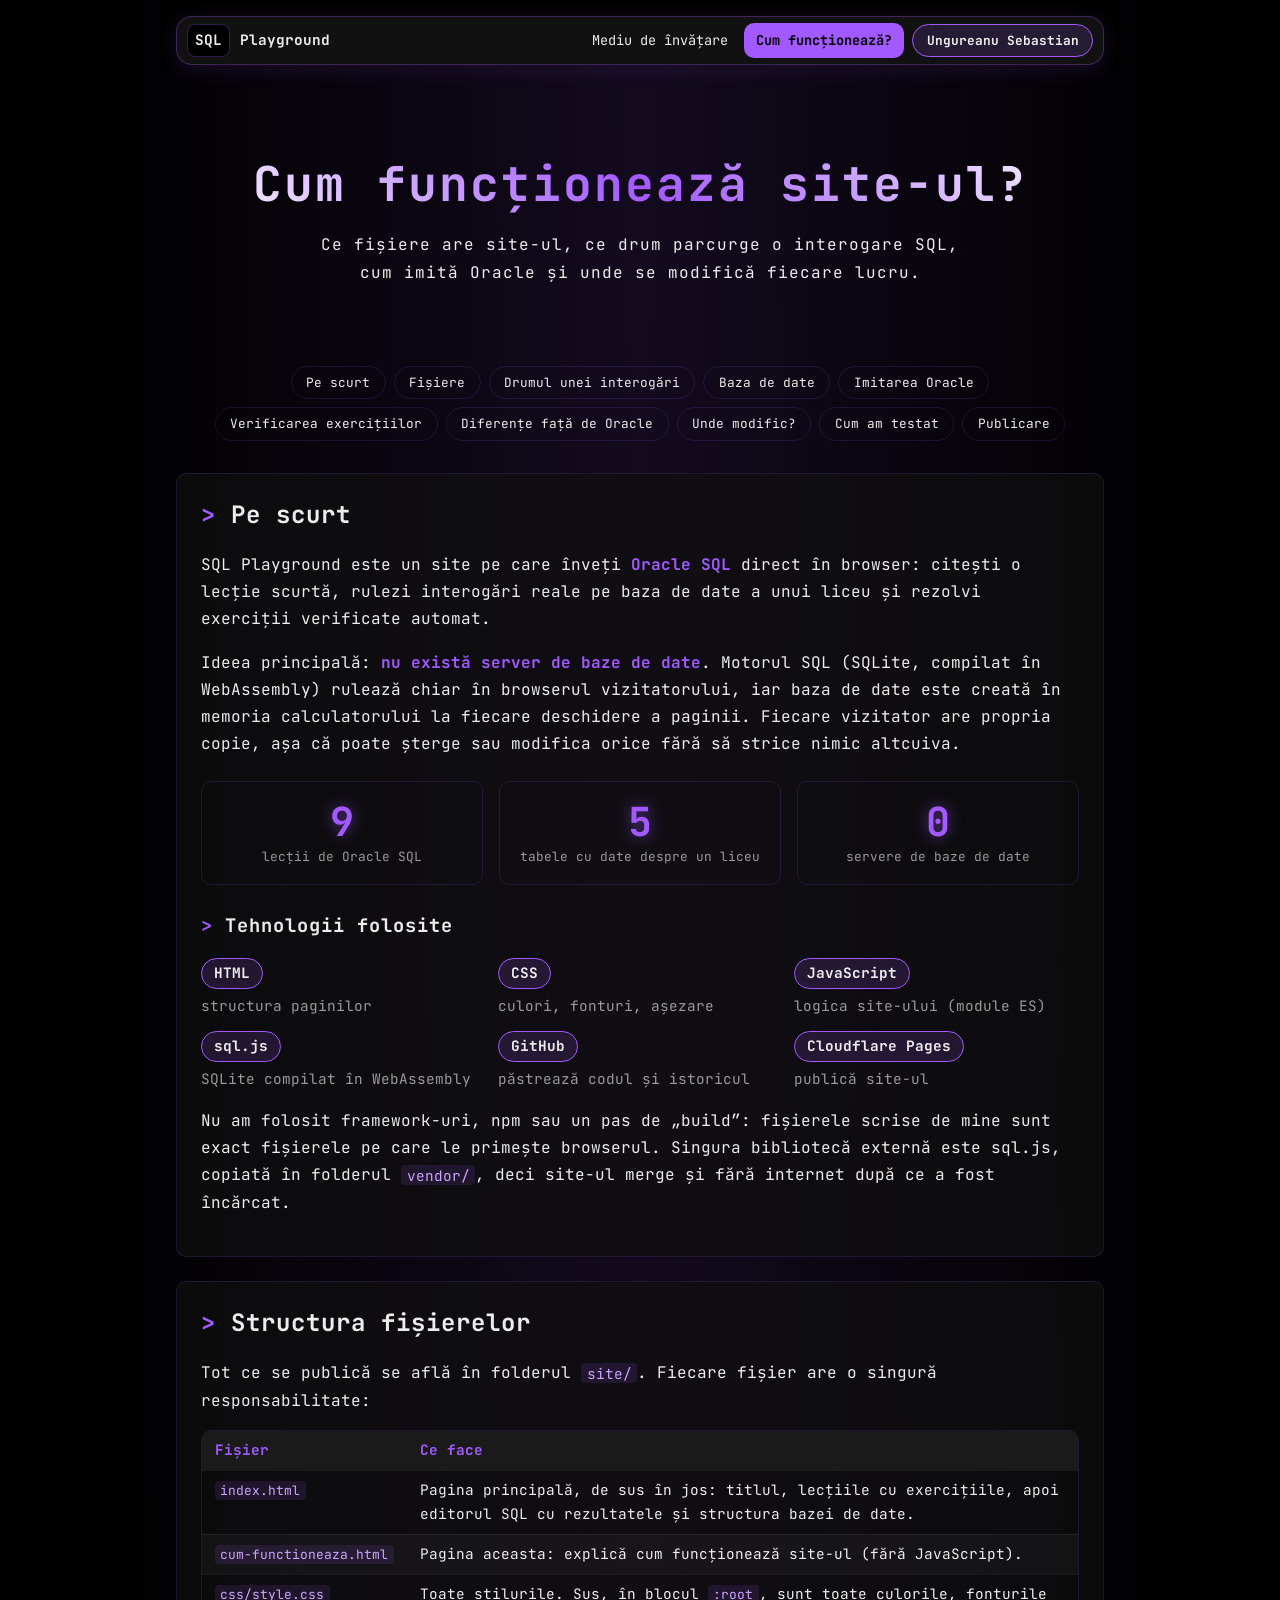
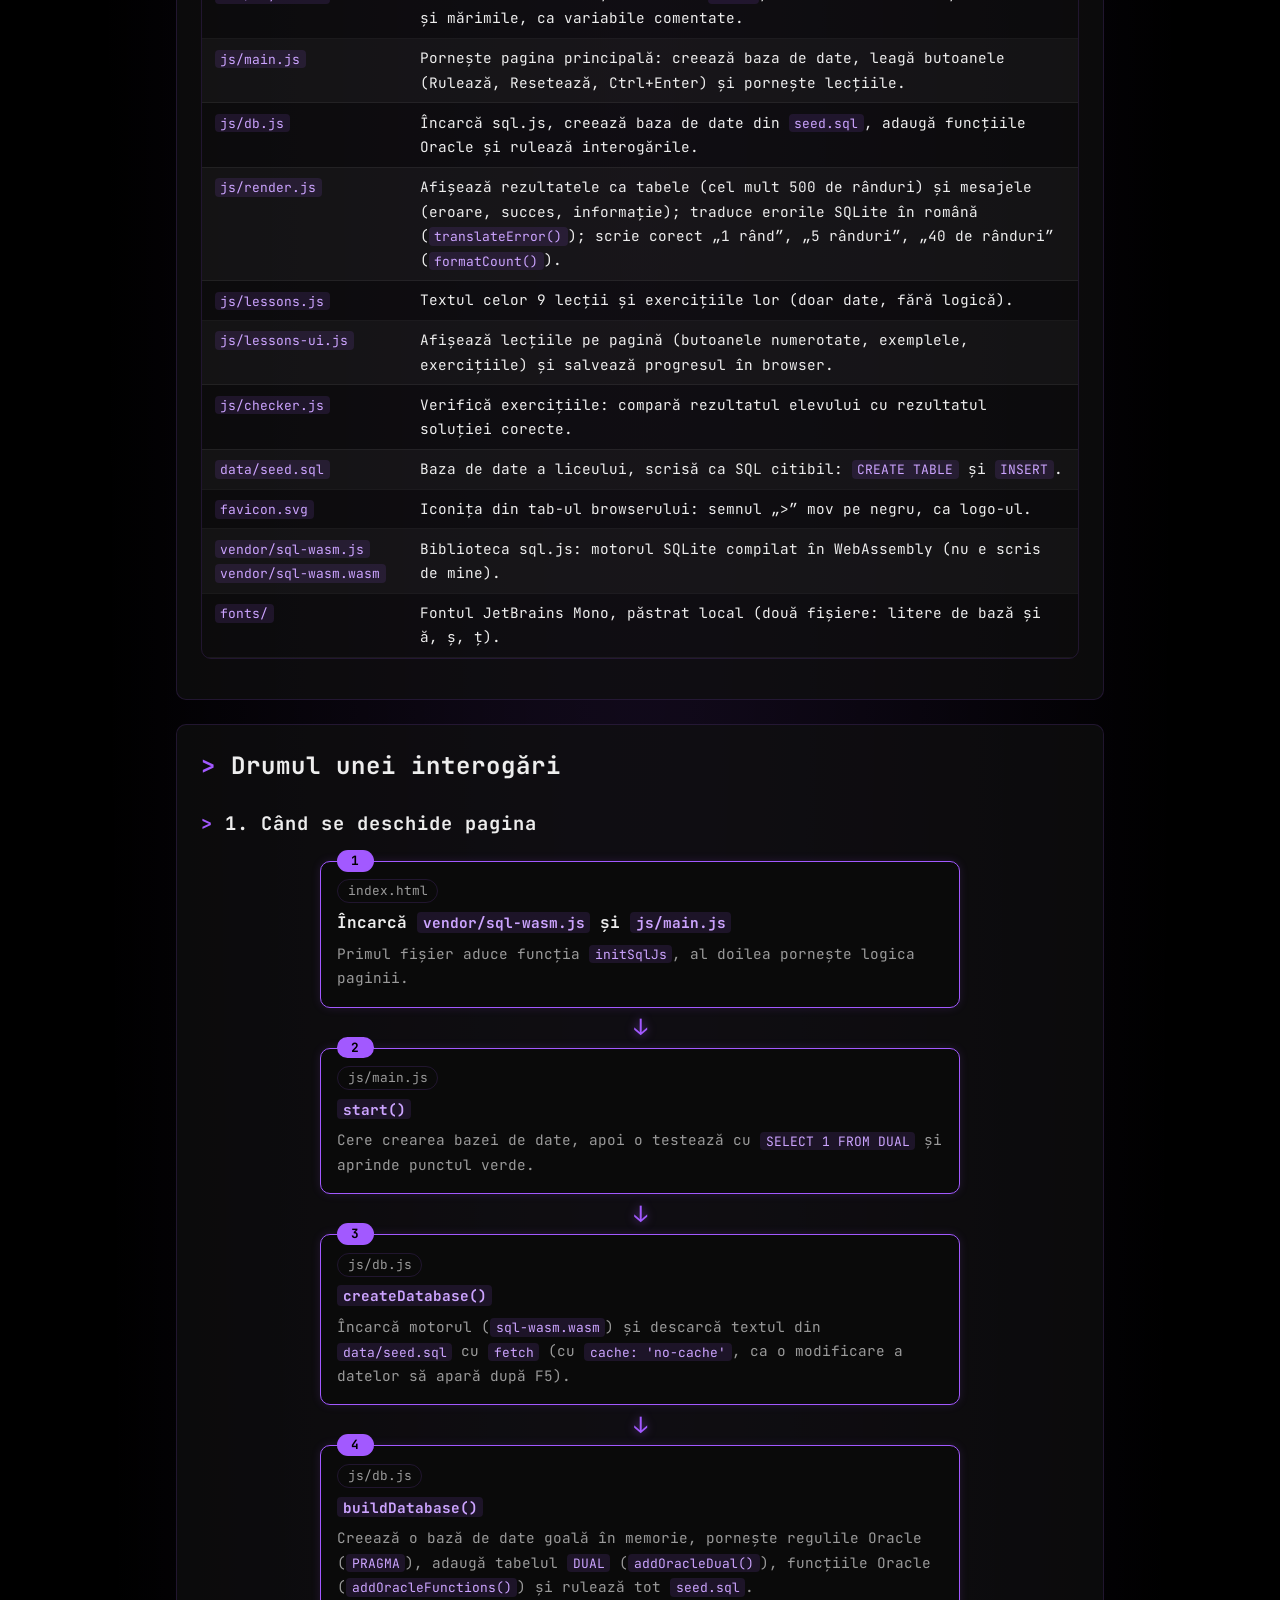
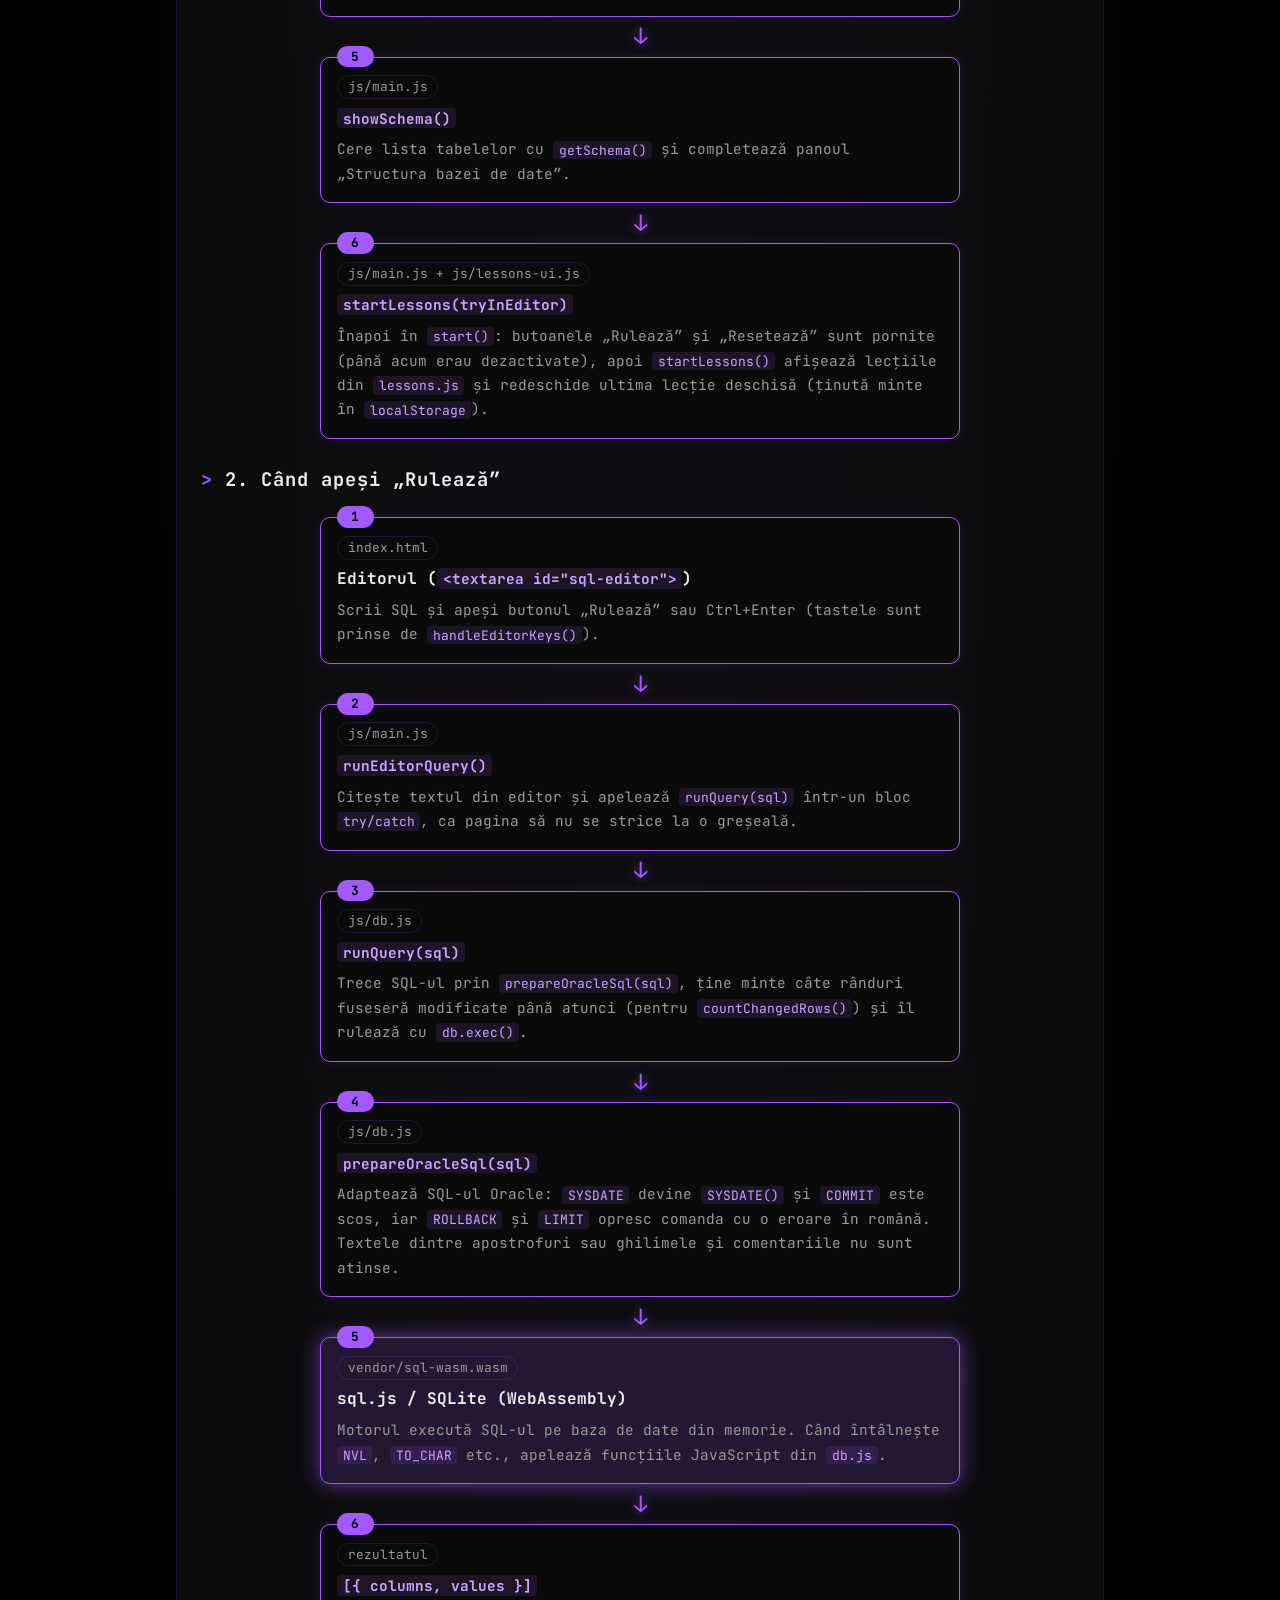
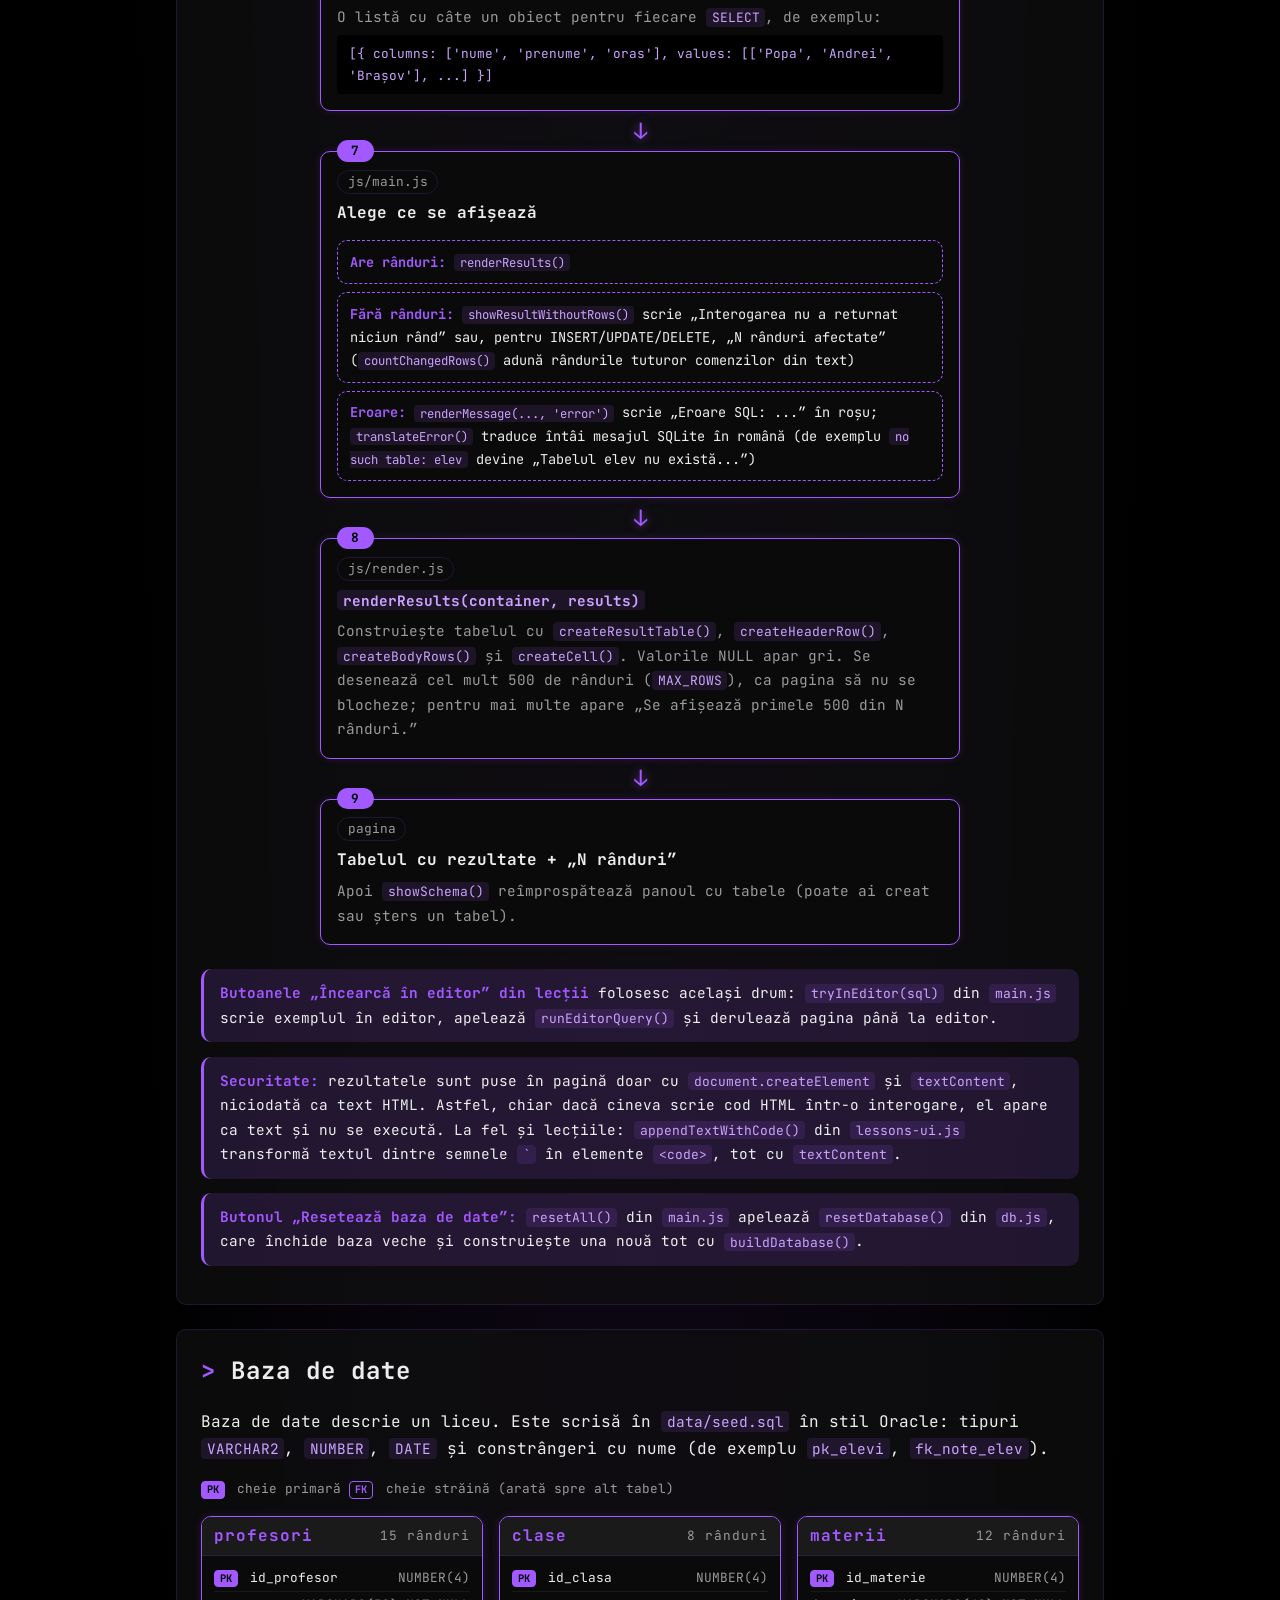
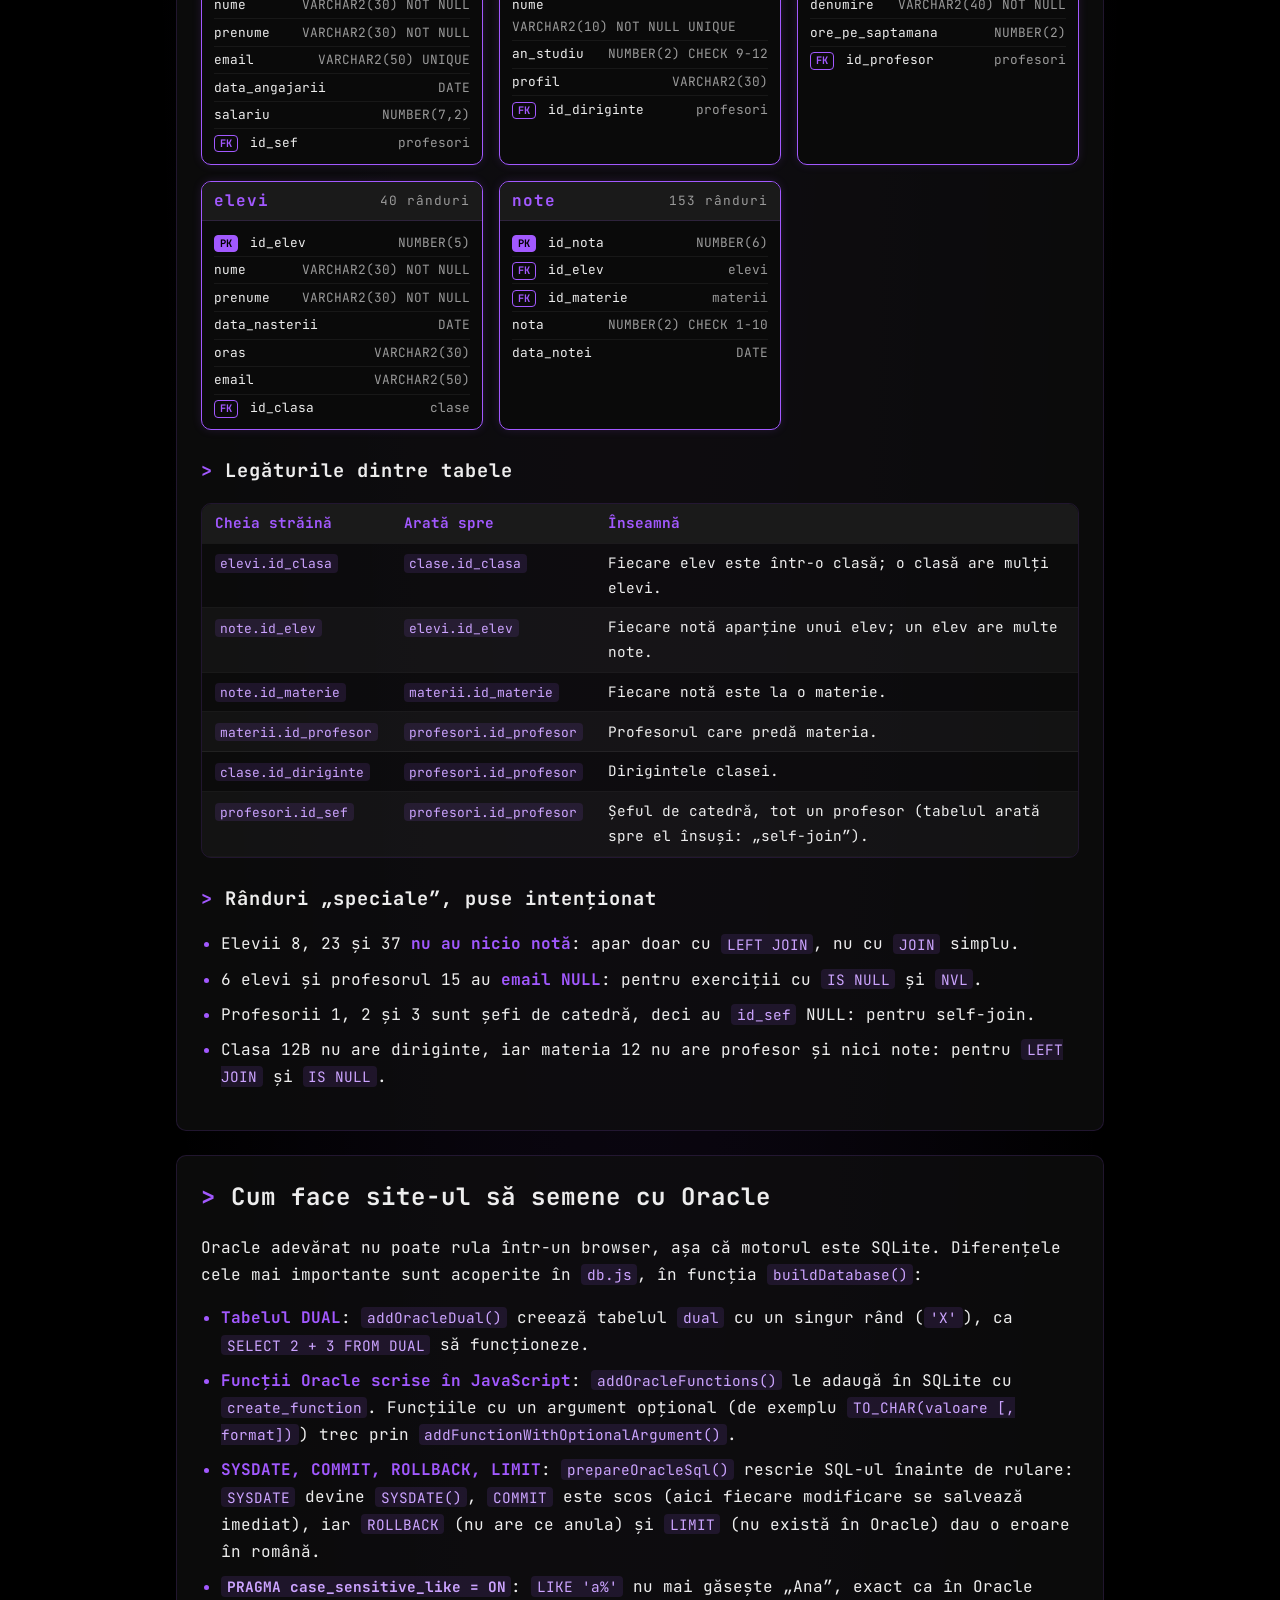
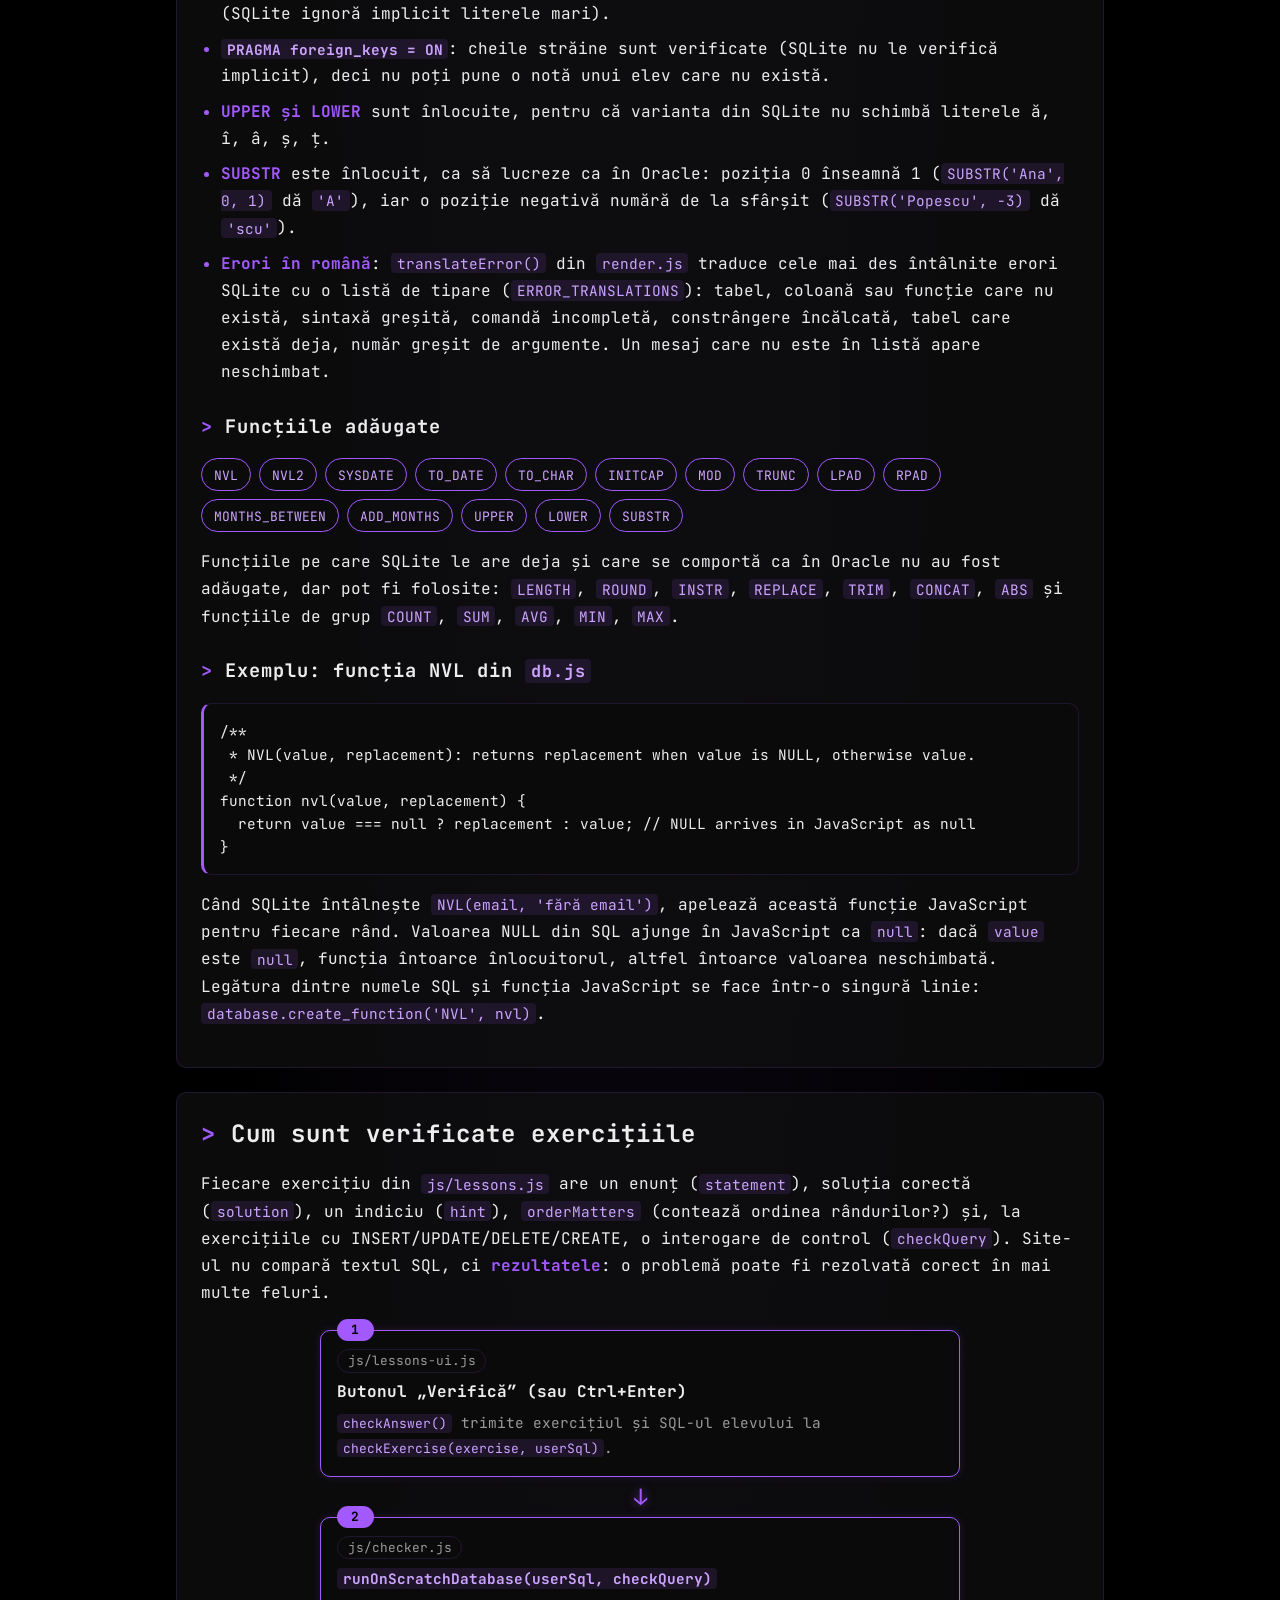
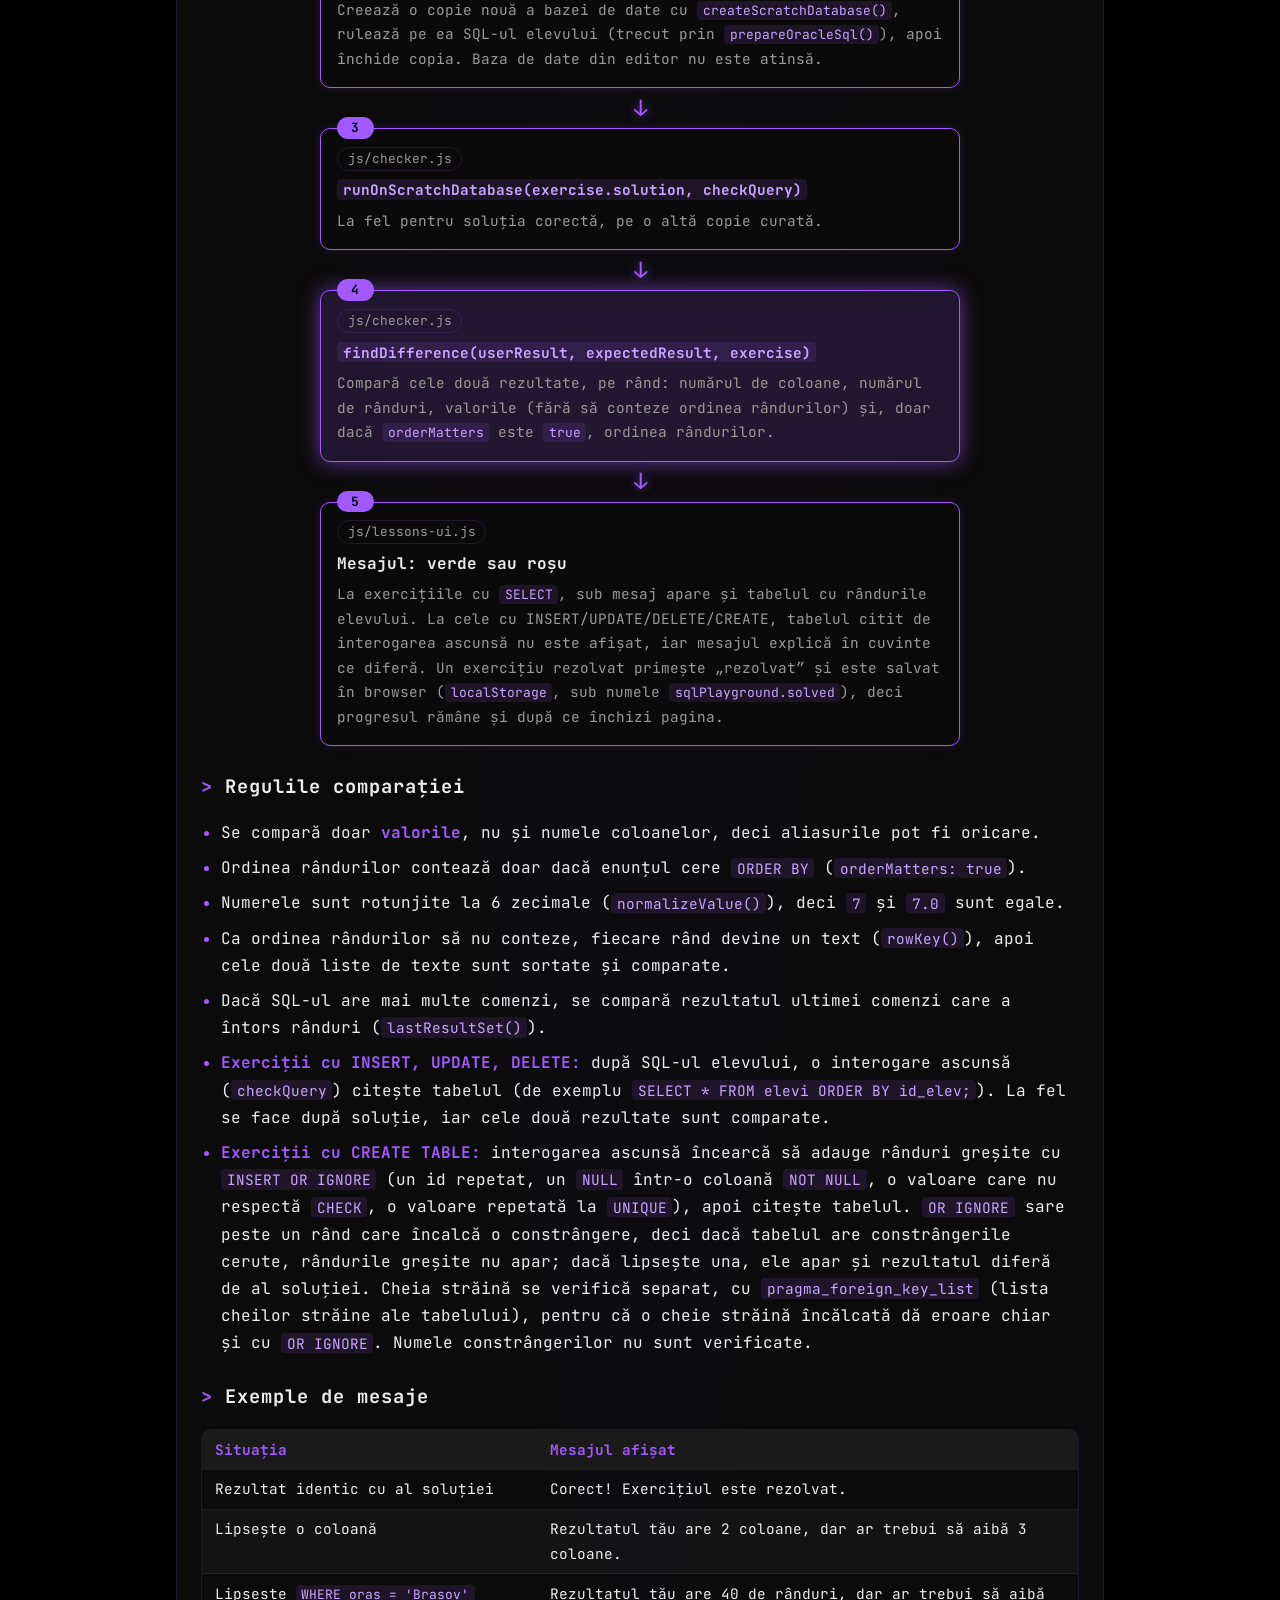
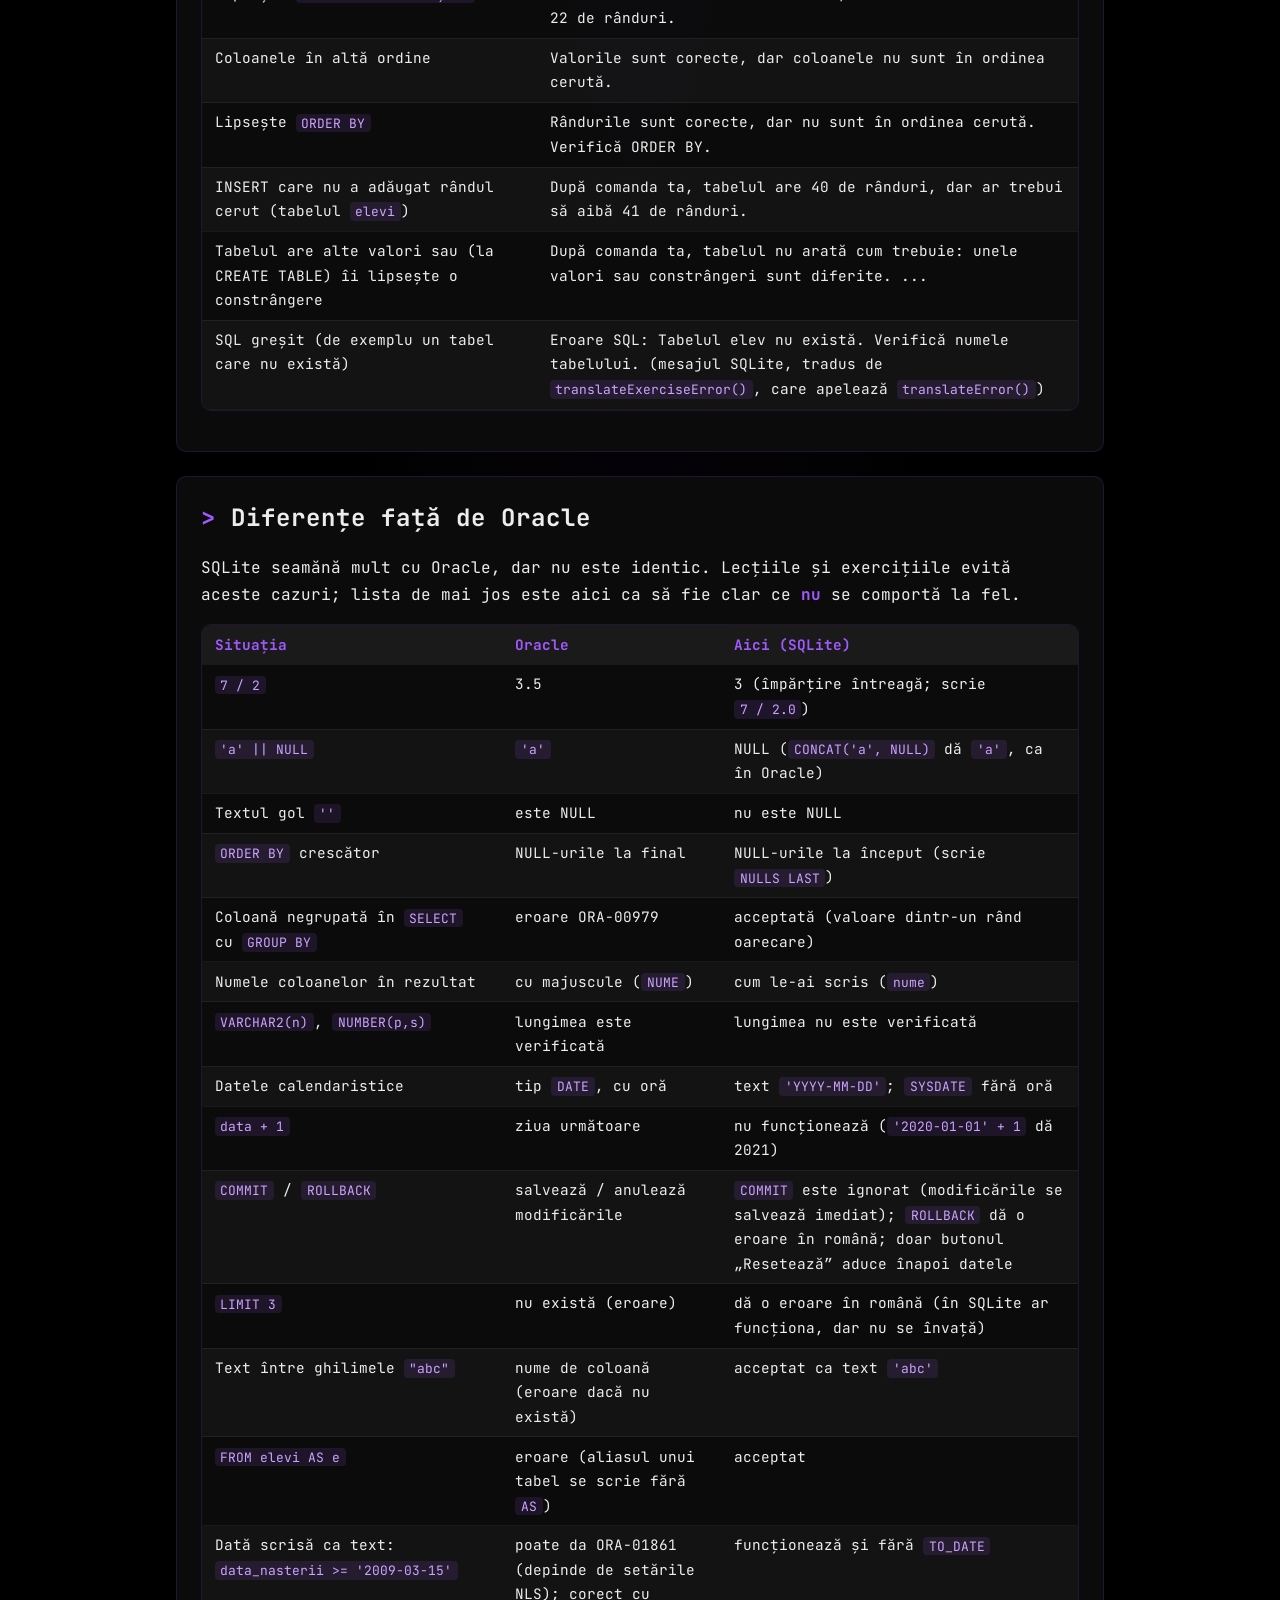
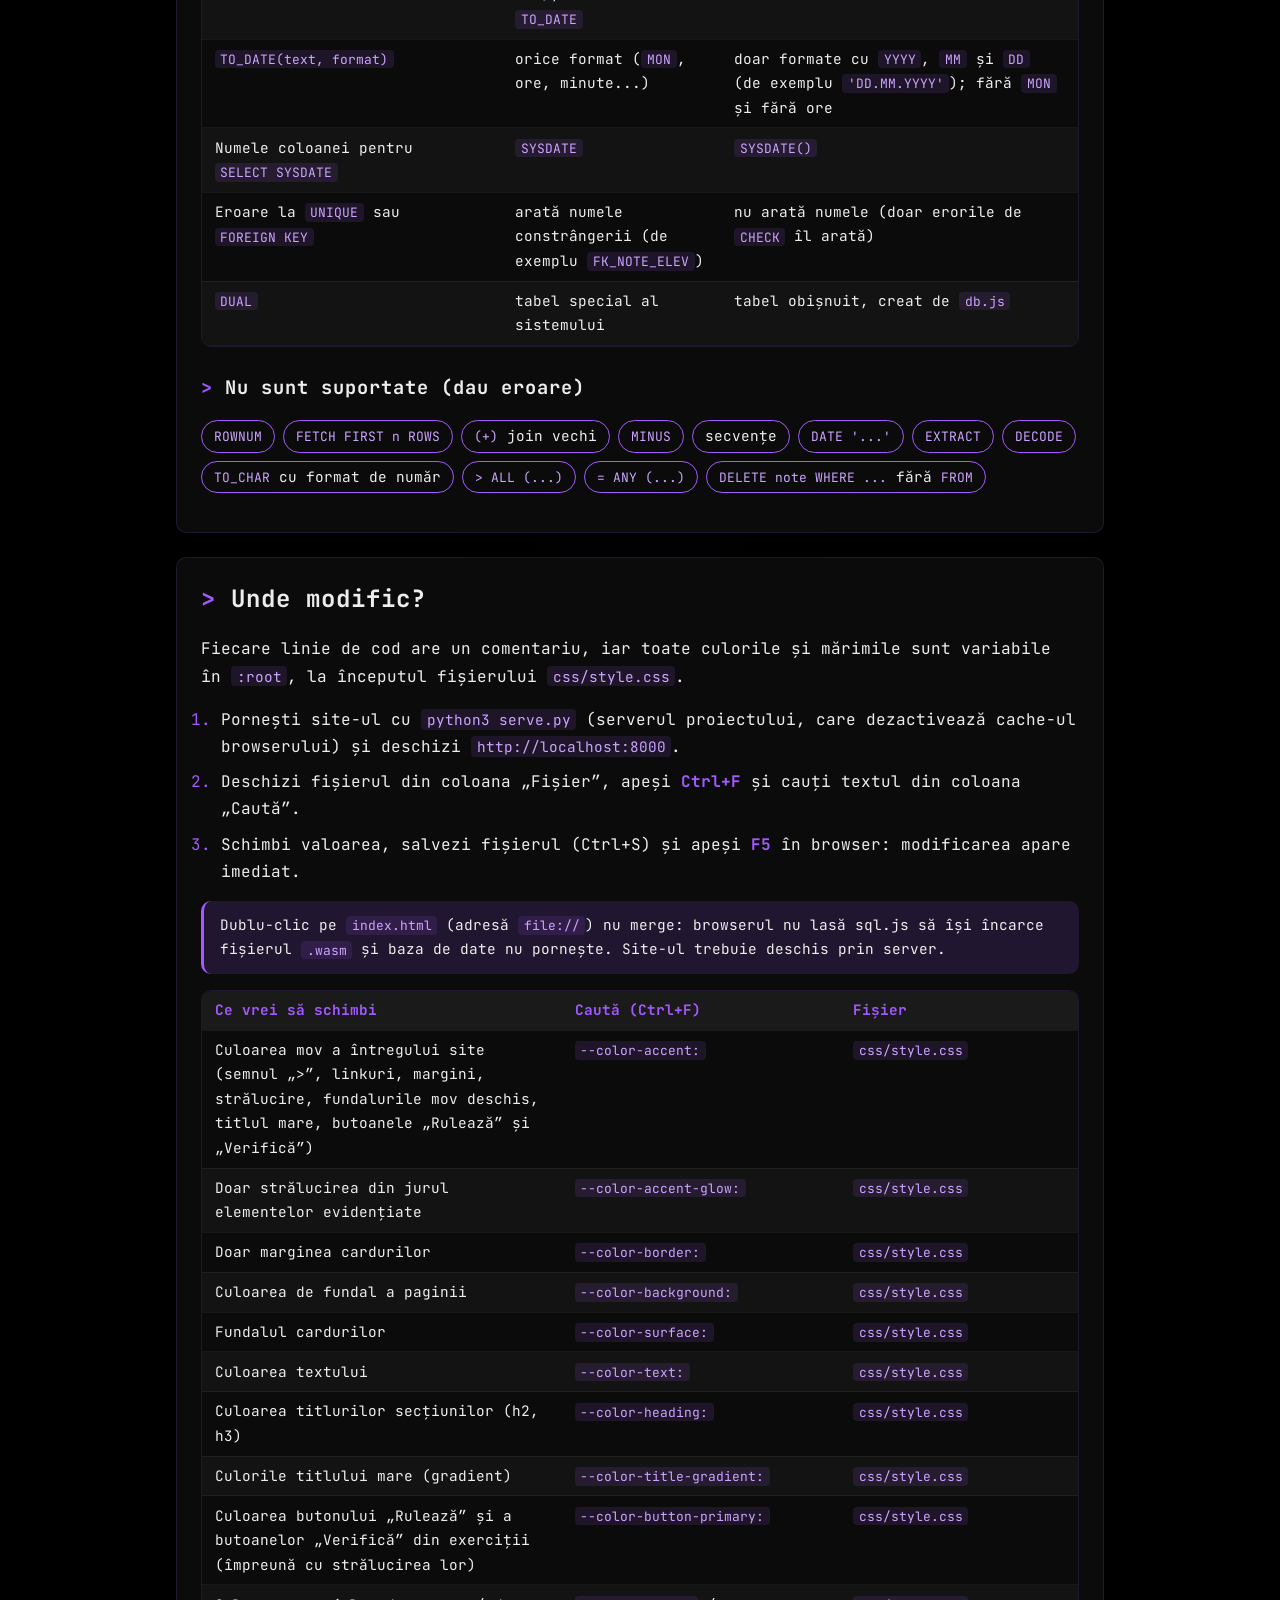
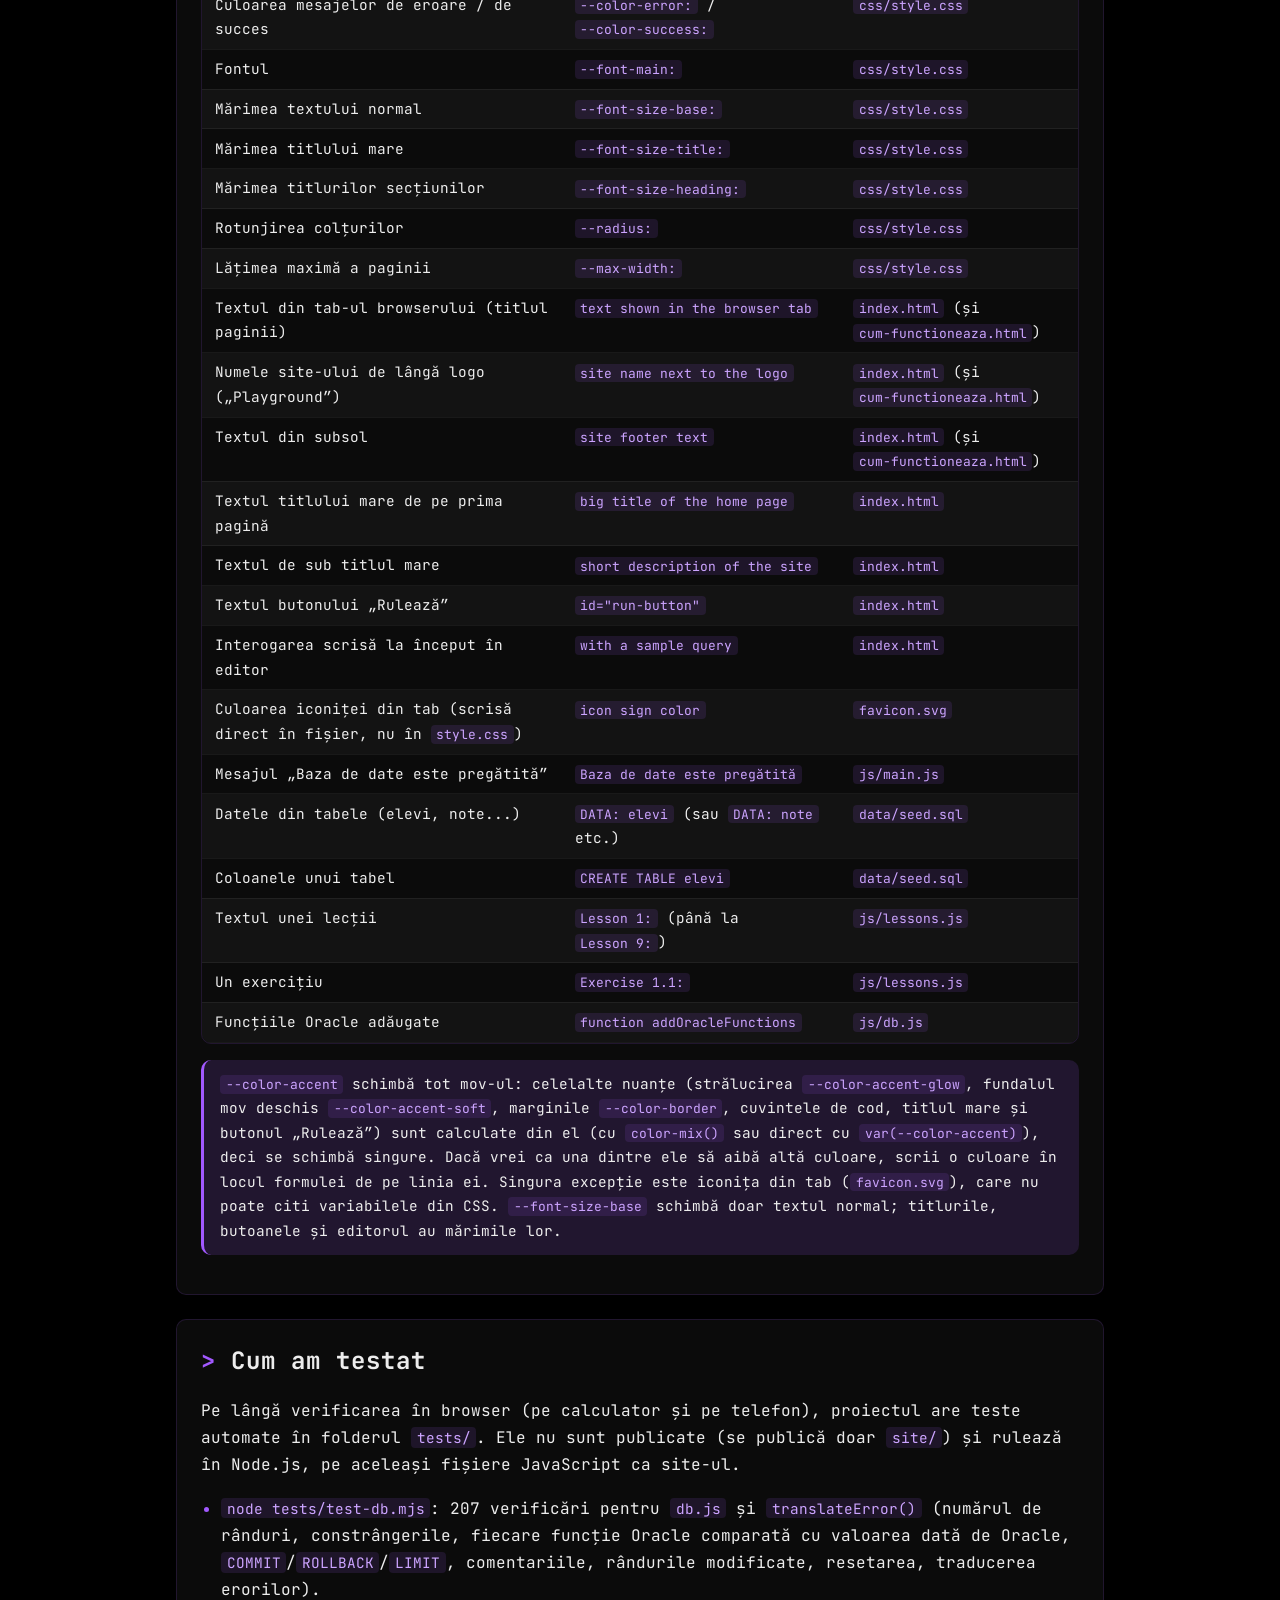
==== commit 41949e9f: "Rename the home page menu link to "Mediu de învățare" Co-Authored-By: Claude Opus 5.5 <noreply@anthr" ====
--- a/site/cum-functioneaza.html
+++ b/site/cum-functioneaza.html
@@ -22,7 +22,7 @@
         <span>Playground</span> <!-- site name next to the logo -->
       </a>
       <nav class="site-nav" aria-label="Meniu principal"> <!-- navigation menu -->
-        <a href="index.html">Acasă</a> <!-- link to the home page -->
+        <a href="index.html">Mediu de învățare</a> <!-- link to the home page, the learning environment -->
         <a href="cum-functioneaza.html" aria-current="page">Cum funcționează?</a> <!-- link to this page (current page) -->
       </nav>
       <span class="author-pill">Ungureanu Sebastian</span> <!-- author name pill in the menu bar -->
--- a/site/css/style.css
+++ b/site/css/style.css
@@ -58,8 +58,11 @@
   --max-width: 60rem; /* maximum width of the page content */
   --editor-height: 10rem; /* starting height of the SQL editor */
   --results-max-height: 24rem; /* maximum height of a result table (taller tables scroll) */
-  --schema-panel-width: 15rem; /* width of the "Structura bazei de date" panel (left column on computers) */
+  --schema-panel-width: 16.5rem; /* width of the "Structura bazei de date" panel (left column on computers) */
   --editor-column-width: 28rem; /* width of the SQL editor column (right column on computers) */
+  --editor-results-offset: 34rem; /* height taken by the menu bar and the editor above the results (results use the rest of the screen) */
+  --font-size-title-home: 1.9rem; /* size of the title of the home page on computers (slim strip) */
+  --font-size-schema: 0.75rem; /* text size of the columns in the "Structura bazei de date" panel */
   --max-width-home: 110rem; /* maximum width of the home page (3 columns: structure, lessons, editor) */
   --sticky-top: 5.5rem; /* distance from the top of the screen of the fixed columns (room for the menu bar) */
 
@@ -144,6 +147,7 @@
   font-size: 0.85rem; /* menu link text size */
   padding: 0.35rem 0.75rem; /* clickable area around each menu link */
   border-radius: var(--radius); /* rounded corners on the link highlight */
+  white-space: nowrap; /* keep each menu link on one line */
 }
 
 .site-nav a:hover { /* menu link under the mouse */
@@ -183,6 +187,12 @@
   .site-nav { /* the menu on phones */
     order: 1; /* move the menu after the name pill, on its own row */
     width: 100%; /* the menu takes a whole row */
+    flex-wrap: wrap; /* very narrow phones: a link that does not fit moves to the next row */
+  }
+
+  .site-nav a { /* the menu links on phones */
+    font-size: 0.75rem; /* smaller menu text, so both links fit on one row */
+    padding: 0.35rem 0.6rem; /* smaller clickable area on phones */
   }
 }
 
@@ -314,7 +324,7 @@
 /* Phones: one column (lessons, then editor, then structure).
    Tablets: lessons on top, editor and structure side by side under them.
    Computers: 3 columns (structure left, lessons middle, editor right); the structure and the editor
-   stay on screen while only the lessons scroll. */
+   fill the screen height and stay on screen while only the lessons scroll. */
 .workspace {
   display: grid; /* the three parts are placed in a grid */
   grid-template-columns: minmax(0, 1fr); /* phones: one column */
@@ -336,6 +346,19 @@
 
 #schema { /* the database structure part of the grid */
   grid-area: schema; /* goes in the "schema" place */
+}
+
+/* Small title above each column: "> LECȚII", "> EDITOR SQL", "> STRUCTURA BAZEI DE DATE" */
+.panel-title {
+  margin: 0 0 0.75rem; /* space below the column title */
+  font-size: 0.8rem; /* small column title */
+  text-transform: uppercase; /* column title in capital letters */
+  letter-spacing: 2px; /* space between the letters of the column title */
+  color: var(--color-text-muted); /* gray column title (the ">" stays purple) */
+}
+
+.editor-card, /* the box with the editor, the buttons and the results */
+.schema-panel { /* the box with the list of tables */
   margin-bottom: 0; /* the grid gap already adds the space */
 }
 
@@ -357,31 +380,136 @@
   .workspace { /* the grid on computers */
     grid-template-columns: var(--schema-panel-width) minmax(0, 1fr) var(--editor-column-width); /* structure | lessons | editor */
     grid-template-areas: "schema lessons editor"; /* one row: structure left, lessons middle, editor right */
+    gap: 1.25rem; /* space between the columns */
   }
 
   #editor, /* the editor column on computers */
   #schema { /* and the structure column */
     position: sticky; /* stays on screen while the lessons scroll */
     top: var(--sticky-top); /* just under the menu bar */
-    max-height: calc(100vh - var(--sticky-top) - var(--space)); /* never taller than the screen */
-    overflow-y: auto; /* if the content is taller, it scrolls inside the column */
-  }
-
-  #editor h2 { /* the "Editor SQL" heading in the fixed column */
-    margin-top: 0; /* line up with the top of the other columns */
-  }
-
-  .lessons-section h2 { /* the "Lecții" heading in the middle column */
-    margin-top: 0; /* line up with the top of the other columns */
-  }
-
-  .home-page .hero { /* the big title area of the home page on computers */
-    padding: 2.5rem 0 2rem; /* less space above and below, so the 3 columns start higher */
-  }
-}
-
-.editor-card { /* the box with the editor, the buttons and the results */
-  margin-bottom: 0; /* the grid gap already adds the space */
+    height: calc(100vh - var(--sticky-top) - var(--space)); /* as tall as the screen (minus the menu bar) */
+    display: flex; /* title on top, box under it */
+    flex-direction: column; /* one under the other */
+  }
+
+  .editor-card, /* the editor box on computers */
+  .schema-panel { /* the structure box on computers */
+    flex: 1; /* the box fills the rest of the column height */
+    min-height: 0; /* allows the box to be smaller than its content (then it scrolls) */
+    overflow-y: auto; /* if the content is taller, it scrolls inside the box */
+    scrollbar-width: thin; /* thin scroll bar */
+    scrollbar-color: var(--color-border) transparent; /* scroll bar in a faint accent color */
+  }
+
+  .editor-card .table-wrapper { /* result tables in the editor column */
+    max-height: calc(100vh - var(--editor-results-offset)); /* use the free height under the editor */
+  }
+
+  /* Home page title as a slim strip: title and text on the left, database status on the right */
+  .home-page .hero {
+    display: flex; /* title block and status side by side */
+    align-items: center; /* centered vertically */
+    justify-content: space-between; /* title on the left, status on the right */
+    gap: 2rem; /* space between them */
+    padding: 1.75rem 0 1.75rem; /* small space above and below */
+    text-align: left; /* text aligned to the left */
+  }
+
+  .home-page .hero-title { /* the title in the slim strip */
+    margin: 0 0 0.25rem; /* small space under the title */
+    font-size: var(--font-size-title-home); /* smaller title on the home page */
+  }
+
+  .home-page .hero-text { /* the description in the slim strip */
+    margin: 0; /* no extra space */
+    max-width: 48rem; /* keep the line not too long */
+    font-size: 0.85rem; /* smaller description */
+    color: var(--color-text-muted); /* gray description */
+  }
+
+  .home-page .status { /* the database status in the slim strip */
+    flex-shrink: 0; /* never squeezed */
+  }
+}
+
+/* ===== Home page on computers: the page fits the screen like an app ===== */
+/* The page itself does not scroll. Only the lesson box and the structure box scroll, each one by itself.
+   (Only on screens tall enough; on short screens the page scrolls as before.) */
+@media (min-width: 1100px) and (min-height: 600px) {
+  .home-page { /* the whole home page */
+    height: 100vh; /* exactly as tall as the screen */
+    display: flex; /* menu bar, then content, one under the other */
+    flex-direction: column; /* one under the other */
+    overflow: hidden; /* the page itself never scrolls */
+  }
+
+  .home-page .site-header { /* the menu bar */
+    position: static; /* no need to stick: the page does not scroll */
+    width: 100%; /* full width (up to its maximum width) */
+    flex: none; /* keeps its own height */
+  }
+
+  .home-page main { /* the content under the menu bar */
+    flex: 1; /* takes all the height that is left */
+    min-height: 0; /* allowed to be smaller than its content */
+    width: 100%; /* full width (up to its maximum width) */
+    display: flex; /* title strip, then the 3 columns */
+    flex-direction: column; /* one under the other */
+  }
+
+  .home-page .site-footer { /* the footer */
+    display: none; /* hidden on computers: there is no room under the columns (still shown on phones) */
+  }
+
+  .workspace { /* the 3 columns */
+    flex: 1; /* take all the height under the title strip */
+    min-height: 0; /* allowed to be smaller than their content */
+    grid-template-rows: minmax(0, 1fr); /* one row, as tall as the free height */
+    align-items: stretch; /* every column is as tall as the row */
+  }
+
+  #lessons, /* the lessons column */
+  #editor, /* the editor column */
+  #schema { /* the structure column */
+    position: static; /* no need to stick: the page does not scroll */
+    height: auto; /* the height comes from the grid row */
+    margin-bottom: 0; /* all 3 columns end at the same line */
+    min-height: 0; /* allowed to be smaller than its content */
+    display: flex; /* column title, then the rest */
+    flex-direction: column; /* one under the other */
+  }
+
+  #lesson-content { /* the open lesson: the part of the lessons column that scrolls */
+    flex: 1; /* takes the height under the lesson buttons */
+    min-height: 0; /* allowed to be smaller than its content (then it scrolls) */
+    overflow-y: auto; /* the lesson scrolls inside its box */
+    scrollbar-width: thin; /* thin scroll bar */
+    scrollbar-color: var(--color-border) transparent; /* scroll bar in a faint accent color */
+    padding-right: 0.5rem; /* small space between the lesson and its scroll bar */
+  }
+
+  .editor-card { /* the editor box: editor and buttons on top, the results take the rest */
+    display: flex; /* one under the other */
+    flex-direction: column; /* one under the other */
+  }
+
+  .editor-card .results { /* the results area in the editor box */
+    flex: 1; /* takes the height under the buttons */
+    min-height: 0; /* allowed to be smaller than its content */
+    display: flex; /* result tables one under the other */
+    flex-direction: column; /* one under the other */
+  }
+
+  .editor-card .result-block { /* one result (table + row count) in the editor box */
+    display: flex; /* table, then the row count */
+    flex-direction: column; /* one under the other */
+    min-height: 0; /* allowed to be smaller than its content */
+  }
+
+  .editor-card .table-wrapper { /* a result table in the editor box */
+    max-height: none; /* no fixed limit: it gets the free height of the box */
+    min-height: 0; /* allowed to be smaller than the table (then it scrolls, the column names stay on top) */
+  }
 }
 
 .editor-label { /* the text above the editor ("Scrie o interogare SQL:") */
@@ -542,18 +670,22 @@
 }
 
 /* ===== Database structure panel ("Structura bazei de date") ===== */
-.schema-panel h3 {
-  margin-bottom: 0.75rem; /* space below the panel heading */
-  font-size: 1rem; /* panel heading size */
+.schema-panel { /* the box with the list of tables */
+  padding: 0.75rem 1.1rem; /* space inside the box */
 }
 
 .schema-table { /* one table in the structure panel */
   border-bottom: 1px solid var(--color-border); /* line between tables */
-  padding: 0.4rem 0; /* space above and below each table */
+  padding: 0.45rem 0; /* space above and below each table */
+}
+
+.schema-table:last-child { /* the last table in the panel */
+  border-bottom: none; /* no line under the last table */
 }
 
 .schema-table summary { /* the table name (click it to open or close the column list) */
   cursor: pointer; /* hand cursor: the table name can be clicked */
+  font-size: 0.85rem; /* table name size */
   font-weight: 700; /* bold table name */
 }
 
@@ -568,37 +700,37 @@
 
 .column-list { /* the list of columns of a table */
   list-style: none; /* no bullets in the column list */
-  margin: 0.4rem 0; /* space above and below the column list */
-  padding-left: 1rem; /* columns indented under the table name */
-  font-size: var(--font-size-small); /* small column text */
+  margin: 0.3rem 0 0.2rem; /* space above and below the column list */
+  padding-left: 0.9rem; /* columns indented under the table name */
+  font-size: var(--font-size-schema); /* small column text */
+  line-height: 1.6; /* compact lines */
 }
 
 .column-list li { /* one column in the list */
   display: flex; /* column name and type on the same line */
-  flex-wrap: wrap; /* move the type to the next line if there is no room */
   justify-content: space-between; /* name on the left, type on the right */
-  gap: 0 0.5rem; /* space between name and type */
+  gap: 0.5rem; /* space between name and type */
+  white-space: nowrap; /* name and type always on one line */
 }
 
 .column-type { /* the type of a column, e.g. VARCHAR2(30) */
   color: var(--color-text-muted); /* column types in gray */
 }
 
-/* Small button under each table: writes "SELECT * FROM <table>;" in the editor */
+/* Small link under each table: writes "SELECT * FROM <table>;" in the editor */
 .schema-query-button {
-  margin: 0 0 0.3rem 1rem; /* indented like the columns */
-  padding: 0.2rem 0.5rem; /* space inside the small button */
+  margin: 0.1rem 0 0.2rem 0.9rem; /* indented like the columns */
+  padding: 0; /* no space around the text: it looks like a link */
   background: transparent; /* no background */
-  color: var(--color-accent); /* purple button text */
+  color: var(--color-accent); /* purple link text */
   font-family: var(--font-main); /* same font as the rest of the site */
-  font-size: var(--font-size-small); /* small button text */
-  border: 1px solid var(--color-border); /* thin purple border */
-  border-radius: 6px; /* rounded corners */
+  font-size: var(--font-size-schema); /* small link text */
+  border: none; /* no border */
   cursor: pointer; /* hand cursor on hover */
 }
 
-.schema-query-button:hover { /* the small button under the mouse */
-  border-color: var(--color-accent); /* stronger border on mouse hover */
+.schema-query-button:hover { /* the small link under the mouse */
+  text-decoration: underline; /* underlined on mouse hover */
 }
 
 /* ===== Lessons and exercises ===== */
